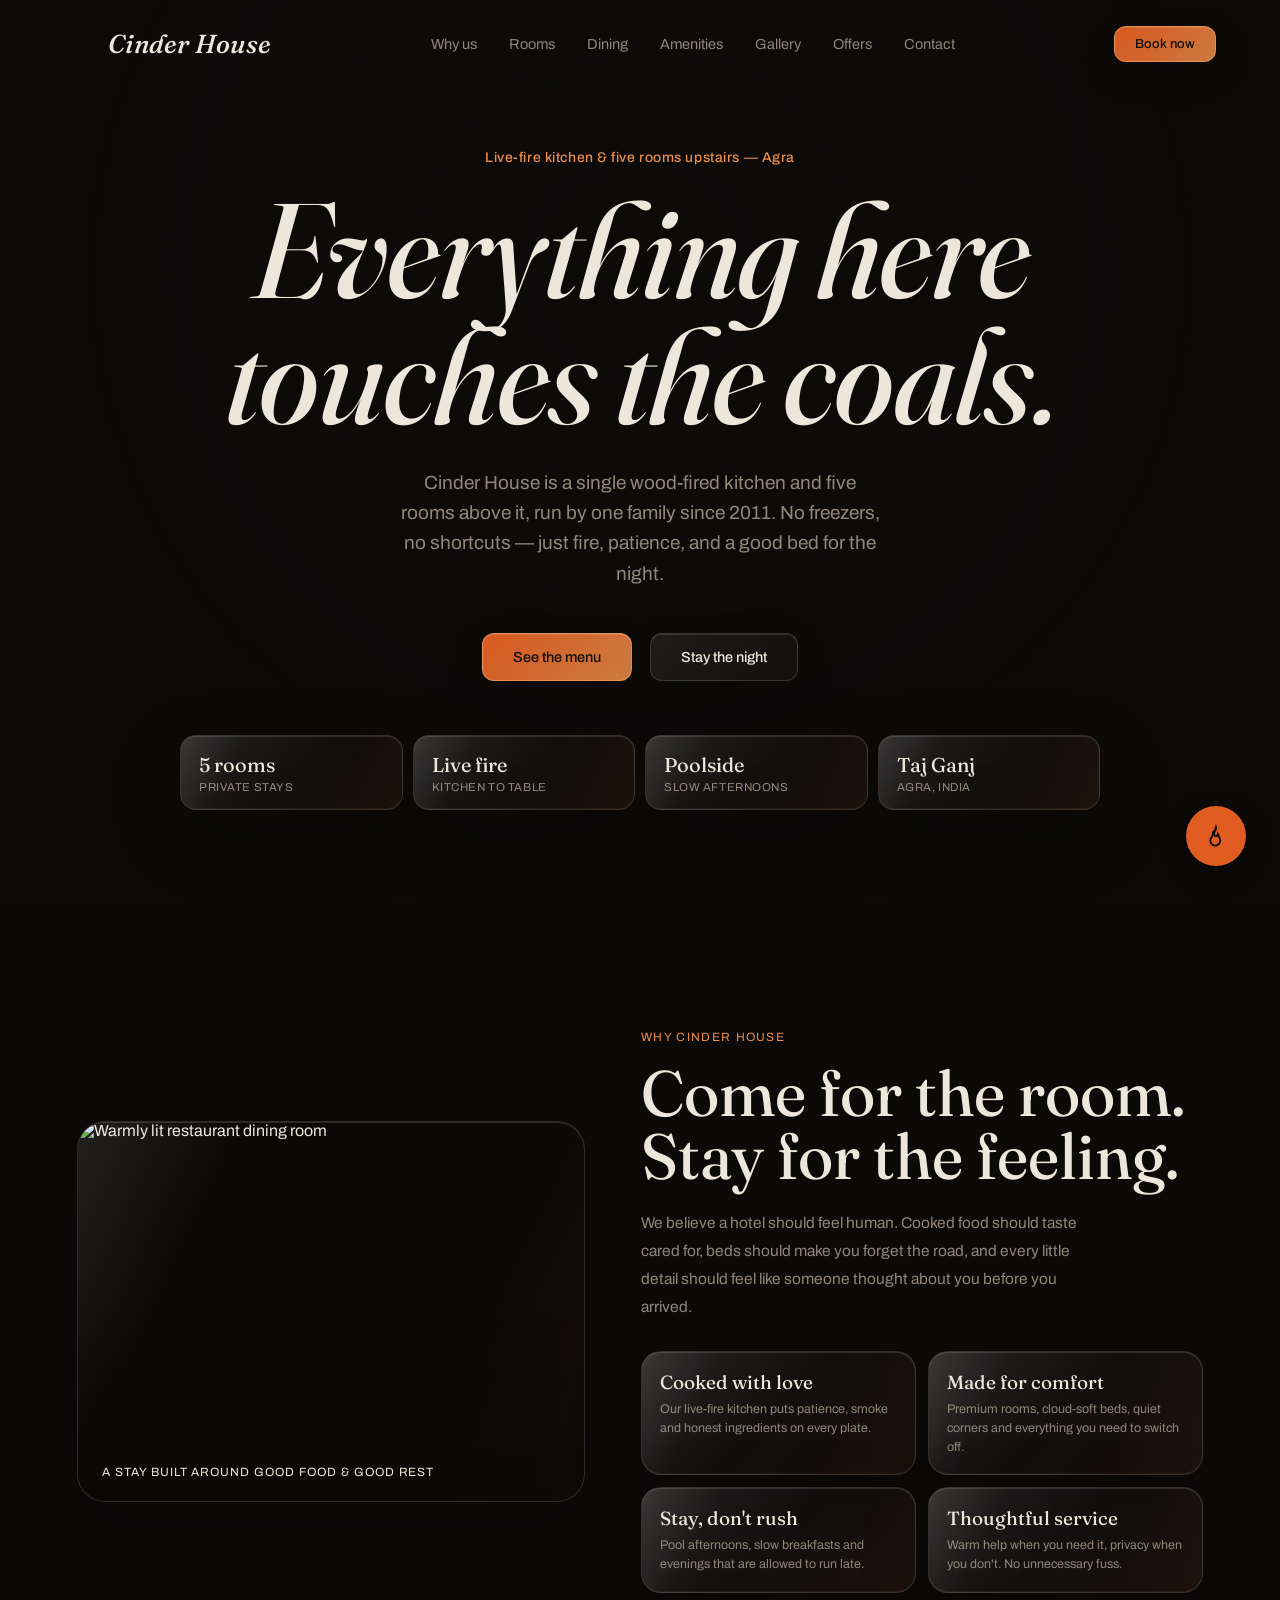
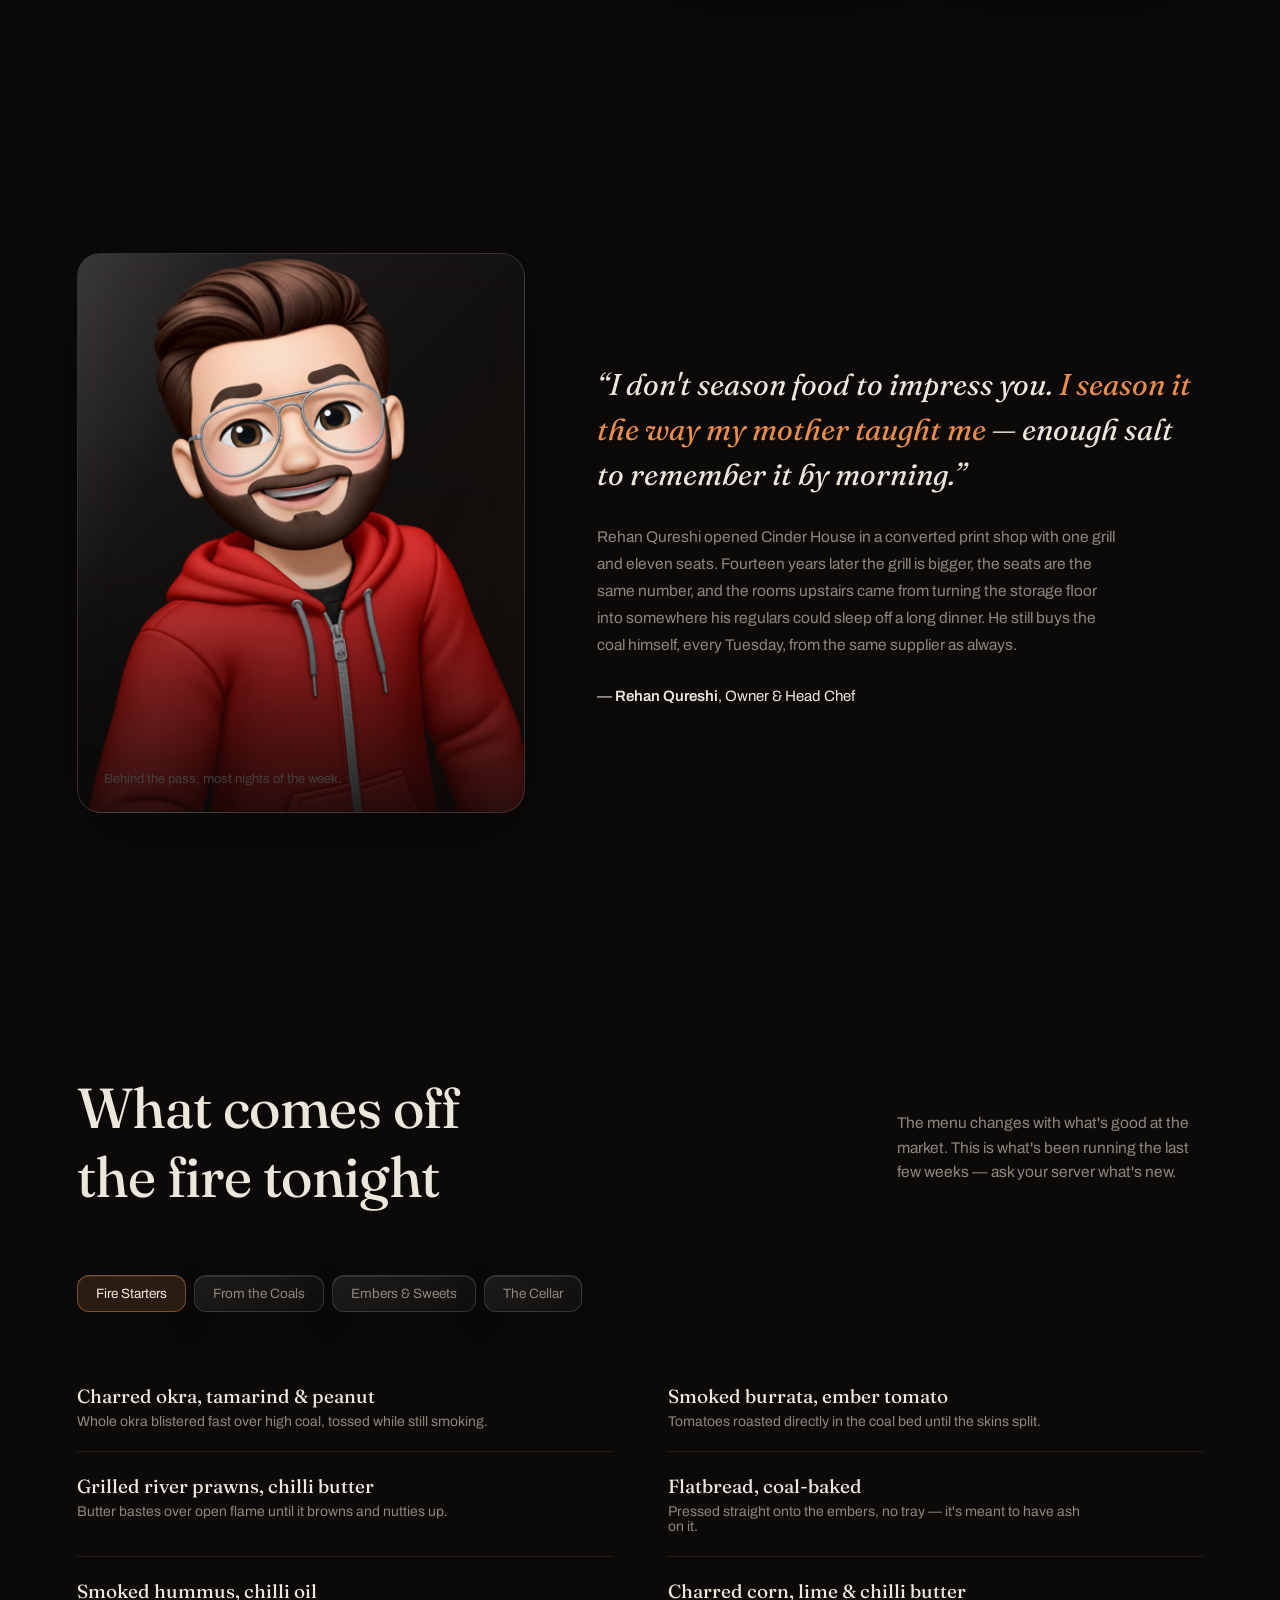
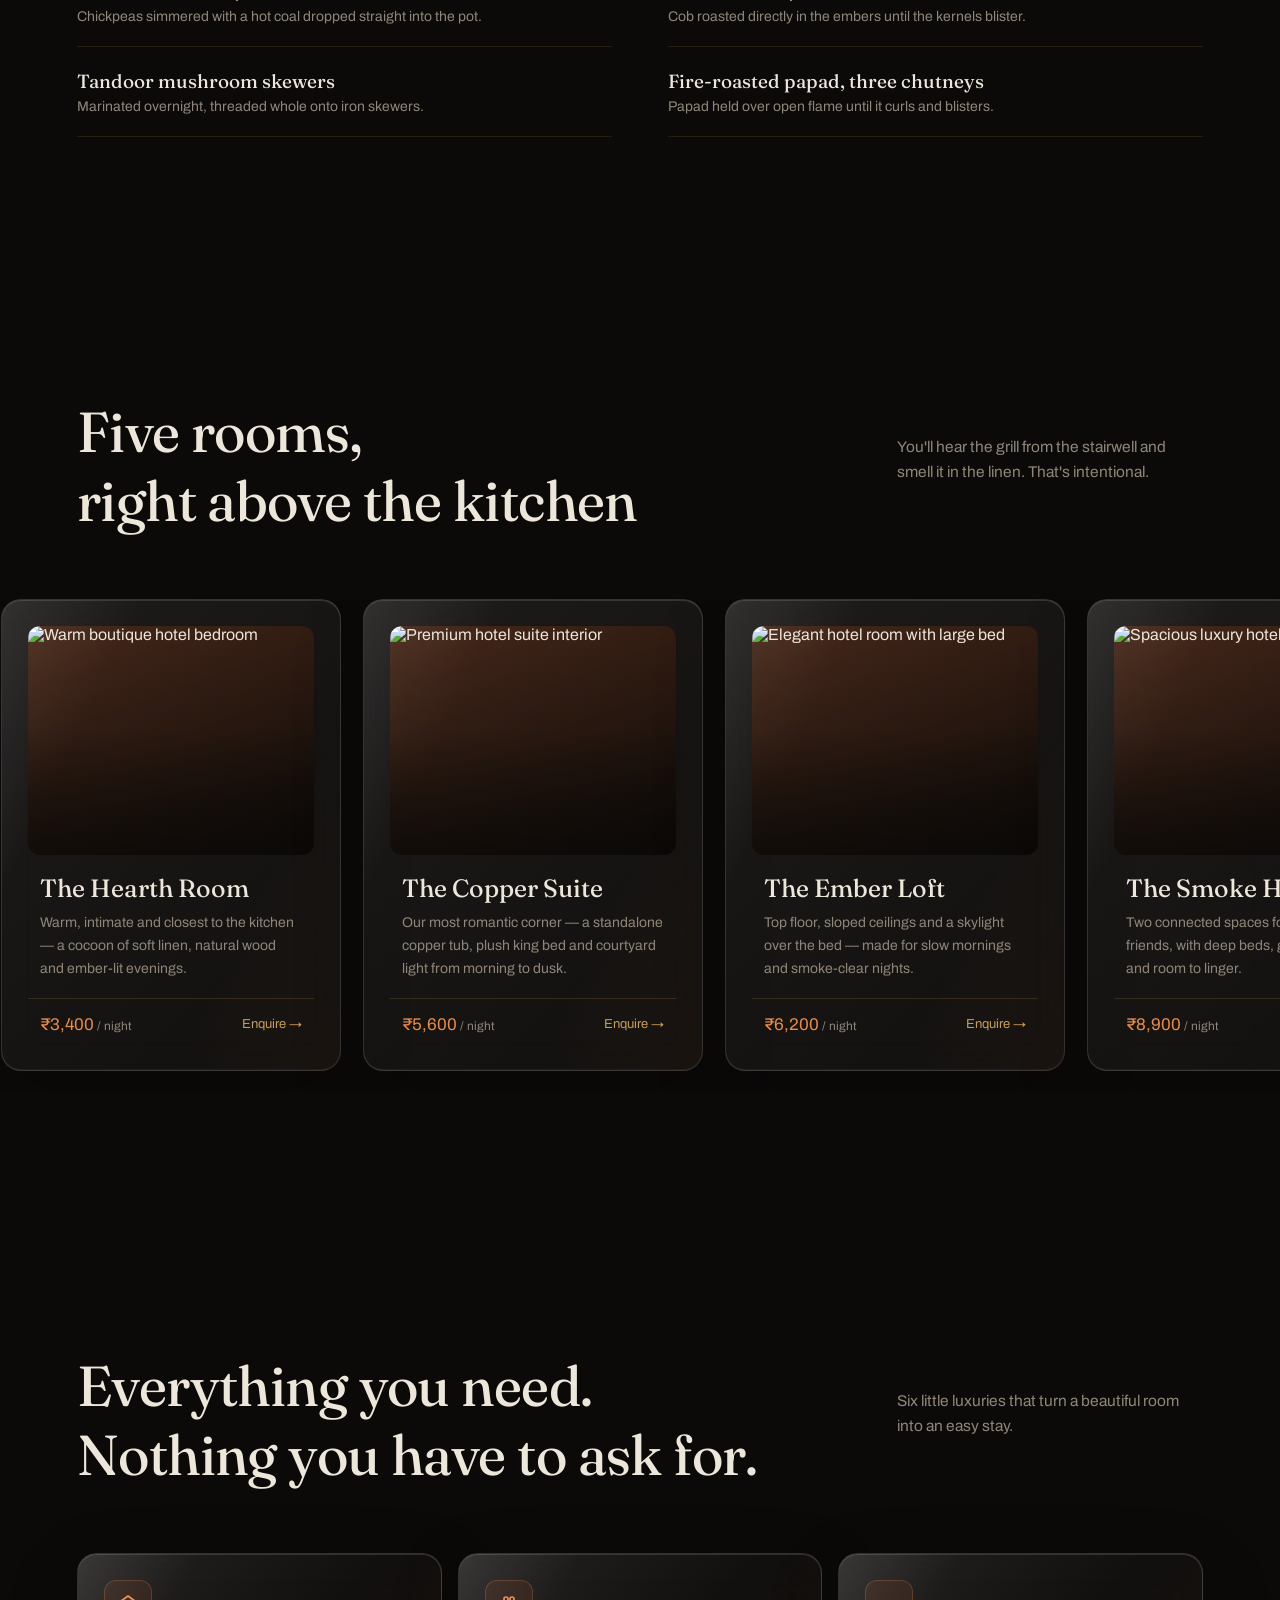
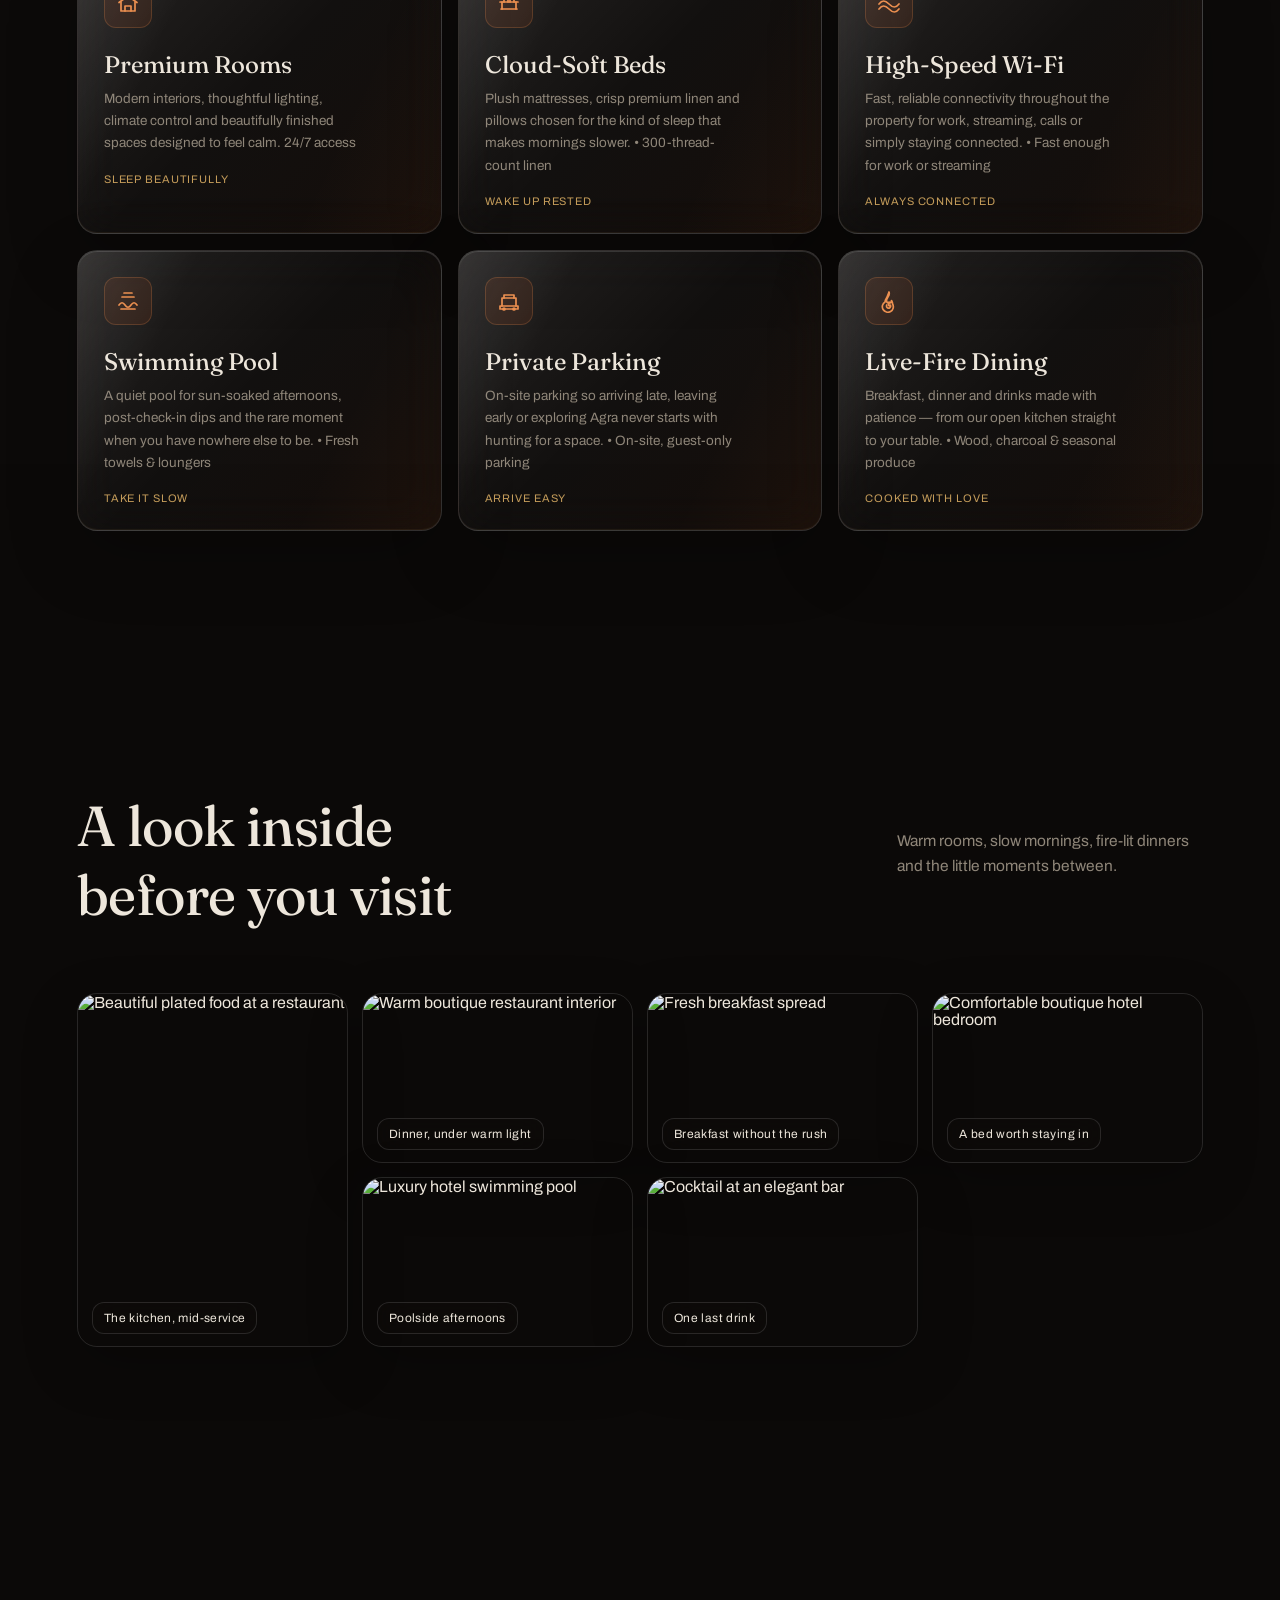
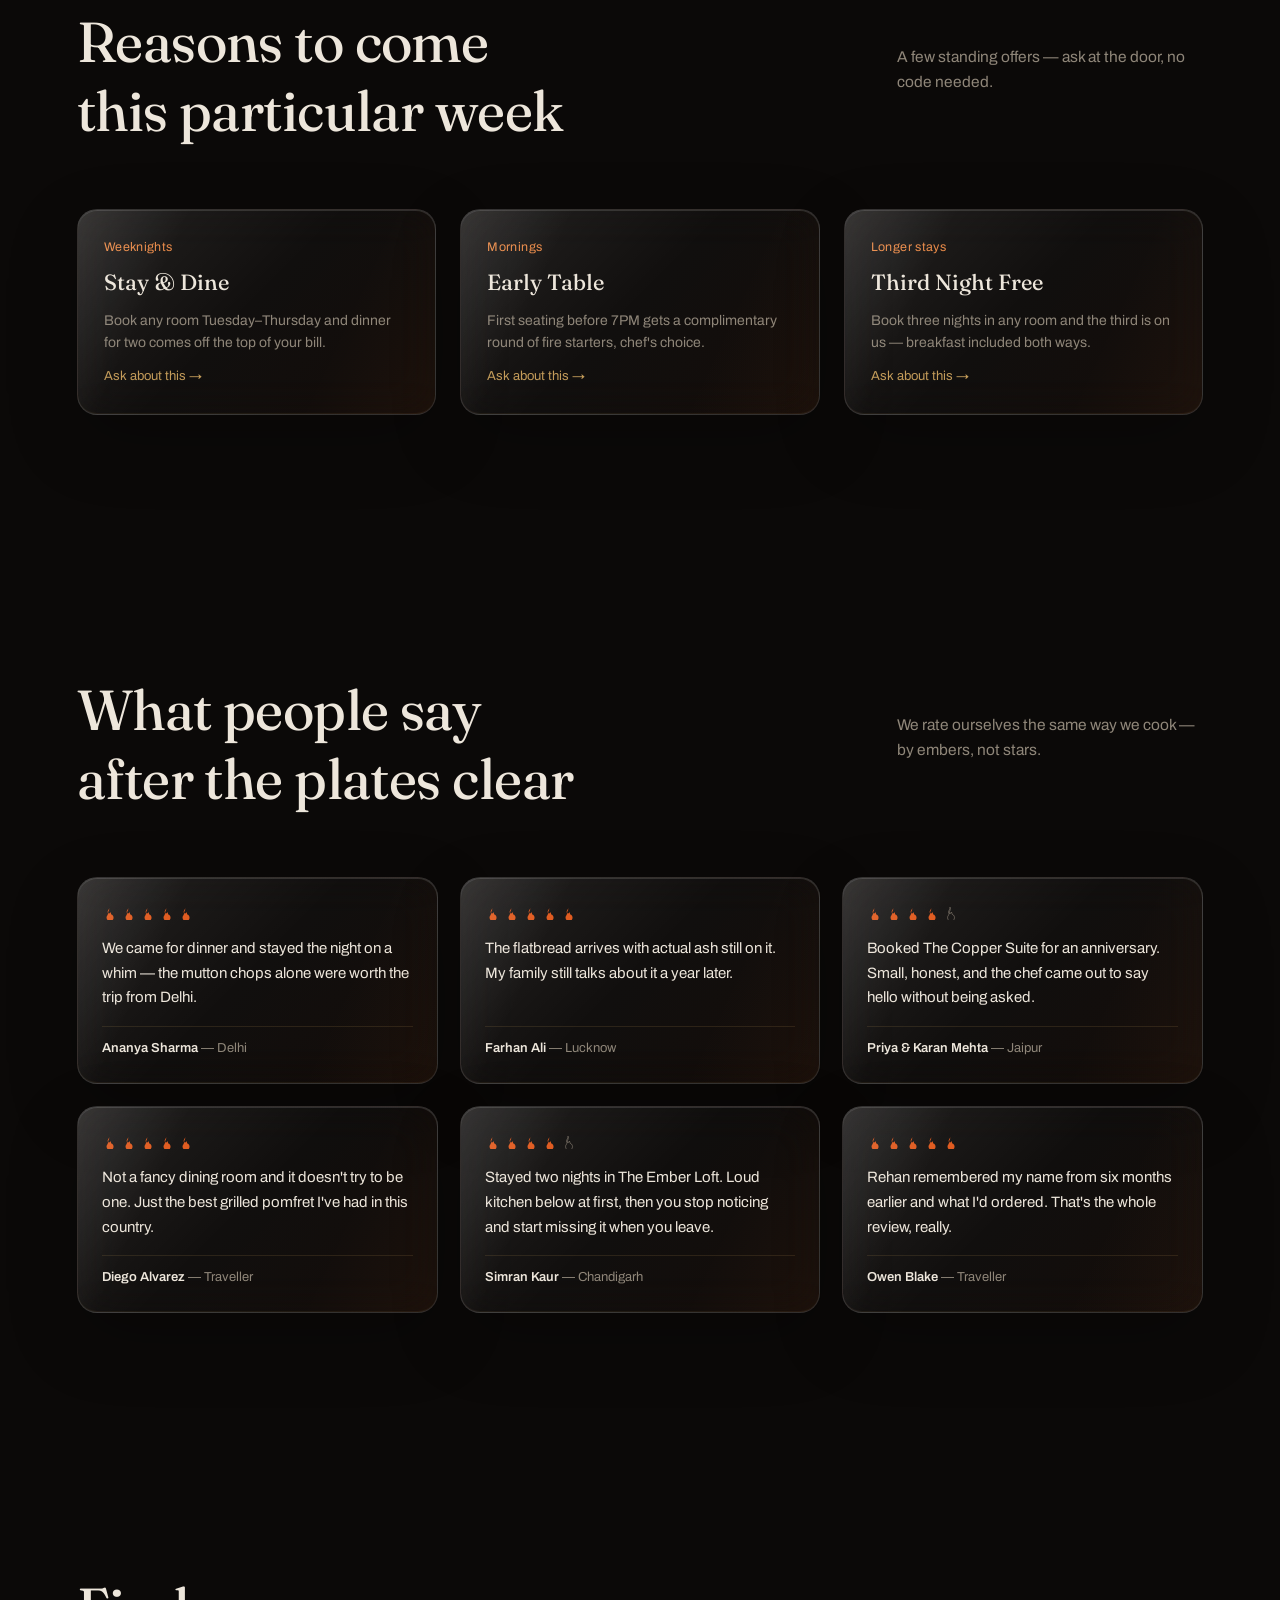
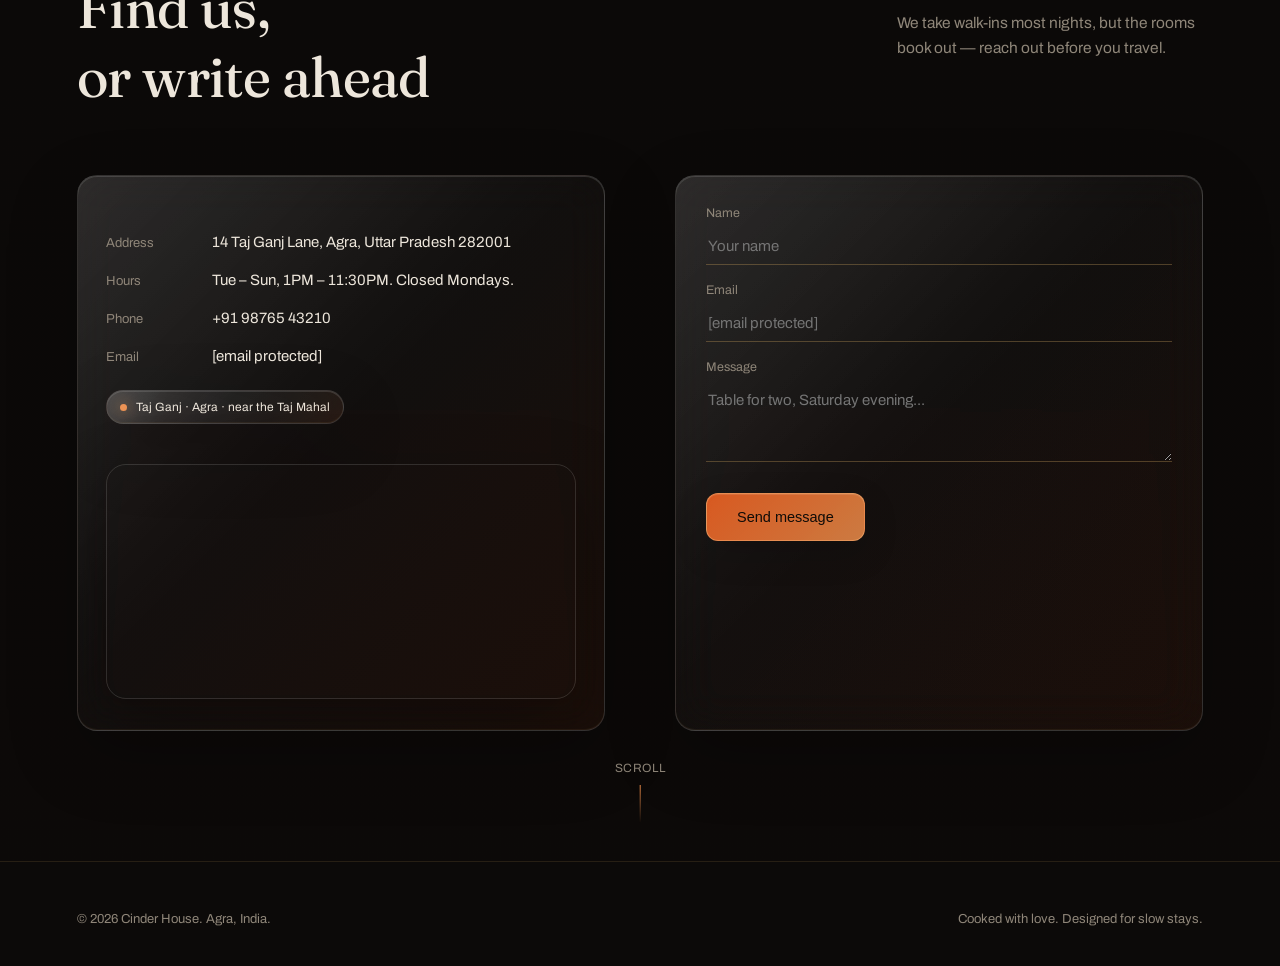
==== index.html @ 7f9ae0b0 "Rename Index.html to index.html" ====
<!DOCTYPE html>
<html lang="en">
<head>
<meta charset="UTF-8">
<meta name="viewport" content="width=device-width, initial-scale=1.0">
<meta name="description" content="Cinder House — a live-fire kitchen and five-room boutique stay in Taj Ganj, Agra. Come for the room. Stay for the feeling.">
<meta name="theme-color" content="#0c0a09">
<meta property="og:title" content="Cinder House — Live Fire Kitchen & Rooms">
<meta property="og:description" content="A live-fire kitchen and five-room boutique stay in Agra, built around good food and good rest.">
<meta property="og:type" content="website">
<title>Cinder House — Live Fire Kitchen &amp; Rooms</title>
<link rel="preconnect" href="https://fonts.googleapis.com">
<link rel="preconnect" href="https://fonts.gstatic.com" crossorigin>
<link href="https://fonts.googleapis.com/css2?family=Fraunces:ital,opsz,wght@0,9..144,300;0,9..144,450;0,9..144,600;1,9..144,400;1,9..144,500&family=Archivo:wght@400;500;600&display=swap" rel="stylesheet">
<style>
  :root{
    --charcoal-deep: 12, 10, 8;
    --charcoal: 22, 19, 15;
    --ember: 224, 92, 33;
    --ember-soft: 235, 140, 74;
    --brass: 196, 156, 90;
    --bone: 237, 230, 219;
    --smoke: 143, 134, 121;
    --bg-r: 12; --bg-g: 10; --bg-b: 9;
    --stage-glow: 0.35;
  }
  *{box-sizing:border-box; margin:0; padding:0;}
  html{scroll-behavior:smooth;}
  body{
    font-family:'Archivo', sans-serif;
    background: rgb(var(--bg-r), var(--bg-g), var(--bg-b));
    color: rgb(var(--bone));
    overflow-x:hidden;
    transition: background-color 0.6s ease-out;
  }
  ::selection{ background: rgba(var(--ember),0.5); color:#fff; }

  a{ color:inherit; text-decoration:none; }
  img{max-width:100%; display:block;}

  /* film grain */
  #grain{
    position:fixed; inset:0; z-index:5; pointer-events:none;
    opacity:0.05; mix-blend-mode:overlay;
    background-image:url("data:image/svg+xml,%3Csvg xmlns='http://www.w3.org/2000/svg' width='120' height='120'%3E%3Cfilter id='n'%3E%3CfeTurbulence type='fractalNoise' baseFrequency='0.9' numOctaves='2' stitchTiles='stitch'/%3E%3C/filter%3E%3Crect width='100%25' height='100%25' filter='url(%23n)'/%3E%3C/svg%3E");
  }

  #ember-canvas{
    position:fixed; inset:0; width:100vw; height:100vh; z-index:0; display:block;
  }

  .veil{
    position:fixed; inset:0; z-index:1; pointer-events:none;
    background: radial-gradient(ellipse at 50% 30%, rgba(var(--charcoal-deep),0) 0%, rgba(var(--charcoal-deep),0.55) 65%, rgba(var(--charcoal-deep),0.92) 100%);
  }

  main, header, footer{ position:relative; z-index:2; }

  /* ---------- NAV ---------- */
  nav{
    position:fixed; top:0; left:0; right:0; z-index:20;
    display:flex; align-items:center; justify-content:space-between;
    padding: 26px 5vw;
    transition: padding 0.4s ease, background-color 0.4s ease, backdrop-filter 0.4s ease;
  }
  nav.scrolled{
    padding: 16px 5vw;
    background: rgba(var(--charcoal-deep), 0.72);
    backdrop-filter: blur(10px);
    border-bottom: 1px solid rgba(var(--brass), 0.15);
  }
  .brandmark{
    font-family:'Fraunces', serif; font-weight:500; font-style:italic;
    font-size: clamp(20px, 2.1vw, 26px);
    letter-spacing: 0.01em;
  }
  .brandmark{display:inline-flex;align-items:center;gap:10px;}
  .brand-logo{width:34px;height:34px;display:grid;place-items:center;position:relative;flex:0 0 34px;}
  .brand-logo canvas{width:34px;height:34px;display:block;}
  .brandmark:hover .brand-logo{filter:drop-shadow(0 0 8px rgba(235,140,74,.38));}
  .skip-link{position:fixed;left:18px;top:12px;z-index:100;padding:10px 14px;border-radius:10px;background:#f0e8dc;color:#100c08;transform:translateY(-150%);transition:transform .25s ease;font-size:13px;}
  .skip-link:focus{transform:none;}
  .navlinks{ display:flex; gap: clamp(18px, 2.5vw, 42px); font-size:14.5px; color: rgb(var(--smoke)); }
  .navlinks a{ position:relative; padding: 4px 0; transition: color 0.3s; }
  .navlinks a:hover, .navlinks a:focus-visible{ color: rgb(var(--bone)); }
  .navlinks a::after{
    content:''; position:absolute; left:0; right:100%; bottom:0; height:1px;
    background: rgb(var(--ember-soft)); transition: right 0.35s ease;
  }
  .navlinks a:hover::after, .navlinks a:focus-visible::after{ right:0; }
  .navlinks{ display:none; }
  @media(min-width:900px){ .navlinks{ display:flex; } }

  .nav-right{ display:flex; align-items:center; gap:16px; }
  .btn.nav-book{ padding:10px 20px; font-size:13px; }
  @media(max-width:520px){ .btn.nav-book{ display:none; } .fab-main{width:56px;height:56px;} .fab-item{width:44px;height:44px;} }

  .hamburger{
    display:flex; flex-direction:column; justify-content:center; gap:5px;
    width:38px; height:38px; background:transparent; border:1px solid rgba(var(--brass),0.35);
    border-radius:2px; cursor:pointer; padding:0 9px;
  }
  .hamburger span{ display:block; width:100%; height:1px; background: rgb(var(--bone)); transition: all 0.3s ease; }
  .hamburger[aria-expanded="true"] span:nth-child(1){ transform: translateY(6px) rotate(45deg); }
  .hamburger[aria-expanded="true"] span:nth-child(2){ opacity:0; }
  .hamburger[aria-expanded="true"] span:nth-child(3){ transform: translateY(-6px) rotate(-45deg); }
  @media(min-width:900px){ .hamburger{ display:none; } }

  .mobile-nav{
    position:fixed; inset:0; z-index:15; background: rgba(var(--charcoal-deep), 0.98);
    display:flex; flex-direction:column; align-items:center; justify-content:center; gap:26px;
    font-family:'Fraunces', serif; font-size:26px; font-style:italic;
    opacity:0; pointer-events:none; transform: translateY(-16px); transition: all 0.4s ease;
  }
  .mobile-nav.open{ opacity:1; pointer-events:auto; transform: translateY(0); }
  .mobile-nav a{ color: rgb(var(--bone)); }
  .mobile-nav a.btn{ font-family:'Archivo', sans-serif; font-style:normal; font-size:14px; }

  /* ---------- HERO ---------- */
  .hero{
    min-height:100vh; display:flex; flex-direction:column; align-items:center; justify-content:center;
    text-align:center; padding: 140px 6vw 80px;
  }
  .hero .kicker{opacity:0;animation:heroIn .9s .15s cubic-bezier(.2,.7,.2,1) forwards;
    font-size:14px; color: rgb(var(--ember-soft)); letter-spacing:0.04em; margin-bottom:22px; font-weight:500;
  }
  .hero h1{opacity:0;transform:translateY(26px);animation:heroIn .95s .28s cubic-bezier(.2,.7,.2,1) forwards;
    font-family:'Fraunces', serif; font-weight:450; font-style:italic;
    font-size: clamp(52px, 10.5vw, 138px); line-height:0.94; letter-spacing:-0.01em;
    max-width: 16ch;
  }
  .hero .sub{opacity:0;transform:translateY(18px);animation:heroIn .85s .5s cubic-bezier(.2,.7,.2,1) forwards;
    margin-top:28px; max-width:44ch; font-size: clamp(16px,1.6vw,19px); color: rgb(var(--smoke)); line-height:1.6;
  }
  .hero .cta-row{ opacity:0;transform:translateY(16px);animation:heroIn .8s .68s cubic-bezier(.2,.7,.2,1) forwards; margin-top:44px; display:flex; gap:18px; flex-wrap:wrap; justify-content:center; }
  .btn{
    display:inline-flex; align-items:center; gap:10px; padding: 15px 30px; border-radius:2px;
    font-size:14.5px; font-weight:500; border:1px solid rgba(var(--brass),0.4); transition: all 0.35s ease;
  }
  .btn.solid{ background: rgb(var(--ember)); border-color: rgb(var(--ember)); color:#100c08; }
  .btn.solid:hover{ background: rgb(var(--ember-soft)); transform: translateY(-2px); }
  .btn.ghost:hover{ border-color: rgb(var(--brass)); background: rgba(var(--brass),0.08); transform: translateY(-2px); }

  @keyframes heroIn{to{opacity:1;transform:none;}}

  .scroll-cue{
    position:absolute; bottom:38px; left:50%; transform:translateX(-50%);
    display:flex; flex-direction:column; align-items:center; gap:10px; font-size:12px; color: rgb(var(--smoke)); letter-spacing:0.05em;
  }
  .scroll-cue .line{ width:1px; height:38px; background: linear-gradient(rgb(var(--ember-soft)), transparent); animation: dripline 2.2s ease-in-out infinite; }
  @keyframes dripline{ 0%{ transform:scaleY(0); transform-origin:top;} 50%{transform:scaleY(1); transform-origin:top;} 50.1%{transform-origin:bottom;} 100%{transform:scaleY(0); transform-origin:bottom;} }

  /* ---------- SECTION shell ---------- */
  section{ padding: 130px 6vw; max-width:1280px; margin:0 auto; }
  .eyebrow-row{ display:flex; align-items:baseline; justify-content:space-between; gap:24px; margin-bottom:64px; flex-wrap:wrap; }
  .eyebrow-row h2{
    font-family:'Fraunces', serif; font-weight:450; font-size: clamp(34px, 4.4vw, 58px); letter-spacing:-0.01em;
  }
  .eyebrow-row p{ max-width:34ch; color:rgb(var(--smoke)); font-size:15.5px; line-height:1.6; }

  /* ---------- PHILOSOPHY / OWNER ---------- */
  .owner-grid{ display:grid; grid-template-columns: 0.85fr 1.15fr; gap: 72px; align-items:center; }
  @media(max-width:820px){ .owner-grid{ grid-template-columns:1fr; } }
  .owner-portrait{
    aspect-ratio: 4/5; border-radius:2px; overflow:hidden; position:relative;
    background: linear-gradient(155deg, rgba(var(--brass),0.25), rgba(var(--charcoal-deep),0.9));
    display:flex; align-items:flex-end; padding:26px;
    border:1px solid rgba(var(--brass),0.25);
  }
  .owner-portrait svg{ position:absolute; inset:0; width:100%; height:100%; opacity:0.9; }
  .owner-portrait::after{
    content:''; position:absolute; inset:0; z-index:0;
    background: linear-gradient(to top, rgba(10,8,7,0.85) 0%, rgba(10,8,7,0.15) 45%, transparent 70%);
  }
  .owner-portrait .cap{ position:relative; z-index:2; font-size:13px; color:rgb(var(--bone)); }
  .owner-quote{
    font-family:'Fraunces', serif; font-style:italic; font-weight:400;
    font-size: clamp(22px, 2.6vw, 30px); line-height:1.5; color:rgb(var(--bone));
  }
  .owner-quote span{ color: rgb(var(--ember-soft)); }
  .owner-bio{ margin-top:26px; color:rgb(var(--smoke)); line-height:1.75; font-size:15.5px; max-width:58ch; }
  .owner-name{ margin-top:30px; font-size:15px; }
  .owner-name b{ color:rgb(var(--bone)); font-weight:600; }

  /* ---------- MENU ---------- */
  .menu-tabs{ display:flex; gap:8px; flex-wrap:wrap; margin-bottom:50px; }
  .menu-tab{
    padding:10px 18px; border:1px solid rgba(var(--brass),0.3); font-size:13.5px; border-radius:2px; color:rgb(var(--smoke)); cursor:pointer; transition: all 0.3s;
    background:transparent; font-family:inherit;
  }
  .menu-tab.active, .menu-tab:hover{ color:rgb(var(--bone)); border-color: rgb(var(--ember-soft)); background: rgba(var(--ember),0.08); }
  .menu-course{ display:none; }
  .menu-course.active{ display:block; animation: fadein 0.5s ease; }
  @keyframes fadein{ from{opacity:0; transform:translateY(6px);} to{opacity:1; transform:translateY(0);} }
  .menu-item{
    display:flex; align-items:baseline; gap:14px; padding: 22px 0; border-bottom:1px solid rgba(var(--brass),0.14);
  }
  .menu-item .name-block{ flex:0 0 auto; }
  .menu-item .name{ font-family:'Fraunces', serif; font-size:19px; font-weight:450; }
  .menu-item .desc{ color:rgb(var(--smoke)); font-size:14px; margin-top:6px; max-width:52ch; }
  .menu-grid{ display:grid; grid-template-columns: 1fr 1fr; column-gap:56px; }
  @media(max-width:760px){ .menu-grid{ grid-template-columns:1fr; } }

  /* ---------- ROOMS ---------- */
  .room-scroller{ display:flex; gap:22px; overflow-x:auto; padding-bottom:20px; scroll-snap-type:x mandatory; margin: 0 -6vw; padding-left:6vw; padding-right:6vw; }
  .room-scroller::-webkit-scrollbar{ height:6px; }
  .room-scroller::-webkit-scrollbar-thumb{ background: rgba(var(--brass),0.4); border-radius:3px; }
  .room-card{
    scroll-snap-align:start; flex:0 0 min(340px, 82vw); border:1px solid rgba(var(--brass),0.25);
    background: rgba(var(--charcoal),0.55); padding:26px; border-radius:2px; transition: transform 0.15s ease;
    transform-style: preserve-3d; will-change: transform;
  }
  .room-card .room-visual{
    aspect-ratio:5/4; margin-bottom:18px; border-radius:17px; position:relative; overflow:hidden;
    background:linear-gradient(160deg,rgba(var(--ember),.22),rgba(var(--charcoal-deep),.95));
  }
  .room-card .room-visual img{position:absolute;inset:0;width:100%;height:100%;object-fit:cover;transition:transform .8s cubic-bezier(.2,.7,.2,1),filter .5s ease;}
  .room-card:hover .room-visual img{transform:scale(1.06);filter:saturate(1.08);}
  .room-card .room-visual::after{content:'';position:absolute;inset:0;background:linear-gradient(to top,rgba(10,8,7,.6),transparent 55%);}
  .room-card h3{ font-family:'Fraunces', serif; font-size:25px; font-weight:450; margin:0 12px 8px; }
  .room-card .room-desc{ color:rgb(var(--smoke)); font-size:14px; line-height:1.65; margin:0 12px 18px; min-height:66px; }
  .room-card .room-foot{ display:flex; justify-content:space-between; align-items:center; border-top:1px solid rgba(var(--brass),0.18); padding:16px 12px 10px; }
  .room-card .room-price{ font-size:17px; color:rgb(var(--ember-soft)); }
  .room-card .room-price small{ color:rgb(var(--smoke)); font-size:12px; }
  .room-card .room-book{ font-size:13px; color:rgb(var(--brass)); border-bottom:1px solid transparent; }
  .room-card .room-book:hover{ border-color: rgb(var(--brass)); }

  /* ---------- LIQUID GLASS / EXPERIENCE ---------- */
  .glass{
    position:relative;
    background:
      linear-gradient(135deg, rgba(255,255,255,0.105), rgba(255,255,255,0.028) 48%, rgba(224,92,33,0.045));
    border:1px solid rgba(255,255,255,0.14);
    box-shadow:
      inset 0 1px 0 rgba(255,255,255,0.13),
      inset 0 -1px 0 rgba(196,156,90,0.08),
      0 24px 70px rgba(0,0,0,0.22);
    backdrop-filter: blur(22px) saturate(125%);
    -webkit-backdrop-filter: blur(22px) saturate(125%);
  }
  .glass::before{
    content:''; position:absolute; inset:0; pointer-events:none; border-radius:inherit;
    background:linear-gradient(115deg,rgba(255,255,255,0.13),transparent 25%,transparent 70%,rgba(235,140,74,0.06));
    opacity:.75;
  }
  .hero::after{
    content:''; position:absolute; inset:auto 0 0; height:48%; z-index:-1; pointer-events:none;
    background:
      linear-gradient(to bottom, transparent, rgba(12,10,8,.42)),
      url('https://images.unsplash.com/photo-1542314831-068cd1dbfeeb?auto=format&fit=crop&w=2200&q=82') center 58%/cover;
    opacity:.20;
    mask-image:linear-gradient(to bottom, transparent 0%, black 55%, black 100%);
    -webkit-mask-image:linear-gradient(to bottom, transparent 0%, black 55%, black 100%);
  }
  .hero-trust{
    width:min(920px,92vw); margin-top:54px; display:grid; grid-template-columns:repeat(4,1fr);
    gap:10px; position:relative; z-index:3;
  }
  .hero-stat{ padding:16px 18px; border-radius:16px; text-align:left; }
  .hero-stat b{ display:block; font-family:'Fraunces',serif; font-size:20px; font-weight:450; color:rgb(var(--bone)); }
  .hero-stat span{ display:block; margin-top:4px; font-size:11.5px; letter-spacing:.05em; text-transform:uppercase; color:rgb(var(--smoke)); }
  @media(max-width:700px){ .hero-trust{grid-template-columns:1fr 1fr; margin-top:38px;} }

  .why-grid{ display:grid; grid-template-columns:.95fr 1.05fr; gap:56px; align-items:center; }
  @media(max-width:850px){ .why-grid{grid-template-columns:1fr;} }
  .why-image{ aspect-ratio:4/3; min-height:0; border-radius:28px; overflow:hidden; position:relative; background:rgba(12,10,8,.78); }
  .why-image img{width:100%; height:100%; object-fit:cover; object-position:center center; transition:transform .9s cubic-bezier(.2,.7,.2,1);}
  .why-image:hover img{transform:scale(1.045);}
  .why-image::after{content:'';position:absolute;inset:0;background:linear-gradient(to top,rgba(10,8,7,.72),transparent 55%);}
  .why-caption{position:absolute;left:24px;bottom:22px;z-index:2;font-size:12px;letter-spacing:.08em;text-transform:uppercase;color:rgb(var(--bone));}
  .why-copy .kicker-small{color:rgb(var(--ember-soft));font-size:12px;letter-spacing:.11em;text-transform:uppercase;margin-bottom:18px;}
  .why-copy h2{font-family:'Fraunces',serif;font-size:clamp(38px,5vw,64px);font-weight:450;line-height:.98;margin-bottom:22px;}
  .why-copy > p{color:rgb(var(--smoke));font-size:15.5px;line-height:1.8;max-width:52ch;}
  .why-points{display:grid;grid-template-columns:1fr 1fr;gap:12px;margin-top:30px;}
  .why-point{padding:18px;border-radius:18px;}
  .why-point b{font-family:'Fraunces',serif;font-size:19px;font-weight:450;}
  .why-point span{display:block;margin-top:6px;color:rgb(var(--smoke));font-size:12.5px;line-height:1.5;}
  @media(max-width:560px){.why-points{grid-template-columns:1fr;}}

  /* ---------- AMENITIES ---------- */
  .amenity-grid{ display:grid; grid-template-columns: repeat(3, 1fr); gap:16px; }
  @media(max-width:900px){ .amenity-grid{ grid-template-columns:1fr 1fr; } }
  @media(max-width:600px){ .amenity-grid{ grid-template-columns:1fr; } }
  .amenity-card{
    min-height:250px; padding:26px; border-radius:22px; overflow:hidden; transition:transform .35s ease,border-color .35s ease;
  }
  .amenity-card:hover{transform:translateY(-6px);border-color:rgba(235,140,74,.45);}
  .amenity-icon{
    width:48px;height:48px;border-radius:15px;display:grid;place-items:center;margin-bottom:22px;
    background:rgba(224,92,33,.10);border:1px solid rgba(235,140,74,.22);color:rgb(var(--ember-soft));
  }
  .amenity-icon svg{width:24px;height:24px;stroke:currentColor;}
  .amenity-card h3{ font-family:'Fraunces', serif; font-weight:450; font-size:24px; margin-bottom:9px; color:rgb(var(--bone)); }
  .amenity-card p{color:rgb(var(--smoke));font-size:13.5px;line-height:1.65;max-width:32ch;}
  .amenity-meta{margin-top:18px;font-size:11px;text-transform:uppercase;letter-spacing:.08em;color:rgb(var(--brass));}


  .owner-portrait{border-radius:24px;box-shadow:0 25px 80px rgba(0,0,0,.3);}
  .owner-portrait img{position:absolute;inset:0;width:100%;height:100%;object-fit:cover;object-position:center top;z-index:1;}
  .owner-portrait::after{z-index:2!important;}
  .contact-info,.contact-form{position:relative;overflow:hidden;}
  .contact-info::before,.contact-form::before{content:'';position:absolute;inset:0;pointer-events:none;background:linear-gradient(135deg,rgba(255,255,255,.06),transparent 40%,rgba(224,92,33,.04));}
  .contact-info .contact-list,.contact-form .field,.contact-form button{position:relative;z-index:1;}

  /* ---------- GALLERY ---------- */
  .gallery-grid{
    display:grid; grid-template-columns: repeat(4, 1fr); grid-auto-rows:170px; gap:14px;
  }
  @media(max-width:900px){ .gallery-grid{ grid-template-columns: repeat(2, 1fr); grid-auto-rows:200px; } }
  .gallery-tile{
    position:relative; overflow:hidden; border-radius:20px; border:1px solid rgba(255,255,255,.12);
    box-shadow:0 18px 55px rgba(0,0,0,.22);
  }
  .gallery-tile img{ position:absolute; inset:0; width:100%; height:100%; object-fit:cover; transition:transform .8s cubic-bezier(.2,.7,.2,1), filter .6s ease; }
  .gallery-tile:hover img{ transform:scale(1.07); filter:saturate(1.08); }
  .gallery-tile .gcap{
    position:absolute; left:14px; bottom:12px; font-size:12px; color:rgb(var(--bone));
    background:rgba(18,15,12,.38);padding:8px 11px;border-radius:12px;backdrop-filter:blur(14px);-webkit-backdrop-filter:blur(14px);
    border:1px solid rgba(255,255,255,.12);letter-spacing:.03em;
  }
  .gallery-tile.tall{ grid-row: span 2; }

  /* ---------- OFFERS ---------- */
  .offer-grid{ display:grid; grid-template-columns: repeat(3, 1fr); gap:24px; }
  @media(max-width:900px){ .offer-grid{ grid-template-columns:1fr 1fr; } }
  @media(max-width:600px){ .offer-grid{ grid-template-columns:1fr; } }
  .offer-card{
    border-radius:22px; padding:30px 26px; display:flex; flex-direction:column; gap:14px; position:relative; overflow:hidden;
  }
  .offer-card .offer-tag{ font-size:12.5px; color:rgb(var(--ember-soft)); letter-spacing:0.03em; }
  .offer-card h3{ font-family:'Fraunces', serif; font-weight:450; font-size:22px; }
  .offer-card p{ font-size:14px; color:rgb(var(--smoke)); line-height:1.6; flex:1; }
  .offer-card .offer-cta{ font-size:13px; color:rgb(var(--brass)); border-bottom:1px solid transparent; align-self:flex-start; }
  .offer-card .offer-cta:hover{ border-color: rgb(var(--brass)); }

  /* ---------- MAP ---------- */
  .map-frame{
    margin-top:40px; border:1px solid rgba(255,255,255,.13); border-radius:22px; filter:grayscale(.55) sepia(.22) contrast(1.06);
    aspect-ratio:16/8; width:100%; box-shadow:0 24px 70px rgba(0,0,0,.28);
  }

  /* ---------- REVIEWS ---------- */
  .review-wrap{ display:grid; grid-template-columns: repeat(3, 1fr); gap:22px; }
  @media(max-width:900px){ .review-wrap{ grid-template-columns:1fr 1fr; } }
  @media(max-width:600px){ .review-wrap{ grid-template-columns:1fr; } }
  .review-card{
    border-radius:20px; padding:28px 24px; display:flex; flex-direction:column; gap:16px;
  }
  .embers-rating{ display:flex; gap:5px; }
  .embers-rating svg{ width:14px; height:14px; }
  .review-text{ font-size:15px; line-height:1.65; color:rgb(var(--bone)); flex:1; }
  .review-who{ font-size:13px; color:rgb(var(--smoke)); border-top:1px solid rgba(var(--brass),0.15); padding-top:14px; }
  .review-who b{ color:rgb(var(--bone)); font-weight:600; }

  /* ---------- CONTACT ---------- */
  .contact-grid{ display:grid; grid-template-columns: 1fr 1fr; gap:70px; }
  @media(max-width:820px){ .contact-grid{ grid-template-columns:1fr; } }
  .contact-list{ list-style:none; margin-top:30px; display:flex; flex-direction:column; gap:22px; }
  .contact-list li{ display:flex; gap:16px; font-size:15px; color:rgb(var(--bone)); }
  .contact-list .label{ flex:0 0 90px; color:rgb(var(--smoke)); font-size:13px; padding-top:2px; }
  .field{ margin-bottom:18px; }
  .field label{ display:block; font-size:12.5px; color:rgb(var(--smoke)); margin-bottom:8px; }
  .field input, .field textarea{
    width:100%; background:transparent; border:none; border-bottom:1px solid rgba(var(--brass),0.35);
    color:rgb(var(--bone)); font-family:inherit; font-size:15px; padding:10px 2px; outline:none; transition:border-color 0.3s;
  }
  .field input:focus, .field textarea:focus{ border-color: rgb(var(--ember-soft)); }
  .field textarea{ resize:vertical; min-height:80px; }

  footer{ padding: 50px 6vw 40px; display:flex; justify-content:space-between; align-items:center; flex-wrap:wrap; gap:14px; border-top:1px solid rgba(var(--brass),0.15); font-size:13px; color:rgb(var(--smoke)); }

  /* ---------- FLOATING SOCIAL LOGO ---------- */
  .fab-wrap{ position:fixed; right: clamp(18px,3vw,34px); bottom: clamp(18px,3vw,34px); z-index:40; }
  .fab-main{
    width:60px; height:60px; border-radius:50%; background: rgb(var(--ember));
    display:flex; align-items:center; justify-content:center; cursor:pointer; border:none;
    box-shadow: 0 0 0 rgba(224,92,33,0.5), 0 8px 24px rgba(0,0,0,0.45);
    animation: pulse 3.2s ease-in-out infinite;
    transition: transform 0.4s cubic-bezier(.34,1.56,.64,1);
  }
  .fab-main svg{ width:24px; height:24px; transition: transform 0.4s ease; }
  .fab-wrap.open .fab-main{ transform: rotate(135deg); }
  @keyframes pulse{
    0%,100%{ box-shadow: 0 0 0 0 rgba(224,92,33,0.45), 0 8px 24px rgba(0,0,0,0.45); }
    50%{ box-shadow: 0 0 0 14px rgba(224,92,33,0), 0 8px 24px rgba(0,0,0,0.45); }
  }
  .fab-item{
    position:absolute; right:6px; bottom:6px; width:48px; height:48px; border-radius:50%;
    background: rgb(var(--charcoal)); border:1px solid rgba(var(--brass),0.4);
    display:flex; align-items:center; justify-content:center;
    opacity:0; transform: scale(0.3) translate(0,0); pointer-events:none;
    transition: transform 0.45s cubic-bezier(.34,1.56,.64,1), opacity 0.3s ease;
  }
  .fab-item svg{ width:19px; height:19px; stroke: rgb(var(--bone)); }
  .fab-item:hover{ background: rgb(var(--ember-soft)); border-color: rgb(var(--ember-soft)); }
  .fab-item:hover svg{ stroke:#100c08; }
  .fab-wrap.open .fab-item{ opacity:1; pointer-events:auto; }
  /* Six contact options — compact radial fan so every icon stays inside the viewport. */
  .fab-wrap.open .fab-item:nth-child(1){ transform: translate(-4px, -82px) scale(1); }
  .fab-wrap.open .fab-item:nth-child(2){ transform: translate(-46px, -70px) scale(1); }
  .fab-wrap.open .fab-item:nth-child(3){ transform: translate(-74px, -42px) scale(1); }
  .fab-wrap.open .fab-item:nth-child(4){ transform: translate(-84px, -6px) scale(1); }
  .fab-wrap.open .fab-item:nth-child(5){ transform: translate(-74px, 30px) scale(1); }
  .fab-wrap.open .fab-item:nth-child(6){ transform: translate(-46px, 58px) scale(1); }
  .fab-label{
    position:absolute; right:66px; top:50%; transform:translateY(-50%); white-space:nowrap;
    font-size:12px; background: rgb(var(--charcoal-deep)); padding:4px 9px; border-radius:2px;
    opacity:0; transition: opacity 0.2s; border:1px solid rgba(var(--brass),0.3);
  }
  .fab-item:hover .fab-label{ opacity:1; }

  /* ---------- SCROLL REVEALS ---------- */
  [data-reveal]{
    opacity:0; transform:translateY(42px) scale(.985);
    transition:opacity .9s cubic-bezier(.2,.7,.2,1), transform .9s cubic-bezier(.2,.7,.2,1);
    will-change:opacity,transform;
  }
  [data-reveal="left"]{transform:translateX(-48px) scale(.985);}
  [data-reveal="right"]{transform:translateX(48px) scale(.985);}
  [data-reveal="scale"]{transform:scale(.94);}
  [data-reveal].is-visible{opacity:1;transform:none;}
  .reveal-stagger > [data-reveal]{transition-delay:calc(var(--reveal-i, 0) * 90ms);}

  @media (prefers-reduced-motion: reduce){
    *{ animation-duration: 0.01ms !important; animation-iteration-count: 1 !important; transition-duration: 0.01ms !important; scroll-behavior:auto !important; }
  }

  :focus-visible{ outline: 1px solid rgb(var(--ember-soft)); outline-offset:3px; }

  /* ---------- FINAL DESIGN SYSTEM REFINEMENT ---------- */
  :root{--r-sm:12px;--r-md:20px;--r-lg:28px;}
  nav.scrolled{background:rgba(18,15,12,.56);backdrop-filter:blur(22px) saturate(130%);-webkit-backdrop-filter:blur(22px) saturate(130%);border:1px solid rgba(255,255,255,.10);border-radius:var(--r-md);left:18px;right:18px;top:12px;}
  .btn,.menu-tab,.hamburger{background:linear-gradient(135deg,rgba(255,255,255,.075),rgba(255,255,255,.025));backdrop-filter:blur(18px) saturate(125%);-webkit-backdrop-filter:blur(18px) saturate(125%);border:1px solid rgba(255,255,255,.14);border-radius:var(--r-sm);box-shadow:inset 0 1px 0 rgba(255,255,255,.10),0 12px 35px rgba(0,0,0,.16);}
  .btn.solid{background:linear-gradient(135deg,rgba(224,92,33,.96),rgba(235,140,74,.86));border-color:rgba(255,190,130,.45);}
  .menu-tab.active,.menu-tab:hover{background:rgba(235,140,74,.14);border-color:rgba(235,140,74,.45);}
  .hamburger{border-radius:var(--r-sm);}
  .room-card{border-radius:var(--r-md);background:linear-gradient(135deg,rgba(255,255,255,.075),rgba(255,255,255,.025));backdrop-filter:blur(18px);-webkit-backdrop-filter:blur(18px);}
  .room-card .room-visual{border-radius:var(--r-sm);}
  .why-image{border-radius:var(--r-lg);}
  .why-point,.amenity-card,.offer-card,.review-card,.contact-info,.contact-form{border-radius:var(--r-md)!important;}
  .amenity-icon{border-radius:var(--r-sm);}
  .gallery-tile{border-radius:var(--r-md);}
  .gallery-tile .gcap{border-radius:var(--r-sm);}
  .map-frame{border-radius:var(--r-md);}
  .fab-item{background:linear-gradient(135deg,rgba(255,255,255,.10),rgba(255,255,255,.035));backdrop-filter:blur(18px) saturate(130%);-webkit-backdrop-filter:blur(18px) saturate(130%);border-radius:50%;}
  .fab-label{border-radius:var(--r-sm);}
  /* One intentional scroll reveal: Why Us. Everything else stays composed and still. */
  body [data-reveal]:not(#why):not(#why *){opacity:1!important;transform:none!important;transition:none!important;will-change:auto!important;}
  #why[data-reveal]{opacity:0;transform:translateY(38px) scale(.985);transition:opacity .95s cubic-bezier(.2,.7,.2,1),transform .95s cubic-bezier(.2,.7,.2,1);}
  #why[data-reveal].is-visible{opacity:1;transform:none;}
  /* amenity specificity */
  .amenity-card:nth-child(1) p::after{content:' 24/7 access';}
  .amenity-card:nth-child(2) p::after{content:' • 300-thread-count linen';}
  .amenity-card:nth-child(3) p::after{content:' • Fast enough for work or streaming';}
  .amenity-card:nth-child(4) p::after{content:' • Fresh towels & loungers';}
  .amenity-card:nth-child(5) p::after{content:' • On-site, guest-only parking';}
  .amenity-card:nth-child(6) p::after{content:' • Wood, charcoal & seasonal produce';}
  @media(max-width:900px){nav.scrolled{left:10px;right:10px;}}
</style>

<script type="application/ld+json">{"@context":"https://schema.org","@type":"Hotel","name":"Cinder House","description":"Live-fire kitchen and five-room boutique stay in Taj Ganj, Agra.","address":{"@type":"PostalAddress","streetAddress":"14 Taj Ganj Lane","addressLocality":"Agra","addressRegion":"Uttar Pradesh","postalCode":"282001","addressCountry":"IN"},"telephone":"+91 98765 43210"}</script>
</head>
<body>
<a class="skip-link" href="#main-content">Skip to content</a>

<canvas id="ember-canvas"></canvas>
<div class="veil"></div>
<div id="grain"></div>

<nav id="nav">
  <a class="brandmark" href="#top" aria-label="Cinder House home">
    <span class="brand-logo" aria-hidden="true"><canvas id="brand-logo-canvas"></canvas></span>
    <span>Cinder House</span>
  </a>
  <div class="navlinks">
    <a href="#why">Why us</a>
    <a href="#rooms">Rooms</a>
    <a href="#dining">Dining</a>
    <a href="#amenities">Amenities</a>
    <a href="#gallery">Gallery</a>
    <a href="#offers">Offers</a>
    <a href="#contact">Contact</a>
  </div>
  <div class="nav-right">
    <a href="#contact" class="btn solid nav-book">Book now</a>
    <button class="hamburger" id="hamburger" aria-label="Open menu" aria-expanded="false">
      <span></span><span></span><span></span>
    </button>
  </div>
</nav>

<div class="mobile-nav" id="mobileNav">
  <a href="#why">Why us</a>
  <a href="#rooms">Rooms</a>
  <a href="#dining">Dining</a>
  <a href="#amenities">Amenities</a>
  <a href="#gallery">Gallery</a>
  <a href="#offers">Offers</a>
  <a href="#reviews">Reviews</a>
  <a href="#contact">Contact us</a>
  <a href="#contact" class="btn solid" style="margin-top:12px;">Book now</a>
</div>

<main id="main-content">

  <section class="hero" id="top">
    <div class="kicker">Live-fire kitchen &amp; five rooms upstairs — Agra</div>
    <h1>Everything here<br>touches the coals.</h1>
    <p class="sub">Cinder House is a single wood-fired kitchen and five rooms above it, run by one family since 2011. No freezers, no shortcuts — just fire, patience, and a good bed for the night.</p>
    <div class="cta-row">
      <a href="#dining" class="btn solid">See the menu</a>
      <a href="#rooms" class="btn ghost">Stay the night</a>
    </div>
    <div class="hero-trust">
      <div class="hero-stat glass"><b>5 rooms</b><span>Private stays</span></div>
      <div class="hero-stat glass"><b>Live fire</b><span>Kitchen to table</span></div>
      <div class="hero-stat glass"><b>Poolside</b><span>Slow afternoons</span></div>
      <div class="hero-stat glass"><b>Taj Ganj</b><span>Agra, India</span></div>
    </div>
    <div class="scroll-cue"><span>SCROLL</span><span class="line"></span></div>
  </section>

  <section id="why" data-reveal="scale">
    <div class="why-grid">
      <div class="why-image glass" data-reveal="left">
        <img src="https://images.unsplash.com/photo-1517248135467-4c7edcad34c4?auto=format&amp;fit=crop&amp;w=1400&amp;q=86" loading="lazy" decoding="async" alt="Warmly lit restaurant dining room">
        <div class="why-caption">A stay built around good food &amp; good rest</div>
      </div>
      <div class="why-copy" data-reveal="right">
        <div class="kicker-small">Why Cinder House</div>
        <h2>Come for the room.<br>Stay for the feeling.</h2>
        <p>We believe a hotel should feel human. Cooked food should taste cared for, beds should make you forget the road, and every little detail should feel like someone thought about you before you arrived.</p>
        <div class="why-points">
          <div class="why-point glass"><b>Cooked with love</b><span>Our live-fire kitchen puts patience, smoke and honest ingredients on every plate.</span></div>
          <div class="why-point glass"><b>Made for comfort</b><span>Premium rooms, cloud-soft beds, quiet corners and everything you need to switch off.</span></div>
          <div class="why-point glass"><b>Stay, don't rush</b><span>Pool afternoons, slow breakfasts and evenings that are allowed to run late.</span></div>
          <div class="why-point glass"><b>Thoughtful service</b><span>Warm help when you need it, privacy when you don't. No unnecessary fuss.</span></div>
        </div>
      </div>
    </div>
  </section>

  <section id="owner" data-reveal="scale">
    <div class="owner-grid">
      <div class="owner-portrait glass">
        <img src="[data-uri]" loading="lazy" decoding="async" alt="Rehan Qureshi, owner and head chef of Cinder House" style="position:absolute; inset:0; width:100%; height:100%; object-fit:cover; object-position: top center;">
        <div class="cap">Behind the pass, most nights of the week.</div>
      </div>
      <div>
        <p class="owner-quote">“I don't season food to impress you. <span>I season it the way my mother taught me</span> — enough salt to remember it by morning.”</p>
        <p class="owner-bio">Rehan Qureshi opened Cinder House in a converted print shop with one grill and eleven seats. Fourteen years later the grill is bigger, the seats are the same number, and the rooms upstairs came from turning the storage floor into somewhere his regulars could sleep off a long dinner. He still buys the coal himself, every Tuesday, from the same supplier as always.</p>
        <p class="owner-name">— <b>Rehan Qureshi</b>, Owner &amp; Head Chef</p>
      </div>
    </div>
  </section>

  <section id="dining" data-reveal="scale">
    <div class="eyebrow-row">
      <h2>What comes off<br>the fire tonight</h2>
      <p>The menu changes with what's good at the market. This is what's been running the last few weeks — ask your server what's new.</p>
    </div>

    <div class="menu-tabs" role="tablist">
      <button class="menu-tab active" data-course="starters">Fire Starters</button>
      <button class="menu-tab" data-course="mains">From the Coals</button>
      <button class="menu-tab" data-course="sweets">Embers &amp; Sweets</button>
      <button class="menu-tab" data-course="cellar">The Cellar</button>
    </div>

    <div class="menu-course active" data-course="starters">
      <div class="menu-grid">
        <div class="menu-item"><div class="name-block"><div class="name">Charred okra, tamarind &amp; peanut</div><div class="desc">Whole okra blistered fast over high coal, tossed while still smoking.</div></div></div>
        <div class="menu-item"><div class="name-block"><div class="name">Smoked burrata, ember tomato</div><div class="desc">Tomatoes roasted directly in the coal bed until the skins split.</div></div></div>
        <div class="menu-item"><div class="name-block"><div class="name">Grilled river prawns, chilli butter</div><div class="desc">Butter bastes over open flame until it browns and nutties up.</div></div></div>
        <div class="menu-item"><div class="name-block"><div class="name">Flatbread, coal-baked</div><div class="desc">Pressed straight onto the embers, no tray — it's meant to have ash on it.</div></div></div>
        <div class="menu-item"><div class="name-block"><div class="name">Smoked hummus, chilli oil</div><div class="desc">Chickpeas simmered with a hot coal dropped straight into the pot.</div></div></div>
        <div class="menu-item"><div class="name-block"><div class="name">Charred corn, lime &amp; chilli butter</div><div class="desc">Cob roasted directly in the embers until the kernels blister.</div></div></div>
        <div class="menu-item"><div class="name-block"><div class="name">Tandoor mushroom skewers</div><div class="desc">Marinated overnight, threaded whole onto iron skewers.</div></div></div>
        <div class="menu-item"><div class="name-block"><div class="name">Fire-roasted papad, three chutneys</div><div class="desc">Papad held over open flame until it curls and blisters.</div></div></div>
      </div>
    </div>

    <div class="menu-course" data-course="mains">
      <div class="menu-grid">
        <div class="menu-item"><div class="name-block"><div class="name">Whole tandoor chicken, 24-hr marinade</div><div class="desc">Buttermilk and charred chilli, cooked whole and carved at the table.</div></div></div>
        <div class="menu-item"><div class="name-block"><div class="name">Dry-aged mutton chops</div><div class="desc">Aged three weeks in-house, finished with smoked ghee.</div></div></div>
        <div class="menu-item"><div class="name-block"><div class="name">Whole grilled pomfret</div><div class="desc">Stuffed with green chutney, wrapped in banana leaf, buried in coal.</div></div></div>
        <div class="menu-item"><div class="name-block"><div class="name">Charcoal paneer, black lentil</div><div class="desc">Paneer smoked over hay before it hits the grill.</div></div></div>
        <div class="menu-item"><div class="name-block"><div class="name">Coal-roasted leg of lamb</div><div class="desc">Slow-turned for six hours, basted every twenty minutes.</div></div></div>
        <div class="menu-item"><div class="name-block"><div class="name">Smoked butter chicken</div><div class="desc">Tomato base finished with a live coal dunked in cream.</div></div></div>
        <div class="menu-item"><div class="name-block"><div class="name">Tandoori fish tikka</div><div class="desc">River fish marinated in mustard oil and charred spices.</div></div></div>
        <div class="menu-item"><div class="name-block"><div class="name">Grilled vegetable platter</div><div class="desc">Whatever came in that morning, charred and dressed simply.</div></div></div>
      </div>
    </div>

    <div class="menu-course" data-course="sweets">
      <div class="menu-grid">
        <div class="menu-item"><div class="name-block"><div class="name">Smoked caramel kulfi</div><div class="desc">Milk reduced over low coal for six hours before it's frozen.</div></div></div>
        <div class="menu-item"><div class="name-block"><div class="name">Charred banana, jaggery</div><div class="desc">Banana blackened whole, split and finished with warm jaggery syrup.</div></div></div>
        <div class="menu-item"><div class="name-block"><div class="name">Coal-toasted rice pudding</div><div class="desc">Rice slow-cooked in milk with a smoked-cardamom finish.</div></div></div>
        <div class="menu-item"><div class="name-block"><div class="name">Warm gulab jamun, smoked syrup</div><div class="desc">Syrup infused overnight with a single ember.</div></div></div>
      </div>
    </div>

    <div class="menu-course" data-course="cellar">
      <div class="menu-grid">
        <div class="menu-item"><div class="name-block"><div class="name">Smoked old fashioned</div><div class="desc">Whisky rested over embers under glass before it's poured.</div></div></div>
        <div class="menu-item"><div class="name-block"><div class="name">House red, by the glass</div><div class="desc">A rotating pick from a small Nashik vineyard.</div></div></div>
        <div class="menu-item"><div class="name-block"><div class="name">Charcoal lemonade</div><div class="desc">Activated charcoal, fresh lime, and mint — fully non-alcoholic.</div></div></div>
        <div class="menu-item"><div class="name-block"><div class="name">Masala chai, slow-brewed</div><div class="desc">Whole spices simmered for an hour on the back of the grill.</div></div></div>
      </div>
    </div>
  </section>

  <section id="rooms" data-reveal="scale">
    <div class="eyebrow-row">
      <h2>Five rooms,<br>right above the kitchen</h2>
      <p>You'll hear the grill from the stairwell and smell it in the linen. That's intentional.</p>
    </div>
    <div class="room-scroller" id="roomScroller">

      <div class="room-card glass">
        <div class="room-visual"><img src="https://images.unsplash.com/photo-1566665797739-1674de7a421a?auto=format&amp;fit=crop&amp;w=900&amp;q=86" loading="lazy" decoding="async" alt="Warm boutique hotel bedroom"></div>
        <h3>The Hearth Room</h3>
        <div class="room-desc">Warm, intimate and closest to the kitchen — a cocoon of soft linen, natural wood and ember-lit evenings.</div>
        <div class="room-foot"><div class="room-price">₹3,400<small> / night</small></div><a href="#contact" class="room-book">Enquire →</a></div>
      </div>

      <div class="room-card glass">
        <div class="room-visual"><img src="https://images.unsplash.com/photo-1551882547-ff40c63fe5fa?auto=format&amp;fit=crop&amp;w=900&amp;q=86" loading="lazy" decoding="async" alt="Premium hotel suite interior"></div>
        <h3>The Copper Suite</h3>
        <div class="room-desc">Our most romantic corner — a standalone copper tub, plush king bed and courtyard light from morning to dusk.</div>
        <div class="room-foot"><div class="room-price">₹5,600<small> / night</small></div><a href="#contact" class="room-book">Enquire →</a></div>
      </div>

      <div class="room-card glass">
        <div class="room-visual"><img src="https://images.unsplash.com/photo-1571896349842-33c89424de2d?auto=format&amp;fit=crop&amp;w=900&amp;q=86" loading="lazy" decoding="async" alt="Elegant hotel room with large bed"></div>
        <h3>The Ember Loft</h3>
        <div class="room-desc">Top floor, sloped ceilings and a skylight over the bed — made for slow mornings and smoke-clear nights.</div>
        <div class="room-foot"><div class="room-price">₹6,200<small> / night</small></div><a href="#contact" class="room-book">Enquire →</a></div>
      </div>

      <div class="room-card glass">
        <div class="room-visual"><img src="https://images.unsplash.com/photo-1582719478250-c89cae4dc85b?auto=format&amp;fit=crop&amp;w=900&amp;q=86" loading="lazy" decoding="async" alt="Spacious luxury hotel bedroom"></div>
        <h3>The Smoke House</h3>
        <div class="room-desc">Two connected spaces for families or friends, with deep beds, generous seating and room to linger.</div>
        <div class="room-foot"><div class="room-price">₹8,900<small> / night</small></div><a href="#contact" class="room-book">Enquire →</a></div>
      </div>

      <div class="room-card glass">
        <div class="room-visual"><img src="https://images.unsplash.com/photo-1618773928121-c32242e63f39?auto=format&amp;fit=crop&amp;w=900&amp;q=86" loading="lazy" decoding="async" alt="Boutique hotel room with modern furnishings"></div>
        <h3>The Lantern Room</h3>
        <div class="room-desc">Quietest room in the house — modern comfort, warm bedside lighting and a bed you will not want to leave.</div>
        <div class="room-foot"><div class="room-price">₹4,800<small> / night</small></div><a href="#contact" class="room-book">Enquire →</a></div>
      </div>

    </div>
  </section>

  <section id="amenities" data-reveal="scale">
    <div class="eyebrow-row">
      <h2>Everything you need.<br>Nothing you have to ask for.</h2>
      <p>Six little luxuries that turn a beautiful room into an easy stay.</p>
    </div>
    <div class="amenity-grid reveal-stagger">

      <div class="amenity-card glass" data-reveal="scale">
        <div class="amenity-icon">
          <svg viewBox="0 0 24 24" fill="none" stroke-width="1.7" stroke-linecap="round" stroke-linejoin="round"><path d="M3 10.5 12 4l9 6.5"/><path d="M5 10v9h14v-9"/><path d="M9 19v-5h6v5"/></svg>
        </div>
        <h3>Premium Rooms</h3>
        <p>Modern interiors, thoughtful lighting, climate control and beautifully finished spaces designed to feel calm.</p>
        <div class="amenity-meta">Sleep beautifully</div>
      </div>

      <div class="amenity-card glass" data-reveal="scale">
        <div class="amenity-icon">
          <svg viewBox="0 0 24 24" fill="none" stroke-width="1.7" stroke-linecap="round" stroke-linejoin="round"><path d="M3 10h18"/><path d="M5 10v7M19 10v7"/><path d="M4 17h16"/><path d="M7 10V7a2 2 0 0 1 4 0v3M13 10V7a2 2 0 0 1 4 0v3"/></svg>
        </div>
        <h3>Cloud-Soft Beds</h3>
        <p>Plush mattresses, crisp premium linen and pillows chosen for the kind of sleep that makes mornings slower.</p>
        <div class="amenity-meta">Wake up rested</div>
      </div>

      <div class="amenity-card glass" data-reveal="scale">
        <div class="amenity-icon">
          <svg viewBox="0 0 24 24" fill="none" stroke-width="1.7" stroke-linecap="round" stroke-linejoin="round"><path d="M2 12c3-4 6-4 10 0s7 4 10 0"/><path d="M2 17c3-4 6-4 10 0s7 4 10 0"/></svg>
        </div>
        <h3>High-Speed Wi-Fi</h3>
        <p>Fast, reliable connectivity throughout the property for work, streaming, calls or simply staying connected.</p>
        <div class="amenity-meta">Always connected</div>
      </div>

      <div class="amenity-card glass" data-reveal="scale">
        <div class="amenity-icon">
          <svg viewBox="0 0 24 24" fill="none" stroke-width="1.7" stroke-linecap="round" stroke-linejoin="round"><path d="M3 16c2-3 4-3 6 0s4 3 6 0 4-3 6 0"/><path d="M5 20h14"/><path d="M6 8h12"/><path d="M8 4h8"/></svg>
        </div>
        <h3>Swimming Pool</h3>
        <p>A quiet pool for sun-soaked afternoons, post-check-in dips and the rare moment when you have nowhere else to be.</p>
        <div class="amenity-meta">Take it slow</div>
      </div>

      <div class="amenity-card glass" data-reveal="scale">
        <div class="amenity-icon">
          <svg viewBox="0 0 24 24" fill="none" stroke-width="1.7" stroke-linecap="round" stroke-linejoin="round"><path d="M5 17V9h14v8"/><path d="M3 17h18v3H3z"/><path d="M7 9V6h10v3"/><circle cx="7" cy="20" r="1"/><circle cx="17" cy="20" r="1"/></svg>
        </div>
        <h3>Private Parking</h3>
        <p>On-site parking so arriving late, leaving early or exploring Agra never starts with hunting for a space.</p>
        <div class="amenity-meta">Arrive easy</div>
      </div>

      <div class="amenity-card glass" data-reveal="scale">
        <div class="amenity-icon">
          <svg viewBox="0 0 24 24" fill="none" stroke-width="1.7" stroke-linecap="round" stroke-linejoin="round"><path d="M12 3c1.5 4-2.5 5-2.5 8.5a2.5 2.5 0 0 0 5 0c1.1 1.7 1.1 3.5 1.1 3.5A5.5 5.5 0 1 1 8 13c0-2.1 1.2-3.2 2-4.8.7-1.4 1.1-3 2-5.2Z"/><path d="M12 13c.5 1.4-.4 2.1-.4 3.1a.9.9 0 0 0 1.8 0c.3.5.3 1 .3 1a2.1 2.1 0 1 1-3.9-1.1"/></svg>
        </div>
        <h3>Live-Fire Dining</h3>
        <p>Breakfast, dinner and drinks made with patience — from our open kitchen straight to your table.</p>
        <div class="amenity-meta">Cooked with love</div>
      </div>

    </div>
  </section>

  <section id="gallery" data-reveal="scale">
    <div class="eyebrow-row">
      <h2>A look inside<br>before you visit</h2>
      <p>Warm rooms, slow mornings, fire-lit dinners and the little moments between.</p>
    </div>
    <div class="gallery-grid">
      <div class="gallery-tile tall" data-reveal="scale">
        <img src="https://images.unsplash.com/photo-1547592180-85f173990554?auto=format&amp;fit=crop&amp;w=1100&amp;q=86" loading="lazy" decoding="async" alt="Beautiful plated food at a restaurant">
        <div class="gcap">The kitchen, mid-service</div>
      </div>
      <div class="gallery-tile" data-reveal="scale">
        <img src="https://images.unsplash.com/photo-1517248135467-4c7edcad34c4?auto=format&amp;fit=crop&amp;w=900&amp;q=86" loading="lazy" decoding="async" alt="Warm boutique restaurant interior">
        <div class="gcap">Dinner, under warm light</div>
      </div>
      <div class="gallery-tile" data-reveal="scale">
        <img src="https://images.unsplash.com/photo-1498837167922-ddd27525d352?auto=format&amp;fit=crop&amp;w=900&amp;q=86" loading="lazy" decoding="async" alt="Fresh breakfast spread">
        <div class="gcap">Breakfast without the rush</div>
      </div>
      <div class="gallery-tile" data-reveal="scale">
        <img src="https://images.unsplash.com/photo-1566665797739-1674de7a421a?auto=format&amp;fit=crop&amp;w=900&amp;q=86" loading="lazy" decoding="async" alt="Comfortable boutique hotel bedroom">
        <div class="gcap">A bed worth staying in</div>
      </div>
      <div class="gallery-tile" data-reveal="scale">
        <img src="https://images.unsplash.com/photo-1564501049412-61c2a3083791?auto=format&amp;fit=crop&amp;w=900&amp;q=86" loading="lazy" decoding="async" alt="Luxury hotel swimming pool">
        <div class="gcap">Poolside afternoons</div>
      </div>
      <div class="gallery-tile" data-reveal="scale">
        <img src="https://images.unsplash.com/photo-1513558161293-cdaf765ed2fd?auto=format&amp;fit=crop&amp;w=900&amp;q=86" loading="lazy" decoding="async" alt="Cocktail at an elegant bar">
        <div class="gcap">One last drink</div>
      </div>
    </div>
  </section>

  <section id="offers" data-reveal="scale">
    <div class="eyebrow-row">
      <h2>Reasons to come<br>this particular week</h2>
      <p>A few standing offers — ask at the door, no code needed.</p>
    </div>
    <div class="offer-grid">
      <div class="offer-card glass" data-reveal="scale">
        <span class="offer-tag">Weeknights</span>
        <h3>Stay &amp; Dine</h3>
        <p>Book any room Tuesday–Thursday and dinner for two comes off the top of your bill.</p>
        <a href="#contact" class="offer-cta">Ask about this →</a>
      </div>
      <div class="offer-card glass" data-reveal="scale">
        <span class="offer-tag">Mornings</span>
        <h3>Early Table</h3>
        <p>First seating before 7PM gets a complimentary round of fire starters, chef's choice.</p>
        <a href="#contact" class="offer-cta">Ask about this →</a>
      </div>
      <div class="offer-card glass" data-reveal="scale">
        <span class="offer-tag">Longer stays</span>
        <h3>Third Night Free</h3>
        <p>Book three nights in any room and the third is on us — breakfast included both ways.</p>
        <a href="#contact" class="offer-cta">Ask about this →</a>
      </div>
    </div>
  </section>

  <section id="reviews" data-reveal="scale">
    <div class="eyebrow-row">
      <h2>What people say<br>after the plates clear</h2>
      <p>We rate ourselves the same way we cook — by embers, not stars.</p>
    </div>
    <div class="review-wrap">

      <div class="review-card glass" data-reveal="scale">
        <div class="embers-rating" data-count="5"></div>
        <p class="review-text">We came for dinner and stayed the night on a whim — the mutton chops alone were worth the trip from Delhi.</p>
        <p class="review-who"><b>Ananya Sharma</b> — Delhi</p>
      </div>

      <div class="review-card glass" data-reveal="scale">
        <div class="embers-rating" data-count="5"></div>
        <p class="review-text">The flatbread arrives with actual ash still on it. My family still talks about it a year later.</p>
        <p class="review-who"><b>Farhan Ali</b> — Lucknow</p>
      </div>

      <div class="review-card glass" data-reveal="scale">
        <div class="embers-rating" data-count="4"></div>
        <p class="review-text">Booked The Copper Suite for an anniversary. Small, honest, and the chef came out to say hello without being asked.</p>
        <p class="review-who"><b>Priya &amp; Karan Mehta</b> — Jaipur</p>
      </div>

      <div class="review-card glass" data-reveal="scale">
        <div class="embers-rating" data-count="5"></div>
        <p class="review-text">Not a fancy dining room and it doesn't try to be one. Just the best grilled pomfret I've had in this country.</p>
        <p class="review-who"><b>Diego Alvarez</b> — Traveller</p>
      </div>

      <div class="review-card glass" data-reveal="scale">
        <div class="embers-rating" data-count="4"></div>
        <p class="review-text">Stayed two nights in The Ember Loft. Loud kitchen below at first, then you stop noticing and start missing it when you leave.</p>
        <p class="review-who"><b>Simran Kaur</b> — Chandigarh</p>
      </div>

      <div class="review-card glass" data-reveal="scale">
        <div class="embers-rating" data-count="5"></div>
        <p class="review-text">Rehan remembered my name from six months earlier and what I'd ordered. That's the whole review, really.</p>
        <p class="review-who"><b>Owen Blake</b> — Traveller</p>
      </div>

    </div>
  </section>

  <section id="contact" data-reveal="scale">
    <div class="eyebrow-row">
      <h2>Find us,<br>or write ahead</h2>
      <p>We take walk-ins most nights, but the rooms book out — reach out before you travel.</p>
    </div>
    <div class="contact-grid">
      <div class="contact-info glass" style="padding:28px;border-radius:22px;">
        <ul class="contact-list">
          <li><span class="label">Address</span><span>14 Taj Ganj Lane, Agra, Uttar Pradesh 282001</span></li>
          <li><span class="label">Hours</span><span>Tue – Sun, 1PM – 11:30PM. Closed Mondays.</span></li>
          <li><span class="label">Phone</span><span>+91 98765 43210</span></li>
          <li><span class="label">Email</span><span>[email protected]</span></li>
        </ul>
        <div class="location-pill glass" style="display:inline-flex;align-items:center;gap:9px;margin-top:26px;padding:9px 13px;border-radius:999px;font-size:12px;color:rgb(var(--bone));">
          <span style="width:7px;height:7px;border-radius:50%;background:rgb(var(--ember-soft));box-shadow:0 0 14px rgba(235,140,74,.8);"></span>
          Taj Ganj · Agra · near the Taj Mahal
        </div>
        <iframe class="map-frame" loading="lazy" referrerpolicy="no-referrer-when-downgrade"
          title="Cinder House location map — Taj Ganj, Agra" src="https://maps.google.com/maps?q=Taj%20Ganj%2C%20Agra%2C%20Uttar%20Pradesh&t=&z=14&ie=UTF8&iwloc=&output=embed"></iframe>
      </div>
      <form class="contact-form glass" id="contactForm" style="padding:30px;border-radius:22px;" novalidate>
        <div class="field"><label for="contactName">Name</label><input id="contactName" name="name" type="text" placeholder="Your name" autocomplete="name" required></div>
        <div class="field"><label for="contactEmail">Email</label><input id="contactEmail" name="email" type="email" placeholder="[email protected]" autocomplete="email" required></div>
        <div class="field"><label for="contactMessage">Message</label><textarea id="contactMessage" name="message" placeholder="Table for two, Saturday evening..." required></textarea></div>
        <button type="submit" class="btn solid" style="margin-top:10px;">Send message</button>
        <p id="formStatus" role="status" aria-live="polite" style="margin-top:14px;color:rgb(var(--smoke));font-size:12.5px;line-height:1.5;"></p>
      </form>
    </div>
  </section>

</main>

<footer>
  <span>© 2026 Cinder House. Agra, India.</span>
  <span>Cooked with love. Designed for slow stays.</span>
</footer>

<div class="fab-wrap" id="fabWrap">
  <a class="fab-item" href="https://instagram.com" target="_blank" rel="noopener" aria-label="Instagram">
    <span class="fab-label">Instagram</span>
    <svg viewBox="0 0 24 24" fill="none" stroke-width="1.6" stroke-linecap="round" stroke-linejoin="round"><rect x="3.5" y="3.5" width="17" height="17" rx="5"/><circle cx="12" cy="12" r="4"/><circle cx="17" cy="7" r="0.6" fill="currentColor" stroke="none"/></svg>
  </a>
  <a class="fab-item" href="https://facebook.com" target="_blank" rel="noopener" aria-label="Facebook">
    <span class="fab-label">Facebook</span>
    <svg viewBox="0 0 24 24" fill="none" stroke-width="1.6" stroke-linecap="round" stroke-linejoin="round"><path d="M14.5 21v-7.5h2.5l0.5-3h-3V8.5c0-0.9 0.3-1.5 1.7-1.5H17.5V4.3C17.2 4.3 16.2 4 15 4c-2.4 0-4 1.5-4 4.2V10.5H8.5v3H11V21"/></svg>
  </a>
  <a class="fab-item" href="https://wa.me/919876543210" target="_blank" rel="noopener" aria-label="WhatsApp">
    <span class="fab-label">WhatsApp</span>
    <svg viewBox="0 0 24 24" fill="none" stroke-width="1.6" stroke-linecap="round" stroke-linejoin="round"><path d="M4 20l1.3-3.9A7.5 7.5 0 1 1 8.8 19L4 20Z"/><path d="M9 10c0 3 2 5 5 5"/></svg>
  </a>
  <a class="fab-item" href="mailto:[email protected]" aria-label="Email">
    <span class="fab-label">Email</span>
    <svg viewBox="0 0 24 24" fill="none" stroke-width="1.6" stroke-linecap="round" stroke-linejoin="round"><rect x="3.5" y="5.5" width="17" height="13" rx="2"/><path d="M4.5 6.5l7.5 6 7.5-6"/></svg>
  </a>
  <a class="fab-item" href="https://x.com" target="_blank" rel="noopener" aria-label="X">
    <span class="fab-label">X</span>
    <svg viewBox="0 0 24 24" fill="none" stroke-width="1.6" stroke-linecap="round" stroke-linejoin="round"><line x1="5" y1="5" x2="19" y2="19"/><line x1="19" y1="5" x2="5" y2="19"/></svg>
  </a>
  <button class="fab-main" id="fabMain" type="button" aria-label="Open contact links" aria-expanded="false">
    <svg viewBox="0 0 24 24" fill="none" stroke="#100c08" stroke-width="1.8" stroke-linecap="round"><path d="M12 3c1 3-2 4-2 7a2 2 0 0 0 4 0c1 1.5 1 3.2 1 3.2A5 5 0 1 1 8 12.8S9 10 9 8c0 0 2-1 3-5Z"/></svg>
  </button>
</div>

<script src="https://cdnjs.cloudflare.com/ajax/libs/three.js/r128/three.min.js"></script>
<script>
(function(){
  "use strict";
  var reduced = window.matchMedia('(prefers-reduced-motion: reduce)').matches;

  /* ---------- NAV scroll state ---------- */
  var nav = document.getElementById('nav');
  window.addEventListener('scroll', function(){
    nav.classList.toggle('scrolled', window.scrollY > 40);
  });

  /* ---------- MOBILE NAV (hamburger) ---------- */
  var hamburger = document.getElementById('hamburger');
  var mobileNav = document.getElementById('mobileNav');
  hamburger.addEventListener('click', function(){
    var open = mobileNav.classList.toggle('open');
    hamburger.setAttribute('aria-expanded', open);
  });
  mobileNav.querySelectorAll('a').forEach(function(link){
    link.addEventListener('click', function(){
      mobileNav.classList.remove('open');
      hamburger.setAttribute('aria-expanded', 'false');
    });
  });

  /* ---------- MENU TABS ---------- */
  var tabs = document.querySelectorAll('.menu-tab');
  var courses = document.querySelectorAll('.menu-course');
  tabs.forEach(function(tab){
    tab.addEventListener('click', function(){
      tabs.forEach(function(t){ t.classList.remove('active'); });
      courses.forEach(function(c){ c.classList.remove('active'); });
      tab.classList.add('active');
      document.querySelector('.menu-course[data-course="'+tab.dataset.course+'"]').classList.add('active');
    });
  });

  /* ---------- EMBER RATINGS ---------- */
  var emberSVG = '<svg viewBox="0 0 24 24"><path d="M12 2c1.2 3.6-2.4 4.8-2.4 8.4a2.4 2.4 0 0 0 4.8 0c1.2 1.8 1.2 3.8 1.2 3.8A6 6 0 1 1 9.6 15.6S10.8 12 10.8 9.6c0 0 2.4-1.2 1.2-7.6Z" fill="#E05C21"/></svg>';
  var emptyEmberSVG = '<svg viewBox="0 0 24 24"><path d="M12 2c1.2 3.6-2.4 4.8-2.4 8.4a2.4 2.4 0 0 0 4.8 0c1.2 1.8 1.2 3.8 1.2 3.8A6 6 0 1 1 9.6 15.6S10.8 12 10.8 9.6c0 0 2.4-1.2 1.2-7.6Z" fill="none" stroke="#8F8679" stroke-width="1"/></svg>';
  document.querySelectorAll('.embers-rating').forEach(function(el){
    var count = parseInt(el.dataset.count, 10) || 5;
    var html = '';
    for (var i=0; i<5; i++){ html += (i < count) ? emberSVG : emptyEmberSVG; }
    el.innerHTML = html;
  });

  /* ---------- FLOATING SOCIAL FAB ---------- */
  var fabWrap = document.getElementById('fabWrap');
  var fabMain = document.getElementById('fabMain');
  fabMain.addEventListener('click', function(){
    var open = fabWrap.classList.toggle('open');
    fabMain.setAttribute('aria-expanded', open);
  });
  document.addEventListener('click', function(e){
    if (!fabWrap.contains(e.target)) fabWrap.classList.remove('open');
  });

  /* ---------- ROOM CARD 3D TILT ---------- */
  if (!reduced){
    document.querySelectorAll('.room-card').forEach(function(card){
      card.addEventListener('mousemove', function(e){
        var r = card.getBoundingClientRect();
        var x = (e.clientX - r.left) / r.width - 0.5;
        var y = (e.clientY - r.top) / r.height - 0.5;
        card.style.transform = 'perspective(700px) rotateY('+(x*8)+'deg) rotateX('+(-y*8)+'deg) translateY(-4px)';
      });
      card.addEventListener('mouseleave', function(){
        card.style.transform = 'perspective(700px) rotateY(0) rotateX(0) translateY(0)';
      });
    });
  }

  /* ---------- SCROLL-DRIVEN BACKGROUND STAGES ---------- */
  var stages = [
    {r:20, g:15, b:11},   // dawn prep — warm dark amber
    {r:26, g:14, b:9},    // service begins — deepening ember
    {r:14, g:10, b:9},    // full night — charcoal
    {r:10, g:8, b:9}      // late close — near black, cool ember
  ];
  function lerp(a,b,t){ return a + (b-a)*t; }
  function updateStage(progress){
    var seg = progress * (stages.length - 1);
    var i = Math.min(Math.floor(seg), stages.length - 2);
    var t = seg - i;
    var a = stages[i], b = stages[i+1];
    var r = Math.round(lerp(a.r,b.r,t));
    var g = Math.round(lerp(a.g,b.g,t));
    var bl = Math.round(lerp(a.b,b.b,t));
    document.documentElement.style.setProperty('--bg-r', r);
    document.documentElement.style.setProperty('--bg-g', g);
    document.documentElement.style.setProperty('--bg-b', bl);
  }

  /* ---------- SCROLL-REVEAL MOTION ---------- */
  if (!reduced && 'IntersectionObserver' in window){
    var revealItems = document.querySelectorAll('[data-reveal]');
    document.querySelectorAll('.reveal-stagger').forEach(function(group){
      Array.prototype.forEach.call(group.querySelectorAll('[data-reveal]'), function(el, i){
        el.style.setProperty('--reveal-i', i);
      });
    });
    var revealObserver = new IntersectionObserver(function(entries, observer){
      entries.forEach(function(entry){
        if (entry.isIntersecting){
          entry.target.classList.add('is-visible');
          observer.unobserve(entry.target);
        }
      });
    }, {threshold:0.12, rootMargin:'0px 0px -7% 0px'});
    revealItems.forEach(function(el){ revealObserver.observe(el); });
  } else {
    document.querySelectorAll('[data-reveal]').forEach(function(el){ el.classList.add('is-visible'); });
  }

  /* ---------- CONTACT FORM DEMO ---------- */
  var contactForm = document.getElementById('contactForm');
  var formStatus = document.getElementById('formStatus');
  if (contactForm){
    contactForm.addEventListener('submit', function(e){
      e.preventDefault();
      if (!contactForm.checkValidity()){
        formStatus.textContent = 'Please fill in your name, email and message.';
        var firstInvalid = contactForm.querySelector(':invalid');
        if (firstInvalid) firstInvalid.focus();
        return;
      }
      formStatus.textContent = 'Thanks — your enquiry is ready to send. This demo form does not transmit data.';
      contactForm.reset();
    });
  }

  /* ---------- MINI 3D BRAND EMBLEM ---------- */
  var brandCanvas = document.getElementById('brand-logo-canvas');
  var brandRenderer, brandScene, brandCamera, brandRing;
  function initBrandLogo(){
    if (!brandCanvas || !window.THREE) return;
    brandScene = new THREE.Scene();
    brandCamera = new THREE.PerspectiveCamera(35, 1, 0.1, 20);
    brandCamera.position.set(0,0,8);
    brandRenderer = new THREE.WebGLRenderer({canvas:brandCanvas, alpha:true, antialias:true});
    brandRenderer.setPixelRatio(Math.min(window.devicePixelRatio || 1, 1.5));
    brandRenderer.setSize(34,34,false);
    var g = new THREE.TorusKnotGeometry(1.7, 0.15, 96, 8, 2, 3);
    var m = new THREE.MeshStandardMaterial({color:0x2a2016,metalness:0.75,roughness:0.32,emissive:0x3a1a08,emissiveIntensity:0.48});
    brandRing = new THREE.Mesh(g,m);
    brandScene.add(brandRing);
    var l1 = new THREE.PointLight(0xE0752D,2.2,20); l1.position.set(3,2,4); brandScene.add(l1);
    var l2 = new THREE.PointLight(0xC49C5A,1.1,20); l2.position.set(-3,-1,3); brandScene.add(l2);
    brandScene.add(new THREE.AmbientLight(0x201812,1.1));
    renderBrandLogo();
  }
  function renderBrandLogo(){
    if (!brandRenderer || !brandRing) return;
    brandRing.rotation.y = clock.getElapsedTime() * 0.32 + scrollProgress * Math.PI * 1.4;
    brandRing.rotation.x = clock.getElapsedTime() * 0.16;
    brandRenderer.render(brandScene, brandCamera);
    if (!document.hidden) requestAnimationFrame(renderBrandLogo);
  }

  /* ---------- THREE.JS EMBER FIELD ---------- */
  var canvas = document.getElementById('ember-canvas');
  var scene, camera, renderer, points, ring, scrollProgress = 0, mouseX = 0, mouseY = 0;

  function makeGlowTexture(){
    var c = document.createElement('canvas'); c.width = 64; c.height = 64;
    var ctx = c.getContext('2d');
    var g = ctx.createRadialGradient(32,32,0,32,32,32);
    g.addColorStop(0, 'rgba(255,200,140,1)');
    g.addColorStop(0.4, 'rgba(224,92,33,0.8)');
    g.addColorStop(1, 'rgba(224,92,33,0)');
    ctx.fillStyle = g; ctx.fillRect(0,0,64,64);
    return new THREE.CanvasTexture(c);
  }

  function initThree(){
    scene = new THREE.Scene();
    camera = new THREE.PerspectiveCamera(55, window.innerWidth/window.innerHeight, 0.1, 100);
    camera.position.set(0, 0, 12);

    renderer = new THREE.WebGLRenderer({ canvas: canvas, alpha: true, antialias: true });
    renderer.setSize(window.innerWidth, window.innerHeight);
    renderer.setPixelRatio(Math.min(window.devicePixelRatio, 2));

    // ember particles
    var count = reduced ? 0 : 260;
    var geo = new THREE.BufferGeometry();
    var positions = new Float32Array(count * 3);
    var speeds = new Float32Array(count);
    var flick = new Float32Array(count);
    for (var i = 0; i < count; i++){
      positions[i*3] = (Math.random()-0.5) * 22;
      positions[i*3+1] = (Math.random()-0.5) * 16;
      positions[i*3+2] = (Math.random()-0.5) * 18;
      speeds[i] = 0.006 + Math.random()*0.014;
      flick[i] = Math.random()*Math.PI*2;
    }
    geo.setAttribute('position', new THREE.BufferAttribute(positions, 3));
    var mat = new THREE.PointsMaterial({
      size: 0.32, map: makeGlowTexture(), transparent: true, depthWrite: false,
      blending: THREE.AdditiveBlending, color: 0xE0752D
    });
    points = new THREE.Points(geo, mat);
    points.userData.speeds = speeds;
    points.userData.flick = flick;
    scene.add(points);

    // abstract rotating ring — the "3D emblem"
    var ringGeo = new THREE.TorusKnotGeometry(2.6, 0.22, 160, 12, 2, 3);
    var ringMat = new THREE.MeshStandardMaterial({
      color: 0x2a2016, metalness: 0.75, roughness: 0.32, emissive: 0x3a1a08, emissiveIntensity: 0.4
    });
    ring = new THREE.Mesh(ringGeo, ringMat);
    ring.position.set(0, 0, -4);
    scene.add(ring);

    var key = new THREE.PointLight(0xE0752D, 3.2, 40);
    key.position.set(4, 3, 6);
    scene.add(key);
    var fill = new THREE.PointLight(0xC49C5A, 1.4, 40);
    fill.position.set(-6, -2, 4);
    scene.add(fill);
    scene.add(new THREE.AmbientLight(0x201812, 1.2));

    window.addEventListener('resize', onResize);
    if (!reduced){
      window.addEventListener('mousemove', function(e){
        mouseX = (e.clientX / window.innerWidth) - 0.5;
        mouseY = (e.clientY / window.innerHeight) - 0.5;
      });
    }
    animate();
  }

  function onResize(){
    camera.aspect = window.innerWidth/window.innerHeight;
    camera.updateProjectionMatrix();
    renderer.setSize(window.innerWidth, window.innerHeight);
  }

  var clock = new THREE.Clock();
  function animate(){
    requestAnimationFrame(animate);
    if (document.hidden) return;
    var t = clock.getElapsedTime();

    if (points && !reduced){
      var pos = points.geometry.attributes.position;
      var speeds = points.userData.speeds;
      for (var i = 0; i < speeds.length; i++){
        var y = pos.getY(i) + speeds[i];
        if (y > 9) y = -9;
        pos.setY(i, y);
      }
      pos.needsUpdate = true;
      points.material.opacity = 0.55 + Math.sin(t*1.4) * 0.15;
    }

    if (ring){
      ring.rotation.y = t * 0.18 + scrollProgress * Math.PI * 1.4;
      ring.rotation.x = t * 0.09;
      ring.material.emissiveIntensity = 0.3 + (0.4 * (1 - scrollProgress*0.6));
    }

    // scroll dolly + subtle mouse parallax
    camera.position.z = 12 - scrollProgress * 6;
    camera.position.x += ((mouseX * 1.4) - camera.position.x) * 0.04;
    camera.position.y += ((-mouseY * 1.0) - camera.position.y) * 0.04;
    camera.lookAt(0,0,-2);

    renderer.render(scene, camera);
  }

  window.addEventListener('scroll', function(){
    var max = document.documentElement.scrollHeight - window.innerHeight;
    scrollProgress = max > 0 ? Math.min(Math.max(window.scrollY / max, 0), 1) : 0;
    updateStage(scrollProgress);
  }, { passive: true });

  if (window.THREE){ initThree(); initBrandLogo(); }
  updateStage(0);
})();
</script>

</body>
</html>
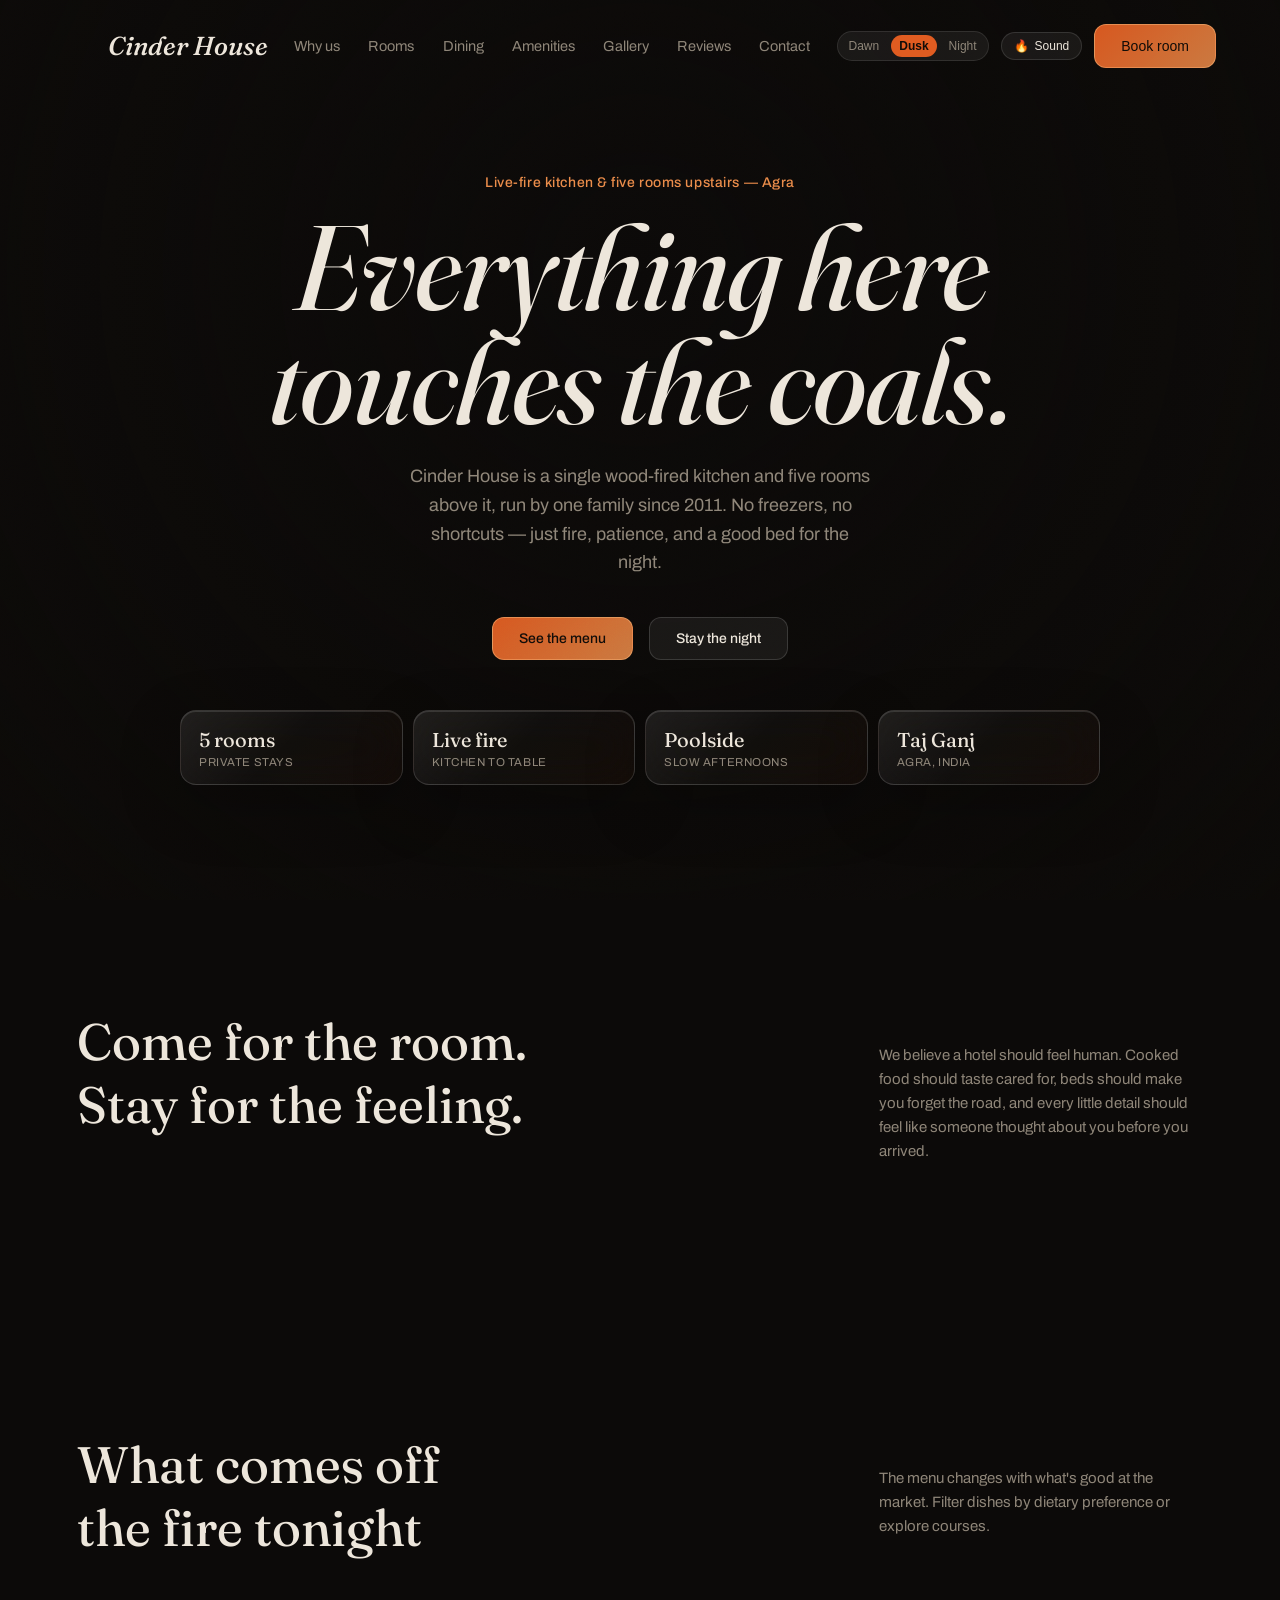
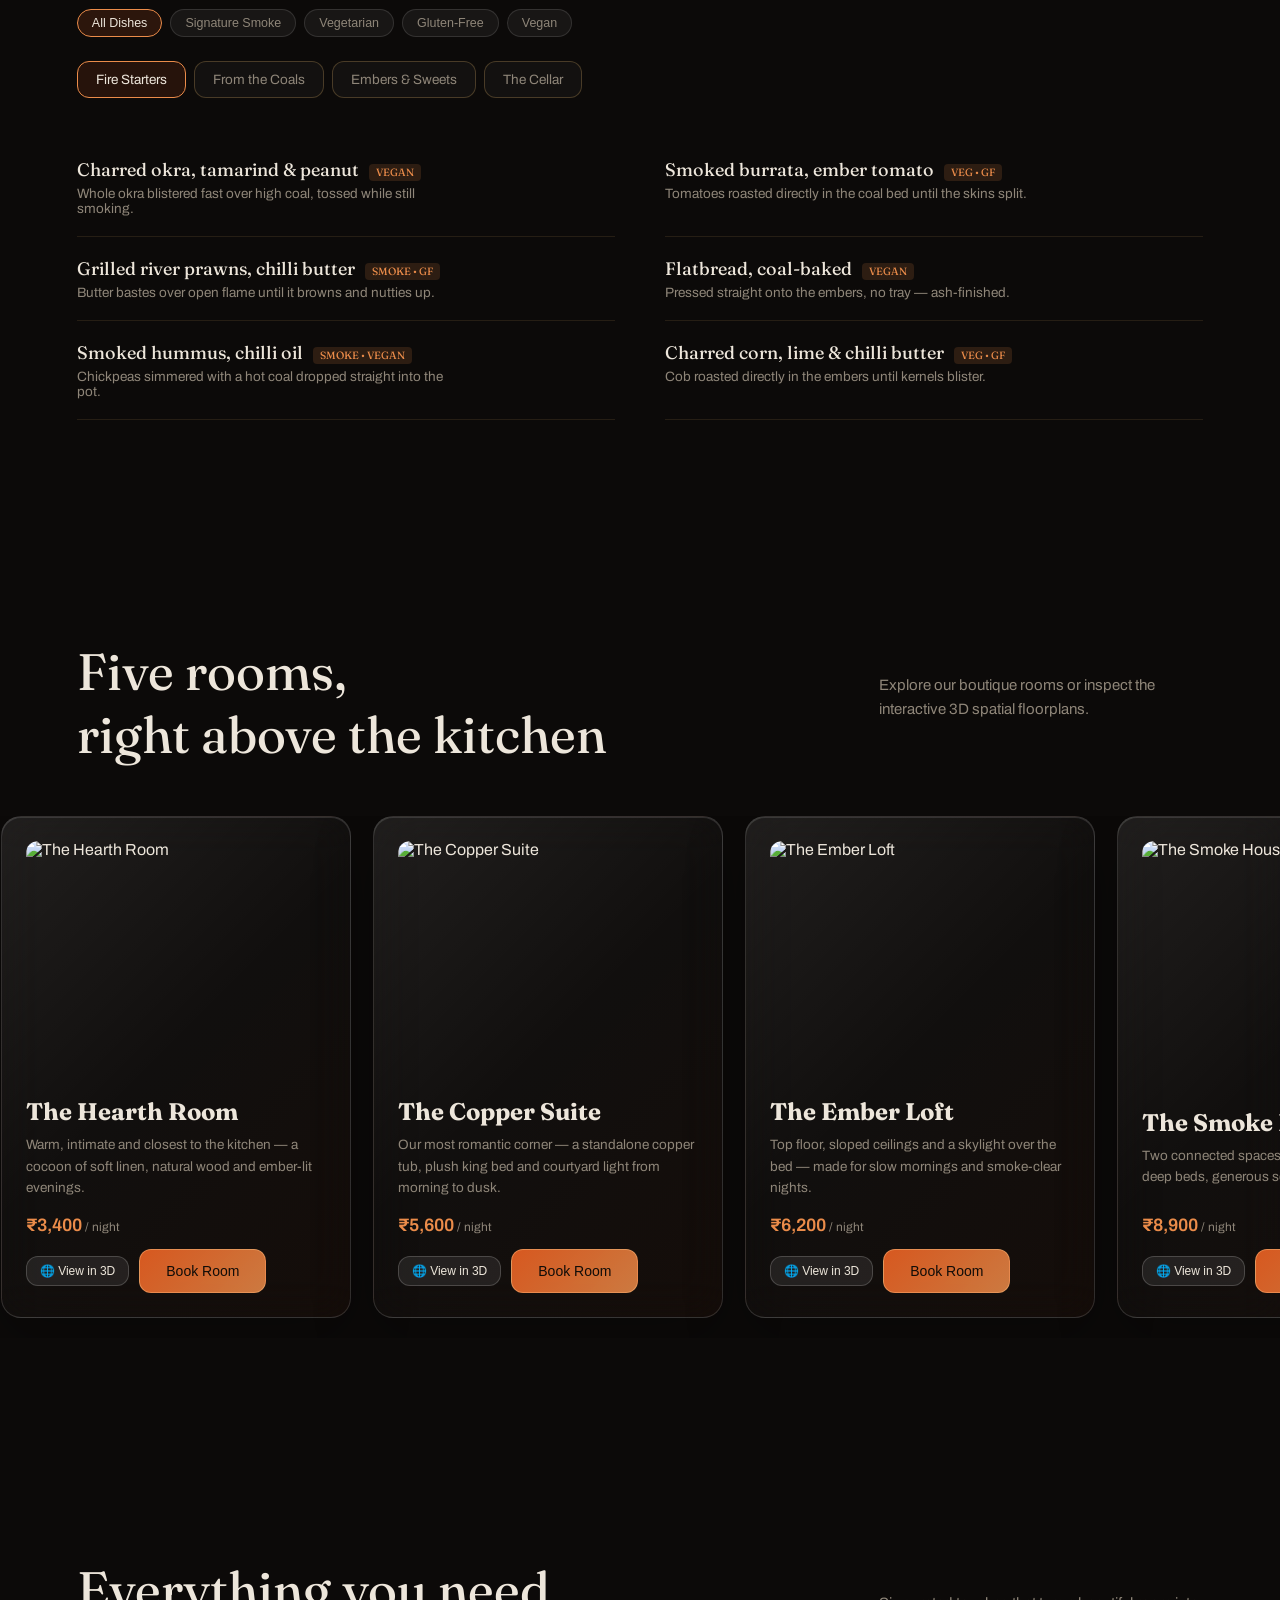
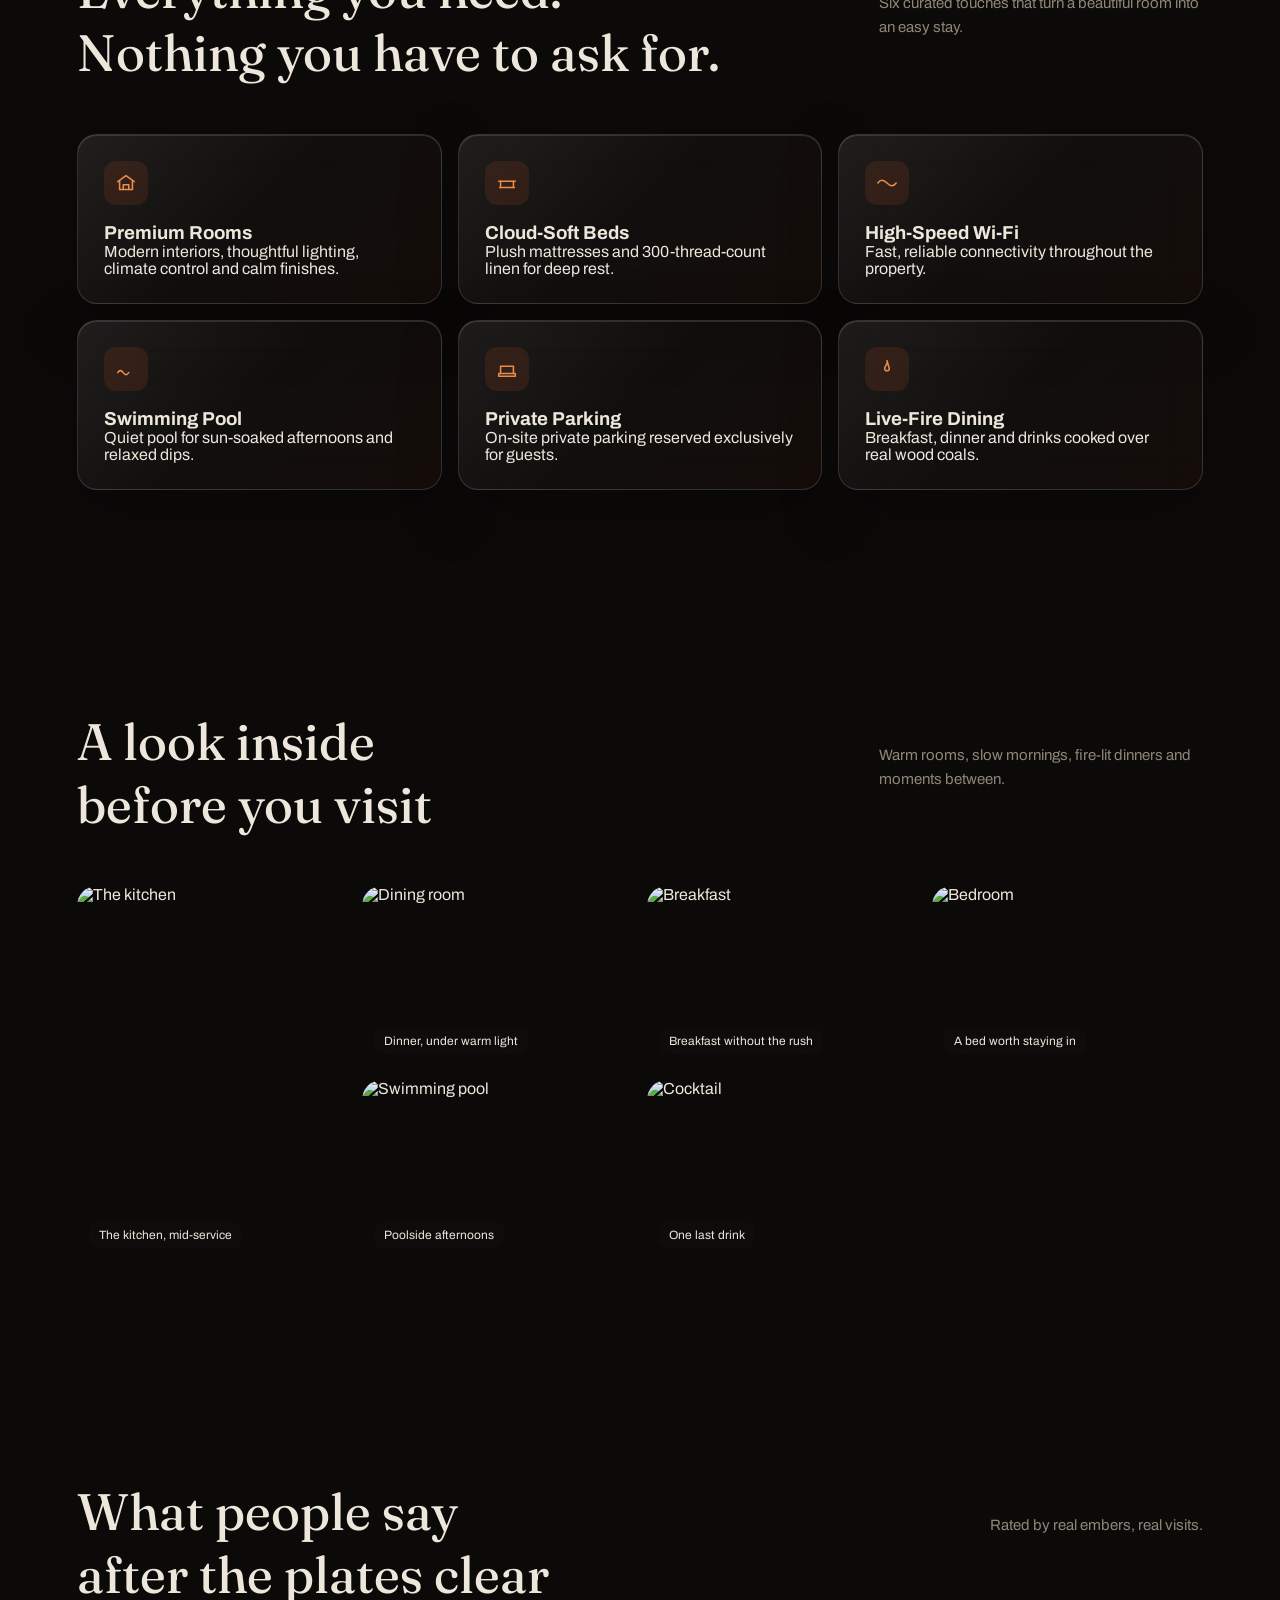
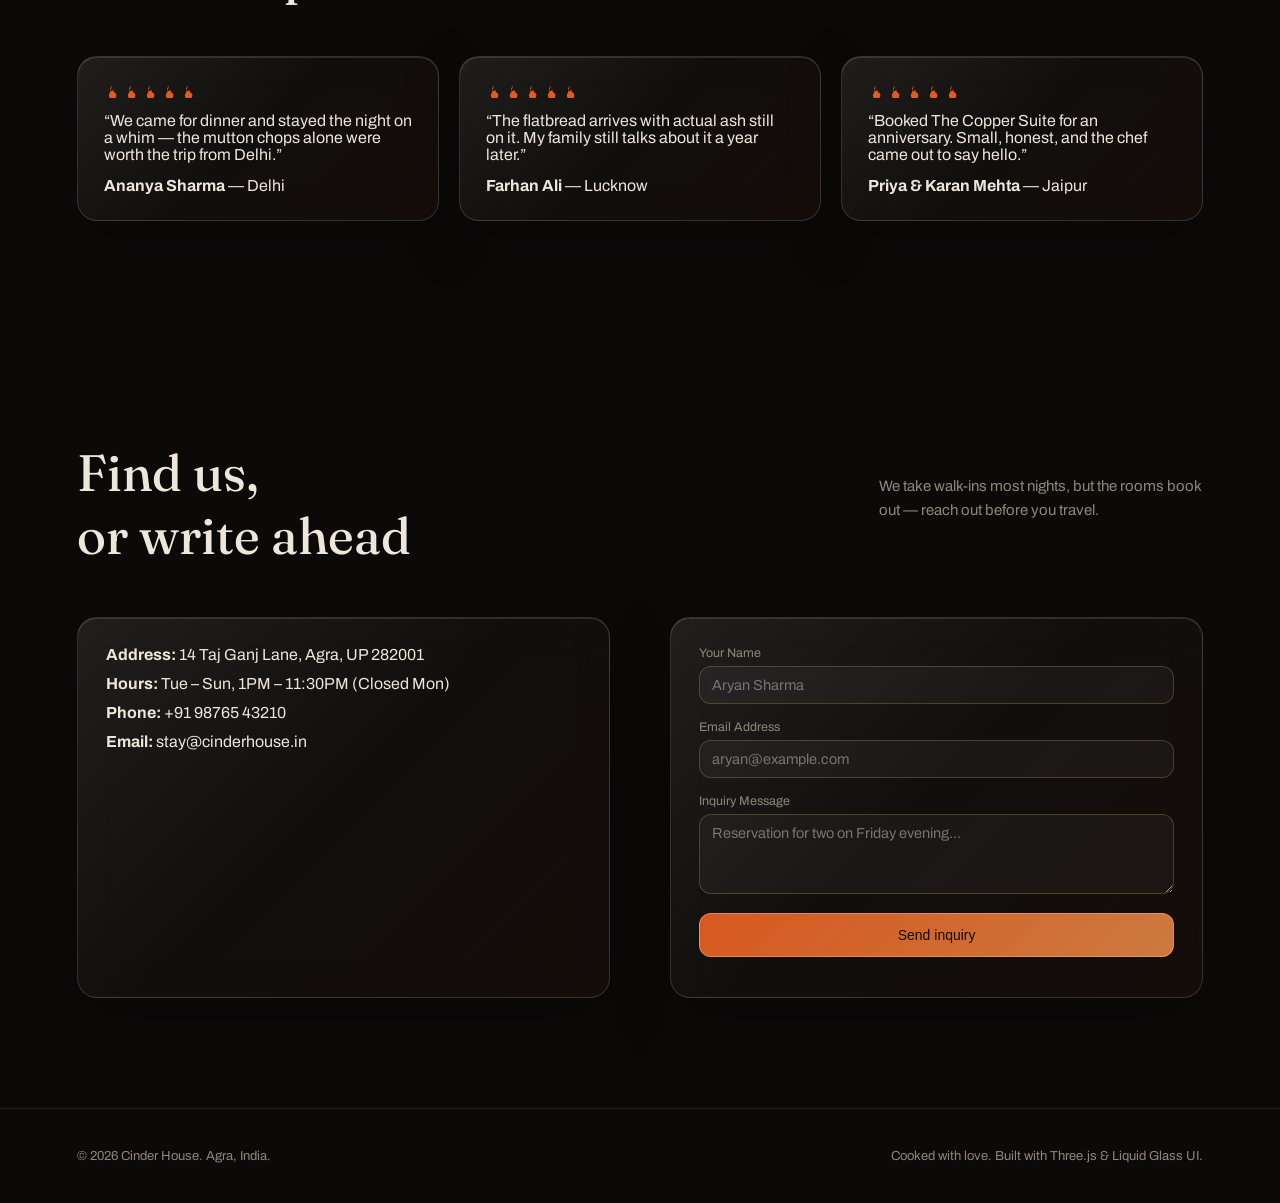
==== commit f0772011: "feat: implement 3D room viewer, Web Audio soundscape, and PWA caching Fixes #1, Fixes #2, Fixes #3, " ====
--- a/index.html
+++ b/index.html
@@ -4,14 +4,25 @@
 <meta charset="UTF-8">
 <meta name="viewport" content="width=device-width, initial-scale=1.0">
 <meta name="description" content="Cinder House — a live-fire kitchen and five-room boutique stay in Taj Ganj, Agra. Come for the room. Stay for the feeling.">
-<meta name="theme-color" content="#0c0a09">
+<meta name="theme-color" content="#e05c21">
+<link rel="manifest" href="./manifest.json">
+
+<!-- OpenGraph & Twitter Card Metadata -->
 <meta property="og:title" content="Cinder House — Live Fire Kitchen & Rooms">
 <meta property="og:description" content="A live-fire kitchen and five-room boutique stay in Agra, built around good food and good rest.">
 <meta property="og:type" content="website">
+<meta property="og:url" content="https://aaddi1.github.io/Cinder-House/">
+<meta property="og:image" content="https://images.unsplash.com/photo-1542314831-068cd1dbfeeb?auto=format&amp;fit=crop&amp;w=1200&amp;q=80">
+<meta name="twitter:card" content="summary_large_image">
+<meta name="twitter:title" content="Cinder House — Live Fire Kitchen & Rooms">
+<meta name="twitter:description" content="A live-fire kitchen and five-room boutique stay in Taj Ganj, Agra.">
+<meta name="twitter:image" content="https://images.unsplash.com/photo-1542314831-068cd1dbfeeb?auto=format&amp;fit=crop&amp;w=1200&amp;q=80">
+
 <title>Cinder House — Live Fire Kitchen &amp; Rooms</title>
 <link rel="preconnect" href="https://fonts.googleapis.com">
 <link rel="preconnect" href="https://fonts.gstatic.com" crossorigin>
-<link href="https://fonts.googleapis.com/css2?family=Fraunces:ital,opsz,wght@0,9..144,300;0,9..144,450;0,9..144,600;1,9..144,400;1,9..144,500&family=Archivo:wght@400;500;600&display=swap" rel="stylesheet">
+<link href="https://fonts.googleapis.com/css2?family=Fraunces:ital,opsz,wght@0,9..144,300;0,9..144,450;0,9..144,600;1,9..144,400;1,9..144,500&amp;family=Archivo:wght@400;500;600&amp;display=swap" rel="stylesheet">
+
 <style>
   :root{
     --charcoal-deep: 12, 10, 8;
@@ -23,7 +34,26 @@
     --smoke: 143, 134, 121;
     --bg-r: 12; --bg-g: 10; --bg-b: 9;
     --stage-glow: 0.35;
-  }
+    --r-sm:12px; --r-md:20px; --r-lg:28px;
+  }
+
+  /* Circadian Themes */
+  body.theme-dawn {
+    --bg-r: 24; --bg-g: 18; --bg-b: 14;
+    --ember: 235, 120, 50;
+    --ember-soft: 245, 160, 90;
+  }
+  body.theme-dusk {
+    --bg-r: 18; --bg-g: 11; --bg-b: 8;
+    --ember: 224, 92, 33;
+    --ember-soft: 235, 140, 74;
+  }
+  body.theme-midnight {
+    --bg-r: 8; --bg-g: 7; --bg-b: 9;
+    --ember: 200, 70, 20;
+    --ember-soft: 220, 110, 50;
+  }
+
   *{box-sizing:border-box; margin:0; padding:0;}
   html{scroll-behavior:smooth;}
   body{
@@ -56,49 +86,70 @@
 
   main, header, footer{ position:relative; z-index:2; }
 
+  /* ---------- LIQUID GLASS SYSTEM & FALLBACKS ---------- */
+  .glass{
+    position:relative;
+    background: linear-gradient(135deg, rgba(255,255,255,0.085), rgba(255,255,255,0.025) 48%, rgba(224,92,33,0.045));
+    border:1px solid rgba(255,255,255,0.14);
+    box-shadow: inset 0 1px 0 rgba(255,255,255,0.12), 0 20px 60px rgba(0,0,0,0.25);
+    backdrop-filter: blur(22px) saturate(125%);
+    -webkit-backdrop-filter: blur(22px) saturate(125%);
+  }
+  @supports not (backdrop-filter: blur(20px)){
+    .glass{ background: rgba(22, 19, 15, 0.94) !important; }
+  }
+
   /* ---------- NAV ---------- */
   nav{
     position:fixed; top:0; left:0; right:0; z-index:20;
     display:flex; align-items:center; justify-content:space-between;
-    padding: 26px 5vw;
-    transition: padding 0.4s ease, background-color 0.4s ease, backdrop-filter 0.4s ease;
+    padding: 24px 5vw;
+    transition: all 0.4s ease;
   }
   nav.scrolled{
-    padding: 16px 5vw;
-    background: rgba(var(--charcoal-deep), 0.72);
-    backdrop-filter: blur(10px);
-    border-bottom: 1px solid rgba(var(--brass), 0.15);
+    padding: 14px 5vw;
+    background: rgba(18,15,12,.65);
+    backdrop-filter: blur(22px) saturate(130%);
+    -webkit-backdrop-filter: blur(22px) saturate(130%);
+    border: 1px solid rgba(255,255,255,.10);
+    border-radius: var(--r-md);
+    left: 18px; right: 18px; top: 12px;
   }
   .brandmark{
     font-family:'Fraunces', serif; font-weight:500; font-style:italic;
     font-size: clamp(20px, 2.1vw, 26px);
-    letter-spacing: 0.01em;
-  }
-  .brandmark{display:inline-flex;align-items:center;gap:10px;}
+    display:inline-flex; align-items:center; gap:10px;
+  }
   .brand-logo{width:34px;height:34px;display:grid;place-items:center;position:relative;flex:0 0 34px;}
   .brand-logo canvas{width:34px;height:34px;display:block;}
-  .brandmark:hover .brand-logo{filter:drop-shadow(0 0 8px rgba(235,140,74,.38));}
   .skip-link{position:fixed;left:18px;top:12px;z-index:100;padding:10px 14px;border-radius:10px;background:#f0e8dc;color:#100c08;transform:translateY(-150%);transition:transform .25s ease;font-size:13px;}
   .skip-link:focus{transform:none;}
-  .navlinks{ display:flex; gap: clamp(18px, 2.5vw, 42px); font-size:14.5px; color: rgb(var(--smoke)); }
+  .navlinks{ display:none; gap: clamp(18px, 2.2vw, 36px); font-size:14.5px; color: rgb(var(--smoke)); }
   .navlinks a{ position:relative; padding: 4px 0; transition: color 0.3s; }
   .navlinks a:hover, .navlinks a:focus-visible{ color: rgb(var(--bone)); }
-  .navlinks a::after{
-    content:''; position:absolute; left:0; right:100%; bottom:0; height:1px;
-    background: rgb(var(--ember-soft)); transition: right 0.35s ease;
-  }
-  .navlinks a:hover::after, .navlinks a:focus-visible::after{ right:0; }
-  .navlinks{ display:none; }
   @media(min-width:900px){ .navlinks{ display:flex; } }
 
-  .nav-right{ display:flex; align-items:center; gap:16px; }
-  .btn.nav-book{ padding:10px 20px; font-size:13px; }
-  @media(max-width:520px){ .btn.nav-book{ display:none; } .fab-main{width:56px;height:56px;} .fab-item{width:44px;height:44px;} }
+  .nav-right{ display:flex; align-items:center; gap:12px; }
+  .theme-toggle-wrap{ display:flex; gap:4px; padding:3px; border-radius:999px; background:rgba(255,255,255,0.06); border:1px solid rgba(255,255,255,0.1); }
+  .theme-btn{ background:transparent; border:none; color:rgb(var(--smoke)); font-size:12px; padding:4px 8px; border-radius:999px; cursor:pointer; transition:all .25s; }
+  .theme-btn.active, .theme-btn:hover{ background:rgb(var(--ember)); color:#100c08; font-weight:600; }
+
+  .audio-toggle{ background:rgba(255,255,255,0.06); border:1px solid rgba(255,255,255,0.12); color:rgb(var(--bone)); padding:6px 12px; border-radius:999px; font-size:12px; cursor:pointer; display:inline-flex; align-items:center; gap:6px; transition:all .25s; }
+  .audio-toggle:hover{ border-color:rgb(var(--ember-soft)); color:rgb(var(--ember-soft)); }
+
+  .btn{
+    display:inline-flex; align-items:center; justify-content:center; gap:8px; padding: 13px 26px; border-radius:var(--r-sm);
+    font-size:14px; font-weight:500; border:1px solid rgba(255,255,255,0.14); transition: all 0.3s ease; cursor:pointer;
+  }
+  .btn.solid{ background: linear-gradient(135deg, rgba(224,92,33,.96), rgba(235,140,74,.86)); border-color: rgba(255,190,130,.45); color:#100c08; }
+  .btn.solid:hover{ transform: translateY(-2px); box-shadow:0 8px 24px rgba(224,92,33,0.35); }
+  .btn.ghost{ background: rgba(255,255,255,0.06); }
+  .btn.ghost:hover{ border-color: rgb(var(--brass)); background: rgba(var(--brass),0.12); transform: translateY(-2px); }
 
   .hamburger{
     display:flex; flex-direction:column; justify-content:center; gap:5px;
     width:38px; height:38px; background:transparent; border:1px solid rgba(var(--brass),0.35);
-    border-radius:2px; cursor:pointer; padding:0 9px;
+    border-radius:var(--r-sm); cursor:pointer; padding:0 9px;
   }
   .hamburger span{ display:block; width:100%; height:1px; background: rgb(var(--bone)); transition: all 0.3s ease; }
   .hamburger[aria-expanded="true"] span:nth-child(1){ transform: translateY(6px) rotate(45deg); }
@@ -108,357 +159,165 @@
 
   .mobile-nav{
     position:fixed; inset:0; z-index:15; background: rgba(var(--charcoal-deep), 0.98);
-    display:flex; flex-direction:column; align-items:center; justify-content:center; gap:26px;
-    font-family:'Fraunces', serif; font-size:26px; font-style:italic;
+    display:flex; flex-direction:column; align-items:center; justify-content:center; gap:22px;
+    font-family:'Fraunces', serif; font-size:24px; font-style:italic;
     opacity:0; pointer-events:none; transform: translateY(-16px); transition: all 0.4s ease;
   }
   .mobile-nav.open{ opacity:1; pointer-events:auto; transform: translateY(0); }
-  .mobile-nav a{ color: rgb(var(--bone)); }
-  .mobile-nav a.btn{ font-family:'Archivo', sans-serif; font-style:normal; font-size:14px; }
 
   /* ---------- HERO ---------- */
   .hero{
     min-height:100vh; display:flex; flex-direction:column; align-items:center; justify-content:center;
     text-align:center; padding: 140px 6vw 80px;
   }
-  .hero .kicker{opacity:0;animation:heroIn .9s .15s cubic-bezier(.2,.7,.2,1) forwards;
-    font-size:14px; color: rgb(var(--ember-soft)); letter-spacing:0.04em; margin-bottom:22px; font-weight:500;
-  }
-  .hero h1{opacity:0;transform:translateY(26px);animation:heroIn .95s .28s cubic-bezier(.2,.7,.2,1) forwards;
+  .hero .kicker{ font-size:14px; color: rgb(var(--ember-soft)); letter-spacing:0.04em; margin-bottom:20px; font-weight:500; }
+  .hero h1{
     font-family:'Fraunces', serif; font-weight:450; font-style:italic;
-    font-size: clamp(52px, 10.5vw, 138px); line-height:0.94; letter-spacing:-0.01em;
-    max-width: 16ch;
-  }
-  .hero .sub{opacity:0;transform:translateY(18px);animation:heroIn .85s .5s cubic-bezier(.2,.7,.2,1) forwards;
-    margin-top:28px; max-width:44ch; font-size: clamp(16px,1.6vw,19px); color: rgb(var(--smoke)); line-height:1.6;
-  }
-  .hero .cta-row{ opacity:0;transform:translateY(16px);animation:heroIn .8s .68s cubic-bezier(.2,.7,.2,1) forwards; margin-top:44px; display:flex; gap:18px; flex-wrap:wrap; justify-content:center; }
-  .btn{
-    display:inline-flex; align-items:center; gap:10px; padding: 15px 30px; border-radius:2px;
-    font-size:14.5px; font-weight:500; border:1px solid rgba(var(--brass),0.4); transition: all 0.35s ease;
-  }
-  .btn.solid{ background: rgb(var(--ember)); border-color: rgb(var(--ember)); color:#100c08; }
-  .btn.solid:hover{ background: rgb(var(--ember-soft)); transform: translateY(-2px); }
-  .btn.ghost:hover{ border-color: rgb(var(--brass)); background: rgba(var(--brass),0.08); transform: translateY(-2px); }
-
-  @keyframes heroIn{to{opacity:1;transform:none;}}
-
-  .scroll-cue{
-    position:absolute; bottom:38px; left:50%; transform:translateX(-50%);
-    display:flex; flex-direction:column; align-items:center; gap:10px; font-size:12px; color: rgb(var(--smoke)); letter-spacing:0.05em;
-  }
-  .scroll-cue .line{ width:1px; height:38px; background: linear-gradient(rgb(var(--ember-soft)), transparent); animation: dripline 2.2s ease-in-out infinite; }
-  @keyframes dripline{ 0%{ transform:scaleY(0); transform-origin:top;} 50%{transform:scaleY(1); transform-origin:top;} 50.1%{transform-origin:bottom;} 100%{transform:scaleY(0); transform-origin:bottom;} }
-
-  /* ---------- SECTION shell ---------- */
-  section{ padding: 130px 6vw; max-width:1280px; margin:0 auto; }
-  .eyebrow-row{ display:flex; align-items:baseline; justify-content:space-between; gap:24px; margin-bottom:64px; flex-wrap:wrap; }
-  .eyebrow-row h2{
-    font-family:'Fraunces', serif; font-weight:450; font-size: clamp(34px, 4.4vw, 58px); letter-spacing:-0.01em;
-  }
-  .eyebrow-row p{ max-width:34ch; color:rgb(var(--smoke)); font-size:15.5px; line-height:1.6; }
-
-  /* ---------- PHILOSOPHY / OWNER ---------- */
-  .owner-grid{ display:grid; grid-template-columns: 0.85fr 1.15fr; gap: 72px; align-items:center; }
-  @media(max-width:820px){ .owner-grid{ grid-template-columns:1fr; } }
-  .owner-portrait{
-    aspect-ratio: 4/5; border-radius:2px; overflow:hidden; position:relative;
-    background: linear-gradient(155deg, rgba(var(--brass),0.25), rgba(var(--charcoal-deep),0.9));
-    display:flex; align-items:flex-end; padding:26px;
-    border:1px solid rgba(var(--brass),0.25);
-  }
-  .owner-portrait svg{ position:absolute; inset:0; width:100%; height:100%; opacity:0.9; }
-  .owner-portrait::after{
-    content:''; position:absolute; inset:0; z-index:0;
-    background: linear-gradient(to top, rgba(10,8,7,0.85) 0%, rgba(10,8,7,0.15) 45%, transparent 70%);
-  }
-  .owner-portrait .cap{ position:relative; z-index:2; font-size:13px; color:rgb(var(--bone)); }
-  .owner-quote{
-    font-family:'Fraunces', serif; font-style:italic; font-weight:400;
-    font-size: clamp(22px, 2.6vw, 30px); line-height:1.5; color:rgb(var(--bone));
-  }
-  .owner-quote span{ color: rgb(var(--ember-soft)); }
-  .owner-bio{ margin-top:26px; color:rgb(var(--smoke)); line-height:1.75; font-size:15.5px; max-width:58ch; }
-  .owner-name{ margin-top:30px; font-size:15px; }
-  .owner-name b{ color:rgb(var(--bone)); font-weight:600; }
-
-  /* ---------- MENU ---------- */
-  .menu-tabs{ display:flex; gap:8px; flex-wrap:wrap; margin-bottom:50px; }
-  .menu-tab{
-    padding:10px 18px; border:1px solid rgba(var(--brass),0.3); font-size:13.5px; border-radius:2px; color:rgb(var(--smoke)); cursor:pointer; transition: all 0.3s;
-    background:transparent; font-family:inherit;
-  }
-  .menu-tab.active, .menu-tab:hover{ color:rgb(var(--bone)); border-color: rgb(var(--ember-soft)); background: rgba(var(--ember),0.08); }
-  .menu-course{ display:none; }
-  .menu-course.active{ display:block; animation: fadein 0.5s ease; }
-  @keyframes fadein{ from{opacity:0; transform:translateY(6px);} to{opacity:1; transform:translateY(0);} }
-  .menu-item{
-    display:flex; align-items:baseline; gap:14px; padding: 22px 0; border-bottom:1px solid rgba(var(--brass),0.14);
-  }
-  .menu-item .name-block{ flex:0 0 auto; }
-  .menu-item .name{ font-family:'Fraunces', serif; font-size:19px; font-weight:450; }
-  .menu-item .desc{ color:rgb(var(--smoke)); font-size:14px; margin-top:6px; max-width:52ch; }
-  .menu-grid{ display:grid; grid-template-columns: 1fr 1fr; column-gap:56px; }
-  @media(max-width:760px){ .menu-grid{ grid-template-columns:1fr; } }
-
-  /* ---------- ROOMS ---------- */
-  .room-scroller{ display:flex; gap:22px; overflow-x:auto; padding-bottom:20px; scroll-snap-type:x mandatory; margin: 0 -6vw; padding-left:6vw; padding-right:6vw; }
-  .room-scroller::-webkit-scrollbar{ height:6px; }
-  .room-scroller::-webkit-scrollbar-thumb{ background: rgba(var(--brass),0.4); border-radius:3px; }
-  .room-card{
-    scroll-snap-align:start; flex:0 0 min(340px, 82vw); border:1px solid rgba(var(--brass),0.25);
-    background: rgba(var(--charcoal),0.55); padding:26px; border-radius:2px; transition: transform 0.15s ease;
-    transform-style: preserve-3d; will-change: transform;
-  }
-  .room-card .room-visual{
-    aspect-ratio:5/4; margin-bottom:18px; border-radius:17px; position:relative; overflow:hidden;
-    background:linear-gradient(160deg,rgba(var(--ember),.22),rgba(var(--charcoal-deep),.95));
-  }
-  .room-card .room-visual img{position:absolute;inset:0;width:100%;height:100%;object-fit:cover;transition:transform .8s cubic-bezier(.2,.7,.2,1),filter .5s ease;}
-  .room-card:hover .room-visual img{transform:scale(1.06);filter:saturate(1.08);}
-  .room-card .room-visual::after{content:'';position:absolute;inset:0;background:linear-gradient(to top,rgba(10,8,7,.6),transparent 55%);}
-  .room-card h3{ font-family:'Fraunces', serif; font-size:25px; font-weight:450; margin:0 12px 8px; }
-  .room-card .room-desc{ color:rgb(var(--smoke)); font-size:14px; line-height:1.65; margin:0 12px 18px; min-height:66px; }
-  .room-card .room-foot{ display:flex; justify-content:space-between; align-items:center; border-top:1px solid rgba(var(--brass),0.18); padding:16px 12px 10px; }
-  .room-card .room-price{ font-size:17px; color:rgb(var(--ember-soft)); }
-  .room-card .room-price small{ color:rgb(var(--smoke)); font-size:12px; }
-  .room-card .room-book{ font-size:13px; color:rgb(var(--brass)); border-bottom:1px solid transparent; }
-  .room-card .room-book:hover{ border-color: rgb(var(--brass)); }
-
-  /* ---------- LIQUID GLASS / EXPERIENCE ---------- */
-  .glass{
-    position:relative;
-    background:
-      linear-gradient(135deg, rgba(255,255,255,0.105), rgba(255,255,255,0.028) 48%, rgba(224,92,33,0.045));
-    border:1px solid rgba(255,255,255,0.14);
-    box-shadow:
-      inset 0 1px 0 rgba(255,255,255,0.13),
-      inset 0 -1px 0 rgba(196,156,90,0.08),
-      0 24px 70px rgba(0,0,0,0.22);
-    backdrop-filter: blur(22px) saturate(125%);
-    -webkit-backdrop-filter: blur(22px) saturate(125%);
-  }
-  .glass::before{
-    content:''; position:absolute; inset:0; pointer-events:none; border-radius:inherit;
-    background:linear-gradient(115deg,rgba(255,255,255,0.13),transparent 25%,transparent 70%,rgba(235,140,74,0.06));
-    opacity:.75;
-  }
-  .hero::after{
-    content:''; position:absolute; inset:auto 0 0; height:48%; z-index:-1; pointer-events:none;
-    background:
-      linear-gradient(to bottom, transparent, rgba(12,10,8,.42)),
-      url('https://images.unsplash.com/photo-1542314831-068cd1dbfeeb?auto=format&fit=crop&w=2200&q=82') center 58%/cover;
-    opacity:.20;
-    mask-image:linear-gradient(to bottom, transparent 0%, black 55%, black 100%);
-    -webkit-mask-image:linear-gradient(to bottom, transparent 0%, black 55%, black 100%);
-  }
+    font-size: clamp(48px, 9.5vw, 120px); line-height:0.95; letter-spacing:-0.01em; max-width: 16ch;
+  }
+  .hero .sub{ margin-top:24px; max-width:46ch; font-size: clamp(15px,1.5vw,18px); color: rgb(var(--smoke)); line-height:1.6; }
+  .hero .cta-row{ margin-top:40px; display:flex; gap:16px; flex-wrap:wrap; justify-content:center; }
   .hero-trust{
-    width:min(920px,92vw); margin-top:54px; display:grid; grid-template-columns:repeat(4,1fr);
-    gap:10px; position:relative; z-index:3;
+    width:min(920px,92vw); margin-top:50px; display:grid; grid-template-columns:repeat(4,1fr); gap:10px;
   }
   .hero-stat{ padding:16px 18px; border-radius:16px; text-align:left; }
   .hero-stat b{ display:block; font-family:'Fraunces',serif; font-size:20px; font-weight:450; color:rgb(var(--bone)); }
   .hero-stat span{ display:block; margin-top:4px; font-size:11.5px; letter-spacing:.05em; text-transform:uppercase; color:rgb(var(--smoke)); }
-  @media(max-width:700px){ .hero-trust{grid-template-columns:1fr 1fr; margin-top:38px;} }
-
-  .why-grid{ display:grid; grid-template-columns:.95fr 1.05fr; gap:56px; align-items:center; }
-  @media(max-width:850px){ .why-grid{grid-template-columns:1fr;} }
-  .why-image{ aspect-ratio:4/3; min-height:0; border-radius:28px; overflow:hidden; position:relative; background:rgba(12,10,8,.78); }
-  .why-image img{width:100%; height:100%; object-fit:cover; object-position:center center; transition:transform .9s cubic-bezier(.2,.7,.2,1);}
-  .why-image:hover img{transform:scale(1.045);}
-  .why-image::after{content:'';position:absolute;inset:0;background:linear-gradient(to top,rgba(10,8,7,.72),transparent 55%);}
-  .why-caption{position:absolute;left:24px;bottom:22px;z-index:2;font-size:12px;letter-spacing:.08em;text-transform:uppercase;color:rgb(var(--bone));}
-  .why-copy .kicker-small{color:rgb(var(--ember-soft));font-size:12px;letter-spacing:.11em;text-transform:uppercase;margin-bottom:18px;}
-  .why-copy h2{font-family:'Fraunces',serif;font-size:clamp(38px,5vw,64px);font-weight:450;line-height:.98;margin-bottom:22px;}
-  .why-copy > p{color:rgb(var(--smoke));font-size:15.5px;line-height:1.8;max-width:52ch;}
-  .why-points{display:grid;grid-template-columns:1fr 1fr;gap:12px;margin-top:30px;}
-  .why-point{padding:18px;border-radius:18px;}
-  .why-point b{font-family:'Fraunces',serif;font-size:19px;font-weight:450;}
-  .why-point span{display:block;margin-top:6px;color:rgb(var(--smoke));font-size:12.5px;line-height:1.5;}
-  @media(max-width:560px){.why-points{grid-template-columns:1fr;}}
-
-  /* ---------- AMENITIES ---------- */
+  @media(max-width:700px){ .hero-trust{grid-template-columns:1fr 1fr;} }
+
+  /* ---------- SECTIONS ---------- */
+  section{ padding: 110px 6vw; max-width:1280px; margin:0 auto; }
+  .eyebrow-row{ display:flex; align-items:baseline; justify-content:space-between; gap:24px; margin-bottom:50px; flex-wrap:wrap; }
+  .eyebrow-row h2{ font-family:'Fraunces', serif; font-weight:450; font-size: clamp(32px, 4vw, 54px); }
+  .eyebrow-row p{ max-width:36ch; color:rgb(var(--smoke)); font-size:15px; line-height:1.6; }
+
+  /* ---------- DIETARY FILTERS ---------- */
+  .dietary-bar{ display:flex; gap:8px; flex-wrap:wrap; margin-bottom:24px; }
+  .dietary-pill{ padding:6px 14px; border-radius:999px; background:rgba(255,255,255,0.05); border:1px solid rgba(255,255,255,0.12); color:rgb(var(--smoke)); font-size:12.5px; cursor:pointer; transition:all .25s; }
+  .dietary-pill.active, .dietary-pill:hover{ border-color:rgb(var(--ember-soft)); color:rgb(var(--bone)); background:rgba(var(--ember),0.15); }
+
+  .menu-tabs{ display:flex; gap:8px; flex-wrap:wrap; margin-bottom:40px; }
+  .menu-tab{
+    padding:10px 18px; border:1px solid rgba(var(--brass),0.3); font-size:13.5px; border-radius:var(--r-sm); color:rgb(var(--smoke)); cursor:pointer;
+    background:rgba(255,255,255,0.03); font-family:inherit; transition: all 0.3s;
+  }
+  .menu-tab.active, .menu-tab:hover{ color:rgb(var(--bone)); border-color: rgb(var(--ember-soft)); background: rgba(var(--ember),0.12); }
+  .menu-course{ display:none; }
+  .menu-course.active{ display:block; animation: fadein 0.4s ease; }
+  @keyframes fadein{ from{opacity:0; transform:translateY(6px);} to{opacity:1; transform:translateY(0);} }
+  .menu-grid{ display:grid; grid-template-columns: 1fr 1fr; column-gap:50px; }
+  @media(max-width:760px){ .menu-grid{ grid-template-columns:1fr; } }
+  .menu-item{ display:flex; align-items:baseline; justify-content:space-between; padding: 20px 0; border-bottom:1px solid rgba(var(--brass),0.14); transition:opacity .3s, transform .3s; }
+  .menu-item.hidden{ display:none; }
+  .menu-item .name{ font-family:'Fraunces', serif; font-size:18px; font-weight:450; }
+  .menu-item .desc{ color:rgb(var(--smoke)); font-size:13.5px; margin-top:5px; max-width:48ch; }
+  .diet-tag{ display:inline-block; font-size:10.5px; text-transform:uppercase; padding:2px 7px; border-radius:4px; margin-left:6px; background:rgba(235,140,74,0.15); color:rgb(var(--ember-soft)); }
+
+  /* ---------- ROOMS & 3D PREVIEW ---------- */
+  .room-scroller{ display:flex; gap:22px; overflow-x:auto; padding-bottom:20px; scroll-snap-type:x mandatory; margin: 0 -6vw; padding-left:6vw; padding-right:6vw; }
+  .room-card{
+    scroll-snap-align:start; flex:0 0 min(350px, 84vw); border-radius:var(--r-md); padding:24px;
+    display:flex; flex-direction:column; justify-content:space-between;
+  }
+  .room-visual{ aspect-ratio:5/4; margin-bottom:16px; border-radius:var(--r-sm); position:relative; overflow:hidden; }
+  .room-visual img{ width:100%; height:100%; object-fit:cover; transition:transform .7s ease; }
+  .room-card:hover .room-visual img{ transform:scale(1.05); }
+  .room-card h3{ font-family:'Fraunces', serif; font-size:24px; margin-bottom:8px; }
+  .room-desc{ color:rgb(var(--smoke)); font-size:13.5px; line-height:1.6; margin-bottom:16px; }
+  .room-actions{ display:flex; gap:10px; margin-top:14px; align-items:center; }
+  .room-price{ font-size:18px; color:rgb(var(--ember-soft)); font-weight:600; }
+  .room-price small{ color:rgb(var(--smoke)); font-size:12px; font-weight:400; }
+  .btn-3d{ padding:7px 13px; font-size:12px; border-radius:var(--r-sm); background:rgba(255,255,255,0.08); border:1px solid rgba(255,255,255,0.18); color:rgb(var(--bone)); cursor:pointer; }
+  .btn-3d:hover{ border-color:rgb(var(--ember-soft)); color:rgb(var(--ember-soft)); }
+
+  /* ---------- 3D ROOM MODAL ---------- */
+  .modal-overlay{
+    position:fixed; inset:0; z-index:90; background:rgba(10,8,7,0.85); backdrop-filter:blur(16px);
+    display:none; align-items:center; justify-content:center; padding:20px; opacity:0; transition:opacity .35s ease;
+  }
+  .modal-overlay.active{ display:flex; opacity:1; }
+  .modal-card{ width:min(860px, 94vw); border-radius:var(--r-md); padding:28px; position:relative; max-height:90vh; overflow-y:auto; }
+  .modal-close{ position:absolute; top:20px; right:20px; background:transparent; border:none; color:rgb(var(--smoke)); font-size:24px; cursor:pointer; }
+  .modal-close:hover{ color:rgb(var(--bone)); }
+  #canvas3DContainer{ width:100%; height:360px; border-radius:var(--r-sm); overflow:hidden; margin:16px 0; position:relative; background:#080706; }
+  #canvas3D{ width:100%; height:100%; display:block; }
+
+  /* ---------- BOOKING MODAL ---------- */
+  .booking-form-grid{ display:grid; grid-template-columns:1fr 1fr; gap:16px; margin-top:18px; }
+  @media(max-width:600px){ .booking-form-grid{ grid-template-columns:1fr; } }
+  .calc-summary{ margin-top:16px; padding:14px; border-radius:var(--r-sm); background:rgba(255,255,255,0.05); border:1px solid rgba(255,255,255,0.1); font-size:13.5px; display:flex; justify-content:space-between; align-items:center; }
+  .calc-total{ font-size:18px; color:rgb(var(--ember-soft)); font-weight:600; }
+
+  /* ---------- AMENITIES & GALLERY ---------- */
   .amenity-grid{ display:grid; grid-template-columns: repeat(3, 1fr); gap:16px; }
-  @media(max-width:900px){ .amenity-grid{ grid-template-columns:1fr 1fr; } }
-  @media(max-width:600px){ .amenity-grid{ grid-template-columns:1fr; } }
-  .amenity-card{
-    min-height:250px; padding:26px; border-radius:22px; overflow:hidden; transition:transform .35s ease,border-color .35s ease;
-  }
-  .amenity-card:hover{transform:translateY(-6px);border-color:rgba(235,140,74,.45);}
-  .amenity-icon{
-    width:48px;height:48px;border-radius:15px;display:grid;place-items:center;margin-bottom:22px;
-    background:rgba(224,92,33,.10);border:1px solid rgba(235,140,74,.22);color:rgb(var(--ember-soft));
-  }
-  .amenity-icon svg{width:24px;height:24px;stroke:currentColor;}
-  .amenity-card h3{ font-family:'Fraunces', serif; font-weight:450; font-size:24px; margin-bottom:9px; color:rgb(var(--bone)); }
-  .amenity-card p{color:rgb(var(--smoke));font-size:13.5px;line-height:1.65;max-width:32ch;}
-  .amenity-meta{margin-top:18px;font-size:11px;text-transform:uppercase;letter-spacing:.08em;color:rgb(var(--brass));}
-
-
-  .owner-portrait{border-radius:24px;box-shadow:0 25px 80px rgba(0,0,0,.3);}
-  .owner-portrait img{position:absolute;inset:0;width:100%;height:100%;object-fit:cover;object-position:center top;z-index:1;}
-  .owner-portrait::after{z-index:2!important;}
-  .contact-info,.contact-form{position:relative;overflow:hidden;}
-  .contact-info::before,.contact-form::before{content:'';position:absolute;inset:0;pointer-events:none;background:linear-gradient(135deg,rgba(255,255,255,.06),transparent 40%,rgba(224,92,33,.04));}
-  .contact-info .contact-list,.contact-form .field,.contact-form button{position:relative;z-index:1;}
-
-  /* ---------- GALLERY ---------- */
-  .gallery-grid{
-    display:grid; grid-template-columns: repeat(4, 1fr); grid-auto-rows:170px; gap:14px;
-  }
-  @media(max-width:900px){ .gallery-grid{ grid-template-columns: repeat(2, 1fr); grid-auto-rows:200px; } }
-  .gallery-tile{
-    position:relative; overflow:hidden; border-radius:20px; border:1px solid rgba(255,255,255,.12);
-    box-shadow:0 18px 55px rgba(0,0,0,.22);
-  }
-  .gallery-tile img{ position:absolute; inset:0; width:100%; height:100%; object-fit:cover; transition:transform .8s cubic-bezier(.2,.7,.2,1), filter .6s ease; }
-  .gallery-tile:hover img{ transform:scale(1.07); filter:saturate(1.08); }
-  .gallery-tile .gcap{
-    position:absolute; left:14px; bottom:12px; font-size:12px; color:rgb(var(--bone));
-    background:rgba(18,15,12,.38);padding:8px 11px;border-radius:12px;backdrop-filter:blur(14px);-webkit-backdrop-filter:blur(14px);
-    border:1px solid rgba(255,255,255,.12);letter-spacing:.03em;
-  }
+  @media(max-width:850px){ .amenity-grid{ grid-template-columns:1fr 1fr; } }
+  @media(max-width:560px){ .amenity-grid{ grid-template-columns:1fr; } }
+  .amenity-card{ padding:26px; border-radius:var(--r-md); transition:transform .3s ease; }
+  .amenity-card:hover{ transform:translateY(-4px); }
+  .amenity-icon{ width:44px; height:44px; border-radius:12px; display:grid; place-items:center; margin-bottom:18px; background:rgba(224,92,33,.12); color:rgb(var(--ember-soft)); }
+  .amenity-icon svg{ width:22px; height:22px; stroke:currentColor; }
+
+  .gallery-grid{ display:grid; grid-template-columns: repeat(4, 1fr); grid-auto-rows:180px; gap:14px; }
+  @media(max-width:900px){ .gallery-grid{ grid-template-columns: repeat(2, 1fr); } }
+  .gallery-tile{ position:relative; overflow:hidden; border-radius:var(--r-md); }
   .gallery-tile.tall{ grid-row: span 2; }
-
-  /* ---------- OFFERS ---------- */
-  .offer-grid{ display:grid; grid-template-columns: repeat(3, 1fr); gap:24px; }
-  @media(max-width:900px){ .offer-grid{ grid-template-columns:1fr 1fr; } }
-  @media(max-width:600px){ .offer-grid{ grid-template-columns:1fr; } }
-  .offer-card{
-    border-radius:22px; padding:30px 26px; display:flex; flex-direction:column; gap:14px; position:relative; overflow:hidden;
-  }
-  .offer-card .offer-tag{ font-size:12.5px; color:rgb(var(--ember-soft)); letter-spacing:0.03em; }
-  .offer-card h3{ font-family:'Fraunces', serif; font-weight:450; font-size:22px; }
-  .offer-card p{ font-size:14px; color:rgb(var(--smoke)); line-height:1.6; flex:1; }
-  .offer-card .offer-cta{ font-size:13px; color:rgb(var(--brass)); border-bottom:1px solid transparent; align-self:flex-start; }
-  .offer-card .offer-cta:hover{ border-color: rgb(var(--brass)); }
-
-  /* ---------- MAP ---------- */
-  .map-frame{
-    margin-top:40px; border:1px solid rgba(255,255,255,.13); border-radius:22px; filter:grayscale(.55) sepia(.22) contrast(1.06);
-    aspect-ratio:16/8; width:100%; box-shadow:0 24px 70px rgba(0,0,0,.28);
-  }
-
-  /* ---------- REVIEWS ---------- */
-  .review-wrap{ display:grid; grid-template-columns: repeat(3, 1fr); gap:22px; }
-  @media(max-width:900px){ .review-wrap{ grid-template-columns:1fr 1fr; } }
-  @media(max-width:600px){ .review-wrap{ grid-template-columns:1fr; } }
-  .review-card{
-    border-radius:20px; padding:28px 24px; display:flex; flex-direction:column; gap:16px;
-  }
-  .embers-rating{ display:flex; gap:5px; }
-  .embers-rating svg{ width:14px; height:14px; }
-  .review-text{ font-size:15px; line-height:1.65; color:rgb(var(--bone)); flex:1; }
-  .review-who{ font-size:13px; color:rgb(var(--smoke)); border-top:1px solid rgba(var(--brass),0.15); padding-top:14px; }
-  .review-who b{ color:rgb(var(--bone)); font-weight:600; }
-
-  /* ---------- CONTACT ---------- */
-  .contact-grid{ display:grid; grid-template-columns: 1fr 1fr; gap:70px; }
-  @media(max-width:820px){ .contact-grid{ grid-template-columns:1fr; } }
-  .contact-list{ list-style:none; margin-top:30px; display:flex; flex-direction:column; gap:22px; }
-  .contact-list li{ display:flex; gap:16px; font-size:15px; color:rgb(var(--bone)); }
-  .contact-list .label{ flex:0 0 90px; color:rgb(var(--smoke)); font-size:13px; padding-top:2px; }
-  .field{ margin-bottom:18px; }
-  .field label{ display:block; font-size:12.5px; color:rgb(var(--smoke)); margin-bottom:8px; }
-  .field input, .field textarea{
-    width:100%; background:transparent; border:none; border-bottom:1px solid rgba(var(--brass),0.35);
-    color:rgb(var(--bone)); font-family:inherit; font-size:15px; padding:10px 2px; outline:none; transition:border-color 0.3s;
-  }
-  .field input:focus, .field textarea:focus{ border-color: rgb(var(--ember-soft)); }
+  .gallery-tile img{ position:absolute; inset:0; width:100%; height:100%; object-fit:cover; transition:transform .7s ease; }
+  .gallery-tile:hover img{ transform:scale(1.06); }
+  .gcap{ position:absolute; left:12px; bottom:12px; font-size:12px; color:rgb(var(--bone)); background:rgba(18,15,12,.5); padding:6px 10px; border-radius:8px; backdrop-filter:blur(10px); }
+
+  /* ---------- REVIEWS CAROUSEL ---------- */
+  .review-wrap{ display:grid; grid-template-columns: repeat(3, 1fr); gap:20px; }
+  @media(max-width:850px){ .review-wrap{ grid-template-columns:1fr; } }
+  .review-card{ border-radius:var(--r-md); padding:26px; display:flex; flex-direction:column; justify-content:space-between; gap:14px; }
+  .embers-rating{ display:flex; gap:4px; }
+  .embers-rating svg{ width:15px; height:15px; }
+
+  /* ---------- CONTACT & HONEYPOT ---------- */
+  .contact-grid{ display:grid; grid-template-columns: 1fr 1fr; gap:60px; }
+  @media(max-width:800px){ .contact-grid{ grid-template-columns:1fr; } }
+  .field{ margin-bottom:16px; }
+  .field label{ display:block; font-size:12.5px; color:rgb(var(--smoke)); margin-bottom:6px; }
+  .field input, .field select, .field textarea{
+    width:100%; background:rgba(255,255,255,0.04); border:1px solid rgba(var(--brass),0.3); border-radius:var(--r-sm);
+    color:rgb(var(--bone)); font-family:inherit; font-size:14.5px; padding:10px 12px; outline:none; transition:border-color 0.3s;
+  }
+  .field input:focus, .field select:focus, .field textarea:focus{ border-color: rgb(var(--ember-soft)); }
   .field textarea{ resize:vertical; min-height:80px; }
-
-  footer{ padding: 50px 6vw 40px; display:flex; justify-content:space-between; align-items:center; flex-wrap:wrap; gap:14px; border-top:1px solid rgba(var(--brass),0.15); font-size:13px; color:rgb(var(--smoke)); }
-
-  /* ---------- FLOATING SOCIAL LOGO ---------- */
-  .fab-wrap{ position:fixed; right: clamp(18px,3vw,34px); bottom: clamp(18px,3vw,34px); z-index:40; }
-  .fab-main{
-    width:60px; height:60px; border-radius:50%; background: rgb(var(--ember));
-    display:flex; align-items:center; justify-content:center; cursor:pointer; border:none;
-    box-shadow: 0 0 0 rgba(224,92,33,0.5), 0 8px 24px rgba(0,0,0,0.45);
-    animation: pulse 3.2s ease-in-out infinite;
-    transition: transform 0.4s cubic-bezier(.34,1.56,.64,1);
-  }
-  .fab-main svg{ width:24px; height:24px; transition: transform 0.4s ease; }
-  .fab-wrap.open .fab-main{ transform: rotate(135deg); }
-  @keyframes pulse{
-    0%,100%{ box-shadow: 0 0 0 0 rgba(224,92,33,0.45), 0 8px 24px rgba(0,0,0,0.45); }
-    50%{ box-shadow: 0 0 0 14px rgba(224,92,33,0), 0 8px 24px rgba(0,0,0,0.45); }
-  }
-  .fab-item{
-    position:absolute; right:6px; bottom:6px; width:48px; height:48px; border-radius:50%;
-    background: rgb(var(--charcoal)); border:1px solid rgba(var(--brass),0.4);
-    display:flex; align-items:center; justify-content:center;
-    opacity:0; transform: scale(0.3) translate(0,0); pointer-events:none;
-    transition: transform 0.45s cubic-bezier(.34,1.56,.64,1), opacity 0.3s ease;
-  }
-  .fab-item svg{ width:19px; height:19px; stroke: rgb(var(--bone)); }
-  .fab-item:hover{ background: rgb(var(--ember-soft)); border-color: rgb(var(--ember-soft)); }
-  .fab-item:hover svg{ stroke:#100c08; }
-  .fab-wrap.open .fab-item{ opacity:1; pointer-events:auto; }
-  /* Six contact options — compact radial fan so every icon stays inside the viewport. */
-  .fab-wrap.open .fab-item:nth-child(1){ transform: translate(-4px, -82px) scale(1); }
-  .fab-wrap.open .fab-item:nth-child(2){ transform: translate(-46px, -70px) scale(1); }
-  .fab-wrap.open .fab-item:nth-child(3){ transform: translate(-74px, -42px) scale(1); }
-  .fab-wrap.open .fab-item:nth-child(4){ transform: translate(-84px, -6px) scale(1); }
-  .fab-wrap.open .fab-item:nth-child(5){ transform: translate(-74px, 30px) scale(1); }
-  .fab-wrap.open .fab-item:nth-child(6){ transform: translate(-46px, 58px) scale(1); }
-  .fab-label{
-    position:absolute; right:66px; top:50%; transform:translateY(-50%); white-space:nowrap;
-    font-size:12px; background: rgb(var(--charcoal-deep)); padding:4px 9px; border-radius:2px;
-    opacity:0; transition: opacity 0.2s; border:1px solid rgba(var(--brass),0.3);
-  }
-  .fab-item:hover .fab-label{ opacity:1; }
-
-  /* ---------- SCROLL REVEALS ---------- */
-  [data-reveal]{
-    opacity:0; transform:translateY(42px) scale(.985);
-    transition:opacity .9s cubic-bezier(.2,.7,.2,1), transform .9s cubic-bezier(.2,.7,.2,1);
-    will-change:opacity,transform;
-  }
-  [data-reveal="left"]{transform:translateX(-48px) scale(.985);}
-  [data-reveal="right"]{transform:translateX(48px) scale(.985);}
-  [data-reveal="scale"]{transform:scale(.94);}
-  [data-reveal].is-visible{opacity:1;transform:none;}
-  .reveal-stagger > [data-reveal]{transition-delay:calc(var(--reveal-i, 0) * 90ms);}
-
-  @media (prefers-reduced-motion: reduce){
-    *{ animation-duration: 0.01ms !important; animation-iteration-count: 1 !important; transition-duration: 0.01ms !important; scroll-behavior:auto !important; }
-  }
-
-  :focus-visible{ outline: 1px solid rgb(var(--ember-soft)); outline-offset:3px; }
-
-  /* ---------- FINAL DESIGN SYSTEM REFINEMENT ---------- */
-  :root{--r-sm:12px;--r-md:20px;--r-lg:28px;}
-  nav.scrolled{background:rgba(18,15,12,.56);backdrop-filter:blur(22px) saturate(130%);-webkit-backdrop-filter:blur(22px) saturate(130%);border:1px solid rgba(255,255,255,.10);border-radius:var(--r-md);left:18px;right:18px;top:12px;}
-  .btn,.menu-tab,.hamburger{background:linear-gradient(135deg,rgba(255,255,255,.075),rgba(255,255,255,.025));backdrop-filter:blur(18px) saturate(125%);-webkit-backdrop-filter:blur(18px) saturate(125%);border:1px solid rgba(255,255,255,.14);border-radius:var(--r-sm);box-shadow:inset 0 1px 0 rgba(255,255,255,.10),0 12px 35px rgba(0,0,0,.16);}
-  .btn.solid{background:linear-gradient(135deg,rgba(224,92,33,.96),rgba(235,140,74,.86));border-color:rgba(255,190,130,.45);}
-  .menu-tab.active,.menu-tab:hover{background:rgba(235,140,74,.14);border-color:rgba(235,140,74,.45);}
-  .hamburger{border-radius:var(--r-sm);}
-  .room-card{border-radius:var(--r-md);background:linear-gradient(135deg,rgba(255,255,255,.075),rgba(255,255,255,.025));backdrop-filter:blur(18px);-webkit-backdrop-filter:blur(18px);}
-  .room-card .room-visual{border-radius:var(--r-sm);}
-  .why-image{border-radius:var(--r-lg);}
-  .why-point,.amenity-card,.offer-card,.review-card,.contact-info,.contact-form{border-radius:var(--r-md)!important;}
-  .amenity-icon{border-radius:var(--r-sm);}
-  .gallery-tile{border-radius:var(--r-md);}
-  .gallery-tile .gcap{border-radius:var(--r-sm);}
-  .map-frame{border-radius:var(--r-md);}
-  .fab-item{background:linear-gradient(135deg,rgba(255,255,255,.10),rgba(255,255,255,.035));backdrop-filter:blur(18px) saturate(130%);-webkit-backdrop-filter:blur(18px) saturate(130%);border-radius:50%;}
-  .fab-label{border-radius:var(--r-sm);}
-  /* One intentional scroll reveal: Why Us. Everything else stays composed and still. */
-  body [data-reveal]:not(#why):not(#why *){opacity:1!important;transform:none!important;transition:none!important;will-change:auto!important;}
-  #why[data-reveal]{opacity:0;transform:translateY(38px) scale(.985);transition:opacity .95s cubic-bezier(.2,.7,.2,1),transform .95s cubic-bezier(.2,.7,.2,1);}
-  #why[data-reveal].is-visible{opacity:1;transform:none;}
-  /* amenity specificity */
-  .amenity-card:nth-child(1) p::after{content:' 24/7 access';}
-  .amenity-card:nth-child(2) p::after{content:' • 300-thread-count linen';}
-  .amenity-card:nth-child(3) p::after{content:' • Fast enough for work or streaming';}
-  .amenity-card:nth-child(4) p::after{content:' • Fresh towels & loungers';}
-  .amenity-card:nth-child(5) p::after{content:' • On-site, guest-only parking';}
-  .amenity-card:nth-child(6) p::after{content:' • Wood, charcoal & seasonal produce';}
-  @media(max-width:900px){nav.scrolled{left:10px;right:10px;}}
+  .visually-hidden-field{ display:none !important; }
+
+  footer{ padding: 40px 6vw; display:flex; justify-content:space-between; align-items:center; flex-wrap:wrap; gap:14px; border-top:1px solid rgba(var(--brass),0.15); font-size:13px; color:rgb(var(--smoke)); }
 </style>
 
-<script type="application/ld+json">{"@context":"https://schema.org","@type":"Hotel","name":"Cinder House","description":"Live-fire kitchen and five-room boutique stay in Taj Ganj, Agra.","address":{"@type":"PostalAddress","streetAddress":"14 Taj Ganj Lane","addressLocality":"Agra","addressRegion":"Uttar Pradesh","postalCode":"282001","addressCountry":"IN"},"telephone":"+91 98765 43210"}</script>
+<script type="application/ld+json">
+{
+  "@context": "https://schema.org",
+  "@type": "Hotel",
+  "name": "Cinder House",
+  "description": "Live-fire kitchen and five-room boutique stay in Taj Ganj, Agra.",
+  "address": {
+    "@type": "PostalAddress",
+    "streetAddress": "14 Taj Ganj Lane",
+    "addressLocality": "Agra",
+    "addressRegion": "Uttar Pradesh",
+    "postalCode": "282001",
+    "addressCountry": "IN"
+  },
+  "geo": {
+    "@type": "GeoCoordinates",
+    "latitude": "27.1751",
+    "longitude": "78.0421"
+  },
+  "priceRange": "₹3,400 - ₹8,900",
+  "checkinTime": "14:00",
+  "checkoutTime": "11:00",
+  "telephone": "+91 98765 43210",
+  "amenityFeature": [
+    {"@type": "LocationFeatureSpecification", "name": "Swimming Pool", "value": "true"},
+    {"@type": "LocationFeatureSpecification", "name": "Live-Fire Restaurant", "value": "true"},
+    {"@type": "LocationFeatureSpecification", "name": "Free High-Speed Wi-Fi", "value": "true"}
+  ]
+}
+</script>
 </head>
 <body>
 <a class="skip-link" href="#main-content">Skip to content</a>
@@ -472,33 +331,46 @@
     <span class="brand-logo" aria-hidden="true"><canvas id="brand-logo-canvas"></canvas></span>
     <span>Cinder House</span>
   </a>
+
   <div class="navlinks">
     <a href="#why">Why us</a>
     <a href="#rooms">Rooms</a>
     <a href="#dining">Dining</a>
     <a href="#amenities">Amenities</a>
     <a href="#gallery">Gallery</a>
-    <a href="#offers">Offers</a>
+    <a href="#reviews">Reviews</a>
     <a href="#contact">Contact</a>
   </div>
+
   <div class="nav-right">
-    <a href="#contact" class="btn solid nav-book">Book now</a>
+    <!-- Circadian Theme Switcher -->
+    <div class="theme-toggle-wrap" role="group" aria-label="Atmosphere theme">
+      <button class="theme-btn" data-theme="dawn" title="Dawn atmosphere">Dawn</button>
+      <button class="theme-btn active" data-theme="dusk" title="Dusk ember atmosphere">Dusk</button>
+      <button class="theme-btn" data-theme="midnight" title="Midnight atmosphere">Night</button>
+    </div>
+
+    <!-- Ambient Soundscape Controller -->
+    <button class="audio-toggle" id="audioToggle" aria-label="Toggle ambient fire sound">
+      <span id="audioIcon">🔥</span> <span id="audioLabel">Sound</span>
+    </button>
+
+    <button class="btn solid" id="navBookBtn">Book room</button>
     <button class="hamburger" id="hamburger" aria-label="Open menu" aria-expanded="false">
       <span></span><span></span><span></span>
     </button>
   </div>
 </nav>
 
-<div class="mobile-nav" id="mobileNav">
+<div class="mobile-nav" id="mobileNav" role="dialog" aria-modal="true" aria-label="Mobile Navigation">
   <a href="#why">Why us</a>
   <a href="#rooms">Rooms</a>
   <a href="#dining">Dining</a>
   <a href="#amenities">Amenities</a>
   <a href="#gallery">Gallery</a>
-  <a href="#offers">Offers</a>
   <a href="#reviews">Reviews</a>
-  <a href="#contact">Contact us</a>
-  <a href="#contact" class="btn solid" style="margin-top:12px;">Book now</a>
+  <a href="#contact">Contact</a>
+  <button class="btn solid" id="mobileBookBtn" style="margin-top:12px;">Book a room</button>
 </div>
 
 <main id="main-content">
@@ -517,47 +389,28 @@
       <div class="hero-stat glass"><b>Poolside</b><span>Slow afternoons</span></div>
       <div class="hero-stat glass"><b>Taj Ganj</b><span>Agra, India</span></div>
     </div>
-    <div class="scroll-cue"><span>SCROLL</span><span class="line"></span></div>
   </section>
 
-  <section id="why" data-reveal="scale">
-    <div class="why-grid">
-      <div class="why-image glass" data-reveal="left">
-        <img src="https://images.unsplash.com/photo-1517248135467-4c7edcad34c4?auto=format&amp;fit=crop&amp;w=1400&amp;q=86" loading="lazy" decoding="async" alt="Warmly lit restaurant dining room">
-        <div class="why-caption">A stay built around good food &amp; good rest</div>
-      </div>
-      <div class="why-copy" data-reveal="right">
-        <div class="kicker-small">Why Cinder House</div>
-        <h2>Come for the room.<br>Stay for the feeling.</h2>
-        <p>We believe a hotel should feel human. Cooked food should taste cared for, beds should make you forget the road, and every little detail should feel like someone thought about you before you arrived.</p>
-        <div class="why-points">
-          <div class="why-point glass"><b>Cooked with love</b><span>Our live-fire kitchen puts patience, smoke and honest ingredients on every plate.</span></div>
-          <div class="why-point glass"><b>Made for comfort</b><span>Premium rooms, cloud-soft beds, quiet corners and everything you need to switch off.</span></div>
-          <div class="why-point glass"><b>Stay, don't rush</b><span>Pool afternoons, slow breakfasts and evenings that are allowed to run late.</span></div>
-          <div class="why-point glass"><b>Thoughtful service</b><span>Warm help when you need it, privacy when you don't. No unnecessary fuss.</span></div>
-        </div>
-      </div>
+  <section id="why">
+    <div class="eyebrow-row">
+      <h2>Come for the room.<br>Stay for the feeling.</h2>
+      <p>We believe a hotel should feel human. Cooked food should taste cared for, beds should make you forget the road, and every little detail should feel like someone thought about you before you arrived.</p>
     </div>
   </section>
 
-  <section id="owner" data-reveal="scale">
-    <div class="owner-grid">
-      <div class="owner-portrait glass">
-        <img src="[data-uri]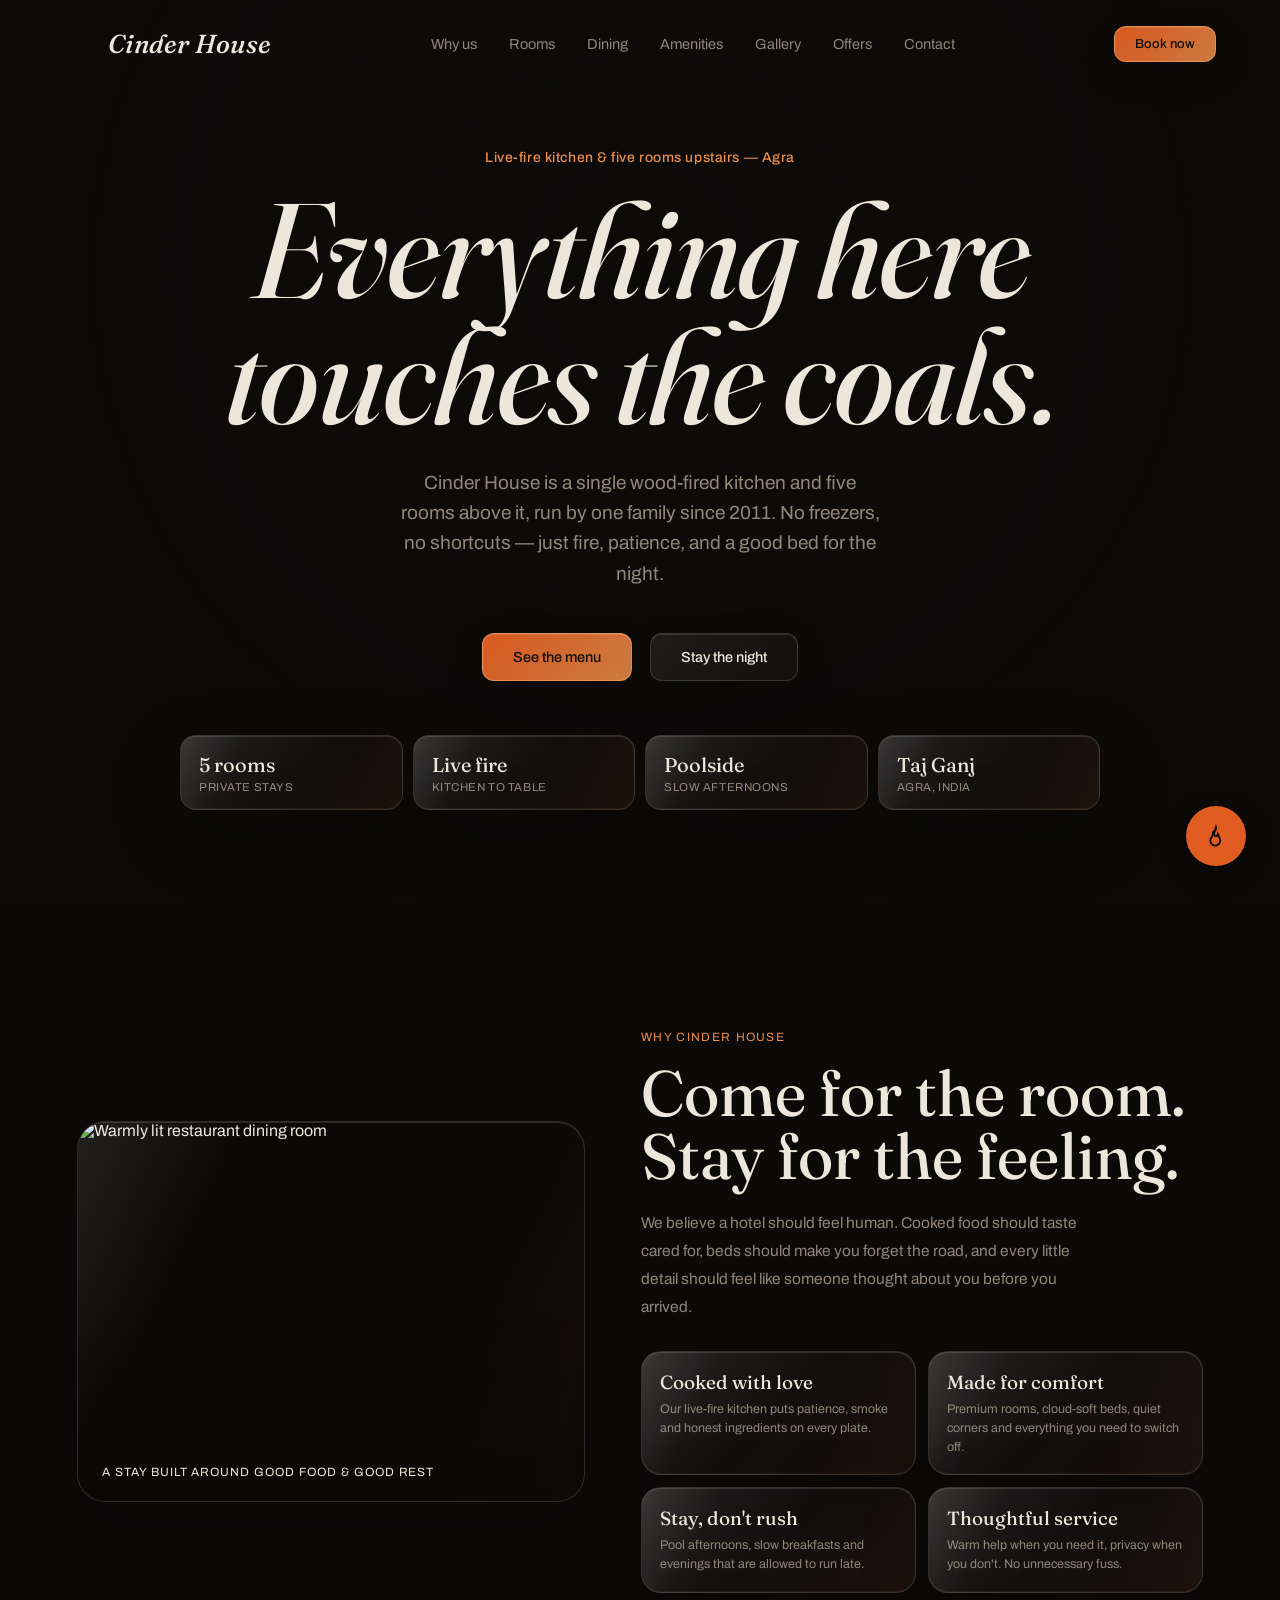
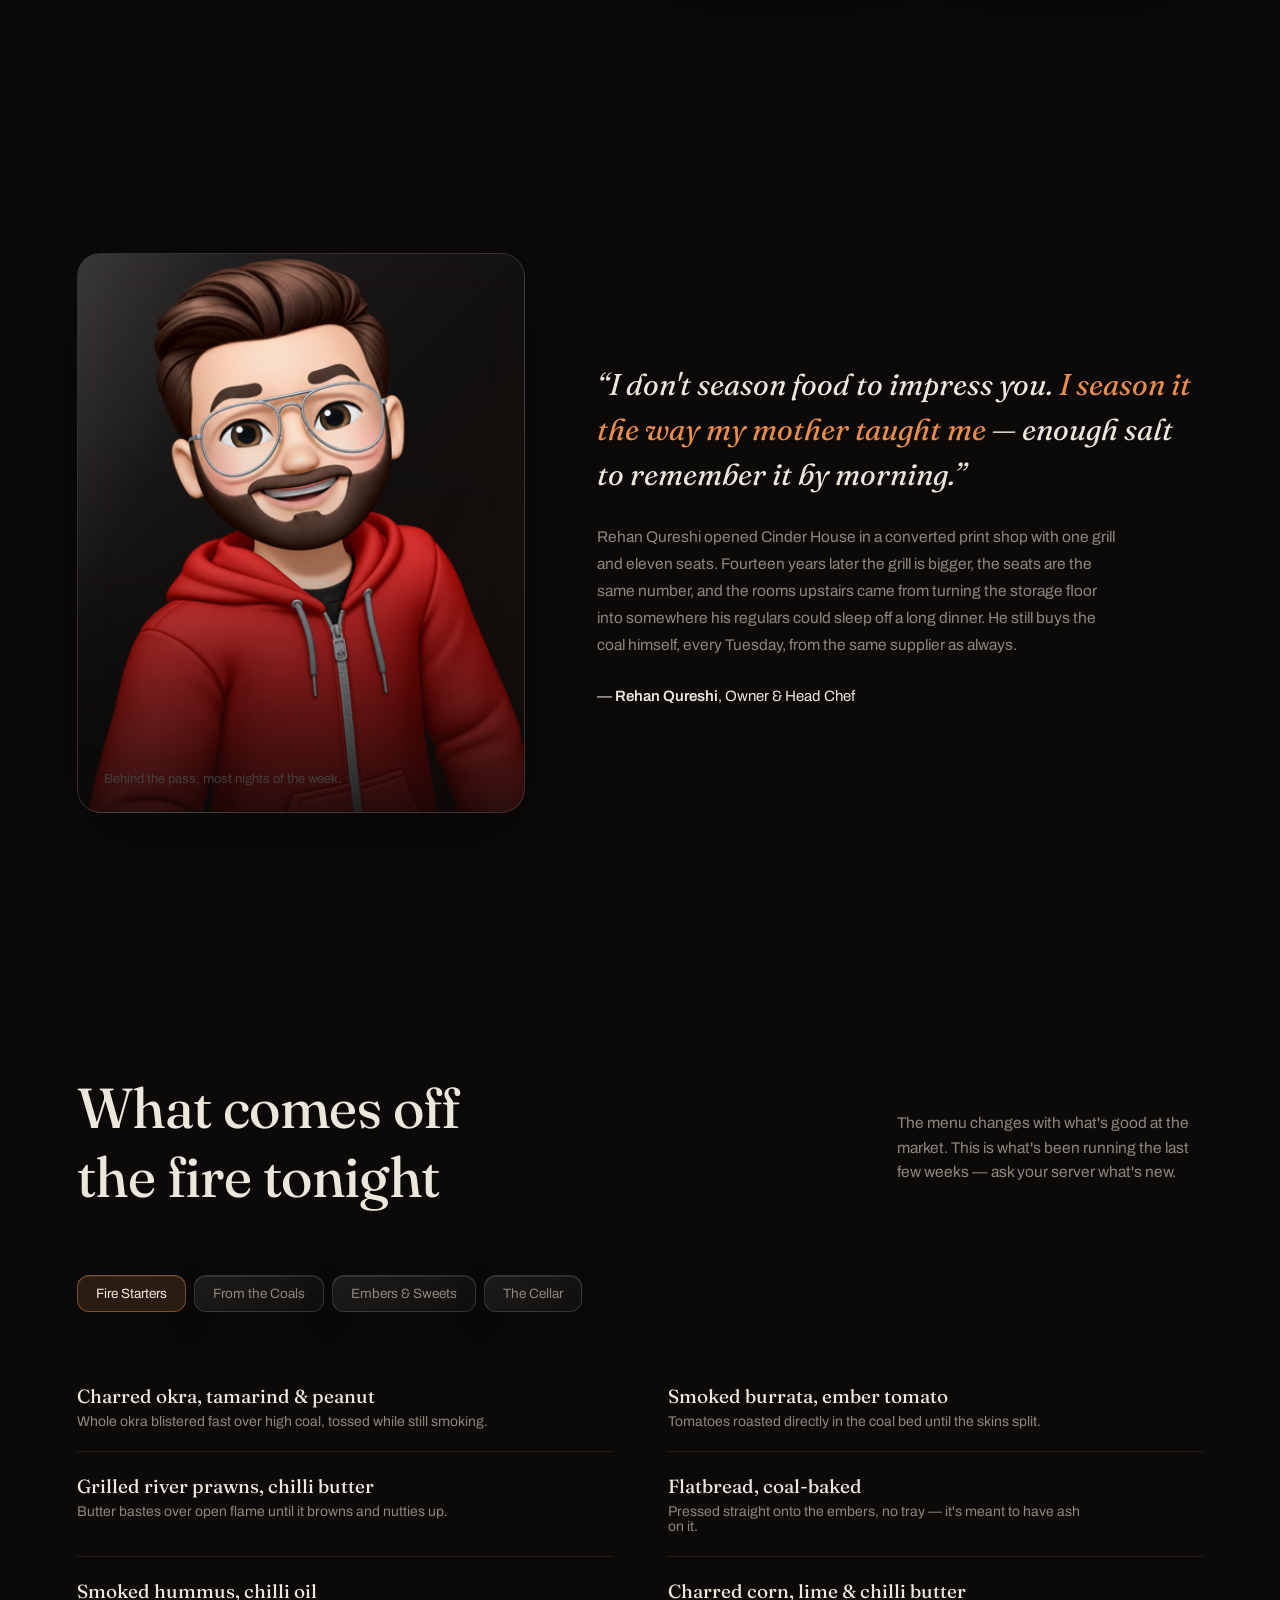
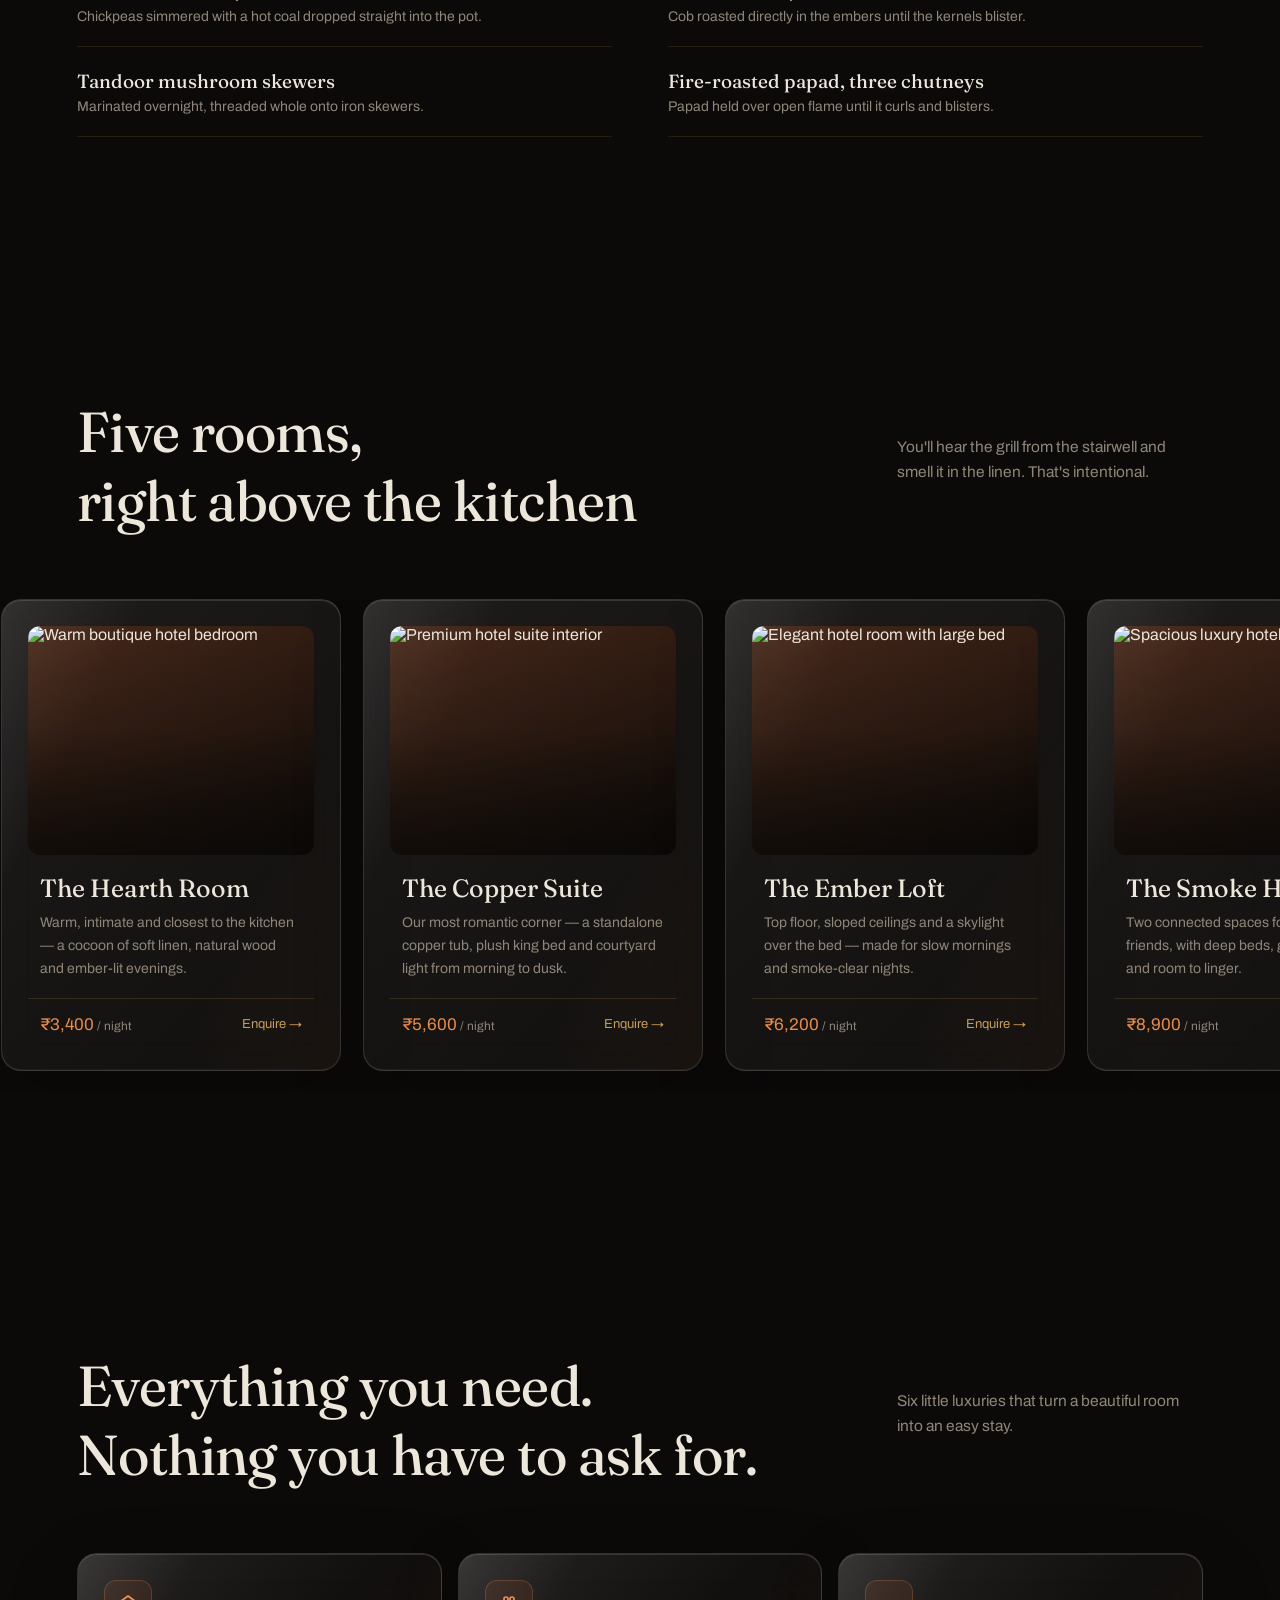
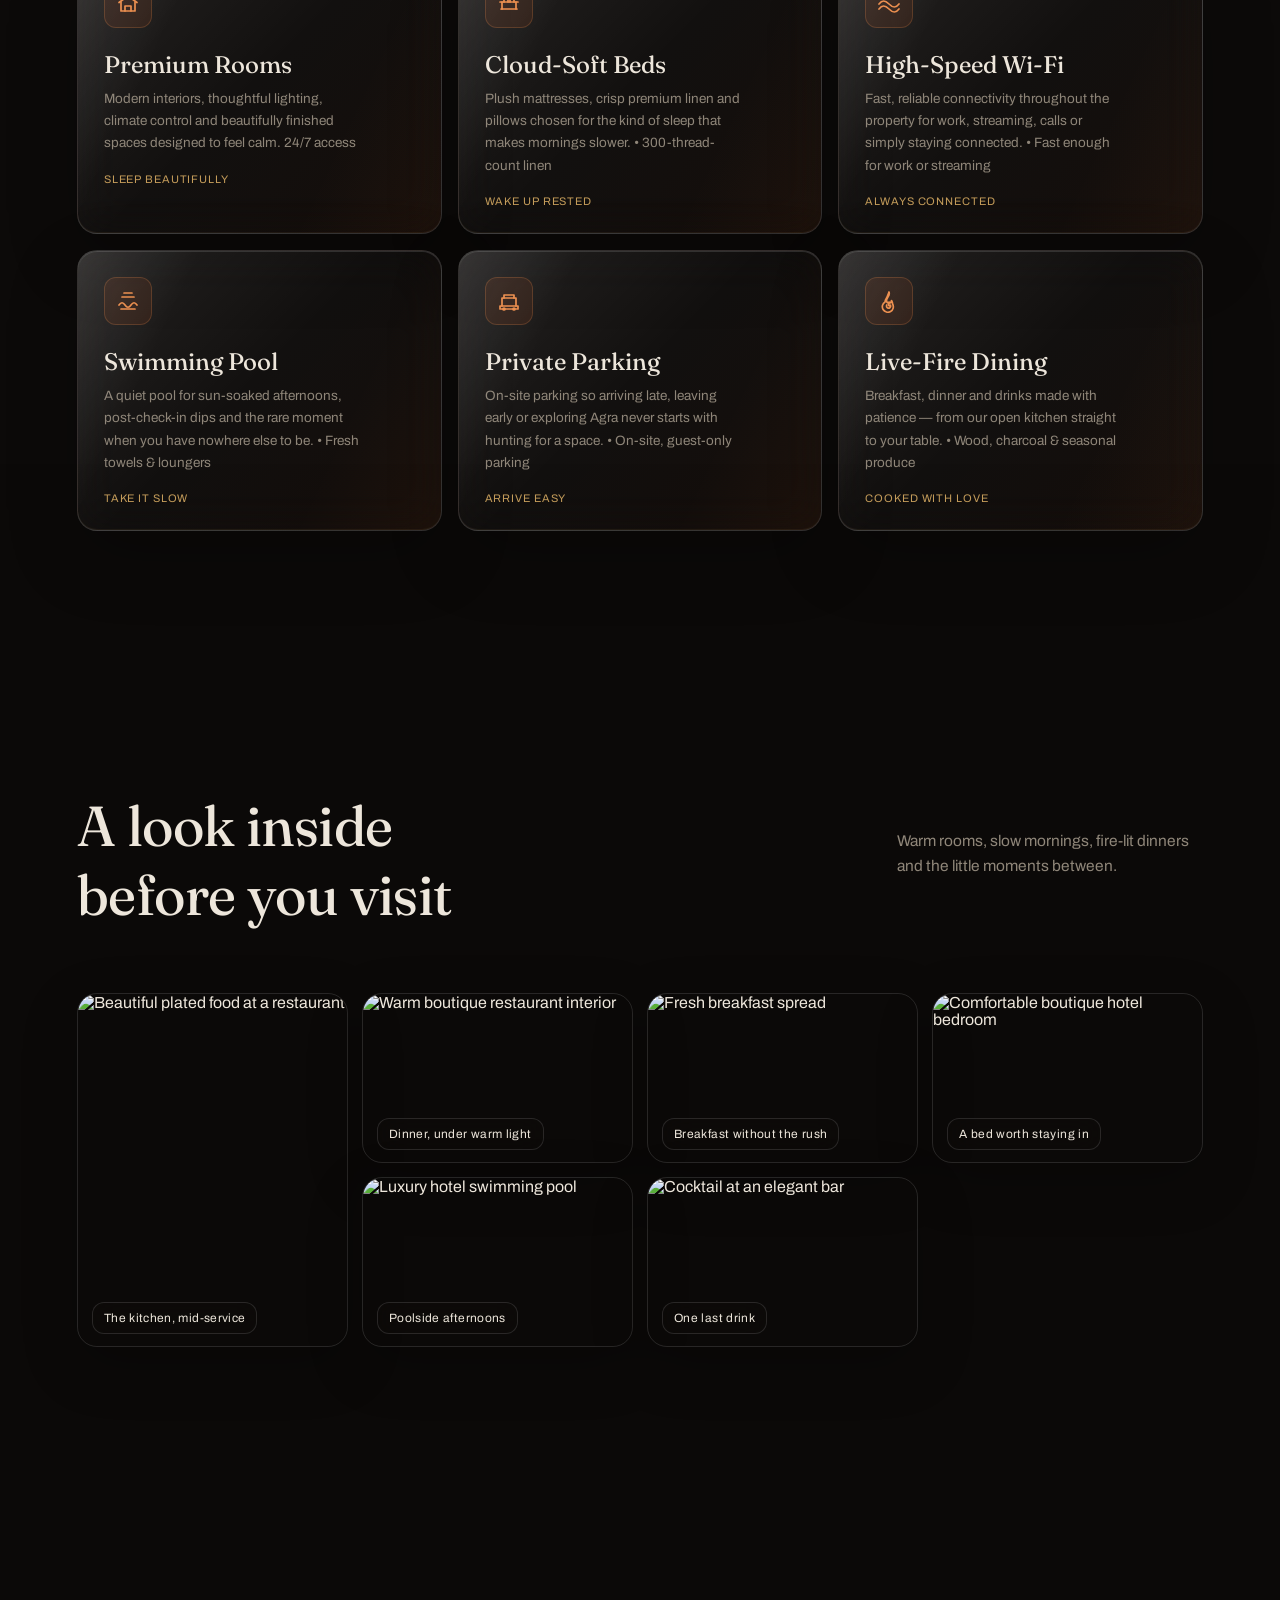
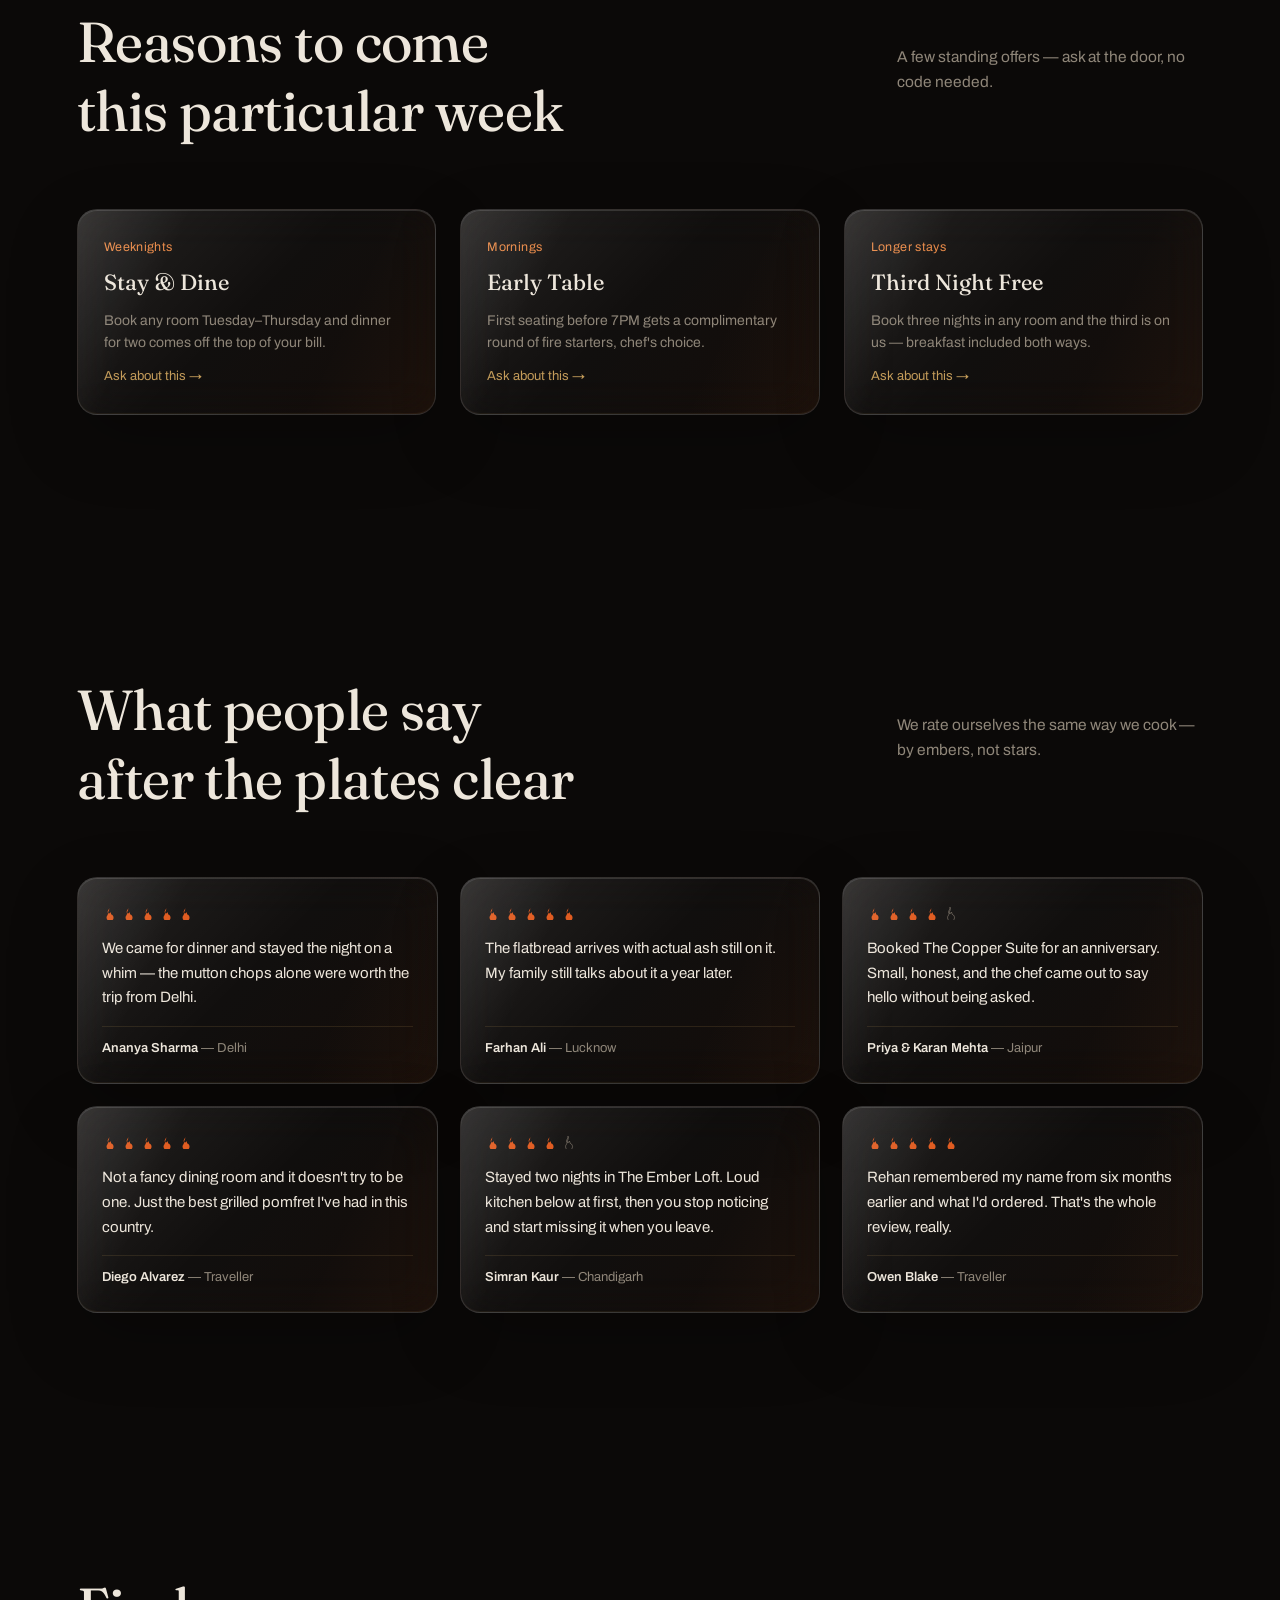
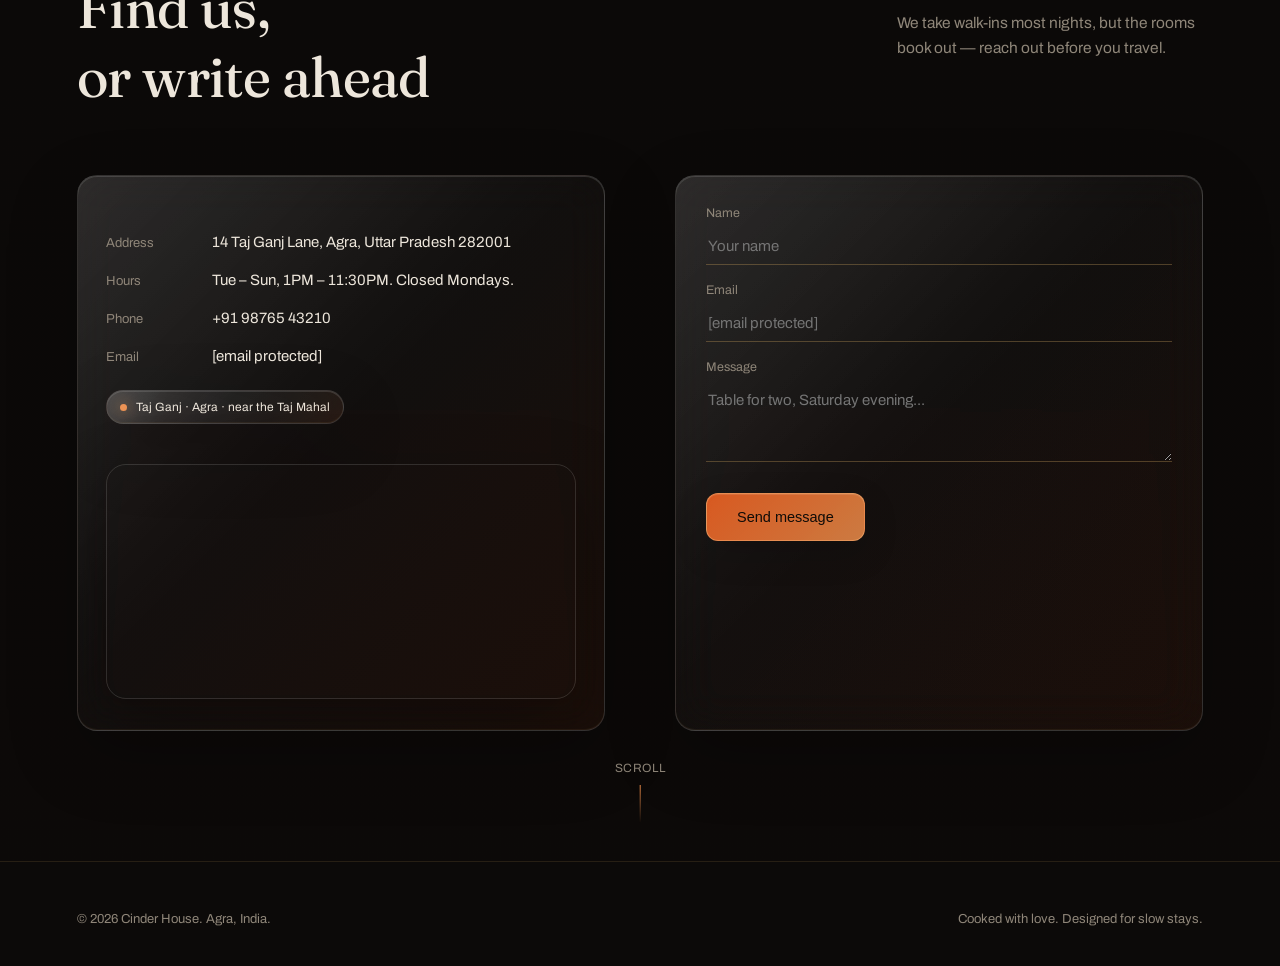
==== commit c0d3488a: "revert: restore original index.html completely and update project README" ====
--- a/index.html
+++ b/index.html
@@ -4,25 +4,14 @@
 <meta charset="UTF-8">
 <meta name="viewport" content="width=device-width, initial-scale=1.0">
 <meta name="description" content="Cinder House — a live-fire kitchen and five-room boutique stay in Taj Ganj, Agra. Come for the room. Stay for the feeling.">
-<meta name="theme-color" content="#e05c21">
-<link rel="manifest" href="./manifest.json">
-
-<!-- OpenGraph & Twitter Card Metadata -->
+<meta name="theme-color" content="#0c0a09">
 <meta property="og:title" content="Cinder House — Live Fire Kitchen & Rooms">
 <meta property="og:description" content="A live-fire kitchen and five-room boutique stay in Agra, built around good food and good rest.">
 <meta property="og:type" content="website">
-<meta property="og:url" content="https://aaddi1.github.io/Cinder-House/">
-<meta property="og:image" content="https://images.unsplash.com/photo-1542314831-068cd1dbfeeb?auto=format&amp;fit=crop&amp;w=1200&amp;q=80">
-<meta name="twitter:card" content="summary_large_image">
-<meta name="twitter:title" content="Cinder House — Live Fire Kitchen & Rooms">
-<meta name="twitter:description" content="A live-fire kitchen and five-room boutique stay in Taj Ganj, Agra.">
-<meta name="twitter:image" content="https://images.unsplash.com/photo-1542314831-068cd1dbfeeb?auto=format&amp;fit=crop&amp;w=1200&amp;q=80">
-
 <title>Cinder House — Live Fire Kitchen &amp; Rooms</title>
 <link rel="preconnect" href="https://fonts.googleapis.com">
 <link rel="preconnect" href="https://fonts.gstatic.com" crossorigin>
-<link href="https://fonts.googleapis.com/css2?family=Fraunces:ital,opsz,wght@0,9..144,300;0,9..144,450;0,9..144,600;1,9..144,400;1,9..144,500&amp;family=Archivo:wght@400;500;600&amp;display=swap" rel="stylesheet">
-
+<link href="https://fonts.googleapis.com/css2?family=Fraunces:ital,opsz,wght@0,9..144,300;0,9..144,450;0,9..144,600;1,9..144,400;1,9..144,500&family=Archivo:wght@400;500;600&display=swap" rel="stylesheet">
 <style>
   :root{
     --charcoal-deep: 12, 10, 8;
@@ -34,26 +23,7 @@
     --smoke: 143, 134, 121;
     --bg-r: 12; --bg-g: 10; --bg-b: 9;
     --stage-glow: 0.35;
-    --r-sm:12px; --r-md:20px; --r-lg:28px;
-  }
-
-  /* Circadian Themes */
-  body.theme-dawn {
-    --bg-r: 24; --bg-g: 18; --bg-b: 14;
-    --ember: 235, 120, 50;
-    --ember-soft: 245, 160, 90;
-  }
-  body.theme-dusk {
-    --bg-r: 18; --bg-g: 11; --bg-b: 8;
-    --ember: 224, 92, 33;
-    --ember-soft: 235, 140, 74;
-  }
-  body.theme-midnight {
-    --bg-r: 8; --bg-g: 7; --bg-b: 9;
-    --ember: 200, 70, 20;
-    --ember-soft: 220, 110, 50;
-  }
-
+  }
   *{box-sizing:border-box; margin:0; padding:0;}
   html{scroll-behavior:smooth;}
   body{
@@ -86,70 +56,49 @@
 
   main, header, footer{ position:relative; z-index:2; }
 
-  /* ---------- LIQUID GLASS SYSTEM & FALLBACKS ---------- */
-  .glass{
-    position:relative;
-    background: linear-gradient(135deg, rgba(255,255,255,0.085), rgba(255,255,255,0.025) 48%, rgba(224,92,33,0.045));
-    border:1px solid rgba(255,255,255,0.14);
-    box-shadow: inset 0 1px 0 rgba(255,255,255,0.12), 0 20px 60px rgba(0,0,0,0.25);
-    backdrop-filter: blur(22px) saturate(125%);
-    -webkit-backdrop-filter: blur(22px) saturate(125%);
-  }
-  @supports not (backdrop-filter: blur(20px)){
-    .glass{ background: rgba(22, 19, 15, 0.94) !important; }
-  }
-
   /* ---------- NAV ---------- */
   nav{
     position:fixed; top:0; left:0; right:0; z-index:20;
     display:flex; align-items:center; justify-content:space-between;
-    padding: 24px 5vw;
-    transition: all 0.4s ease;
+    padding: 26px 5vw;
+    transition: padding 0.4s ease, background-color 0.4s ease, backdrop-filter 0.4s ease;
   }
   nav.scrolled{
-    padding: 14px 5vw;
-    background: rgba(18,15,12,.65);
-    backdrop-filter: blur(22px) saturate(130%);
-    -webkit-backdrop-filter: blur(22px) saturate(130%);
-    border: 1px solid rgba(255,255,255,.10);
-    border-radius: var(--r-md);
-    left: 18px; right: 18px; top: 12px;
+    padding: 16px 5vw;
+    background: rgba(var(--charcoal-deep), 0.72);
+    backdrop-filter: blur(10px);
+    border-bottom: 1px solid rgba(var(--brass), 0.15);
   }
   .brandmark{
     font-family:'Fraunces', serif; font-weight:500; font-style:italic;
     font-size: clamp(20px, 2.1vw, 26px);
-    display:inline-flex; align-items:center; gap:10px;
-  }
+    letter-spacing: 0.01em;
+  }
+  .brandmark{display:inline-flex;align-items:center;gap:10px;}
   .brand-logo{width:34px;height:34px;display:grid;place-items:center;position:relative;flex:0 0 34px;}
   .brand-logo canvas{width:34px;height:34px;display:block;}
+  .brandmark:hover .brand-logo{filter:drop-shadow(0 0 8px rgba(235,140,74,.38));}
   .skip-link{position:fixed;left:18px;top:12px;z-index:100;padding:10px 14px;border-radius:10px;background:#f0e8dc;color:#100c08;transform:translateY(-150%);transition:transform .25s ease;font-size:13px;}
   .skip-link:focus{transform:none;}
-  .navlinks{ display:none; gap: clamp(18px, 2.2vw, 36px); font-size:14.5px; color: rgb(var(--smoke)); }
+  .navlinks{ display:flex; gap: clamp(18px, 2.5vw, 42px); font-size:14.5px; color: rgb(var(--smoke)); }
   .navlinks a{ position:relative; padding: 4px 0; transition: color 0.3s; }
   .navlinks a:hover, .navlinks a:focus-visible{ color: rgb(var(--bone)); }
+  .navlinks a::after{
+    content:''; position:absolute; left:0; right:100%; bottom:0; height:1px;
+    background: rgb(var(--ember-soft)); transition: right 0.35s ease;
+  }
+  .navlinks a:hover::after, .navlinks a:focus-visible::after{ right:0; }
+  .navlinks{ display:none; }
   @media(min-width:900px){ .navlinks{ display:flex; } }
 
-  .nav-right{ display:flex; align-items:center; gap:12px; }
-  .theme-toggle-wrap{ display:flex; gap:4px; padding:3px; border-radius:999px; background:rgba(255,255,255,0.06); border:1px solid rgba(255,255,255,0.1); }
-  .theme-btn{ background:transparent; border:none; color:rgb(var(--smoke)); font-size:12px; padding:4px 8px; border-radius:999px; cursor:pointer; transition:all .25s; }
-  .theme-btn.active, .theme-btn:hover{ background:rgb(var(--ember)); color:#100c08; font-weight:600; }
-
-  .audio-toggle{ background:rgba(255,255,255,0.06); border:1px solid rgba(255,255,255,0.12); color:rgb(var(--bone)); padding:6px 12px; border-radius:999px; font-size:12px; cursor:pointer; display:inline-flex; align-items:center; gap:6px; transition:all .25s; }
-  .audio-toggle:hover{ border-color:rgb(var(--ember-soft)); color:rgb(var(--ember-soft)); }
-
-  .btn{
-    display:inline-flex; align-items:center; justify-content:center; gap:8px; padding: 13px 26px; border-radius:var(--r-sm);
-    font-size:14px; font-weight:500; border:1px solid rgba(255,255,255,0.14); transition: all 0.3s ease; cursor:pointer;
-  }
-  .btn.solid{ background: linear-gradient(135deg, rgba(224,92,33,.96), rgba(235,140,74,.86)); border-color: rgba(255,190,130,.45); color:#100c08; }
-  .btn.solid:hover{ transform: translateY(-2px); box-shadow:0 8px 24px rgba(224,92,33,0.35); }
-  .btn.ghost{ background: rgba(255,255,255,0.06); }
-  .btn.ghost:hover{ border-color: rgb(var(--brass)); background: rgba(var(--brass),0.12); transform: translateY(-2px); }
+  .nav-right{ display:flex; align-items:center; gap:16px; }
+  .btn.nav-book{ padding:10px 20px; font-size:13px; }
+  @media(max-width:520px){ .btn.nav-book{ display:none; } .fab-main{width:56px;height:56px;} .fab-item{width:44px;height:44px;} }
 
   .hamburger{
     display:flex; flex-direction:column; justify-content:center; gap:5px;
     width:38px; height:38px; background:transparent; border:1px solid rgba(var(--brass),0.35);
-    border-radius:var(--r-sm); cursor:pointer; padding:0 9px;
+    border-radius:2px; cursor:pointer; padding:0 9px;
   }
   .hamburger span{ display:block; width:100%; height:1px; background: rgb(var(--bone)); transition: all 0.3s ease; }
   .hamburger[aria-expanded="true"] span:nth-child(1){ transform: translateY(6px) rotate(45deg); }
@@ -159,165 +108,357 @@
 
   .mobile-nav{
     position:fixed; inset:0; z-index:15; background: rgba(var(--charcoal-deep), 0.98);
-    display:flex; flex-direction:column; align-items:center; justify-content:center; gap:22px;
-    font-family:'Fraunces', serif; font-size:24px; font-style:italic;
+    display:flex; flex-direction:column; align-items:center; justify-content:center; gap:26px;
+    font-family:'Fraunces', serif; font-size:26px; font-style:italic;
     opacity:0; pointer-events:none; transform: translateY(-16px); transition: all 0.4s ease;
   }
   .mobile-nav.open{ opacity:1; pointer-events:auto; transform: translateY(0); }
+  .mobile-nav a{ color: rgb(var(--bone)); }
+  .mobile-nav a.btn{ font-family:'Archivo', sans-serif; font-style:normal; font-size:14px; }
 
   /* ---------- HERO ---------- */
   .hero{
     min-height:100vh; display:flex; flex-direction:column; align-items:center; justify-content:center;
     text-align:center; padding: 140px 6vw 80px;
   }
-  .hero .kicker{ font-size:14px; color: rgb(var(--ember-soft)); letter-spacing:0.04em; margin-bottom:20px; font-weight:500; }
-  .hero h1{
+  .hero .kicker{opacity:0;animation:heroIn .9s .15s cubic-bezier(.2,.7,.2,1) forwards;
+    font-size:14px; color: rgb(var(--ember-soft)); letter-spacing:0.04em; margin-bottom:22px; font-weight:500;
+  }
+  .hero h1{opacity:0;transform:translateY(26px);animation:heroIn .95s .28s cubic-bezier(.2,.7,.2,1) forwards;
     font-family:'Fraunces', serif; font-weight:450; font-style:italic;
-    font-size: clamp(48px, 9.5vw, 120px); line-height:0.95; letter-spacing:-0.01em; max-width: 16ch;
-  }
-  .hero .sub{ margin-top:24px; max-width:46ch; font-size: clamp(15px,1.5vw,18px); color: rgb(var(--smoke)); line-height:1.6; }
-  .hero .cta-row{ margin-top:40px; display:flex; gap:16px; flex-wrap:wrap; justify-content:center; }
+    font-size: clamp(52px, 10.5vw, 138px); line-height:0.94; letter-spacing:-0.01em;
+    max-width: 16ch;
+  }
+  .hero .sub{opacity:0;transform:translateY(18px);animation:heroIn .85s .5s cubic-bezier(.2,.7,.2,1) forwards;
+    margin-top:28px; max-width:44ch; font-size: clamp(16px,1.6vw,19px); color: rgb(var(--smoke)); line-height:1.6;
+  }
+  .hero .cta-row{ opacity:0;transform:translateY(16px);animation:heroIn .8s .68s cubic-bezier(.2,.7,.2,1) forwards; margin-top:44px; display:flex; gap:18px; flex-wrap:wrap; justify-content:center; }
+  .btn{
+    display:inline-flex; align-items:center; gap:10px; padding: 15px 30px; border-radius:2px;
+    font-size:14.5px; font-weight:500; border:1px solid rgba(var(--brass),0.4); transition: all 0.35s ease;
+  }
+  .btn.solid{ background: rgb(var(--ember)); border-color: rgb(var(--ember)); color:#100c08; }
+  .btn.solid:hover{ background: rgb(var(--ember-soft)); transform: translateY(-2px); }
+  .btn.ghost:hover{ border-color: rgb(var(--brass)); background: rgba(var(--brass),0.08); transform: translateY(-2px); }
+
+  @keyframes heroIn{to{opacity:1;transform:none;}}
+
+  .scroll-cue{
+    position:absolute; bottom:38px; left:50%; transform:translateX(-50%);
+    display:flex; flex-direction:column; align-items:center; gap:10px; font-size:12px; color: rgb(var(--smoke)); letter-spacing:0.05em;
+  }
+  .scroll-cue .line{ width:1px; height:38px; background: linear-gradient(rgb(var(--ember-soft)), transparent); animation: dripline 2.2s ease-in-out infinite; }
+  @keyframes dripline{ 0%{ transform:scaleY(0); transform-origin:top;} 50%{transform:scaleY(1); transform-origin:top;} 50.1%{transform-origin:bottom;} 100%{transform:scaleY(0); transform-origin:bottom;} }
+
+  /* ---------- SECTION shell ---------- */
+  section{ padding: 130px 6vw; max-width:1280px; margin:0 auto; }
+  .eyebrow-row{ display:flex; align-items:baseline; justify-content:space-between; gap:24px; margin-bottom:64px; flex-wrap:wrap; }
+  .eyebrow-row h2{
+    font-family:'Fraunces', serif; font-weight:450; font-size: clamp(34px, 4.4vw, 58px); letter-spacing:-0.01em;
+  }
+  .eyebrow-row p{ max-width:34ch; color:rgb(var(--smoke)); font-size:15.5px; line-height:1.6; }
+
+  /* ---------- PHILOSOPHY / OWNER ---------- */
+  .owner-grid{ display:grid; grid-template-columns: 0.85fr 1.15fr; gap: 72px; align-items:center; }
+  @media(max-width:820px){ .owner-grid{ grid-template-columns:1fr; } }
+  .owner-portrait{
+    aspect-ratio: 4/5; border-radius:2px; overflow:hidden; position:relative;
+    background: linear-gradient(155deg, rgba(var(--brass),0.25), rgba(var(--charcoal-deep),0.9));
+    display:flex; align-items:flex-end; padding:26px;
+    border:1px solid rgba(var(--brass),0.25);
+  }
+  .owner-portrait svg{ position:absolute; inset:0; width:100%; height:100%; opacity:0.9; }
+  .owner-portrait::after{
+    content:''; position:absolute; inset:0; z-index:0;
+    background: linear-gradient(to top, rgba(10,8,7,0.85) 0%, rgba(10,8,7,0.15) 45%, transparent 70%);
+  }
+  .owner-portrait .cap{ position:relative; z-index:2; font-size:13px; color:rgb(var(--bone)); }
+  .owner-quote{
+    font-family:'Fraunces', serif; font-style:italic; font-weight:400;
+    font-size: clamp(22px, 2.6vw, 30px); line-height:1.5; color:rgb(var(--bone));
+  }
+  .owner-quote span{ color: rgb(var(--ember-soft)); }
+  .owner-bio{ margin-top:26px; color:rgb(var(--smoke)); line-height:1.75; font-size:15.5px; max-width:58ch; }
+  .owner-name{ margin-top:30px; font-size:15px; }
+  .owner-name b{ color:rgb(var(--bone)); font-weight:600; }
+
+  /* ---------- MENU ---------- */
+  .menu-tabs{ display:flex; gap:8px; flex-wrap:wrap; margin-bottom:50px; }
+  .menu-tab{
+    padding:10px 18px; border:1px solid rgba(var(--brass),0.3); font-size:13.5px; border-radius:2px; color:rgb(var(--smoke)); cursor:pointer; transition: all 0.3s;
+    background:transparent; font-family:inherit;
+  }
+  .menu-tab.active, .menu-tab:hover{ color:rgb(var(--bone)); border-color: rgb(var(--ember-soft)); background: rgba(var(--ember),0.08); }
+  .menu-course{ display:none; }
+  .menu-course.active{ display:block; animation: fadein 0.5s ease; }
+  @keyframes fadein{ from{opacity:0; transform:translateY(6px);} to{opacity:1; transform:translateY(0);} }
+  .menu-item{
+    display:flex; align-items:baseline; gap:14px; padding: 22px 0; border-bottom:1px solid rgba(var(--brass),0.14);
+  }
+  .menu-item .name-block{ flex:0 0 auto; }
+  .menu-item .name{ font-family:'Fraunces', serif; font-size:19px; font-weight:450; }
+  .menu-item .desc{ color:rgb(var(--smoke)); font-size:14px; margin-top:6px; max-width:52ch; }
+  .menu-grid{ display:grid; grid-template-columns: 1fr 1fr; column-gap:56px; }
+  @media(max-width:760px){ .menu-grid{ grid-template-columns:1fr; } }
+
+  /* ---------- ROOMS ---------- */
+  .room-scroller{ display:flex; gap:22px; overflow-x:auto; padding-bottom:20px; scroll-snap-type:x mandatory; margin: 0 -6vw; padding-left:6vw; padding-right:6vw; }
+  .room-scroller::-webkit-scrollbar{ height:6px; }
+  .room-scroller::-webkit-scrollbar-thumb{ background: rgba(var(--brass),0.4); border-radius:3px; }
+  .room-card{
+    scroll-snap-align:start; flex:0 0 min(340px, 82vw); border:1px solid rgba(var(--brass),0.25);
+    background: rgba(var(--charcoal),0.55); padding:26px; border-radius:2px; transition: transform 0.15s ease;
+    transform-style: preserve-3d; will-change: transform;
+  }
+  .room-card .room-visual{
+    aspect-ratio:5/4; margin-bottom:18px; border-radius:17px; position:relative; overflow:hidden;
+    background:linear-gradient(160deg,rgba(var(--ember),.22),rgba(var(--charcoal-deep),.95));
+  }
+  .room-card .room-visual img{position:absolute;inset:0;width:100%;height:100%;object-fit:cover;transition:transform .8s cubic-bezier(.2,.7,.2,1),filter .5s ease;}
+  .room-card:hover .room-visual img{transform:scale(1.06);filter:saturate(1.08);}
+  .room-card .room-visual::after{content:'';position:absolute;inset:0;background:linear-gradient(to top,rgba(10,8,7,.6),transparent 55%);}
+  .room-card h3{ font-family:'Fraunces', serif; font-size:25px; font-weight:450; margin:0 12px 8px; }
+  .room-card .room-desc{ color:rgb(var(--smoke)); font-size:14px; line-height:1.65; margin:0 12px 18px; min-height:66px; }
+  .room-card .room-foot{ display:flex; justify-content:space-between; align-items:center; border-top:1px solid rgba(var(--brass),0.18); padding:16px 12px 10px; }
+  .room-card .room-price{ font-size:17px; color:rgb(var(--ember-soft)); }
+  .room-card .room-price small{ color:rgb(var(--smoke)); font-size:12px; }
+  .room-card .room-book{ font-size:13px; color:rgb(var(--brass)); border-bottom:1px solid transparent; }
+  .room-card .room-book:hover{ border-color: rgb(var(--brass)); }
+
+  /* ---------- LIQUID GLASS / EXPERIENCE ---------- */
+  .glass{
+    position:relative;
+    background:
+      linear-gradient(135deg, rgba(255,255,255,0.105), rgba(255,255,255,0.028) 48%, rgba(224,92,33,0.045));
+    border:1px solid rgba(255,255,255,0.14);
+    box-shadow:
+      inset 0 1px 0 rgba(255,255,255,0.13),
+      inset 0 -1px 0 rgba(196,156,90,0.08),
+      0 24px 70px rgba(0,0,0,0.22);
+    backdrop-filter: blur(22px) saturate(125%);
+    -webkit-backdrop-filter: blur(22px) saturate(125%);
+  }
+  .glass::before{
+    content:''; position:absolute; inset:0; pointer-events:none; border-radius:inherit;
+    background:linear-gradient(115deg,rgba(255,255,255,0.13),transparent 25%,transparent 70%,rgba(235,140,74,0.06));
+    opacity:.75;
+  }
+  .hero::after{
+    content:''; position:absolute; inset:auto 0 0; height:48%; z-index:-1; pointer-events:none;
+    background:
+      linear-gradient(to bottom, transparent, rgba(12,10,8,.42)),
+      url('https://images.unsplash.com/photo-1542314831-068cd1dbfeeb?auto=format&fit=crop&w=2200&q=82') center 58%/cover;
+    opacity:.20;
+    mask-image:linear-gradient(to bottom, transparent 0%, black 55%, black 100%);
+    -webkit-mask-image:linear-gradient(to bottom, transparent 0%, black 55%, black 100%);
+  }
   .hero-trust{
-    width:min(920px,92vw); margin-top:50px; display:grid; grid-template-columns:repeat(4,1fr); gap:10px;
+    width:min(920px,92vw); margin-top:54px; display:grid; grid-template-columns:repeat(4,1fr);
+    gap:10px; position:relative; z-index:3;
   }
   .hero-stat{ padding:16px 18px; border-radius:16px; text-align:left; }
   .hero-stat b{ display:block; font-family:'Fraunces',serif; font-size:20px; font-weight:450; color:rgb(var(--bone)); }
   .hero-stat span{ display:block; margin-top:4px; font-size:11.5px; letter-spacing:.05em; text-transform:uppercase; color:rgb(var(--smoke)); }
-  @media(max-width:700px){ .hero-trust{grid-template-columns:1fr 1fr;} }
-
-  /* ---------- SECTIONS ---------- */
-  section{ padding: 110px 6vw; max-width:1280px; margin:0 auto; }
-  .eyebrow-row{ display:flex; align-items:baseline; justify-content:space-between; gap:24px; margin-bottom:50px; flex-wrap:wrap; }
-  .eyebrow-row h2{ font-family:'Fraunces', serif; font-weight:450; font-size: clamp(32px, 4vw, 54px); }
-  .eyebrow-row p{ max-width:36ch; color:rgb(var(--smoke)); font-size:15px; line-height:1.6; }
-
-  /* ---------- DIETARY FILTERS ---------- */
-  .dietary-bar{ display:flex; gap:8px; flex-wrap:wrap; margin-bottom:24px; }
-  .dietary-pill{ padding:6px 14px; border-radius:999px; background:rgba(255,255,255,0.05); border:1px solid rgba(255,255,255,0.12); color:rgb(var(--smoke)); font-size:12.5px; cursor:pointer; transition:all .25s; }
-  .dietary-pill.active, .dietary-pill:hover{ border-color:rgb(var(--ember-soft)); color:rgb(var(--bone)); background:rgba(var(--ember),0.15); }
-
-  .menu-tabs{ display:flex; gap:8px; flex-wrap:wrap; margin-bottom:40px; }
-  .menu-tab{
-    padding:10px 18px; border:1px solid rgba(var(--brass),0.3); font-size:13.5px; border-radius:var(--r-sm); color:rgb(var(--smoke)); cursor:pointer;
-    background:rgba(255,255,255,0.03); font-family:inherit; transition: all 0.3s;
-  }
-  .menu-tab.active, .menu-tab:hover{ color:rgb(var(--bone)); border-color: rgb(var(--ember-soft)); background: rgba(var(--ember),0.12); }
-  .menu-course{ display:none; }
-  .menu-course.active{ display:block; animation: fadein 0.4s ease; }
-  @keyframes fadein{ from{opacity:0; transform:translateY(6px);} to{opacity:1; transform:translateY(0);} }
-  .menu-grid{ display:grid; grid-template-columns: 1fr 1fr; column-gap:50px; }
-  @media(max-width:760px){ .menu-grid{ grid-template-columns:1fr; } }
-  .menu-item{ display:flex; align-items:baseline; justify-content:space-between; padding: 20px 0; border-bottom:1px solid rgba(var(--brass),0.14); transition:opacity .3s, transform .3s; }
-  .menu-item.hidden{ display:none; }
-  .menu-item .name{ font-family:'Fraunces', serif; font-size:18px; font-weight:450; }
-  .menu-item .desc{ color:rgb(var(--smoke)); font-size:13.5px; margin-top:5px; max-width:48ch; }
-  .diet-tag{ display:inline-block; font-size:10.5px; text-transform:uppercase; padding:2px 7px; border-radius:4px; margin-left:6px; background:rgba(235,140,74,0.15); color:rgb(var(--ember-soft)); }
-
-  /* ---------- ROOMS & 3D PREVIEW ---------- */
-  .room-scroller{ display:flex; gap:22px; overflow-x:auto; padding-bottom:20px; scroll-snap-type:x mandatory; margin: 0 -6vw; padding-left:6vw; padding-right:6vw; }
-  .room-card{
-    scroll-snap-align:start; flex:0 0 min(350px, 84vw); border-radius:var(--r-md); padding:24px;
-    display:flex; flex-direction:column; justify-content:space-between;
-  }
-  .room-visual{ aspect-ratio:5/4; margin-bottom:16px; border-radius:var(--r-sm); position:relative; overflow:hidden; }
-  .room-visual img{ width:100%; height:100%; object-fit:cover; transition:transform .7s ease; }
-  .room-card:hover .room-visual img{ transform:scale(1.05); }
-  .room-card h3{ font-family:'Fraunces', serif; font-size:24px; margin-bottom:8px; }
-  .room-desc{ color:rgb(var(--smoke)); font-size:13.5px; line-height:1.6; margin-bottom:16px; }
-  .room-actions{ display:flex; gap:10px; margin-top:14px; align-items:center; }
-  .room-price{ font-size:18px; color:rgb(var(--ember-soft)); font-weight:600; }
-  .room-price small{ color:rgb(var(--smoke)); font-size:12px; font-weight:400; }
-  .btn-3d{ padding:7px 13px; font-size:12px; border-radius:var(--r-sm); background:rgba(255,255,255,0.08); border:1px solid rgba(255,255,255,0.18); color:rgb(var(--bone)); cursor:pointer; }
-  .btn-3d:hover{ border-color:rgb(var(--ember-soft)); color:rgb(var(--ember-soft)); }
-
-  /* ---------- 3D ROOM MODAL ---------- */
-  .modal-overlay{
-    position:fixed; inset:0; z-index:90; background:rgba(10,8,7,0.85); backdrop-filter:blur(16px);
-    display:none; align-items:center; justify-content:center; padding:20px; opacity:0; transition:opacity .35s ease;
-  }
-  .modal-overlay.active{ display:flex; opacity:1; }
-  .modal-card{ width:min(860px, 94vw); border-radius:var(--r-md); padding:28px; position:relative; max-height:90vh; overflow-y:auto; }
-  .modal-close{ position:absolute; top:20px; right:20px; background:transparent; border:none; color:rgb(var(--smoke)); font-size:24px; cursor:pointer; }
-  .modal-close:hover{ color:rgb(var(--bone)); }
-  #canvas3DContainer{ width:100%; height:360px; border-radius:var(--r-sm); overflow:hidden; margin:16px 0; position:relative; background:#080706; }
-  #canvas3D{ width:100%; height:100%; display:block; }
-
-  /* ---------- BOOKING MODAL ---------- */
-  .booking-form-grid{ display:grid; grid-template-columns:1fr 1fr; gap:16px; margin-top:18px; }
-  @media(max-width:600px){ .booking-form-grid{ grid-template-columns:1fr; } }
-  .calc-summary{ margin-top:16px; padding:14px; border-radius:var(--r-sm); background:rgba(255,255,255,0.05); border:1px solid rgba(255,255,255,0.1); font-size:13.5px; display:flex; justify-content:space-between; align-items:center; }
-  .calc-total{ font-size:18px; color:rgb(var(--ember-soft)); font-weight:600; }
-
-  /* ---------- AMENITIES & GALLERY ---------- */
+  @media(max-width:700px){ .hero-trust{grid-template-columns:1fr 1fr; margin-top:38px;} }
+
+  .why-grid{ display:grid; grid-template-columns:.95fr 1.05fr; gap:56px; align-items:center; }
+  @media(max-width:850px){ .why-grid{grid-template-columns:1fr;} }
+  .why-image{ aspect-ratio:4/3; min-height:0; border-radius:28px; overflow:hidden; position:relative; background:rgba(12,10,8,.78); }
+  .why-image img{width:100%; height:100%; object-fit:cover; object-position:center center; transition:transform .9s cubic-bezier(.2,.7,.2,1);}
+  .why-image:hover img{transform:scale(1.045);}
+  .why-image::after{content:'';position:absolute;inset:0;background:linear-gradient(to top,rgba(10,8,7,.72),transparent 55%);}
+  .why-caption{position:absolute;left:24px;bottom:22px;z-index:2;font-size:12px;letter-spacing:.08em;text-transform:uppercase;color:rgb(var(--bone));}
+  .why-copy .kicker-small{color:rgb(var(--ember-soft));font-size:12px;letter-spacing:.11em;text-transform:uppercase;margin-bottom:18px;}
+  .why-copy h2{font-family:'Fraunces',serif;font-size:clamp(38px,5vw,64px);font-weight:450;line-height:.98;margin-bottom:22px;}
+  .why-copy > p{color:rgb(var(--smoke));font-size:15.5px;line-height:1.8;max-width:52ch;}
+  .why-points{display:grid;grid-template-columns:1fr 1fr;gap:12px;margin-top:30px;}
+  .why-point{padding:18px;border-radius:18px;}
+  .why-point b{font-family:'Fraunces',serif;font-size:19px;font-weight:450;}
+  .why-point span{display:block;margin-top:6px;color:rgb(var(--smoke));font-size:12.5px;line-height:1.5;}
+  @media(max-width:560px){.why-points{grid-template-columns:1fr;}}
+
+  /* ---------- AMENITIES ---------- */
   .amenity-grid{ display:grid; grid-template-columns: repeat(3, 1fr); gap:16px; }
-  @media(max-width:850px){ .amenity-grid{ grid-template-columns:1fr 1fr; } }
-  @media(max-width:560px){ .amenity-grid{ grid-template-columns:1fr; } }
-  .amenity-card{ padding:26px; border-radius:var(--r-md); transition:transform .3s ease; }
-  .amenity-card:hover{ transform:translateY(-4px); }
-  .amenity-icon{ width:44px; height:44px; border-radius:12px; display:grid; place-items:center; margin-bottom:18px; background:rgba(224,92,33,.12); color:rgb(var(--ember-soft)); }
-  .amenity-icon svg{ width:22px; height:22px; stroke:currentColor; }
-
-  .gallery-grid{ display:grid; grid-template-columns: repeat(4, 1fr); grid-auto-rows:180px; gap:14px; }
-  @media(max-width:900px){ .gallery-grid{ grid-template-columns: repeat(2, 1fr); } }
-  .gallery-tile{ position:relative; overflow:hidden; border-radius:var(--r-md); }
+  @media(max-width:900px){ .amenity-grid{ grid-template-columns:1fr 1fr; } }
+  @media(max-width:600px){ .amenity-grid{ grid-template-columns:1fr; } }
+  .amenity-card{
+    min-height:250px; padding:26px; border-radius:22px; overflow:hidden; transition:transform .35s ease,border-color .35s ease;
+  }
+  .amenity-card:hover{transform:translateY(-6px);border-color:rgba(235,140,74,.45);}
+  .amenity-icon{
+    width:48px;height:48px;border-radius:15px;display:grid;place-items:center;margin-bottom:22px;
+    background:rgba(224,92,33,.10);border:1px solid rgba(235,140,74,.22);color:rgb(var(--ember-soft));
+  }
+  .amenity-icon svg{width:24px;height:24px;stroke:currentColor;}
+  .amenity-card h3{ font-family:'Fraunces', serif; font-weight:450; font-size:24px; margin-bottom:9px; color:rgb(var(--bone)); }
+  .amenity-card p{color:rgb(var(--smoke));font-size:13.5px;line-height:1.65;max-width:32ch;}
+  .amenity-meta{margin-top:18px;font-size:11px;text-transform:uppercase;letter-spacing:.08em;color:rgb(var(--brass));}
+
+
+  .owner-portrait{border-radius:24px;box-shadow:0 25px 80px rgba(0,0,0,.3);}
+  .owner-portrait img{position:absolute;inset:0;width:100%;height:100%;object-fit:cover;object-position:center top;z-index:1;}
+  .owner-portrait::after{z-index:2!important;}
+  .contact-info,.contact-form{position:relative;overflow:hidden;}
+  .contact-info::before,.contact-form::before{content:'';position:absolute;inset:0;pointer-events:none;background:linear-gradient(135deg,rgba(255,255,255,.06),transparent 40%,rgba(224,92,33,.04));}
+  .contact-info .contact-list,.contact-form .field,.contact-form button{position:relative;z-index:1;}
+
+  /* ---------- GALLERY ---------- */
+  .gallery-grid{
+    display:grid; grid-template-columns: repeat(4, 1fr); grid-auto-rows:170px; gap:14px;
+  }
+  @media(max-width:900px){ .gallery-grid{ grid-template-columns: repeat(2, 1fr); grid-auto-rows:200px; } }
+  .gallery-tile{
+    position:relative; overflow:hidden; border-radius:20px; border:1px solid rgba(255,255,255,.12);
+    box-shadow:0 18px 55px rgba(0,0,0,.22);
+  }
+  .gallery-tile img{ position:absolute; inset:0; width:100%; height:100%; object-fit:cover; transition:transform .8s cubic-bezier(.2,.7,.2,1), filter .6s ease; }
+  .gallery-tile:hover img{ transform:scale(1.07); filter:saturate(1.08); }
+  .gallery-tile .gcap{
+    position:absolute; left:14px; bottom:12px; font-size:12px; color:rgb(var(--bone));
+    background:rgba(18,15,12,.38);padding:8px 11px;border-radius:12px;backdrop-filter:blur(14px);-webkit-backdrop-filter:blur(14px);
+    border:1px solid rgba(255,255,255,.12);letter-spacing:.03em;
+  }
   .gallery-tile.tall{ grid-row: span 2; }
-  .gallery-tile img{ position:absolute; inset:0; width:100%; height:100%; object-fit:cover; transition:transform .7s ease; }
-  .gallery-tile:hover img{ transform:scale(1.06); }
-  .gcap{ position:absolute; left:12px; bottom:12px; font-size:12px; color:rgb(var(--bone)); background:rgba(18,15,12,.5); padding:6px 10px; border-radius:8px; backdrop-filter:blur(10px); }
-
-  /* ---------- REVIEWS CAROUSEL ---------- */
-  .review-wrap{ display:grid; grid-template-columns: repeat(3, 1fr); gap:20px; }
-  @media(max-width:850px){ .review-wrap{ grid-template-columns:1fr; } }
-  .review-card{ border-radius:var(--r-md); padding:26px; display:flex; flex-direction:column; justify-content:space-between; gap:14px; }
-  .embers-rating{ display:flex; gap:4px; }
-  .embers-rating svg{ width:15px; height:15px; }
-
-  /* ---------- CONTACT & HONEYPOT ---------- */
-  .contact-grid{ display:grid; grid-template-columns: 1fr 1fr; gap:60px; }
-  @media(max-width:800px){ .contact-grid{ grid-template-columns:1fr; } }
-  .field{ margin-bottom:16px; }
-  .field label{ display:block; font-size:12.5px; color:rgb(var(--smoke)); margin-bottom:6px; }
-  .field input, .field select, .field textarea{
-    width:100%; background:rgba(255,255,255,0.04); border:1px solid rgba(var(--brass),0.3); border-radius:var(--r-sm);
-    color:rgb(var(--bone)); font-family:inherit; font-size:14.5px; padding:10px 12px; outline:none; transition:border-color 0.3s;
-  }
-  .field input:focus, .field select:focus, .field textarea:focus{ border-color: rgb(var(--ember-soft)); }
+
+  /* ---------- OFFERS ---------- */
+  .offer-grid{ display:grid; grid-template-columns: repeat(3, 1fr); gap:24px; }
+  @media(max-width:900px){ .offer-grid{ grid-template-columns:1fr 1fr; } }
+  @media(max-width:600px){ .offer-grid{ grid-template-columns:1fr; } }
+  .offer-card{
+    border-radius:22px; padding:30px 26px; display:flex; flex-direction:column; gap:14px; position:relative; overflow:hidden;
+  }
+  .offer-card .offer-tag{ font-size:12.5px; color:rgb(var(--ember-soft)); letter-spacing:0.03em; }
+  .offer-card h3{ font-family:'Fraunces', serif; font-weight:450; font-size:22px; }
+  .offer-card p{ font-size:14px; color:rgb(var(--smoke)); line-height:1.6; flex:1; }
+  .offer-card .offer-cta{ font-size:13px; color:rgb(var(--brass)); border-bottom:1px solid transparent; align-self:flex-start; }
+  .offer-card .offer-cta:hover{ border-color: rgb(var(--brass)); }
+
+  /* ---------- MAP ---------- */
+  .map-frame{
+    margin-top:40px; border:1px solid rgba(255,255,255,.13); border-radius:22px; filter:grayscale(.55) sepia(.22) contrast(1.06);
+    aspect-ratio:16/8; width:100%; box-shadow:0 24px 70px rgba(0,0,0,.28);
+  }
+
+  /* ---------- REVIEWS ---------- */
+  .review-wrap{ display:grid; grid-template-columns: repeat(3, 1fr); gap:22px; }
+  @media(max-width:900px){ .review-wrap{ grid-template-columns:1fr 1fr; } }
+  @media(max-width:600px){ .review-wrap{ grid-template-columns:1fr; } }
+  .review-card{
+    border-radius:20px; padding:28px 24px; display:flex; flex-direction:column; gap:16px;
+  }
+  .embers-rating{ display:flex; gap:5px; }
+  .embers-rating svg{ width:14px; height:14px; }
+  .review-text{ font-size:15px; line-height:1.65; color:rgb(var(--bone)); flex:1; }
+  .review-who{ font-size:13px; color:rgb(var(--smoke)); border-top:1px solid rgba(var(--brass),0.15); padding-top:14px; }
+  .review-who b{ color:rgb(var(--bone)); font-weight:600; }
+
+  /* ---------- CONTACT ---------- */
+  .contact-grid{ display:grid; grid-template-columns: 1fr 1fr; gap:70px; }
+  @media(max-width:820px){ .contact-grid{ grid-template-columns:1fr; } }
+  .contact-list{ list-style:none; margin-top:30px; display:flex; flex-direction:column; gap:22px; }
+  .contact-list li{ display:flex; gap:16px; font-size:15px; color:rgb(var(--bone)); }
+  .contact-list .label{ flex:0 0 90px; color:rgb(var(--smoke)); font-size:13px; padding-top:2px; }
+  .field{ margin-bottom:18px; }
+  .field label{ display:block; font-size:12.5px; color:rgb(var(--smoke)); margin-bottom:8px; }
+  .field input, .field textarea{
+    width:100%; background:transparent; border:none; border-bottom:1px solid rgba(var(--brass),0.35);
+    color:rgb(var(--bone)); font-family:inherit; font-size:15px; padding:10px 2px; outline:none; transition:border-color 0.3s;
+  }
+  .field input:focus, .field textarea:focus{ border-color: rgb(var(--ember-soft)); }
   .field textarea{ resize:vertical; min-height:80px; }
-  .visually-hidden-field{ display:none !important; }
-
-  footer{ padding: 40px 6vw; display:flex; justify-content:space-between; align-items:center; flex-wrap:wrap; gap:14px; border-top:1px solid rgba(var(--brass),0.15); font-size:13px; color:rgb(var(--smoke)); }
+
+  footer{ padding: 50px 6vw 40px; display:flex; justify-content:space-between; align-items:center; flex-wrap:wrap; gap:14px; border-top:1px solid rgba(var(--brass),0.15); font-size:13px; color:rgb(var(--smoke)); }
+
+  /* ---------- FLOATING SOCIAL LOGO ---------- */
+  .fab-wrap{ position:fixed; right: clamp(18px,3vw,34px); bottom: clamp(18px,3vw,34px); z-index:40; }
+  .fab-main{
+    width:60px; height:60px; border-radius:50%; background: rgb(var(--ember));
+    display:flex; align-items:center; justify-content:center; cursor:pointer; border:none;
+    box-shadow: 0 0 0 rgba(224,92,33,0.5), 0 8px 24px rgba(0,0,0,0.45);
+    animation: pulse 3.2s ease-in-out infinite;
+    transition: transform 0.4s cubic-bezier(.34,1.56,.64,1);
+  }
+  .fab-main svg{ width:24px; height:24px; transition: transform 0.4s ease; }
+  .fab-wrap.open .fab-main{ transform: rotate(135deg); }
+  @keyframes pulse{
+    0%,100%{ box-shadow: 0 0 0 0 rgba(224,92,33,0.45), 0 8px 24px rgba(0,0,0,0.45); }
+    50%{ box-shadow: 0 0 0 14px rgba(224,92,33,0), 0 8px 24px rgba(0,0,0,0.45); }
+  }
+  .fab-item{
+    position:absolute; right:6px; bottom:6px; width:48px; height:48px; border-radius:50%;
+    background: rgb(var(--charcoal)); border:1px solid rgba(var(--brass),0.4);
+    display:flex; align-items:center; justify-content:center;
+    opacity:0; transform: scale(0.3) translate(0,0); pointer-events:none;
+    transition: transform 0.45s cubic-bezier(.34,1.56,.64,1), opacity 0.3s ease;
+  }
+  .fab-item svg{ width:19px; height:19px; stroke: rgb(var(--bone)); }
+  .fab-item:hover{ background: rgb(var(--ember-soft)); border-color: rgb(var(--ember-soft)); }
+  .fab-item:hover svg{ stroke:#100c08; }
+  .fab-wrap.open .fab-item{ opacity:1; pointer-events:auto; }
+  /* Six contact options — compact radial fan so every icon stays inside the viewport. */
+  .fab-wrap.open .fab-item:nth-child(1){ transform: translate(-4px, -82px) scale(1); }
+  .fab-wrap.open .fab-item:nth-child(2){ transform: translate(-46px, -70px) scale(1); }
+  .fab-wrap.open .fab-item:nth-child(3){ transform: translate(-74px, -42px) scale(1); }
+  .fab-wrap.open .fab-item:nth-child(4){ transform: translate(-84px, -6px) scale(1); }
+  .fab-wrap.open .fab-item:nth-child(5){ transform: translate(-74px, 30px) scale(1); }
+  .fab-wrap.open .fab-item:nth-child(6){ transform: translate(-46px, 58px) scale(1); }
+  .fab-label{
+    position:absolute; right:66px; top:50%; transform:translateY(-50%); white-space:nowrap;
+    font-size:12px; background: rgb(var(--charcoal-deep)); padding:4px 9px; border-radius:2px;
+    opacity:0; transition: opacity 0.2s; border:1px solid rgba(var(--brass),0.3);
+  }
+  .fab-item:hover .fab-label{ opacity:1; }
+
+  /* ---------- SCROLL REVEALS ---------- */
+  [data-reveal]{
+    opacity:0; transform:translateY(42px) scale(.985);
+    transition:opacity .9s cubic-bezier(.2,.7,.2,1), transform .9s cubic-bezier(.2,.7,.2,1);
+    will-change:opacity,transform;
+  }
+  [data-reveal="left"]{transform:translateX(-48px) scale(.985);}
+  [data-reveal="right"]{transform:translateX(48px) scale(.985);}
+  [data-reveal="scale"]{transform:scale(.94);}
+  [data-reveal].is-visible{opacity:1;transform:none;}
+  .reveal-stagger > [data-reveal]{transition-delay:calc(var(--reveal-i, 0) * 90ms);}
+
+  @media (prefers-reduced-motion: reduce){
+    *{ animation-duration: 0.01ms !important; animation-iteration-count: 1 !important; transition-duration: 0.01ms !important; scroll-behavior:auto !important; }
+  }
+
+  :focus-visible{ outline: 1px solid rgb(var(--ember-soft)); outline-offset:3px; }
+
+  /* ---------- FINAL DESIGN SYSTEM REFINEMENT ---------- */
+  :root{--r-sm:12px;--r-md:20px;--r-lg:28px;}
+  nav.scrolled{background:rgba(18,15,12,.56);backdrop-filter:blur(22px) saturate(130%);-webkit-backdrop-filter:blur(22px) saturate(130%);border:1px solid rgba(255,255,255,.10);border-radius:var(--r-md);left:18px;right:18px;top:12px;}
+  .btn,.menu-tab,.hamburger{background:linear-gradient(135deg,rgba(255,255,255,.075),rgba(255,255,255,.025));backdrop-filter:blur(18px) saturate(125%);-webkit-backdrop-filter:blur(18px) saturate(125%);border:1px solid rgba(255,255,255,.14);border-radius:var(--r-sm);box-shadow:inset 0 1px 0 rgba(255,255,255,.10),0 12px 35px rgba(0,0,0,.16);}
+  .btn.solid{background:linear-gradient(135deg,rgba(224,92,33,.96),rgba(235,140,74,.86));border-color:rgba(255,190,130,.45);}
+  .menu-tab.active,.menu-tab:hover{background:rgba(235,140,74,.14);border-color:rgba(235,140,74,.45);}
+  .hamburger{border-radius:var(--r-sm);}
+  .room-card{border-radius:var(--r-md);background:linear-gradient(135deg,rgba(255,255,255,.075),rgba(255,255,255,.025));backdrop-filter:blur(18px);-webkit-backdrop-filter:blur(18px);}
+  .room-card .room-visual{border-radius:var(--r-sm);}
+  .why-image{border-radius:var(--r-lg);}
+  .why-point,.amenity-card,.offer-card,.review-card,.contact-info,.contact-form{border-radius:var(--r-md)!important;}
+  .amenity-icon{border-radius:var(--r-sm);}
+  .gallery-tile{border-radius:var(--r-md);}
+  .gallery-tile .gcap{border-radius:var(--r-sm);}
+  .map-frame{border-radius:var(--r-md);}
+  .fab-item{background:linear-gradient(135deg,rgba(255,255,255,.10),rgba(255,255,255,.035));backdrop-filter:blur(18px) saturate(130%);-webkit-backdrop-filter:blur(18px) saturate(130%);border-radius:50%;}
+  .fab-label{border-radius:var(--r-sm);}
+  /* One intentional scroll reveal: Why Us. Everything else stays composed and still. */
+  body [data-reveal]:not(#why):not(#why *){opacity:1!important;transform:none!important;transition:none!important;will-change:auto!important;}
+  #why[data-reveal]{opacity:0;transform:translateY(38px) scale(.985);transition:opacity .95s cubic-bezier(.2,.7,.2,1),transform .95s cubic-bezier(.2,.7,.2,1);}
+  #why[data-reveal].is-visible{opacity:1;transform:none;}
+  /* amenity specificity */
+  .amenity-card:nth-child(1) p::after{content:' 24/7 access';}
+  .amenity-card:nth-child(2) p::after{content:' • 300-thread-count linen';}
+  .amenity-card:nth-child(3) p::after{content:' • Fast enough for work or streaming';}
+  .amenity-card:nth-child(4) p::after{content:' • Fresh towels & loungers';}
+  .amenity-card:nth-child(5) p::after{content:' • On-site, guest-only parking';}
+  .amenity-card:nth-child(6) p::after{content:' • Wood, charcoal & seasonal produce';}
+  @media(max-width:900px){nav.scrolled{left:10px;right:10px;}}
 </style>
 
-<script type="application/ld+json">
-{
-  "@context": "https://schema.org",
-  "@type": "Hotel",
-  "name": "Cinder House",
-  "description": "Live-fire kitchen and five-room boutique stay in Taj Ganj, Agra.",
-  "address": {
-    "@type": "PostalAddress",
-    "streetAddress": "14 Taj Ganj Lane",
-    "addressLocality": "Agra",
-    "addressRegion": "Uttar Pradesh",
-    "postalCode": "282001",
-    "addressCountry": "IN"
-  },
-  "geo": {
-    "@type": "GeoCoordinates",
-    "latitude": "27.1751",
-    "longitude": "78.0421"
-  },
-  "priceRange": "₹3,400 - ₹8,900",
-  "checkinTime": "14:00",
-  "checkoutTime": "11:00",
-  "telephone": "+91 98765 43210",
-  "amenityFeature": [
-    {"@type": "LocationFeatureSpecification", "name": "Swimming Pool", "value": "true"},
-    {"@type": "LocationFeatureSpecification", "name": "Live-Fire Restaurant", "value": "true"},
-    {"@type": "LocationFeatureSpecification", "name": "Free High-Speed Wi-Fi", "value": "true"}
-  ]
-}
-</script>
+<script type="application/ld+json">{"@context":"https://schema.org","@type":"Hotel","name":"Cinder House","description":"Live-fire kitchen and five-room boutique stay in Taj Ganj, Agra.","address":{"@type":"PostalAddress","streetAddress":"14 Taj Ganj Lane","addressLocality":"Agra","addressRegion":"Uttar Pradesh","postalCode":"282001","addressCountry":"IN"},"telephone":"+91 98765 43210"}</script>
 </head>
 <body>
 <a class="skip-link" href="#main-content">Skip to content</a>
@@ -331,46 +472,33 @@
     <span class="brand-logo" aria-hidden="true"><canvas id="brand-logo-canvas"></canvas></span>
     <span>Cinder House</span>
   </a>
-
   <div class="navlinks">
     <a href="#why">Why us</a>
     <a href="#rooms">Rooms</a>
     <a href="#dining">Dining</a>
     <a href="#amenities">Amenities</a>
     <a href="#gallery">Gallery</a>
-    <a href="#reviews">Reviews</a>
+    <a href="#offers">Offers</a>
     <a href="#contact">Contact</a>
   </div>
-
   <div class="nav-right">
-    <!-- Circadian Theme Switcher -->
-    <div class="theme-toggle-wrap" role="group" aria-label="Atmosphere theme">
-      <button class="theme-btn" data-theme="dawn" title="Dawn atmosphere">Dawn</button>
-      <button class="theme-btn active" data-theme="dusk" title="Dusk ember atmosphere">Dusk</button>
-      <button class="theme-btn" data-theme="midnight" title="Midnight atmosphere">Night</button>
-    </div>
-
-    <!-- Ambient Soundscape Controller -->
-    <button class="audio-toggle" id="audioToggle" aria-label="Toggle ambient fire sound">
-      <span id="audioIcon">🔥</span> <span id="audioLabel">Sound</span>
-    </button>
-
-    <button class="btn solid" id="navBookBtn">Book room</button>
+    <a href="#contact" class="btn solid nav-book">Book now</a>
     <button class="hamburger" id="hamburger" aria-label="Open menu" aria-expanded="false">
       <span></span><span></span><span></span>
     </button>
   </div>
 </nav>
 
-<div class="mobile-nav" id="mobileNav" role="dialog" aria-modal="true" aria-label="Mobile Navigation">
+<div class="mobile-nav" id="mobileNav">
   <a href="#why">Why us</a>
   <a href="#rooms">Rooms</a>
   <a href="#dining">Dining</a>
   <a href="#amenities">Amenities</a>
   <a href="#gallery">Gallery</a>
+  <a href="#offers">Offers</a>
   <a href="#reviews">Reviews</a>
-  <a href="#contact">Contact</a>
-  <button class="btn solid" id="mobileBookBtn" style="margin-top:12px;">Book a room</button>
+  <a href="#contact">Contact us</a>
+  <a href="#contact" class="btn solid" style="margin-top:12px;">Book now</a>
 </div>
 
 <main id="main-content">
@@ -389,28 +517,47 @@
       <div class="hero-stat glass"><b>Poolside</b><span>Slow afternoons</span></div>
       <div class="hero-stat glass"><b>Taj Ganj</b><span>Agra, India</span></div>
     </div>
+    <div class="scroll-cue"><span>SCROLL</span><span class="line"></span></div>
   </section>
 
-  <section id="why">
-    <div class="eyebrow-row">
-      <h2>Come for the room.<br>Stay for the feeling.</h2>
-      <p>We believe a hotel should feel human. Cooked food should taste cared for, beds should make you forget the road, and every little detail should feel like someone thought about you before you arrived.</p>
+  <section id="why" data-reveal="scale">
+    <div class="why-grid">
+      <div class="why-image glass" data-reveal="left">
+        <img src="https://images.unsplash.com/photo-1517248135467-4c7edcad34c4?auto=format&amp;fit=crop&amp;w=1400&amp;q=86" loading="lazy" decoding="async" alt="Warmly lit restaurant dining room">
+        <div class="why-caption">A stay built around good food &amp; good rest</div>
+      </div>
+      <div class="why-copy" data-reveal="right">
+        <div class="kicker-small">Why Cinder House</div>
+        <h2>Come for the room.<br>Stay for the feeling.</h2>
+        <p>We believe a hotel should feel human. Cooked food should taste cared for, beds should make you forget the road, and every little detail should feel like someone thought about you before you arrived.</p>
+        <div class="why-points">
+          <div class="why-point glass"><b>Cooked with love</b><span>Our live-fire kitchen puts patience, smoke and honest ingredients on every plate.</span></div>
+          <div class="why-point glass"><b>Made for comfort</b><span>Premium rooms, cloud-soft beds, quiet corners and everything you need to switch off.</span></div>
+          <div class="why-point glass"><b>Stay, don't rush</b><span>Pool afternoons, slow breakfasts and evenings that are allowed to run late.</span></div>
+          <div class="why-point glass"><b>Thoughtful service</b><span>Warm help when you need it, privacy when you don't. No unnecessary fuss.</span></div>
+        </div>
+      </div>
     </div>
   </section>
 
-  <section id="dining">
+  <section id="owner" data-reveal="scale">
+    <div class="owner-grid">
+      <div class="owner-portrait glass">
+        <img src="[data-uri]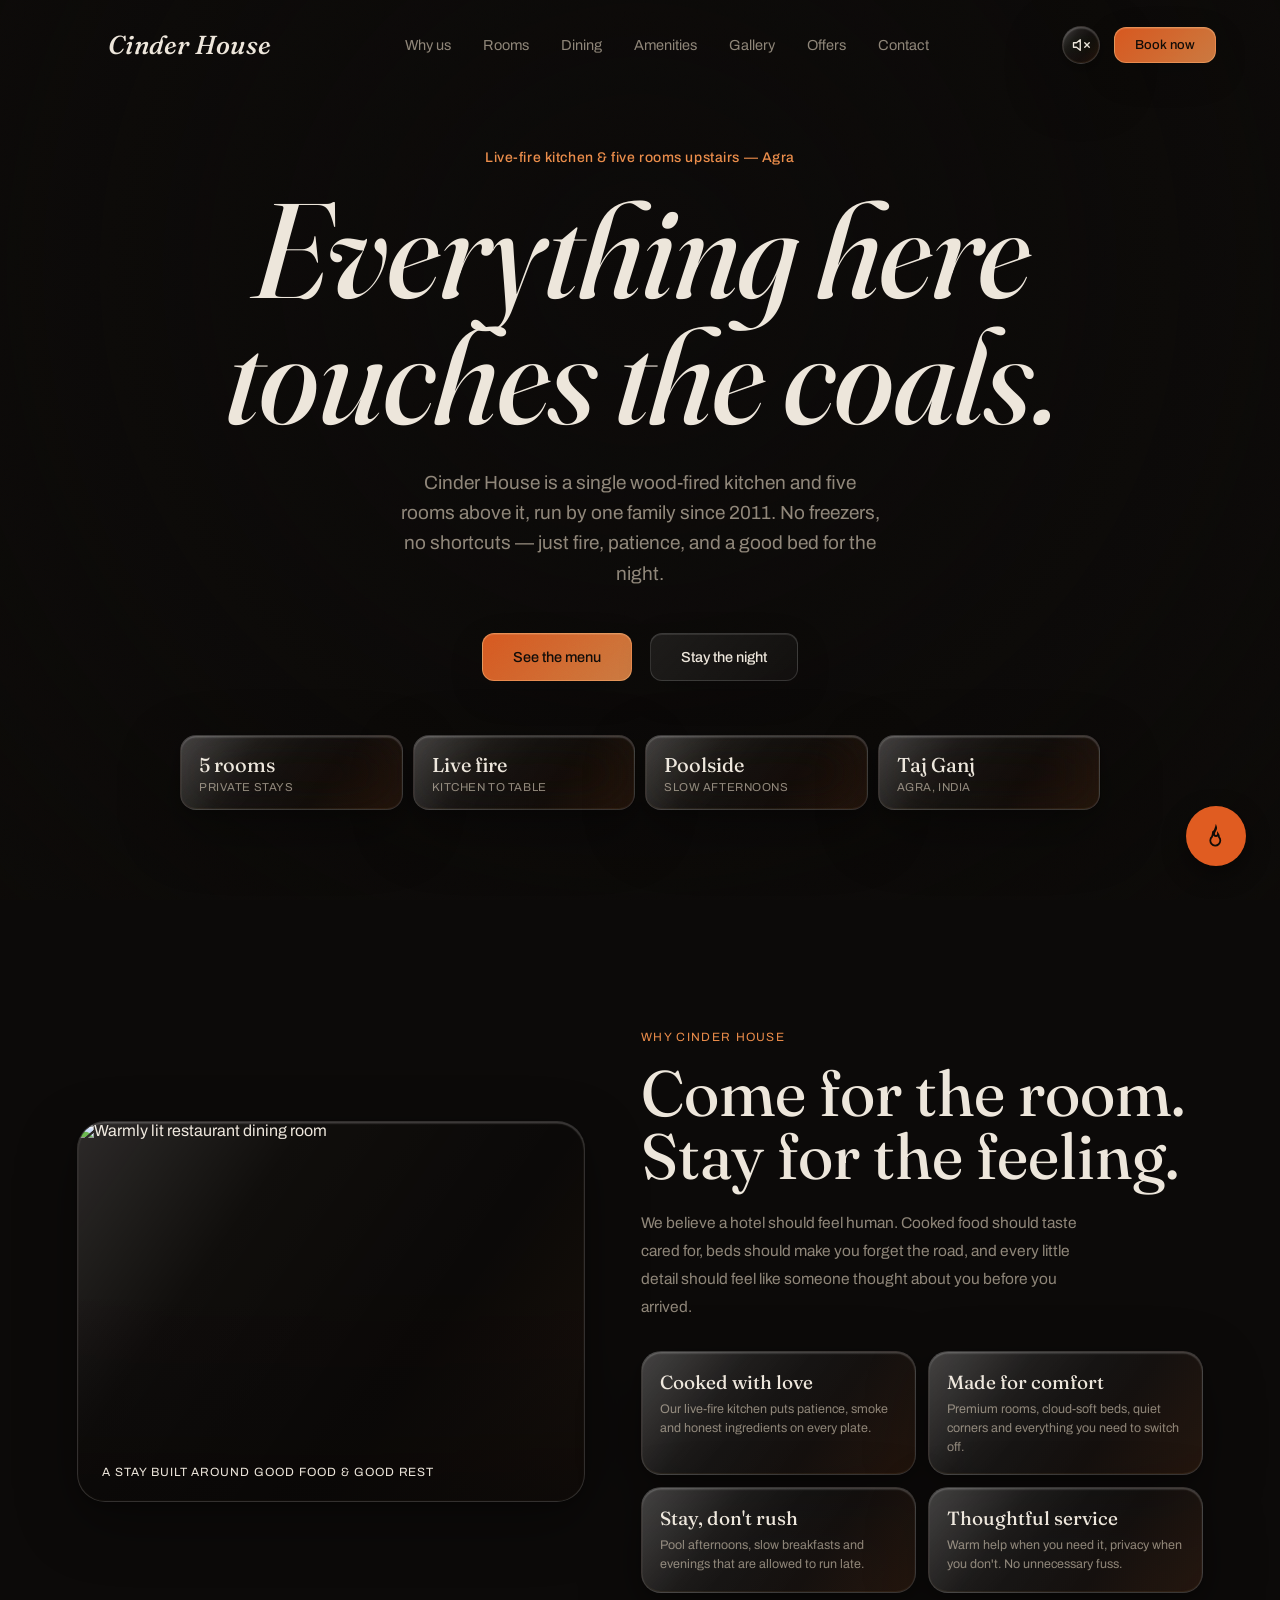
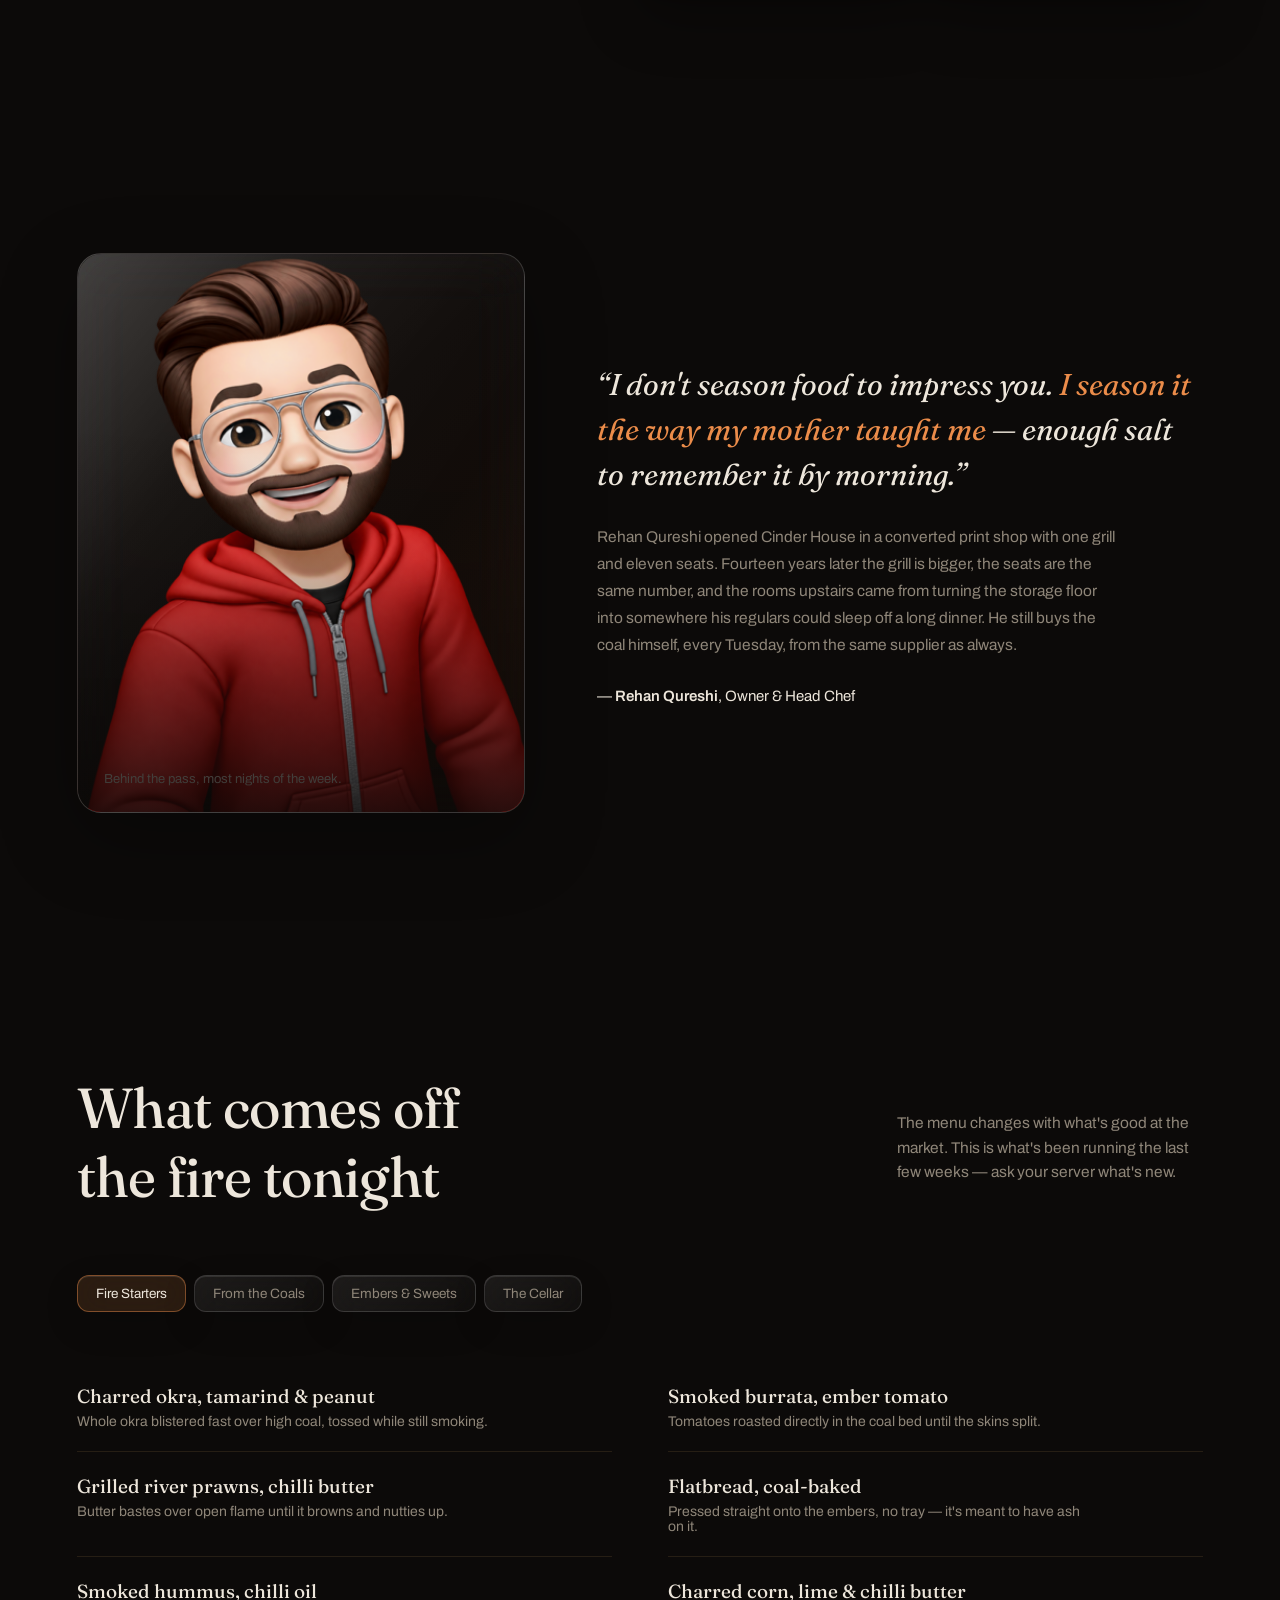
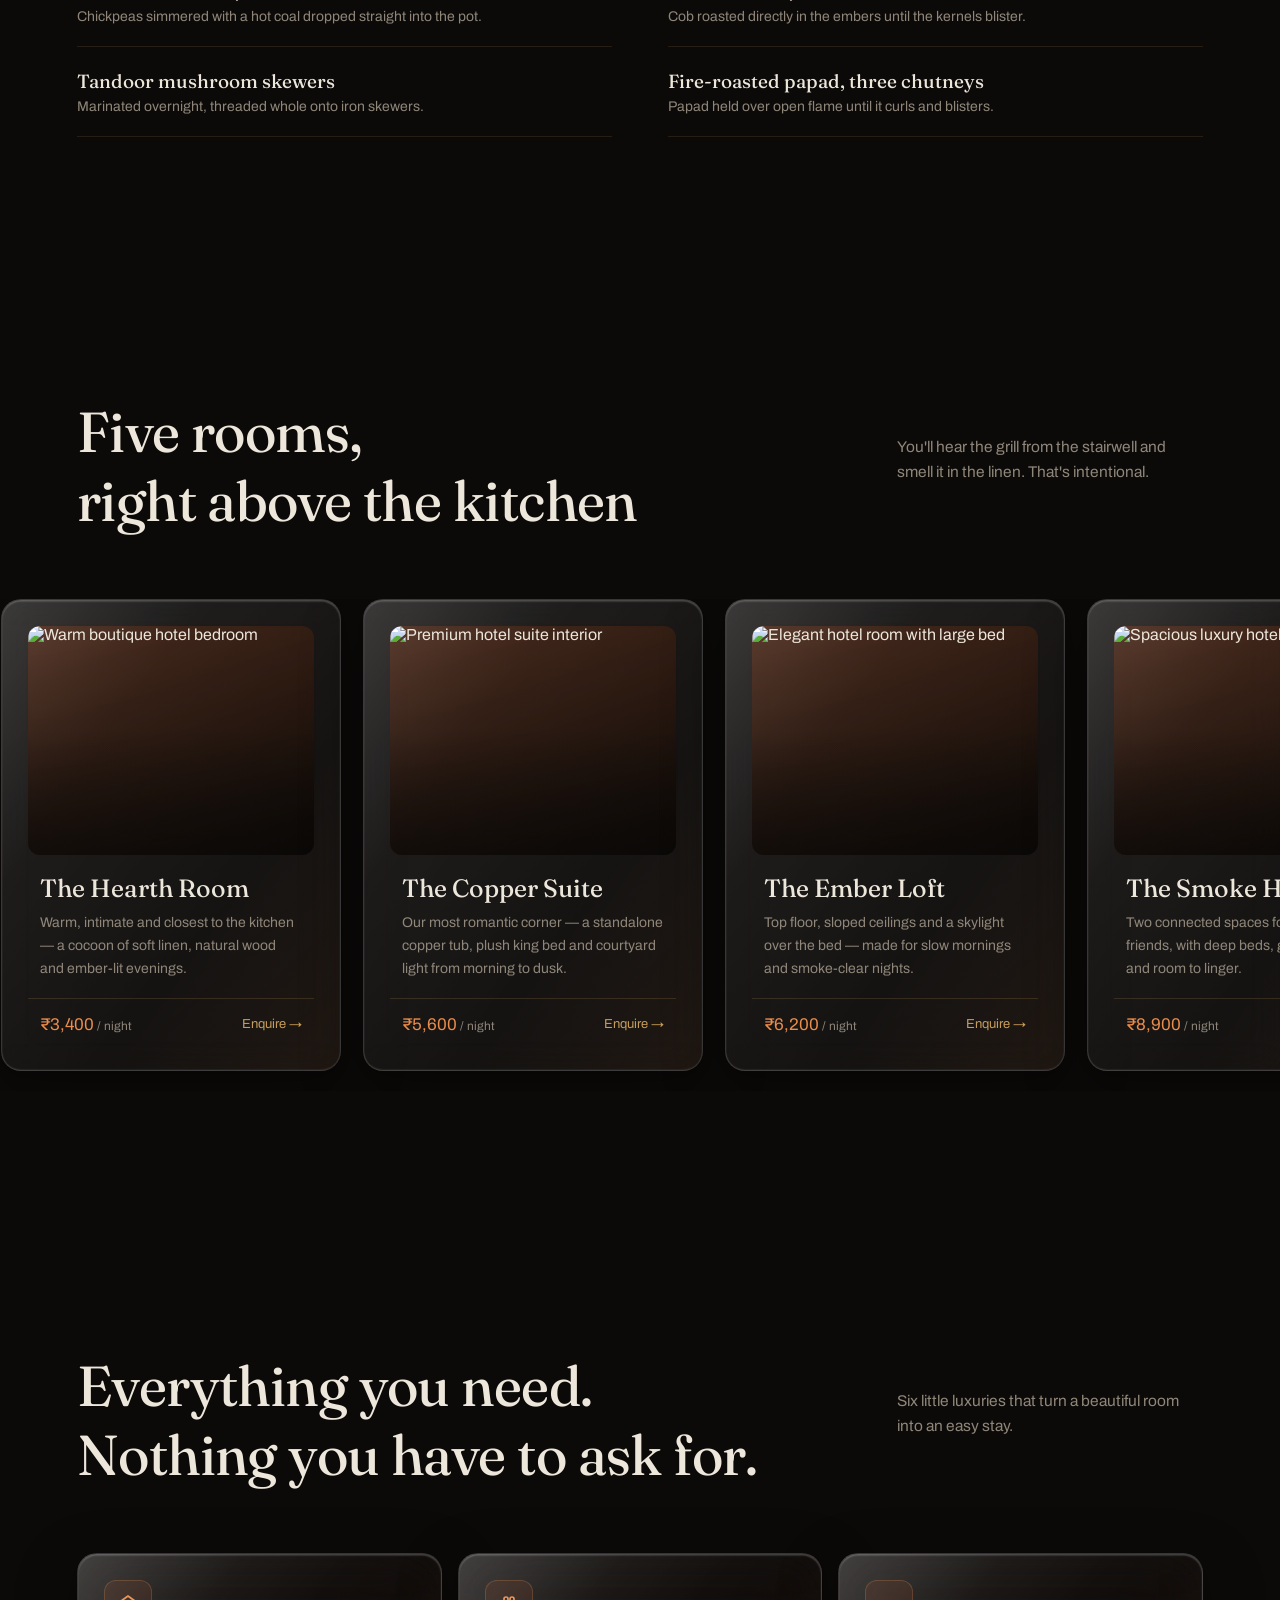
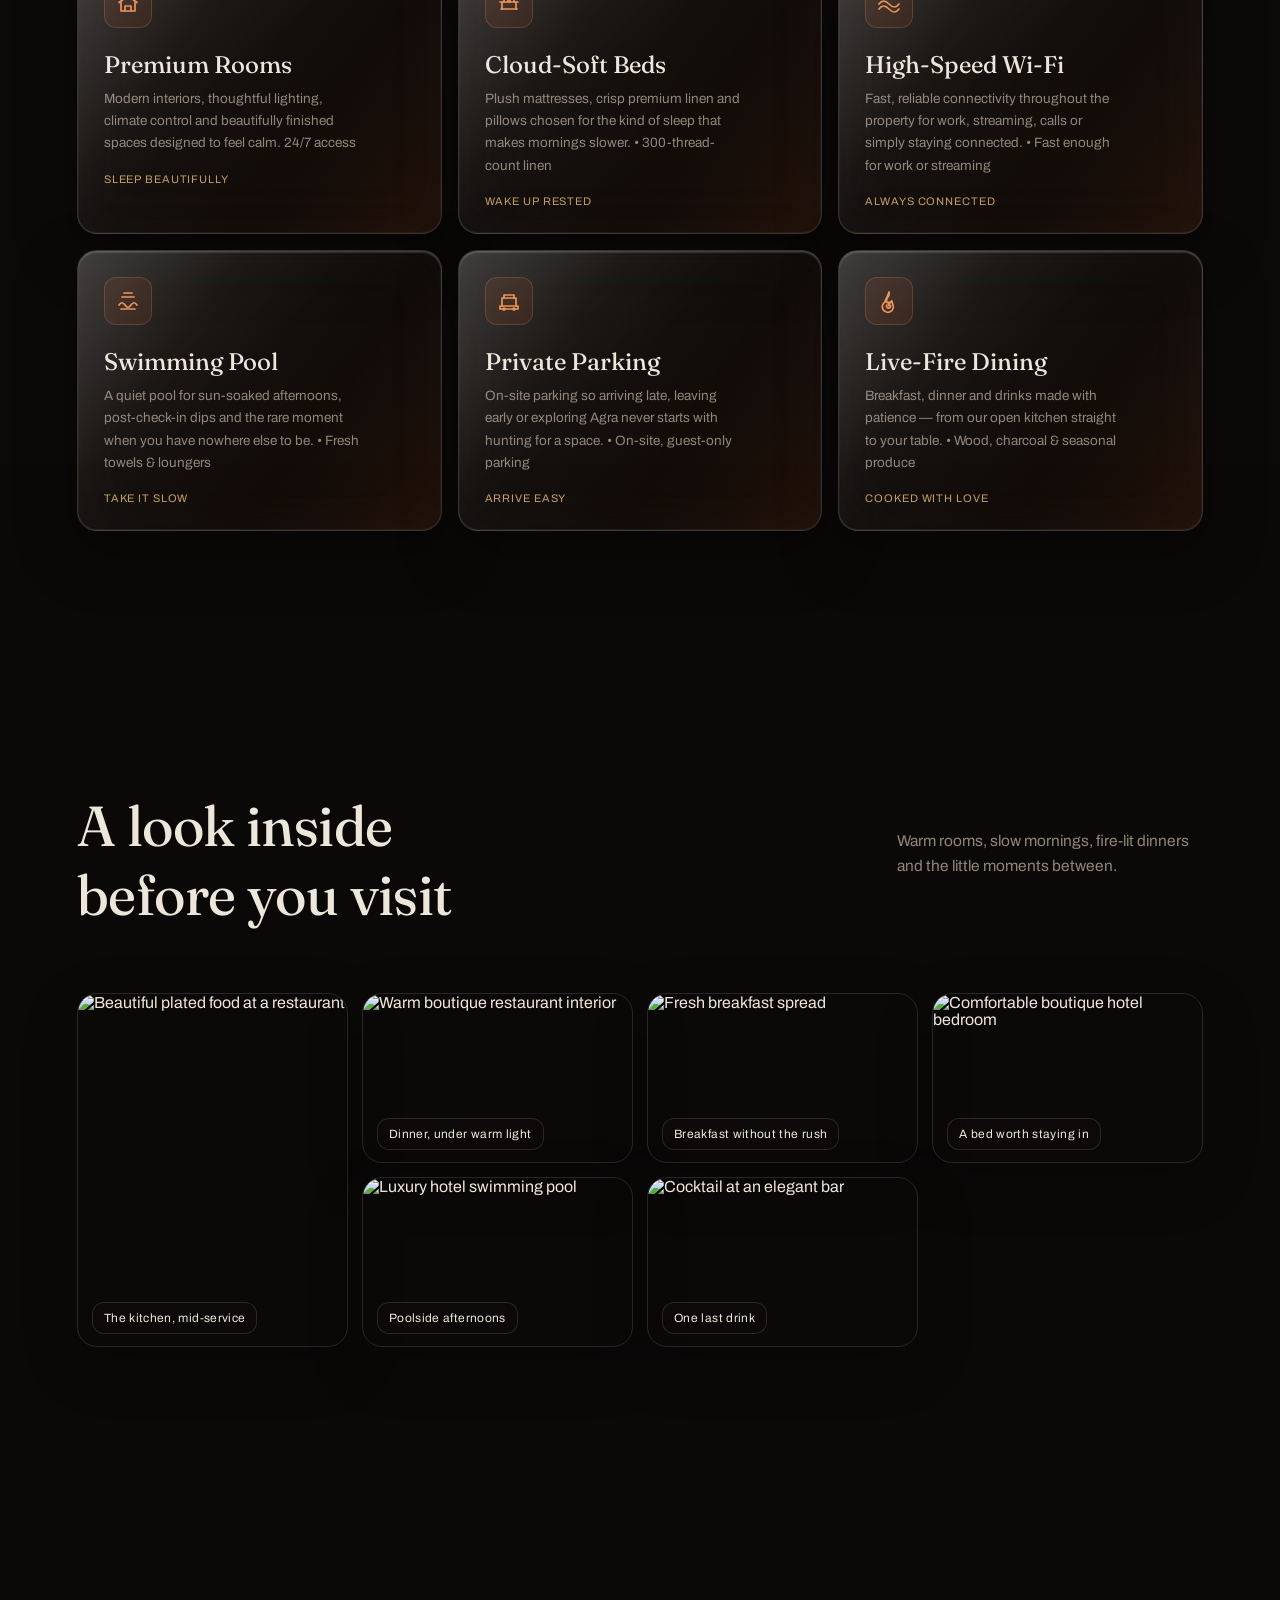
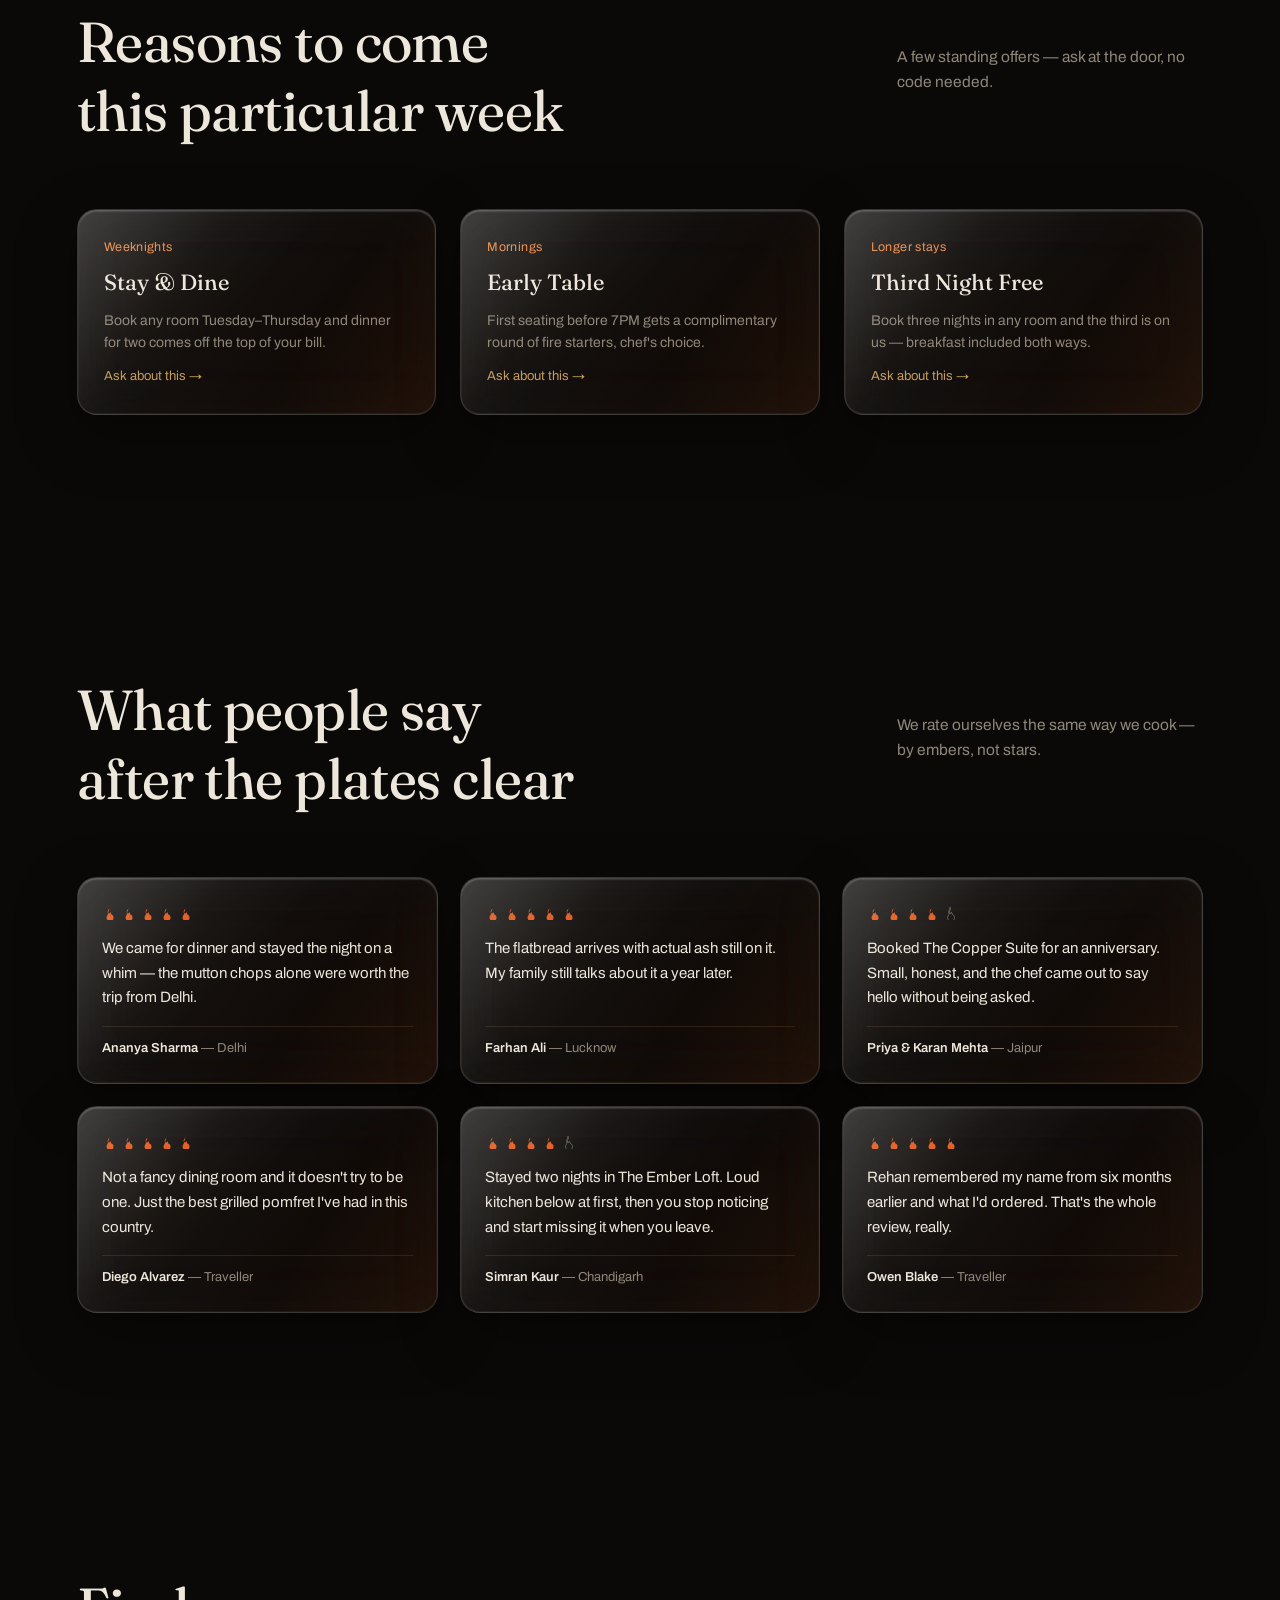
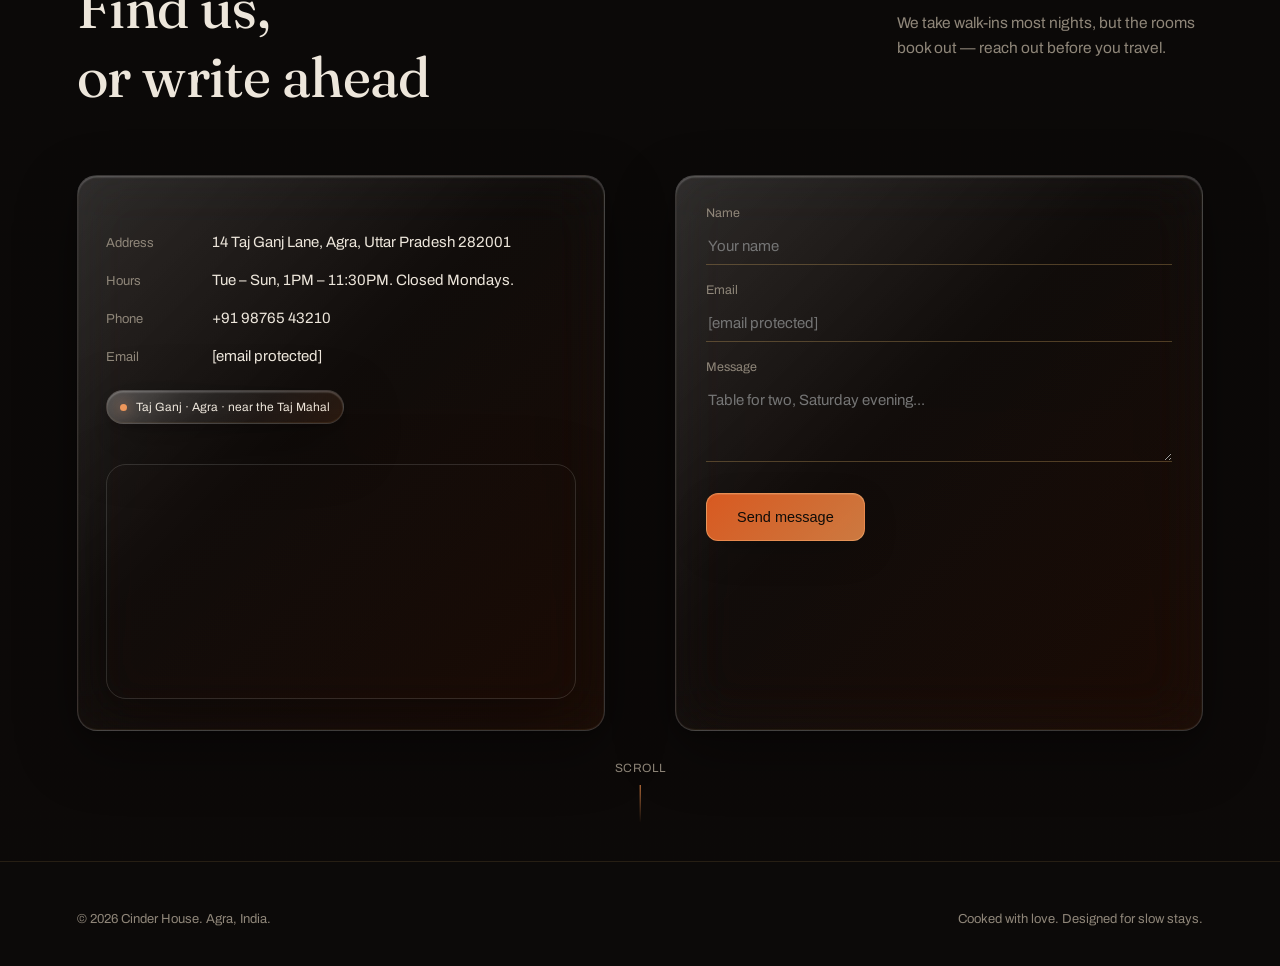
==== commit fed88c2a: "feat(ui): add Apple-inspired liquid glass styling and ambient soundscape toggle with zero content ch" ====
--- a/index.html
+++ b/index.html
@@ -91,7 +91,19 @@
   .navlinks{ display:none; }
   @media(min-width:900px){ .navlinks{ display:flex; } }
 
-  .nav-right{ display:flex; align-items:center; gap:16px; }
+  .nav-right{ display:flex; align-items:center; gap:14px; }
+  .sound-toggle{
+    width:38px; height:38px; border-radius:50%;
+    display:flex; align-items:center; justify-content:center; cursor:pointer;
+    color:rgb(var(--bone)); transition:transform 0.3s cubic-bezier(.34,1.56,.64,1), border-color 0.3s ease, background 0.3s ease;
+    padding:0; flex:0 0 38px;
+  }
+  .sound-toggle:hover{
+    transform:scale(1.08); border-color:rgb(var(--ember-soft));
+    box-shadow: 0 0 16px rgba(235,140,74,0.35);
+  }
+  .sound-toggle svg{ width:18px; height:18px; stroke:currentColor; }
+  .sound-toggle.playing{ color:rgb(var(--ember-soft)); border-color:rgb(var(--ember-soft)); }
   .btn.nav-book{ padding:10px 20px; font-size:13px; }
   @media(max-width:520px){ .btn.nav-book{ display:none; } .fab-main{width:56px;height:56px;} .fab-item{width:44px;height:44px;} }
 
@@ -229,19 +241,20 @@
   .glass{
     position:relative;
     background:
-      linear-gradient(135deg, rgba(255,255,255,0.105), rgba(255,255,255,0.028) 48%, rgba(224,92,33,0.045));
-    border:1px solid rgba(255,255,255,0.14);
+      linear-gradient(135deg, rgba(255,255,255,0.115), rgba(255,255,255,0.035) 45%, rgba(224,92,33,0.05));
+    border:1px solid rgba(255,255,255,0.16);
     box-shadow:
-      inset 0 1px 0 rgba(255,255,255,0.13),
-      inset 0 -1px 0 rgba(196,156,90,0.08),
-      0 24px 70px rgba(0,0,0,0.22);
-    backdrop-filter: blur(22px) saturate(125%);
-    -webkit-backdrop-filter: blur(22px) saturate(125%);
+      inset 0 1.5px 1.5px rgba(255,255,255,0.22),
+      inset 0 -1px 1px rgba(196,156,90,0.10),
+      0 20px 60px rgba(0,0,0,0.35),
+      0 4px 12px rgba(0,0,0,0.20);
+    backdrop-filter: blur(28px) saturate(180%) contrast(104%);
+    -webkit-backdrop-filter: blur(28px) saturate(180%) contrast(104%);
   }
   .glass::before{
     content:''; position:absolute; inset:0; pointer-events:none; border-radius:inherit;
-    background:linear-gradient(115deg,rgba(255,255,255,0.13),transparent 25%,transparent 70%,rgba(235,140,74,0.06));
-    opacity:.75;
+    background:linear-gradient(125deg, rgba(255,255,255,0.16) 0%, rgba(255,255,255,0.025) 30%, transparent 65%, rgba(235,140,74,0.08) 100%);
+    opacity:.85;
   }
   .hero::after{
     content:''; position:absolute; inset:auto 0 0; height:48%; z-index:-1; pointer-events:none;
@@ -482,6 +495,10 @@
     <a href="#contact">Contact</a>
   </div>
   <div class="nav-right">
+    <button class="sound-toggle glass" id="soundToggle" type="button" aria-label="Toggle ambient live-fire soundscape" title="Toggle sound">
+      <svg class="sound-icon-on" viewBox="0 0 24 24" fill="none" stroke="currentColor" stroke-width="1.8" stroke-linecap="round" stroke-linejoin="round" style="display:none;"><polygon points="11 5 6 9 2 9 2 15 6 15 11 19 11 5"></polygon><path d="M15.54 8.46a5 5 0 0 1 0 7.07"></path><path d="M19.07 4.93a10 10 0 0 1 0 14.14"></path></svg>
+      <svg class="sound-icon-off" viewBox="0 0 24 24" fill="none" stroke="currentColor" stroke-width="1.8" stroke-linecap="round" stroke-linejoin="round"><polygon points="11 5 6 9 2 9 2 15 6 15 11 19 11 5"></polygon><line x1="23" y1="9" x2="17" y2="15"></line><line x1="17" y1="9" x2="23" y2="15"></line></svg>
+    </button>
     <a href="#contact" class="btn solid nav-book">Book now</a>
     <button class="hamburger" id="hamburger" aria-label="Open menu" aria-expanded="false">
       <span></span><span></span><span></span>
@@ -895,6 +912,79 @@
 (function(){
   "use strict";
   var reduced = window.matchMedia('(prefers-reduced-motion: reduce)').matches;
+  var clock = (typeof THREE !== 'undefined') ? new THREE.Clock() : { getElapsedTime: function(){ return performance.now() * 0.001; } };
+
+  /* ---------- AMBIENT LIVE-FIRE SOUNDSCAPE (SYNTHESIZED WEB AUDIO) ---------- */
+  var soundBtn = document.getElementById('soundToggle');
+  var audioCtx = null;
+  var isSoundActive = false;
+
+  function initHearthAudio(){
+    try {
+      var AudioContextClass = window.AudioContext || window.webkitAudioContext;
+      if (!AudioContextClass) return;
+      audioCtx = new AudioContextClass();
+
+      var bufferSize = audioCtx.sampleRate * 2;
+      var buffer = audioCtx.createBuffer(1, bufferSize, audioCtx.sampleRate);
+      var data = buffer.getChannelData(0);
+      var b0 = 0, b1 = 0, b2 = 0, b3 = 0, b4 = 0, b5 = 0, b6 = 0;
+      for (var i = 0; i < bufferSize; i++) {
+        var white = Math.random() * 2 - 1;
+        b0 = 0.99886 * b0 + white * 0.0555179;
+        b1 = 0.99332 * b1 + white * 0.0750759;
+        b2 = 0.96900 * b2 + white * 0.1538520;
+        b3 = 0.86650 * b3 + white * 0.3104856;
+        b4 = 0.55000 * b4 + white * 0.5329522;
+        b5 = -0.7616 * b5 - white * 0.0168980;
+        data[i] = (b0 + b1 + b2 + b3 + b4 + b5 + b6 + white * 0.5362) * 0.035;
+        b6 = white * 0.115926;
+      }
+
+      var noise = audioCtx.createBufferSource();
+      noise.buffer = buffer;
+      noise.loop = true;
+
+      var filter = audioCtx.createBiquadFilter();
+      filter.type = 'lowpass';
+      filter.frequency.setValueAtTime(380, audioCtx.currentTime);
+
+      var gain = audioCtx.createGain();
+      gain.gain.setValueAtTime(0.09, audioCtx.currentTime);
+
+      noise.connect(filter);
+      filter.connect(gain);
+      gain.connect(audioCtx.destination);
+      noise.start();
+    } catch(err) {
+      console.warn('AudioContext not supported or blocked:', err);
+    }
+  }
+
+  if (soundBtn){
+    soundBtn.addEventListener('click', function(){
+      if (!isSoundActive){
+        if (!audioCtx) initHearthAudio();
+        else if (audioCtx.state === 'suspended') audioCtx.resume();
+        isSoundActive = true;
+        soundBtn.classList.add('playing');
+        var onIcon = soundBtn.querySelector('.sound-icon-on');
+        var offIcon = soundBtn.querySelector('.sound-icon-off');
+        if (onIcon) onIcon.style.display = 'block';
+        if (offIcon) offIcon.style.display = 'none';
+        soundBtn.setAttribute('aria-label', 'Mute ambient soundscape');
+      } else {
+        if (audioCtx) audioCtx.suspend();
+        isSoundActive = false;
+        soundBtn.classList.remove('playing');
+        var onIcon2 = soundBtn.querySelector('.sound-icon-on');
+        var offIcon2 = soundBtn.querySelector('.sound-icon-off');
+        if (onIcon2) onIcon2.style.display = 'none';
+        if (offIcon2) offIcon2.style.display = 'block';
+        soundBtn.setAttribute('aria-label', 'Play ambient soundscape');
+      }
+    });
+  }
 
   /* ---------- NAV scroll state ---------- */
   var nav = document.getElementById('nav');
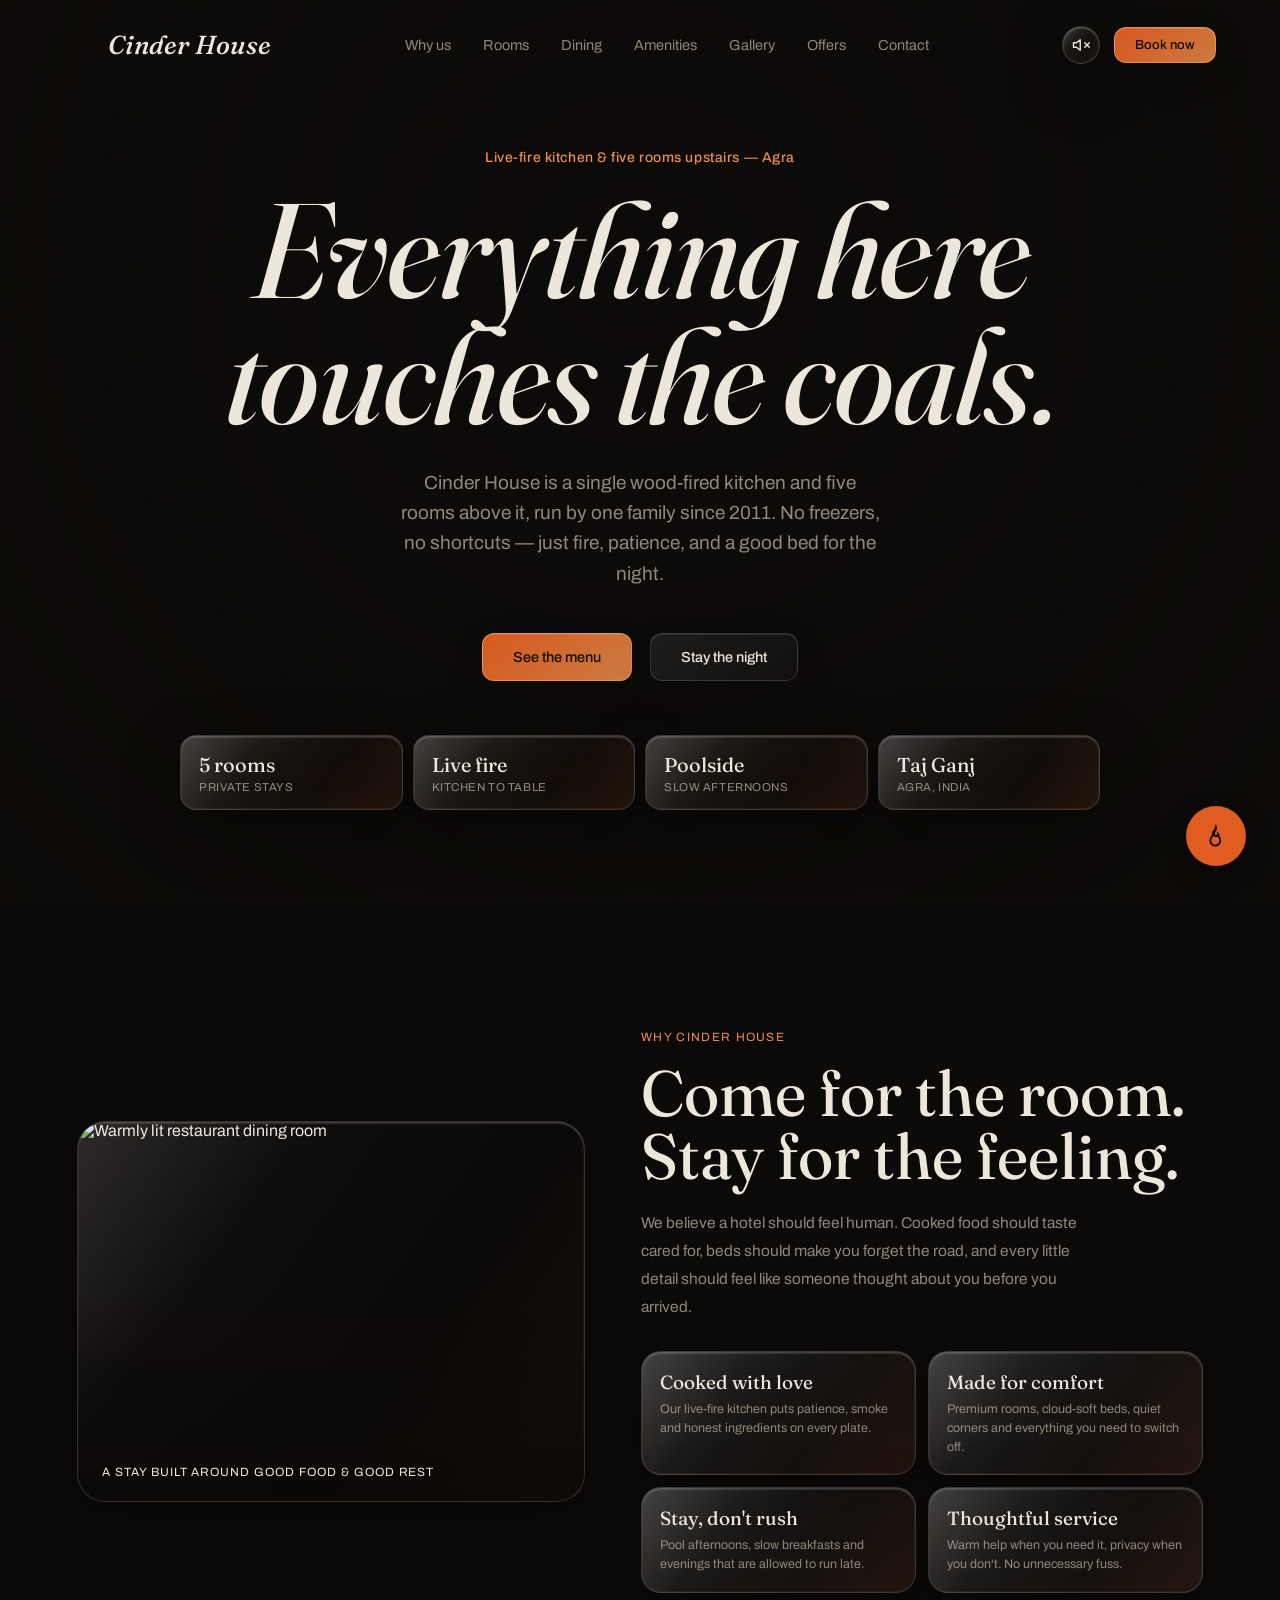
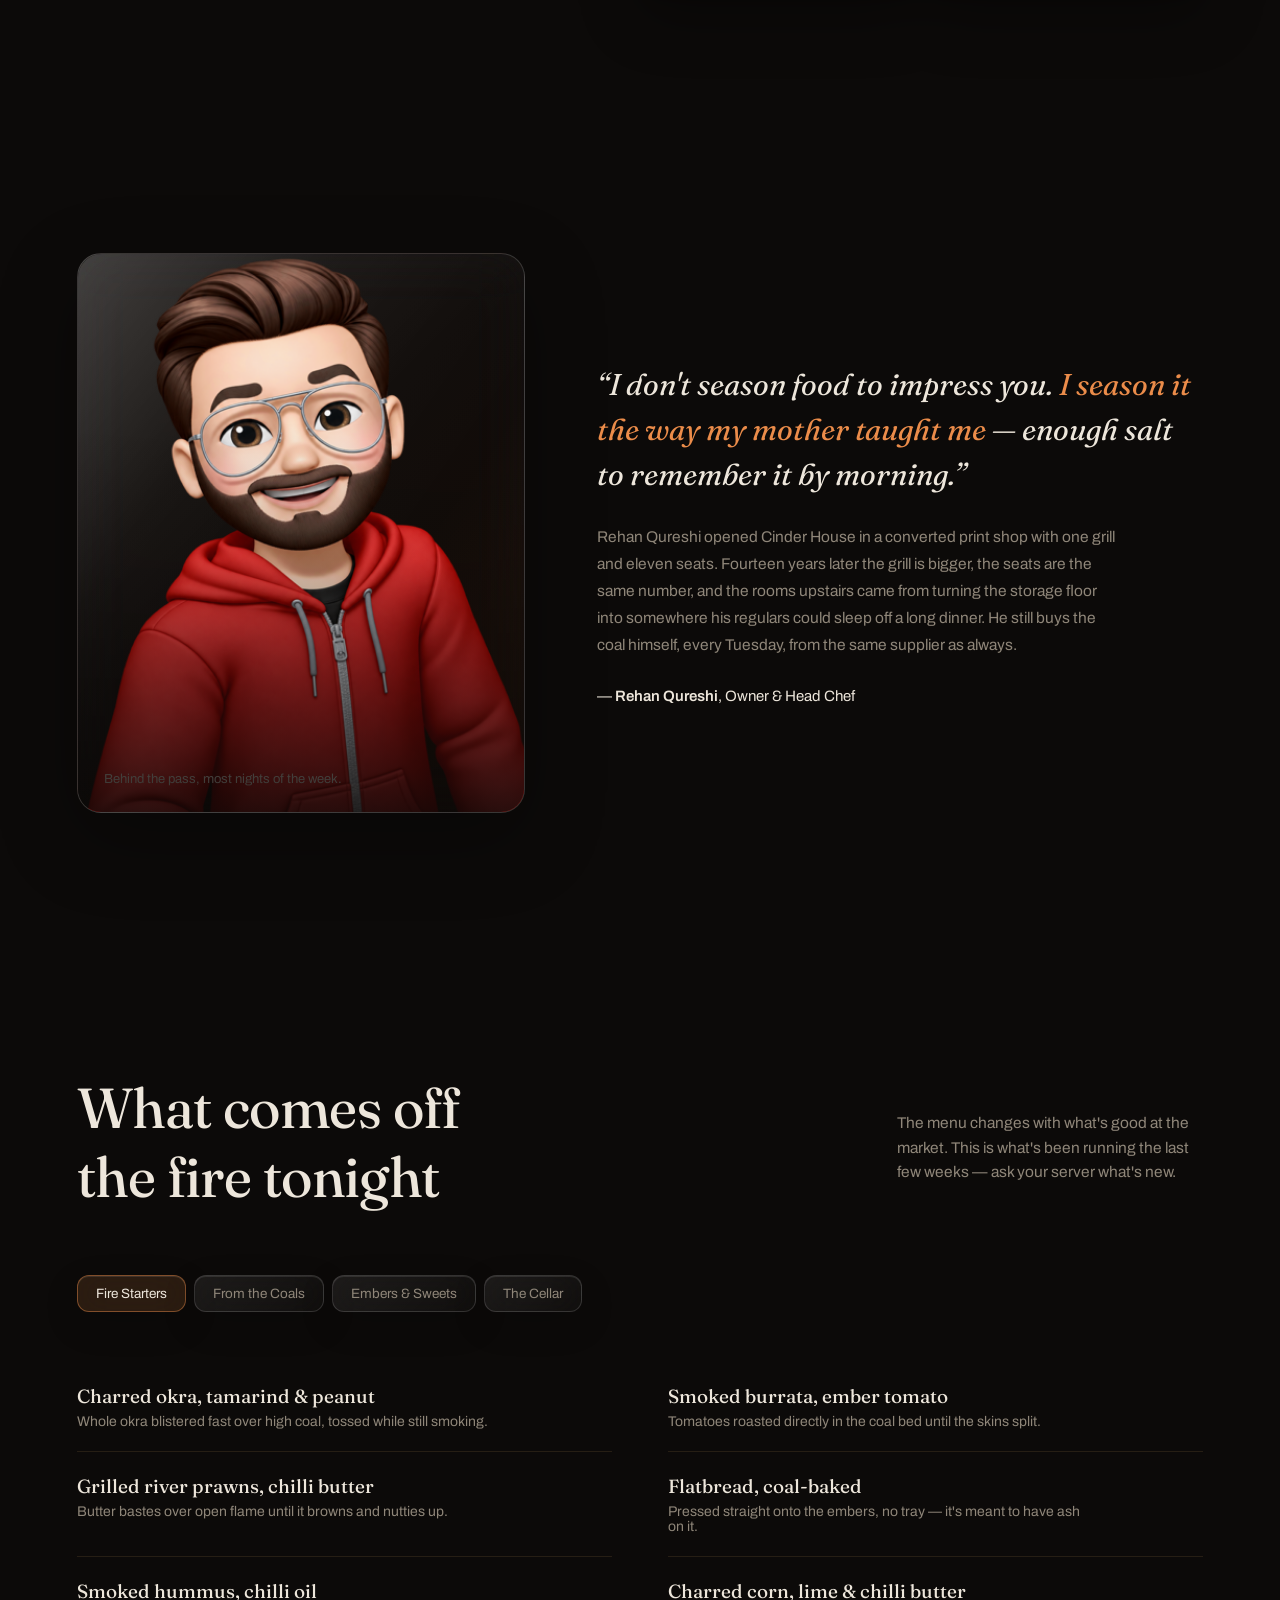
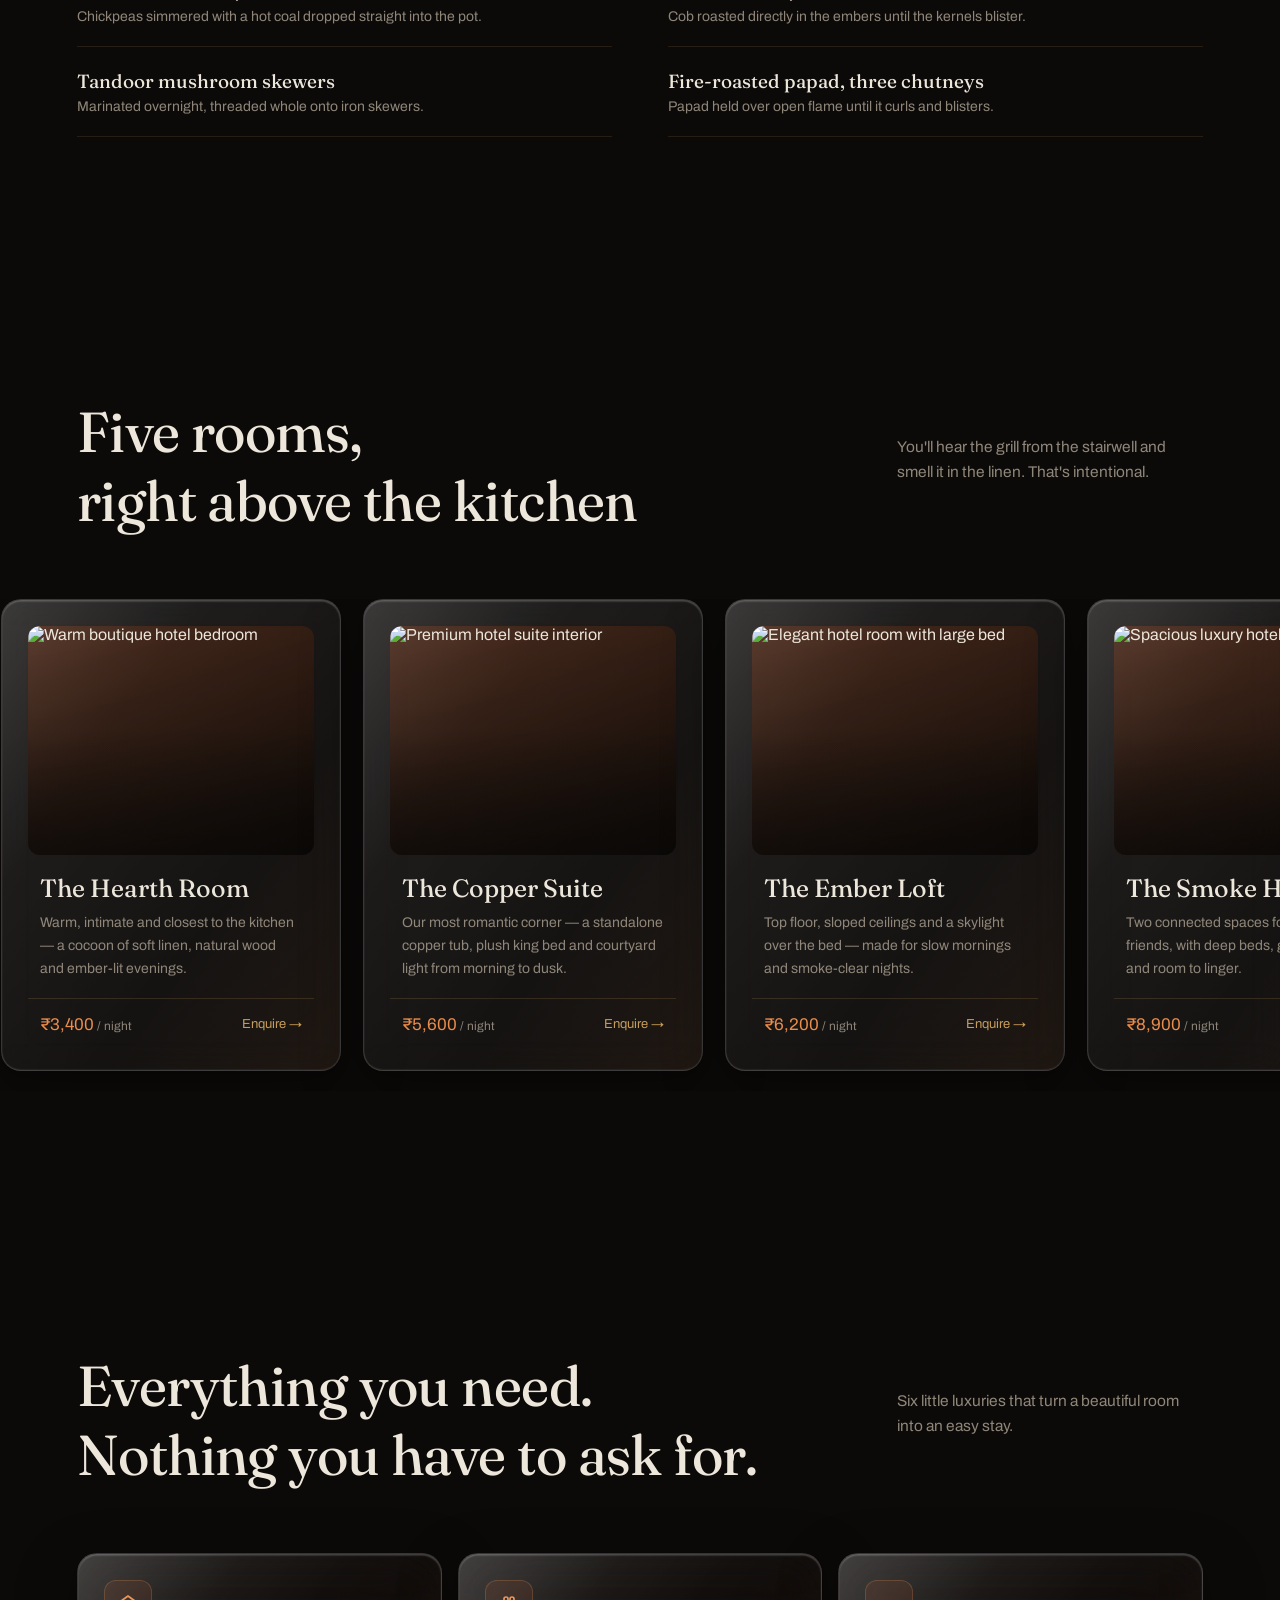
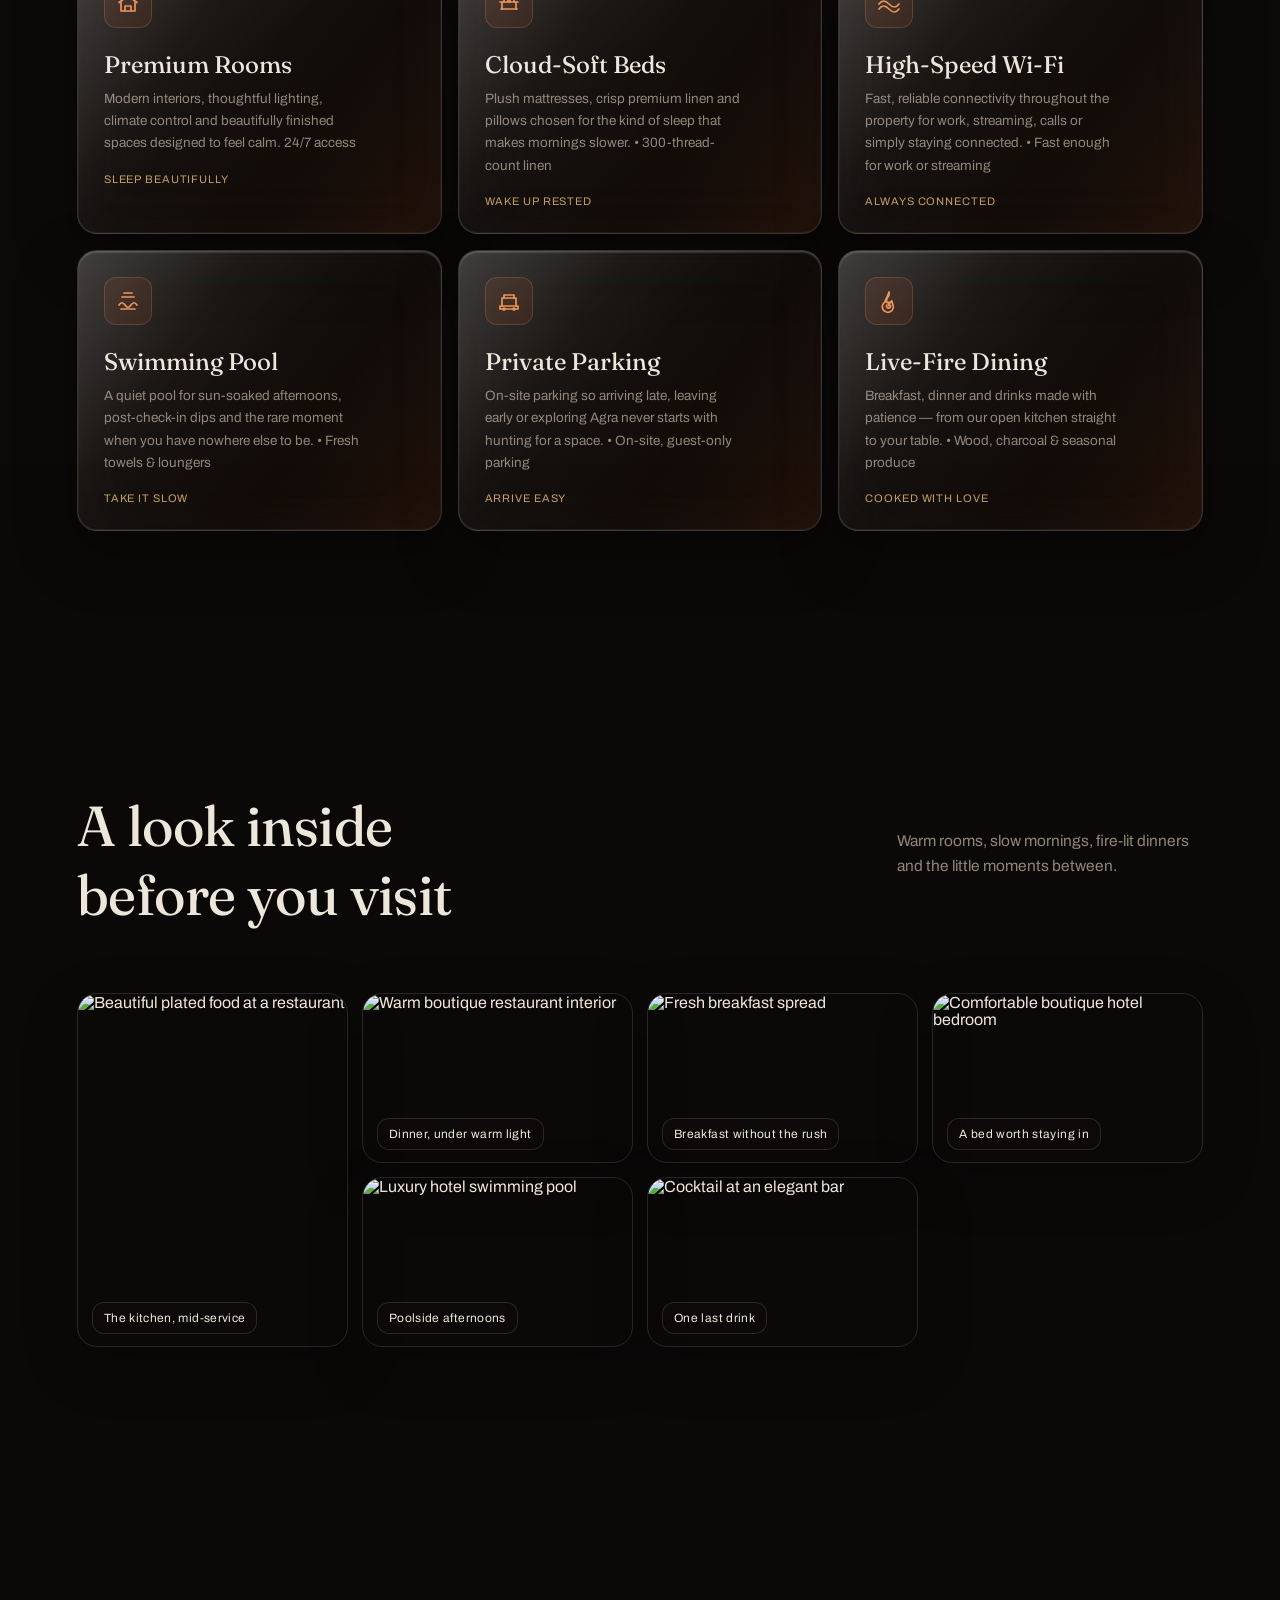
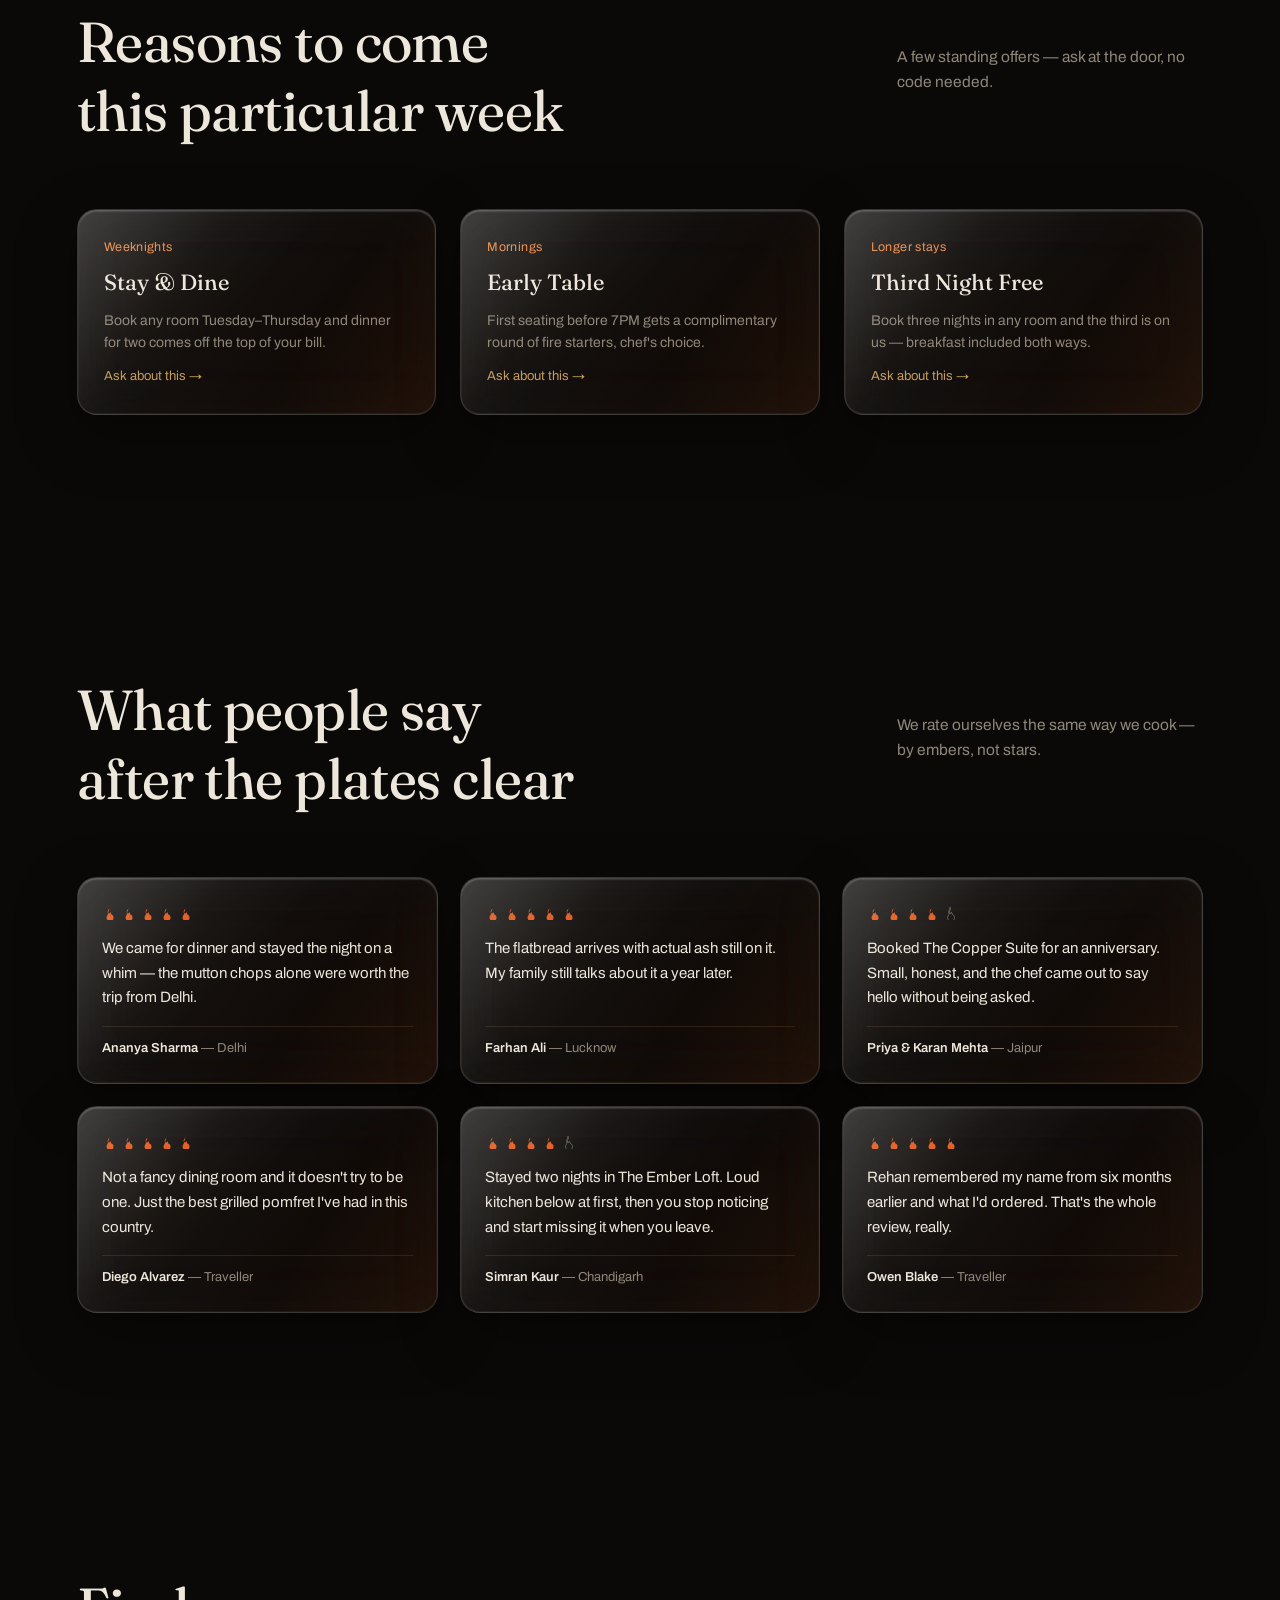
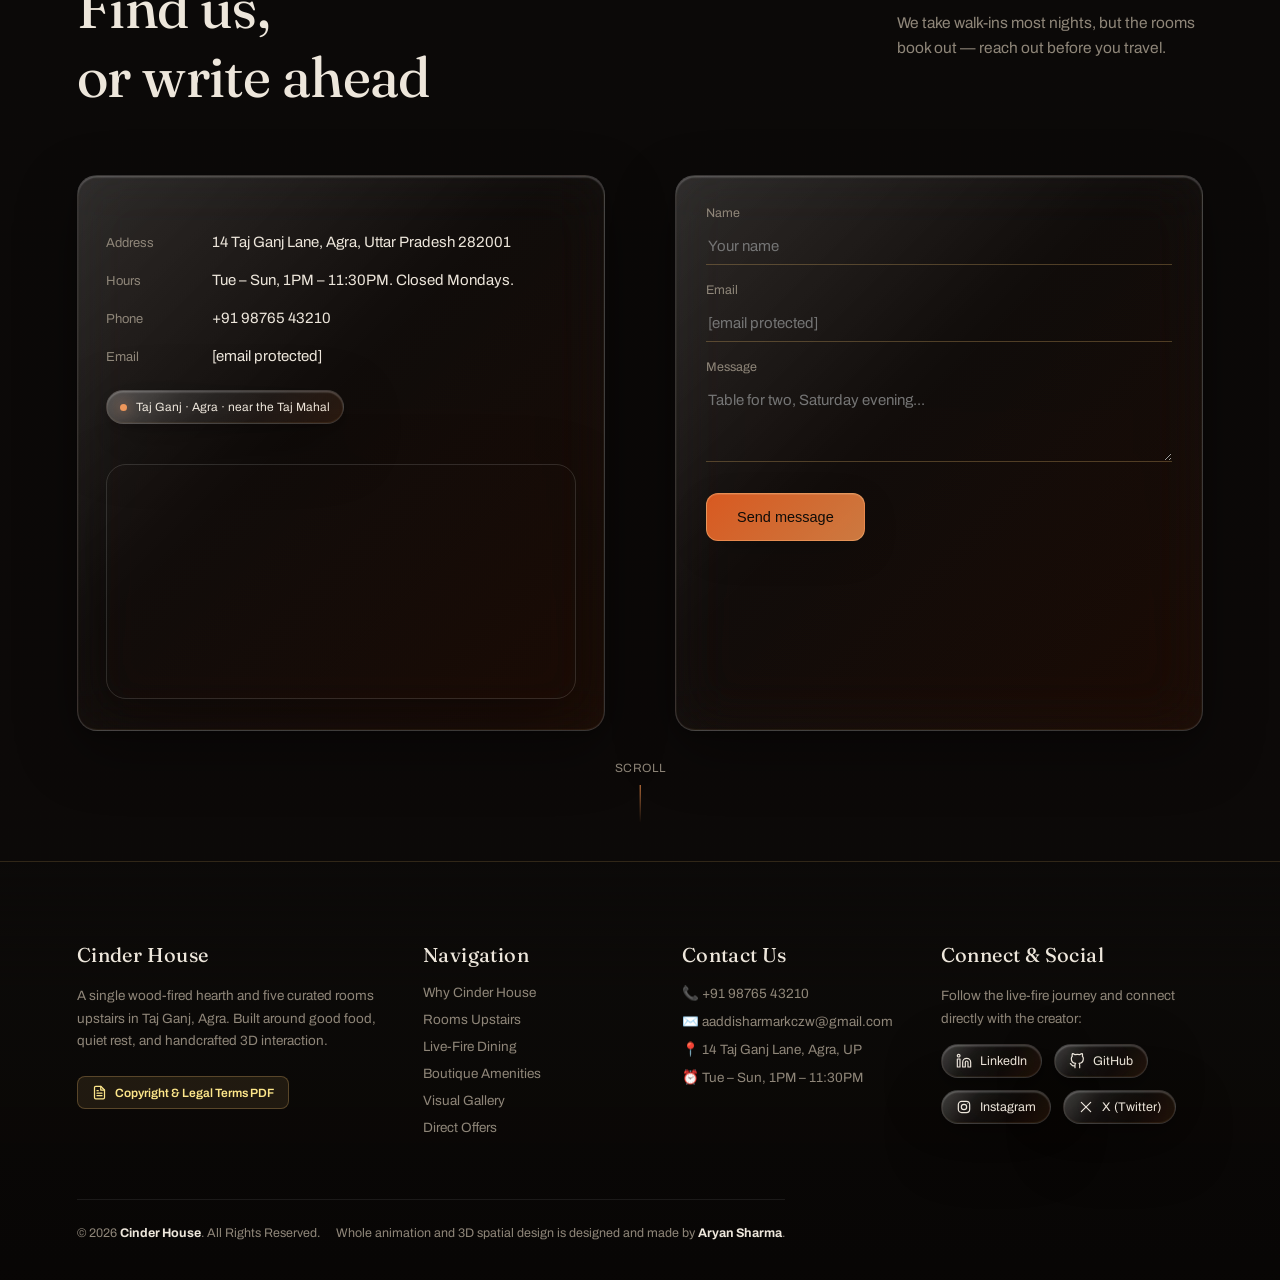
==== commit d89793f8: "feat: modularize CSS/JS, add navigation animations, rich footer with social links & copyright legal " ====
--- a/index.html
+++ b/index.html
@@ -12,464 +12,8 @@
 <link rel="preconnect" href="https://fonts.googleapis.com">
 <link rel="preconnect" href="https://fonts.gstatic.com" crossorigin>
 <link href="https://fonts.googleapis.com/css2?family=Fraunces:ital,opsz,wght@0,9..144,300;0,9..144,450;0,9..144,600;1,9..144,400;1,9..144,500&family=Archivo:wght@400;500;600&display=swap" rel="stylesheet">
-<style>
-  :root{
-    --charcoal-deep: 12, 10, 8;
-    --charcoal: 22, 19, 15;
-    --ember: 224, 92, 33;
-    --ember-soft: 235, 140, 74;
-    --brass: 196, 156, 90;
-    --bone: 237, 230, 219;
-    --smoke: 143, 134, 121;
-    --bg-r: 12; --bg-g: 10; --bg-b: 9;
-    --stage-glow: 0.35;
-  }
-  *{box-sizing:border-box; margin:0; padding:0;}
-  html{scroll-behavior:smooth;}
-  body{
-    font-family:'Archivo', sans-serif;
-    background: rgb(var(--bg-r), var(--bg-g), var(--bg-b));
-    color: rgb(var(--bone));
-    overflow-x:hidden;
-    transition: background-color 0.6s ease-out;
-  }
-  ::selection{ background: rgba(var(--ember),0.5); color:#fff; }
-
-  a{ color:inherit; text-decoration:none; }
-  img{max-width:100%; display:block;}
-
-  /* film grain */
-  #grain{
-    position:fixed; inset:0; z-index:5; pointer-events:none;
-    opacity:0.05; mix-blend-mode:overlay;
-    background-image:url("data:image/svg+xml,%3Csvg xmlns='http://www.w3.org/2000/svg' width='120' height='120'%3E%3Cfilter id='n'%3E%3CfeTurbulence type='fractalNoise' baseFrequency='0.9' numOctaves='2' stitchTiles='stitch'/%3E%3C/filter%3E%3Crect width='100%25' height='100%25' filter='url(%23n)'/%3E%3C/svg%3E");
-  }
-
-  #ember-canvas{
-    position:fixed; inset:0; width:100vw; height:100vh; z-index:0; display:block;
-  }
-
-  .veil{
-    position:fixed; inset:0; z-index:1; pointer-events:none;
-    background: radial-gradient(ellipse at 50% 30%, rgba(var(--charcoal-deep),0) 0%, rgba(var(--charcoal-deep),0.55) 65%, rgba(var(--charcoal-deep),0.92) 100%);
-  }
-
-  main, header, footer{ position:relative; z-index:2; }
-
-  /* ---------- NAV ---------- */
-  nav{
-    position:fixed; top:0; left:0; right:0; z-index:20;
-    display:flex; align-items:center; justify-content:space-between;
-    padding: 26px 5vw;
-    transition: padding 0.4s ease, background-color 0.4s ease, backdrop-filter 0.4s ease;
-  }
-  nav.scrolled{
-    padding: 16px 5vw;
-    background: rgba(var(--charcoal-deep), 0.72);
-    backdrop-filter: blur(10px);
-    border-bottom: 1px solid rgba(var(--brass), 0.15);
-  }
-  .brandmark{
-    font-family:'Fraunces', serif; font-weight:500; font-style:italic;
-    font-size: clamp(20px, 2.1vw, 26px);
-    letter-spacing: 0.01em;
-  }
-  .brandmark{display:inline-flex;align-items:center;gap:10px;}
-  .brand-logo{width:34px;height:34px;display:grid;place-items:center;position:relative;flex:0 0 34px;}
-  .brand-logo canvas{width:34px;height:34px;display:block;}
-  .brandmark:hover .brand-logo{filter:drop-shadow(0 0 8px rgba(235,140,74,.38));}
-  .skip-link{position:fixed;left:18px;top:12px;z-index:100;padding:10px 14px;border-radius:10px;background:#f0e8dc;color:#100c08;transform:translateY(-150%);transition:transform .25s ease;font-size:13px;}
-  .skip-link:focus{transform:none;}
-  .navlinks{ display:flex; gap: clamp(18px, 2.5vw, 42px); font-size:14.5px; color: rgb(var(--smoke)); }
-  .navlinks a{ position:relative; padding: 4px 0; transition: color 0.3s; }
-  .navlinks a:hover, .navlinks a:focus-visible{ color: rgb(var(--bone)); }
-  .navlinks a::after{
-    content:''; position:absolute; left:0; right:100%; bottom:0; height:1px;
-    background: rgb(var(--ember-soft)); transition: right 0.35s ease;
-  }
-  .navlinks a:hover::after, .navlinks a:focus-visible::after{ right:0; }
-  .navlinks{ display:none; }
-  @media(min-width:900px){ .navlinks{ display:flex; } }
-
-  .nav-right{ display:flex; align-items:center; gap:14px; }
-  .sound-toggle{
-    width:38px; height:38px; border-radius:50%;
-    display:flex; align-items:center; justify-content:center; cursor:pointer;
-    color:rgb(var(--bone)); transition:transform 0.3s cubic-bezier(.34,1.56,.64,1), border-color 0.3s ease, background 0.3s ease;
-    padding:0; flex:0 0 38px;
-  }
-  .sound-toggle:hover{
-    transform:scale(1.08); border-color:rgb(var(--ember-soft));
-    box-shadow: 0 0 16px rgba(235,140,74,0.35);
-  }
-  .sound-toggle svg{ width:18px; height:18px; stroke:currentColor; }
-  .sound-toggle.playing{ color:rgb(var(--ember-soft)); border-color:rgb(var(--ember-soft)); }
-  .btn.nav-book{ padding:10px 20px; font-size:13px; }
-  @media(max-width:520px){ .btn.nav-book{ display:none; } .fab-main{width:56px;height:56px;} .fab-item{width:44px;height:44px;} }
-
-  .hamburger{
-    display:flex; flex-direction:column; justify-content:center; gap:5px;
-    width:38px; height:38px; background:transparent; border:1px solid rgba(var(--brass),0.35);
-    border-radius:2px; cursor:pointer; padding:0 9px;
-  }
-  .hamburger span{ display:block; width:100%; height:1px; background: rgb(var(--bone)); transition: all 0.3s ease; }
-  .hamburger[aria-expanded="true"] span:nth-child(1){ transform: translateY(6px) rotate(45deg); }
-  .hamburger[aria-expanded="true"] span:nth-child(2){ opacity:0; }
-  .hamburger[aria-expanded="true"] span:nth-child(3){ transform: translateY(-6px) rotate(-45deg); }
-  @media(min-width:900px){ .hamburger{ display:none; } }
-
-  .mobile-nav{
-    position:fixed; inset:0; z-index:15; background: rgba(var(--charcoal-deep), 0.98);
-    display:flex; flex-direction:column; align-items:center; justify-content:center; gap:26px;
-    font-family:'Fraunces', serif; font-size:26px; font-style:italic;
-    opacity:0; pointer-events:none; transform: translateY(-16px); transition: all 0.4s ease;
-  }
-  .mobile-nav.open{ opacity:1; pointer-events:auto; transform: translateY(0); }
-  .mobile-nav a{ color: rgb(var(--bone)); }
-  .mobile-nav a.btn{ font-family:'Archivo', sans-serif; font-style:normal; font-size:14px; }
-
-  /* ---------- HERO ---------- */
-  .hero{
-    min-height:100vh; display:flex; flex-direction:column; align-items:center; justify-content:center;
-    text-align:center; padding: 140px 6vw 80px;
-  }
-  .hero .kicker{opacity:0;animation:heroIn .9s .15s cubic-bezier(.2,.7,.2,1) forwards;
-    font-size:14px; color: rgb(var(--ember-soft)); letter-spacing:0.04em; margin-bottom:22px; font-weight:500;
-  }
-  .hero h1{opacity:0;transform:translateY(26px);animation:heroIn .95s .28s cubic-bezier(.2,.7,.2,1) forwards;
-    font-family:'Fraunces', serif; font-weight:450; font-style:italic;
-    font-size: clamp(52px, 10.5vw, 138px); line-height:0.94; letter-spacing:-0.01em;
-    max-width: 16ch;
-  }
-  .hero .sub{opacity:0;transform:translateY(18px);animation:heroIn .85s .5s cubic-bezier(.2,.7,.2,1) forwards;
-    margin-top:28px; max-width:44ch; font-size: clamp(16px,1.6vw,19px); color: rgb(var(--smoke)); line-height:1.6;
-  }
-  .hero .cta-row{ opacity:0;transform:translateY(16px);animation:heroIn .8s .68s cubic-bezier(.2,.7,.2,1) forwards; margin-top:44px; display:flex; gap:18px; flex-wrap:wrap; justify-content:center; }
-  .btn{
-    display:inline-flex; align-items:center; gap:10px; padding: 15px 30px; border-radius:2px;
-    font-size:14.5px; font-weight:500; border:1px solid rgba(var(--brass),0.4); transition: all 0.35s ease;
-  }
-  .btn.solid{ background: rgb(var(--ember)); border-color: rgb(var(--ember)); color:#100c08; }
-  .btn.solid:hover{ background: rgb(var(--ember-soft)); transform: translateY(-2px); }
-  .btn.ghost:hover{ border-color: rgb(var(--brass)); background: rgba(var(--brass),0.08); transform: translateY(-2px); }
-
-  @keyframes heroIn{to{opacity:1;transform:none;}}
-
-  .scroll-cue{
-    position:absolute; bottom:38px; left:50%; transform:translateX(-50%);
-    display:flex; flex-direction:column; align-items:center; gap:10px; font-size:12px; color: rgb(var(--smoke)); letter-spacing:0.05em;
-  }
-  .scroll-cue .line{ width:1px; height:38px; background: linear-gradient(rgb(var(--ember-soft)), transparent); animation: dripline 2.2s ease-in-out infinite; }
-  @keyframes dripline{ 0%{ transform:scaleY(0); transform-origin:top;} 50%{transform:scaleY(1); transform-origin:top;} 50.1%{transform-origin:bottom;} 100%{transform:scaleY(0); transform-origin:bottom;} }
-
-  /* ---------- SECTION shell ---------- */
-  section{ padding: 130px 6vw; max-width:1280px; margin:0 auto; }
-  .eyebrow-row{ display:flex; align-items:baseline; justify-content:space-between; gap:24px; margin-bottom:64px; flex-wrap:wrap; }
-  .eyebrow-row h2{
-    font-family:'Fraunces', serif; font-weight:450; font-size: clamp(34px, 4.4vw, 58px); letter-spacing:-0.01em;
-  }
-  .eyebrow-row p{ max-width:34ch; color:rgb(var(--smoke)); font-size:15.5px; line-height:1.6; }
-
-  /* ---------- PHILOSOPHY / OWNER ---------- */
-  .owner-grid{ display:grid; grid-template-columns: 0.85fr 1.15fr; gap: 72px; align-items:center; }
-  @media(max-width:820px){ .owner-grid{ grid-template-columns:1fr; } }
-  .owner-portrait{
-    aspect-ratio: 4/5; border-radius:2px; overflow:hidden; position:relative;
-    background: linear-gradient(155deg, rgba(var(--brass),0.25), rgba(var(--charcoal-deep),0.9));
-    display:flex; align-items:flex-end; padding:26px;
-    border:1px solid rgba(var(--brass),0.25);
-  }
-  .owner-portrait svg{ position:absolute; inset:0; width:100%; height:100%; opacity:0.9; }
-  .owner-portrait::after{
-    content:''; position:absolute; inset:0; z-index:0;
-    background: linear-gradient(to top, rgba(10,8,7,0.85) 0%, rgba(10,8,7,0.15) 45%, transparent 70%);
-  }
-  .owner-portrait .cap{ position:relative; z-index:2; font-size:13px; color:rgb(var(--bone)); }
-  .owner-quote{
-    font-family:'Fraunces', serif; font-style:italic; font-weight:400;
-    font-size: clamp(22px, 2.6vw, 30px); line-height:1.5; color:rgb(var(--bone));
-  }
-  .owner-quote span{ color: rgb(var(--ember-soft)); }
-  .owner-bio{ margin-top:26px; color:rgb(var(--smoke)); line-height:1.75; font-size:15.5px; max-width:58ch; }
-  .owner-name{ margin-top:30px; font-size:15px; }
-  .owner-name b{ color:rgb(var(--bone)); font-weight:600; }
-
-  /* ---------- MENU ---------- */
-  .menu-tabs{ display:flex; gap:8px; flex-wrap:wrap; margin-bottom:50px; }
-  .menu-tab{
-    padding:10px 18px; border:1px solid rgba(var(--brass),0.3); font-size:13.5px; border-radius:2px; color:rgb(var(--smoke)); cursor:pointer; transition: all 0.3s;
-    background:transparent; font-family:inherit;
-  }
-  .menu-tab.active, .menu-tab:hover{ color:rgb(var(--bone)); border-color: rgb(var(--ember-soft)); background: rgba(var(--ember),0.08); }
-  .menu-course{ display:none; }
-  .menu-course.active{ display:block; animation: fadein 0.5s ease; }
-  @keyframes fadein{ from{opacity:0; transform:translateY(6px);} to{opacity:1; transform:translateY(0);} }
-  .menu-item{
-    display:flex; align-items:baseline; gap:14px; padding: 22px 0; border-bottom:1px solid rgba(var(--brass),0.14);
-  }
-  .menu-item .name-block{ flex:0 0 auto; }
-  .menu-item .name{ font-family:'Fraunces', serif; font-size:19px; font-weight:450; }
-  .menu-item .desc{ color:rgb(var(--smoke)); font-size:14px; margin-top:6px; max-width:52ch; }
-  .menu-grid{ display:grid; grid-template-columns: 1fr 1fr; column-gap:56px; }
-  @media(max-width:760px){ .menu-grid{ grid-template-columns:1fr; } }
-
-  /* ---------- ROOMS ---------- */
-  .room-scroller{ display:flex; gap:22px; overflow-x:auto; padding-bottom:20px; scroll-snap-type:x mandatory; margin: 0 -6vw; padding-left:6vw; padding-right:6vw; }
-  .room-scroller::-webkit-scrollbar{ height:6px; }
-  .room-scroller::-webkit-scrollbar-thumb{ background: rgba(var(--brass),0.4); border-radius:3px; }
-  .room-card{
-    scroll-snap-align:start; flex:0 0 min(340px, 82vw); border:1px solid rgba(var(--brass),0.25);
-    background: rgba(var(--charcoal),0.55); padding:26px; border-radius:2px; transition: transform 0.15s ease;
-    transform-style: preserve-3d; will-change: transform;
-  }
-  .room-card .room-visual{
-    aspect-ratio:5/4; margin-bottom:18px; border-radius:17px; position:relative; overflow:hidden;
-    background:linear-gradient(160deg,rgba(var(--ember),.22),rgba(var(--charcoal-deep),.95));
-  }
-  .room-card .room-visual img{position:absolute;inset:0;width:100%;height:100%;object-fit:cover;transition:transform .8s cubic-bezier(.2,.7,.2,1),filter .5s ease;}
-  .room-card:hover .room-visual img{transform:scale(1.06);filter:saturate(1.08);}
-  .room-card .room-visual::after{content:'';position:absolute;inset:0;background:linear-gradient(to top,rgba(10,8,7,.6),transparent 55%);}
-  .room-card h3{ font-family:'Fraunces', serif; font-size:25px; font-weight:450; margin:0 12px 8px; }
-  .room-card .room-desc{ color:rgb(var(--smoke)); font-size:14px; line-height:1.65; margin:0 12px 18px; min-height:66px; }
-  .room-card .room-foot{ display:flex; justify-content:space-between; align-items:center; border-top:1px solid rgba(var(--brass),0.18); padding:16px 12px 10px; }
-  .room-card .room-price{ font-size:17px; color:rgb(var(--ember-soft)); }
-  .room-card .room-price small{ color:rgb(var(--smoke)); font-size:12px; }
-  .room-card .room-book{ font-size:13px; color:rgb(var(--brass)); border-bottom:1px solid transparent; }
-  .room-card .room-book:hover{ border-color: rgb(var(--brass)); }
-
-  /* ---------- LIQUID GLASS / EXPERIENCE ---------- */
-  .glass{
-    position:relative;
-    background:
-      linear-gradient(135deg, rgba(255,255,255,0.115), rgba(255,255,255,0.035) 45%, rgba(224,92,33,0.05));
-    border:1px solid rgba(255,255,255,0.16);
-    box-shadow:
-      inset 0 1.5px 1.5px rgba(255,255,255,0.22),
-      inset 0 -1px 1px rgba(196,156,90,0.10),
-      0 20px 60px rgba(0,0,0,0.35),
-      0 4px 12px rgba(0,0,0,0.20);
-    backdrop-filter: blur(28px) saturate(180%) contrast(104%);
-    -webkit-backdrop-filter: blur(28px) saturate(180%) contrast(104%);
-  }
-  .glass::before{
-    content:''; position:absolute; inset:0; pointer-events:none; border-radius:inherit;
-    background:linear-gradient(125deg, rgba(255,255,255,0.16) 0%, rgba(255,255,255,0.025) 30%, transparent 65%, rgba(235,140,74,0.08) 100%);
-    opacity:.85;
-  }
-  .hero::after{
-    content:''; position:absolute; inset:auto 0 0; height:48%; z-index:-1; pointer-events:none;
-    background:
-      linear-gradient(to bottom, transparent, rgba(12,10,8,.42)),
-      url('https://images.unsplash.com/photo-1542314831-068cd1dbfeeb?auto=format&fit=crop&w=2200&q=82') center 58%/cover;
-    opacity:.20;
-    mask-image:linear-gradient(to bottom, transparent 0%, black 55%, black 100%);
-    -webkit-mask-image:linear-gradient(to bottom, transparent 0%, black 55%, black 100%);
-  }
-  .hero-trust{
-    width:min(920px,92vw); margin-top:54px; display:grid; grid-template-columns:repeat(4,1fr);
-    gap:10px; position:relative; z-index:3;
-  }
-  .hero-stat{ padding:16px 18px; border-radius:16px; text-align:left; }
-  .hero-stat b{ display:block; font-family:'Fraunces',serif; font-size:20px; font-weight:450; color:rgb(var(--bone)); }
-  .hero-stat span{ display:block; margin-top:4px; font-size:11.5px; letter-spacing:.05em; text-transform:uppercase; color:rgb(var(--smoke)); }
-  @media(max-width:700px){ .hero-trust{grid-template-columns:1fr 1fr; margin-top:38px;} }
-
-  .why-grid{ display:grid; grid-template-columns:.95fr 1.05fr; gap:56px; align-items:center; }
-  @media(max-width:850px){ .why-grid{grid-template-columns:1fr;} }
-  .why-image{ aspect-ratio:4/3; min-height:0; border-radius:28px; overflow:hidden; position:relative; background:rgba(12,10,8,.78); }
-  .why-image img{width:100%; height:100%; object-fit:cover; object-position:center center; transition:transform .9s cubic-bezier(.2,.7,.2,1);}
-  .why-image:hover img{transform:scale(1.045);}
-  .why-image::after{content:'';position:absolute;inset:0;background:linear-gradient(to top,rgba(10,8,7,.72),transparent 55%);}
-  .why-caption{position:absolute;left:24px;bottom:22px;z-index:2;font-size:12px;letter-spacing:.08em;text-transform:uppercase;color:rgb(var(--bone));}
-  .why-copy .kicker-small{color:rgb(var(--ember-soft));font-size:12px;letter-spacing:.11em;text-transform:uppercase;margin-bottom:18px;}
-  .why-copy h2{font-family:'Fraunces',serif;font-size:clamp(38px,5vw,64px);font-weight:450;line-height:.98;margin-bottom:22px;}
-  .why-copy > p{color:rgb(var(--smoke));font-size:15.5px;line-height:1.8;max-width:52ch;}
-  .why-points{display:grid;grid-template-columns:1fr 1fr;gap:12px;margin-top:30px;}
-  .why-point{padding:18px;border-radius:18px;}
-  .why-point b{font-family:'Fraunces',serif;font-size:19px;font-weight:450;}
-  .why-point span{display:block;margin-top:6px;color:rgb(var(--smoke));font-size:12.5px;line-height:1.5;}
-  @media(max-width:560px){.why-points{grid-template-columns:1fr;}}
-
-  /* ---------- AMENITIES ---------- */
-  .amenity-grid{ display:grid; grid-template-columns: repeat(3, 1fr); gap:16px; }
-  @media(max-width:900px){ .amenity-grid{ grid-template-columns:1fr 1fr; } }
-  @media(max-width:600px){ .amenity-grid{ grid-template-columns:1fr; } }
-  .amenity-card{
-    min-height:250px; padding:26px; border-radius:22px; overflow:hidden; transition:transform .35s ease,border-color .35s ease;
-  }
-  .amenity-card:hover{transform:translateY(-6px);border-color:rgba(235,140,74,.45);}
-  .amenity-icon{
-    width:48px;height:48px;border-radius:15px;display:grid;place-items:center;margin-bottom:22px;
-    background:rgba(224,92,33,.10);border:1px solid rgba(235,140,74,.22);color:rgb(var(--ember-soft));
-  }
-  .amenity-icon svg{width:24px;height:24px;stroke:currentColor;}
-  .amenity-card h3{ font-family:'Fraunces', serif; font-weight:450; font-size:24px; margin-bottom:9px; color:rgb(var(--bone)); }
-  .amenity-card p{color:rgb(var(--smoke));font-size:13.5px;line-height:1.65;max-width:32ch;}
-  .amenity-meta{margin-top:18px;font-size:11px;text-transform:uppercase;letter-spacing:.08em;color:rgb(var(--brass));}
-
-
-  .owner-portrait{border-radius:24px;box-shadow:0 25px 80px rgba(0,0,0,.3);}
-  .owner-portrait img{position:absolute;inset:0;width:100%;height:100%;object-fit:cover;object-position:center top;z-index:1;}
-  .owner-portrait::after{z-index:2!important;}
-  .contact-info,.contact-form{position:relative;overflow:hidden;}
-  .contact-info::before,.contact-form::before{content:'';position:absolute;inset:0;pointer-events:none;background:linear-gradient(135deg,rgba(255,255,255,.06),transparent 40%,rgba(224,92,33,.04));}
-  .contact-info .contact-list,.contact-form .field,.contact-form button{position:relative;z-index:1;}
-
-  /* ---------- GALLERY ---------- */
-  .gallery-grid{
-    display:grid; grid-template-columns: repeat(4, 1fr); grid-auto-rows:170px; gap:14px;
-  }
-  @media(max-width:900px){ .gallery-grid{ grid-template-columns: repeat(2, 1fr); grid-auto-rows:200px; } }
-  .gallery-tile{
-    position:relative; overflow:hidden; border-radius:20px; border:1px solid rgba(255,255,255,.12);
-    box-shadow:0 18px 55px rgba(0,0,0,.22);
-  }
-  .gallery-tile img{ position:absolute; inset:0; width:100%; height:100%; object-fit:cover; transition:transform .8s cubic-bezier(.2,.7,.2,1), filter .6s ease; }
-  .gallery-tile:hover img{ transform:scale(1.07); filter:saturate(1.08); }
-  .gallery-tile .gcap{
-    position:absolute; left:14px; bottom:12px; font-size:12px; color:rgb(var(--bone));
-    background:rgba(18,15,12,.38);padding:8px 11px;border-radius:12px;backdrop-filter:blur(14px);-webkit-backdrop-filter:blur(14px);
-    border:1px solid rgba(255,255,255,.12);letter-spacing:.03em;
-  }
-  .gallery-tile.tall{ grid-row: span 2; }
-
-  /* ---------- OFFERS ---------- */
-  .offer-grid{ display:grid; grid-template-columns: repeat(3, 1fr); gap:24px; }
-  @media(max-width:900px){ .offer-grid{ grid-template-columns:1fr 1fr; } }
-  @media(max-width:600px){ .offer-grid{ grid-template-columns:1fr; } }
-  .offer-card{
-    border-radius:22px; padding:30px 26px; display:flex; flex-direction:column; gap:14px; position:relative; overflow:hidden;
-  }
-  .offer-card .offer-tag{ font-size:12.5px; color:rgb(var(--ember-soft)); letter-spacing:0.03em; }
-  .offer-card h3{ font-family:'Fraunces', serif; font-weight:450; font-size:22px; }
-  .offer-card p{ font-size:14px; color:rgb(var(--smoke)); line-height:1.6; flex:1; }
-  .offer-card .offer-cta{ font-size:13px; color:rgb(var(--brass)); border-bottom:1px solid transparent; align-self:flex-start; }
-  .offer-card .offer-cta:hover{ border-color: rgb(var(--brass)); }
-
-  /* ---------- MAP ---------- */
-  .map-frame{
-    margin-top:40px; border:1px solid rgba(255,255,255,.13); border-radius:22px; filter:grayscale(.55) sepia(.22) contrast(1.06);
-    aspect-ratio:16/8; width:100%; box-shadow:0 24px 70px rgba(0,0,0,.28);
-  }
-
-  /* ---------- REVIEWS ---------- */
-  .review-wrap{ display:grid; grid-template-columns: repeat(3, 1fr); gap:22px; }
-  @media(max-width:900px){ .review-wrap{ grid-template-columns:1fr 1fr; } }
-  @media(max-width:600px){ .review-wrap{ grid-template-columns:1fr; } }
-  .review-card{
-    border-radius:20px; padding:28px 24px; display:flex; flex-direction:column; gap:16px;
-  }
-  .embers-rating{ display:flex; gap:5px; }
-  .embers-rating svg{ width:14px; height:14px; }
-  .review-text{ font-size:15px; line-height:1.65; color:rgb(var(--bone)); flex:1; }
-  .review-who{ font-size:13px; color:rgb(var(--smoke)); border-top:1px solid rgba(var(--brass),0.15); padding-top:14px; }
-  .review-who b{ color:rgb(var(--bone)); font-weight:600; }
-
-  /* ---------- CONTACT ---------- */
-  .contact-grid{ display:grid; grid-template-columns: 1fr 1fr; gap:70px; }
-  @media(max-width:820px){ .contact-grid{ grid-template-columns:1fr; } }
-  .contact-list{ list-style:none; margin-top:30px; display:flex; flex-direction:column; gap:22px; }
-  .contact-list li{ display:flex; gap:16px; font-size:15px; color:rgb(var(--bone)); }
-  .contact-list .label{ flex:0 0 90px; color:rgb(var(--smoke)); font-size:13px; padding-top:2px; }
-  .field{ margin-bottom:18px; }
-  .field label{ display:block; font-size:12.5px; color:rgb(var(--smoke)); margin-bottom:8px; }
-  .field input, .field textarea{
-    width:100%; background:transparent; border:none; border-bottom:1px solid rgba(var(--brass),0.35);
-    color:rgb(var(--bone)); font-family:inherit; font-size:15px; padding:10px 2px; outline:none; transition:border-color 0.3s;
-  }
-  .field input:focus, .field textarea:focus{ border-color: rgb(var(--ember-soft)); }
-  .field textarea{ resize:vertical; min-height:80px; }
-
-  footer{ padding: 50px 6vw 40px; display:flex; justify-content:space-between; align-items:center; flex-wrap:wrap; gap:14px; border-top:1px solid rgba(var(--brass),0.15); font-size:13px; color:rgb(var(--smoke)); }
-
-  /* ---------- FLOATING SOCIAL LOGO ---------- */
-  .fab-wrap{ position:fixed; right: clamp(18px,3vw,34px); bottom: clamp(18px,3vw,34px); z-index:40; }
-  .fab-main{
-    width:60px; height:60px; border-radius:50%; background: rgb(var(--ember));
-    display:flex; align-items:center; justify-content:center; cursor:pointer; border:none;
-    box-shadow: 0 0 0 rgba(224,92,33,0.5), 0 8px 24px rgba(0,0,0,0.45);
-    animation: pulse 3.2s ease-in-out infinite;
-    transition: transform 0.4s cubic-bezier(.34,1.56,.64,1);
-  }
-  .fab-main svg{ width:24px; height:24px; transition: transform 0.4s ease; }
-  .fab-wrap.open .fab-main{ transform: rotate(135deg); }
-  @keyframes pulse{
-    0%,100%{ box-shadow: 0 0 0 0 rgba(224,92,33,0.45), 0 8px 24px rgba(0,0,0,0.45); }
-    50%{ box-shadow: 0 0 0 14px rgba(224,92,33,0), 0 8px 24px rgba(0,0,0,0.45); }
-  }
-  .fab-item{
-    position:absolute; right:6px; bottom:6px; width:48px; height:48px; border-radius:50%;
-    background: rgb(var(--charcoal)); border:1px solid rgba(var(--brass),0.4);
-    display:flex; align-items:center; justify-content:center;
-    opacity:0; transform: scale(0.3) translate(0,0); pointer-events:none;
-    transition: transform 0.45s cubic-bezier(.34,1.56,.64,1), opacity 0.3s ease;
-  }
-  .fab-item svg{ width:19px; height:19px; stroke: rgb(var(--bone)); }
-  .fab-item:hover{ background: rgb(var(--ember-soft)); border-color: rgb(var(--ember-soft)); }
-  .fab-item:hover svg{ stroke:#100c08; }
-  .fab-wrap.open .fab-item{ opacity:1; pointer-events:auto; }
-  /* Six contact options — compact radial fan so every icon stays inside the viewport. */
-  .fab-wrap.open .fab-item:nth-child(1){ transform: translate(-4px, -82px) scale(1); }
-  .fab-wrap.open .fab-item:nth-child(2){ transform: translate(-46px, -70px) scale(1); }
-  .fab-wrap.open .fab-item:nth-child(3){ transform: translate(-74px, -42px) scale(1); }
-  .fab-wrap.open .fab-item:nth-child(4){ transform: translate(-84px, -6px) scale(1); }
-  .fab-wrap.open .fab-item:nth-child(5){ transform: translate(-74px, 30px) scale(1); }
-  .fab-wrap.open .fab-item:nth-child(6){ transform: translate(-46px, 58px) scale(1); }
-  .fab-label{
-    position:absolute; right:66px; top:50%; transform:translateY(-50%); white-space:nowrap;
-    font-size:12px; background: rgb(var(--charcoal-deep)); padding:4px 9px; border-radius:2px;
-    opacity:0; transition: opacity 0.2s; border:1px solid rgba(var(--brass),0.3);
-  }
-  .fab-item:hover .fab-label{ opacity:1; }
-
-  /* ---------- SCROLL REVEALS ---------- */
-  [data-reveal]{
-    opacity:0; transform:translateY(42px) scale(.985);
-    transition:opacity .9s cubic-bezier(.2,.7,.2,1), transform .9s cubic-bezier(.2,.7,.2,1);
-    will-change:opacity,transform;
-  }
-  [data-reveal="left"]{transform:translateX(-48px) scale(.985);}
-  [data-reveal="right"]{transform:translateX(48px) scale(.985);}
-  [data-reveal="scale"]{transform:scale(.94);}
-  [data-reveal].is-visible{opacity:1;transform:none;}
-  .reveal-stagger > [data-reveal]{transition-delay:calc(var(--reveal-i, 0) * 90ms);}
-
-  @media (prefers-reduced-motion: reduce){
-    *{ animation-duration: 0.01ms !important; animation-iteration-count: 1 !important; transition-duration: 0.01ms !important; scroll-behavior:auto !important; }
-  }
-
-  :focus-visible{ outline: 1px solid rgb(var(--ember-soft)); outline-offset:3px; }
-
-  /* ---------- FINAL DESIGN SYSTEM REFINEMENT ---------- */
-  :root{--r-sm:12px;--r-md:20px;--r-lg:28px;}
-  nav.scrolled{background:rgba(18,15,12,.56);backdrop-filter:blur(22px) saturate(130%);-webkit-backdrop-filter:blur(22px) saturate(130%);border:1px solid rgba(255,255,255,.10);border-radius:var(--r-md);left:18px;right:18px;top:12px;}
-  .btn,.menu-tab,.hamburger{background:linear-gradient(135deg,rgba(255,255,255,.075),rgba(255,255,255,.025));backdrop-filter:blur(18px) saturate(125%);-webkit-backdrop-filter:blur(18px) saturate(125%);border:1px solid rgba(255,255,255,.14);border-radius:var(--r-sm);box-shadow:inset 0 1px 0 rgba(255,255,255,.10),0 12px 35px rgba(0,0,0,.16);}
-  .btn.solid{background:linear-gradient(135deg,rgba(224,92,33,.96),rgba(235,140,74,.86));border-color:rgba(255,190,130,.45);}
-  .menu-tab.active,.menu-tab:hover{background:rgba(235,140,74,.14);border-color:rgba(235,140,74,.45);}
-  .hamburger{border-radius:var(--r-sm);}
-  .room-card{border-radius:var(--r-md);background:linear-gradient(135deg,rgba(255,255,255,.075),rgba(255,255,255,.025));backdrop-filter:blur(18px);-webkit-backdrop-filter:blur(18px);}
-  .room-card .room-visual{border-radius:var(--r-sm);}
-  .why-image{border-radius:var(--r-lg);}
-  .why-point,.amenity-card,.offer-card,.review-card,.contact-info,.contact-form{border-radius:var(--r-md)!important;}
-  .amenity-icon{border-radius:var(--r-sm);}
-  .gallery-tile{border-radius:var(--r-md);}
-  .gallery-tile .gcap{border-radius:var(--r-sm);}
-  .map-frame{border-radius:var(--r-md);}
-  .fab-item{background:linear-gradient(135deg,rgba(255,255,255,.10),rgba(255,255,255,.035));backdrop-filter:blur(18px) saturate(130%);-webkit-backdrop-filter:blur(18px) saturate(130%);border-radius:50%;}
-  .fab-label{border-radius:var(--r-sm);}
-  /* One intentional scroll reveal: Why Us. Everything else stays composed and still. */
-  body [data-reveal]:not(#why):not(#why *){opacity:1!important;transform:none!important;transition:none!important;will-change:auto!important;}
-  #why[data-reveal]{opacity:0;transform:translateY(38px) scale(.985);transition:opacity .95s cubic-bezier(.2,.7,.2,1),transform .95s cubic-bezier(.2,.7,.2,1);}
-  #why[data-reveal].is-visible{opacity:1;transform:none;}
-  /* amenity specificity */
-  .amenity-card:nth-child(1) p::after{content:' 24/7 access';}
-  .amenity-card:nth-child(2) p::after{content:' • 300-thread-count linen';}
-  .amenity-card:nth-child(3) p::after{content:' • Fast enough for work or streaming';}
-  .amenity-card:nth-child(4) p::after{content:' • Fresh towels & loungers';}
-  .amenity-card:nth-child(5) p::after{content:' • On-site, guest-only parking';}
-  .amenity-card:nth-child(6) p::after{content:' • Wood, charcoal & seasonal produce';}
-  @media(max-width:900px){nav.scrolled{left:10px;right:10px;}}
-</style>
+<link rel="icon" type="image/svg+xml" href="favicon.svg">
+<link rel="stylesheet" href="css/style.css">
 
 <script type="application/ld+json">{"@context":"https://schema.org","@type":"Hotel","name":"Cinder House","description":"Live-fire kitchen and five-room boutique stay in Taj Ganj, Agra.","address":{"@type":"PostalAddress","streetAddress":"14 Taj Ganj Lane","addressLocality":"Agra","addressRegion":"Uttar Pradesh","postalCode":"282001","addressCountry":"IN"},"telephone":"+91 98765 43210"}</script>
 </head>
@@ -560,7 +104,7 @@
   <section id="owner" data-reveal="scale">
     <div class="owner-grid">
       <div class="owner-portrait glass">
-        <img src="[data-uri]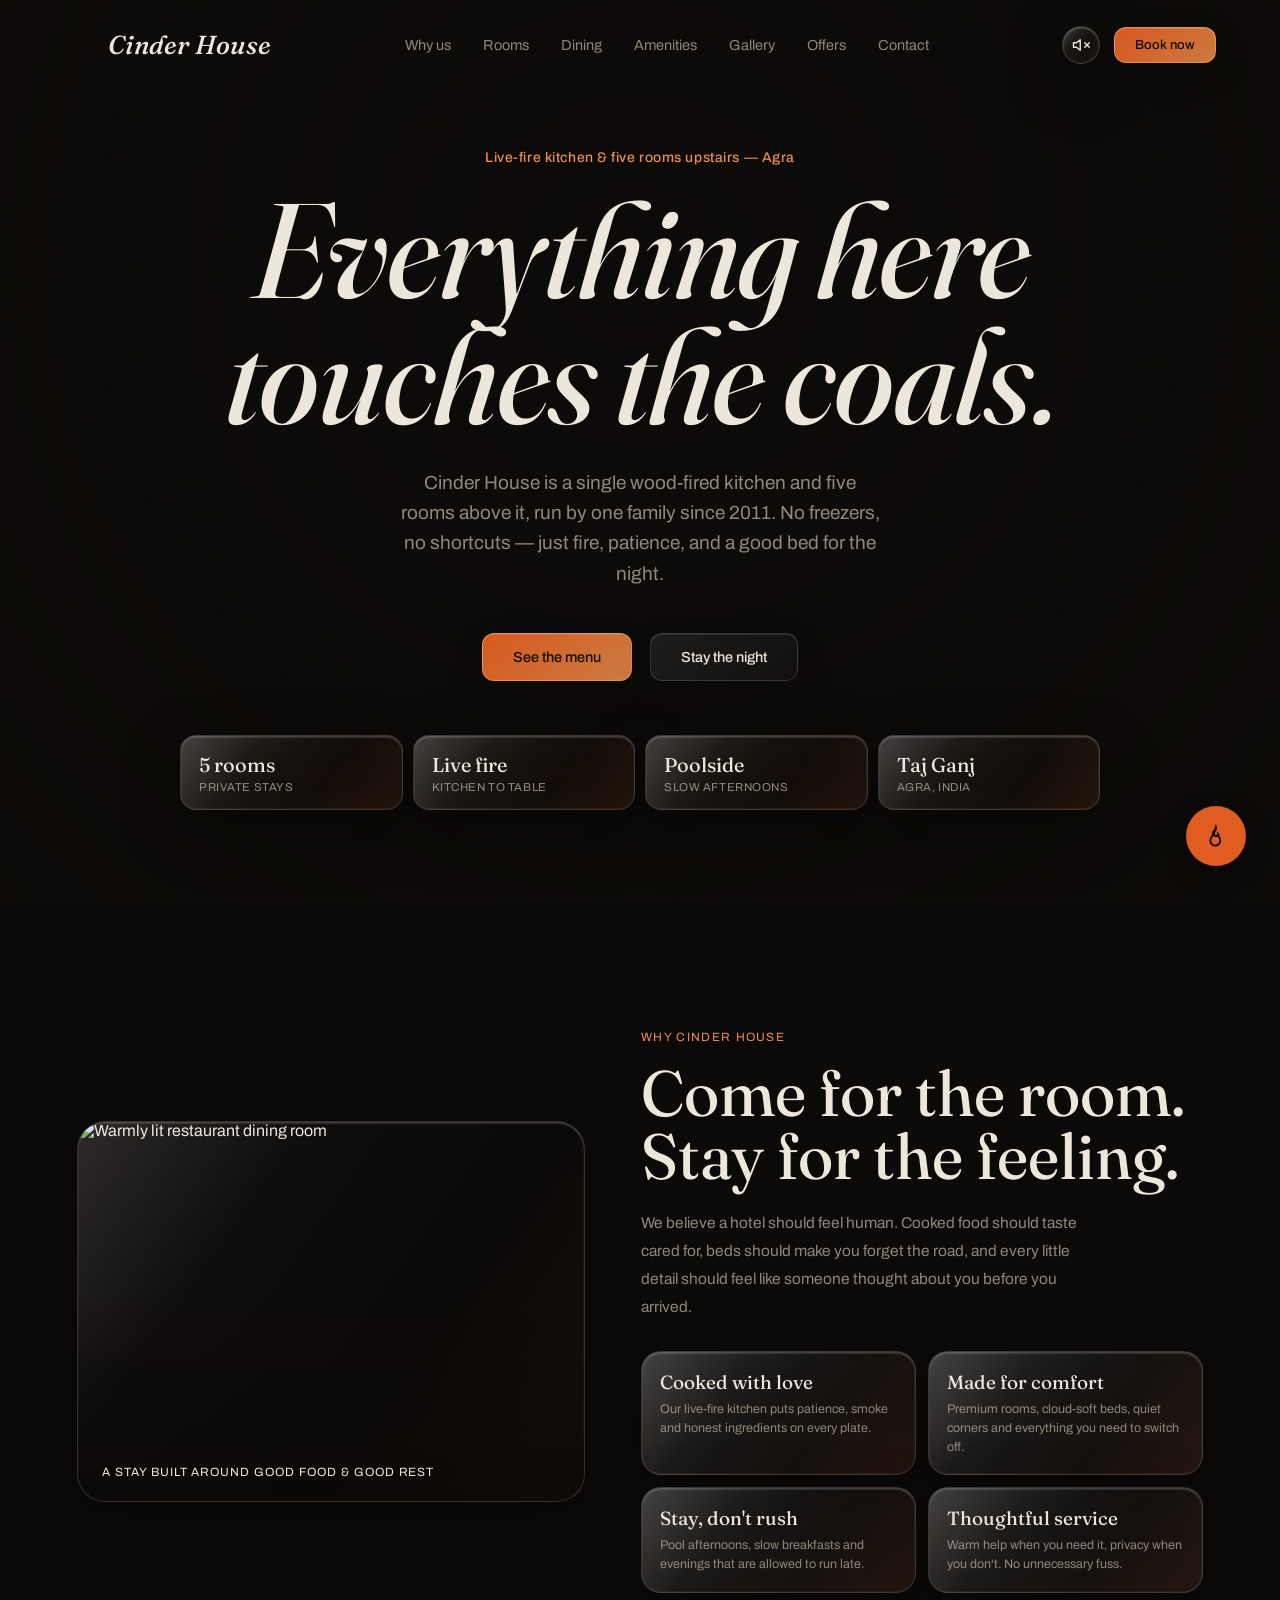
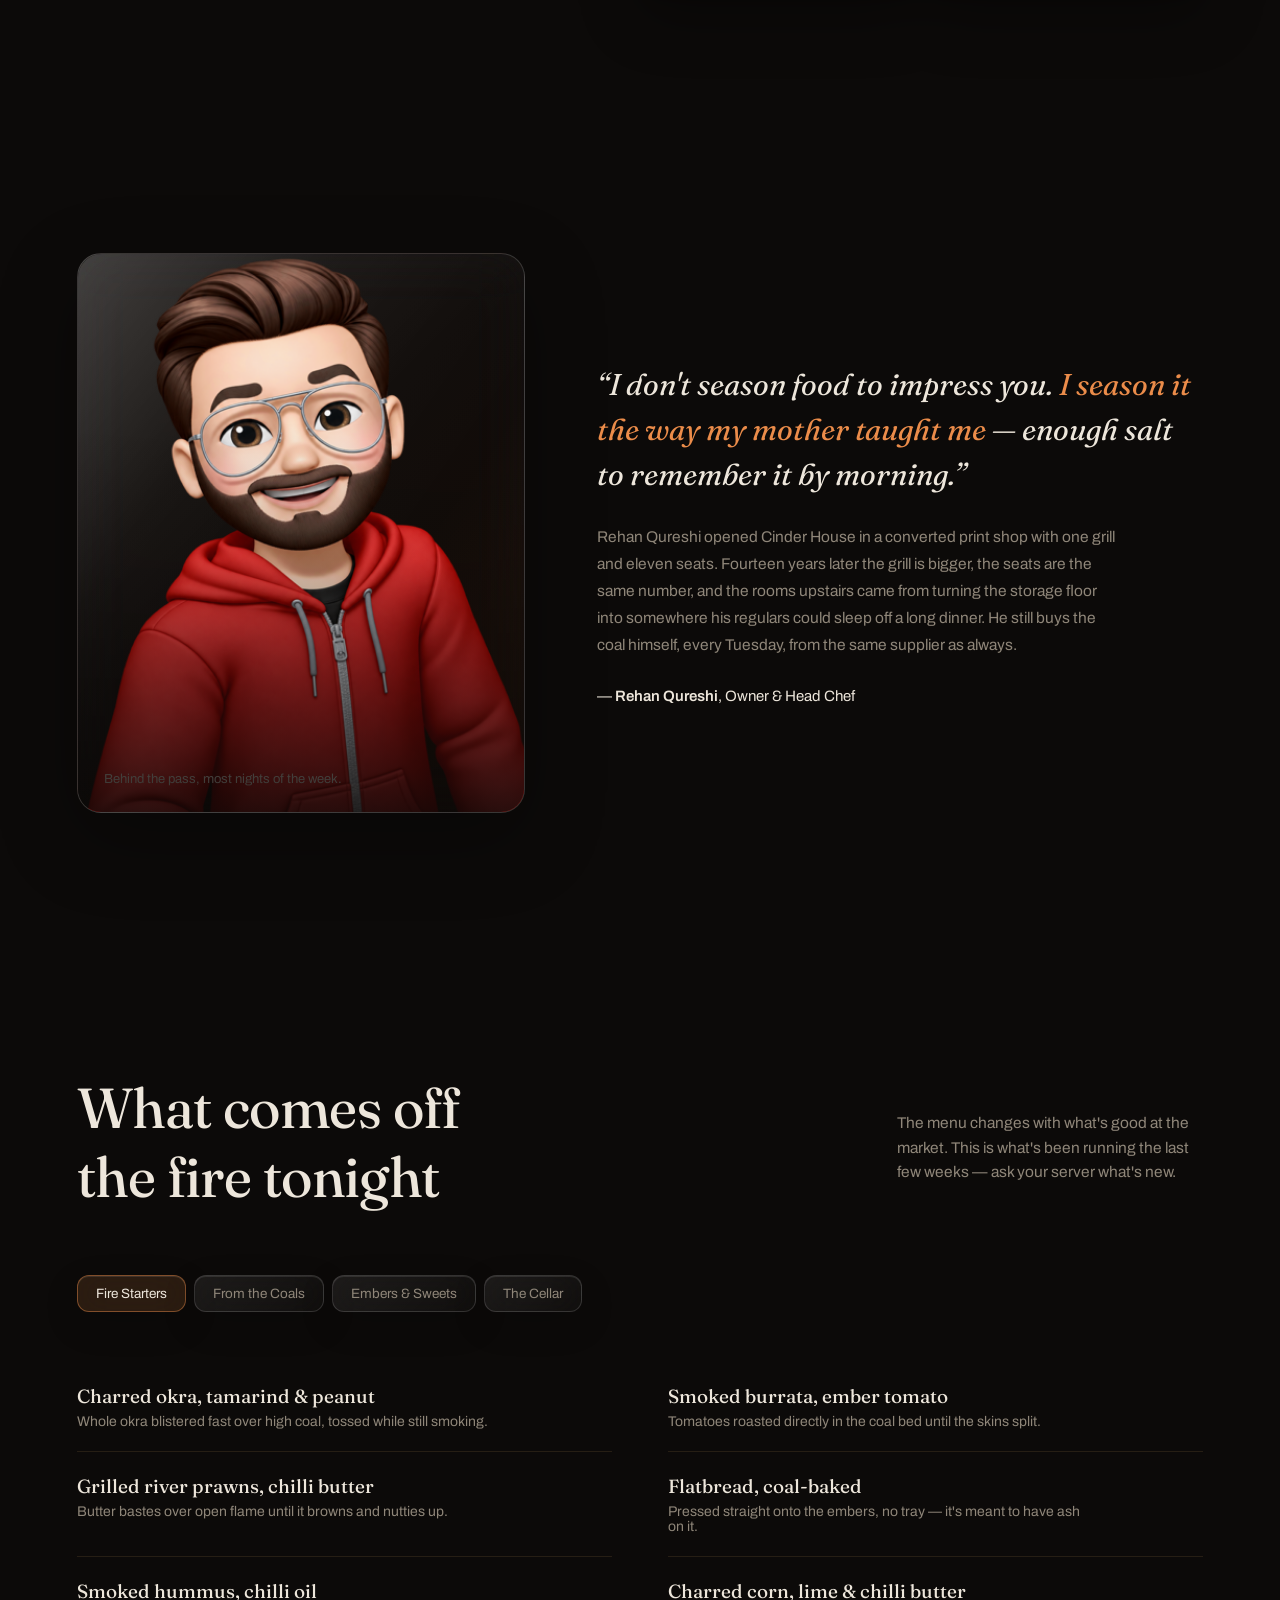
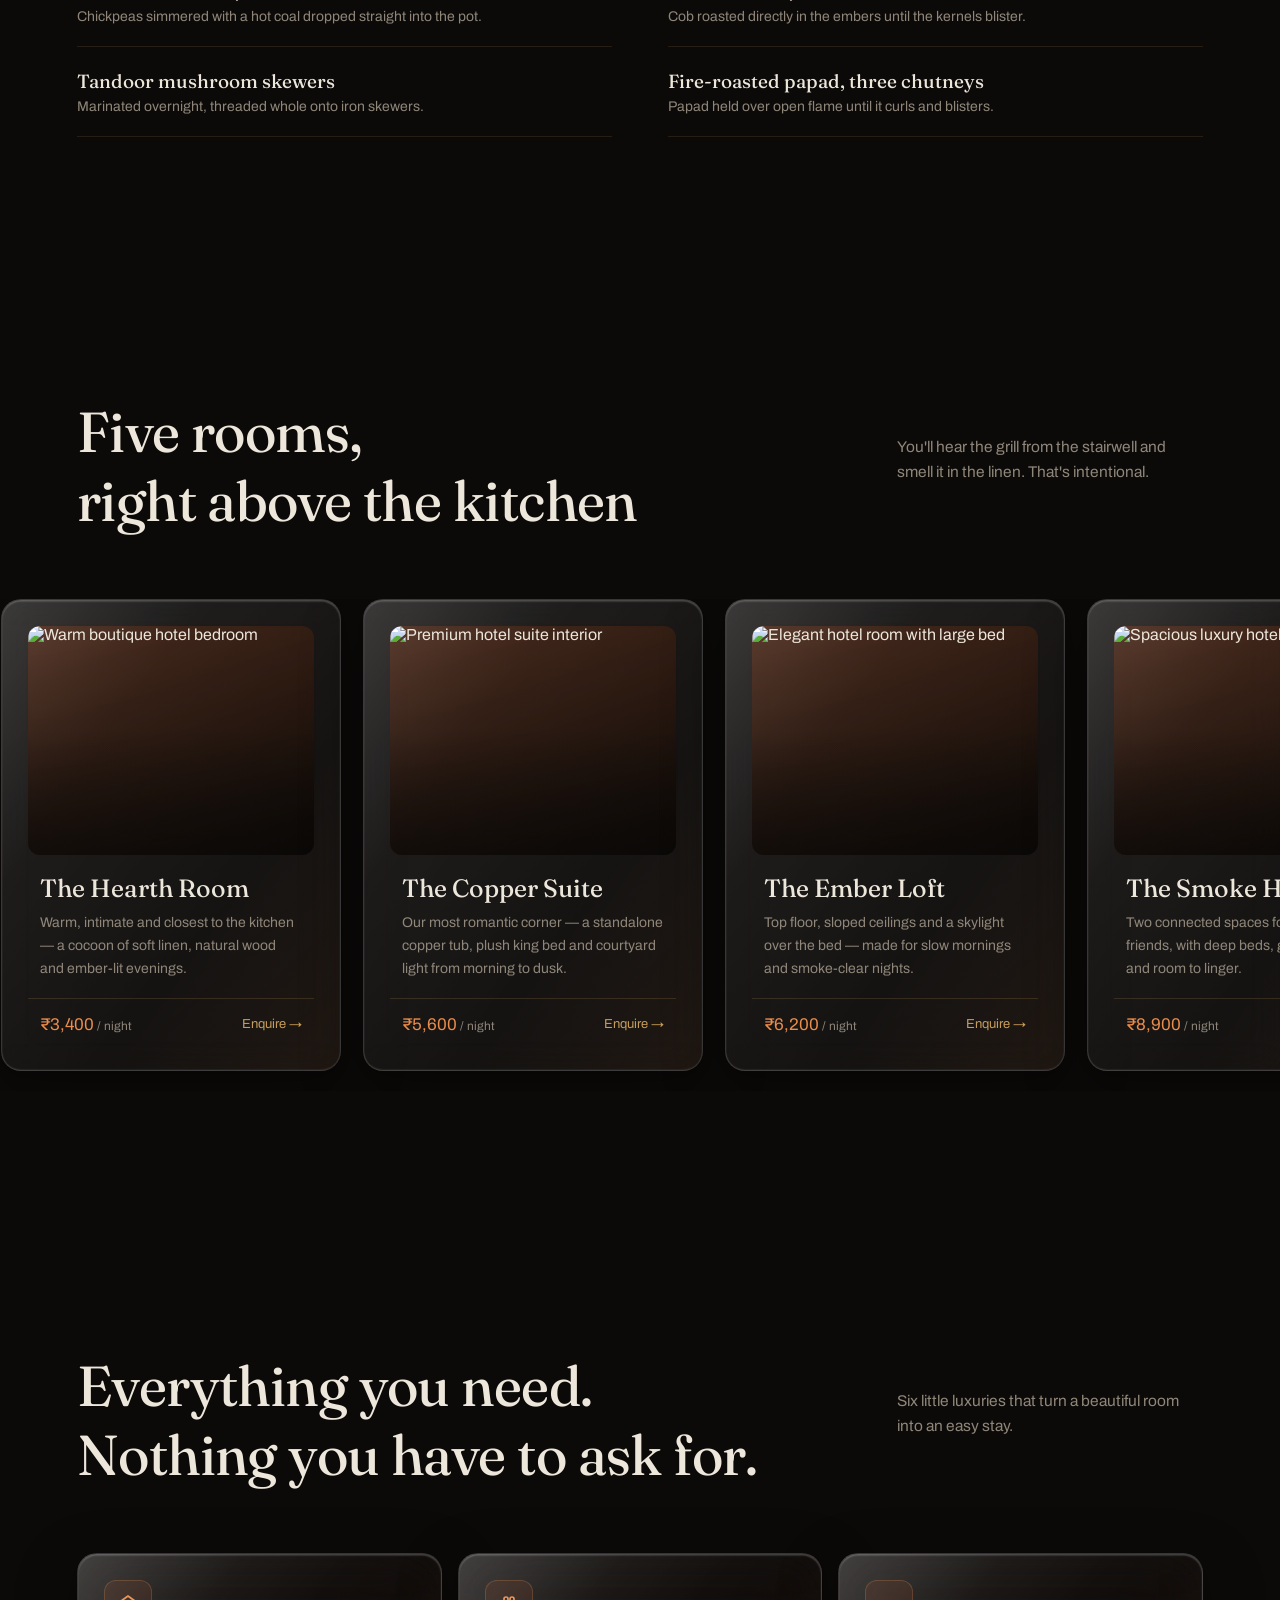
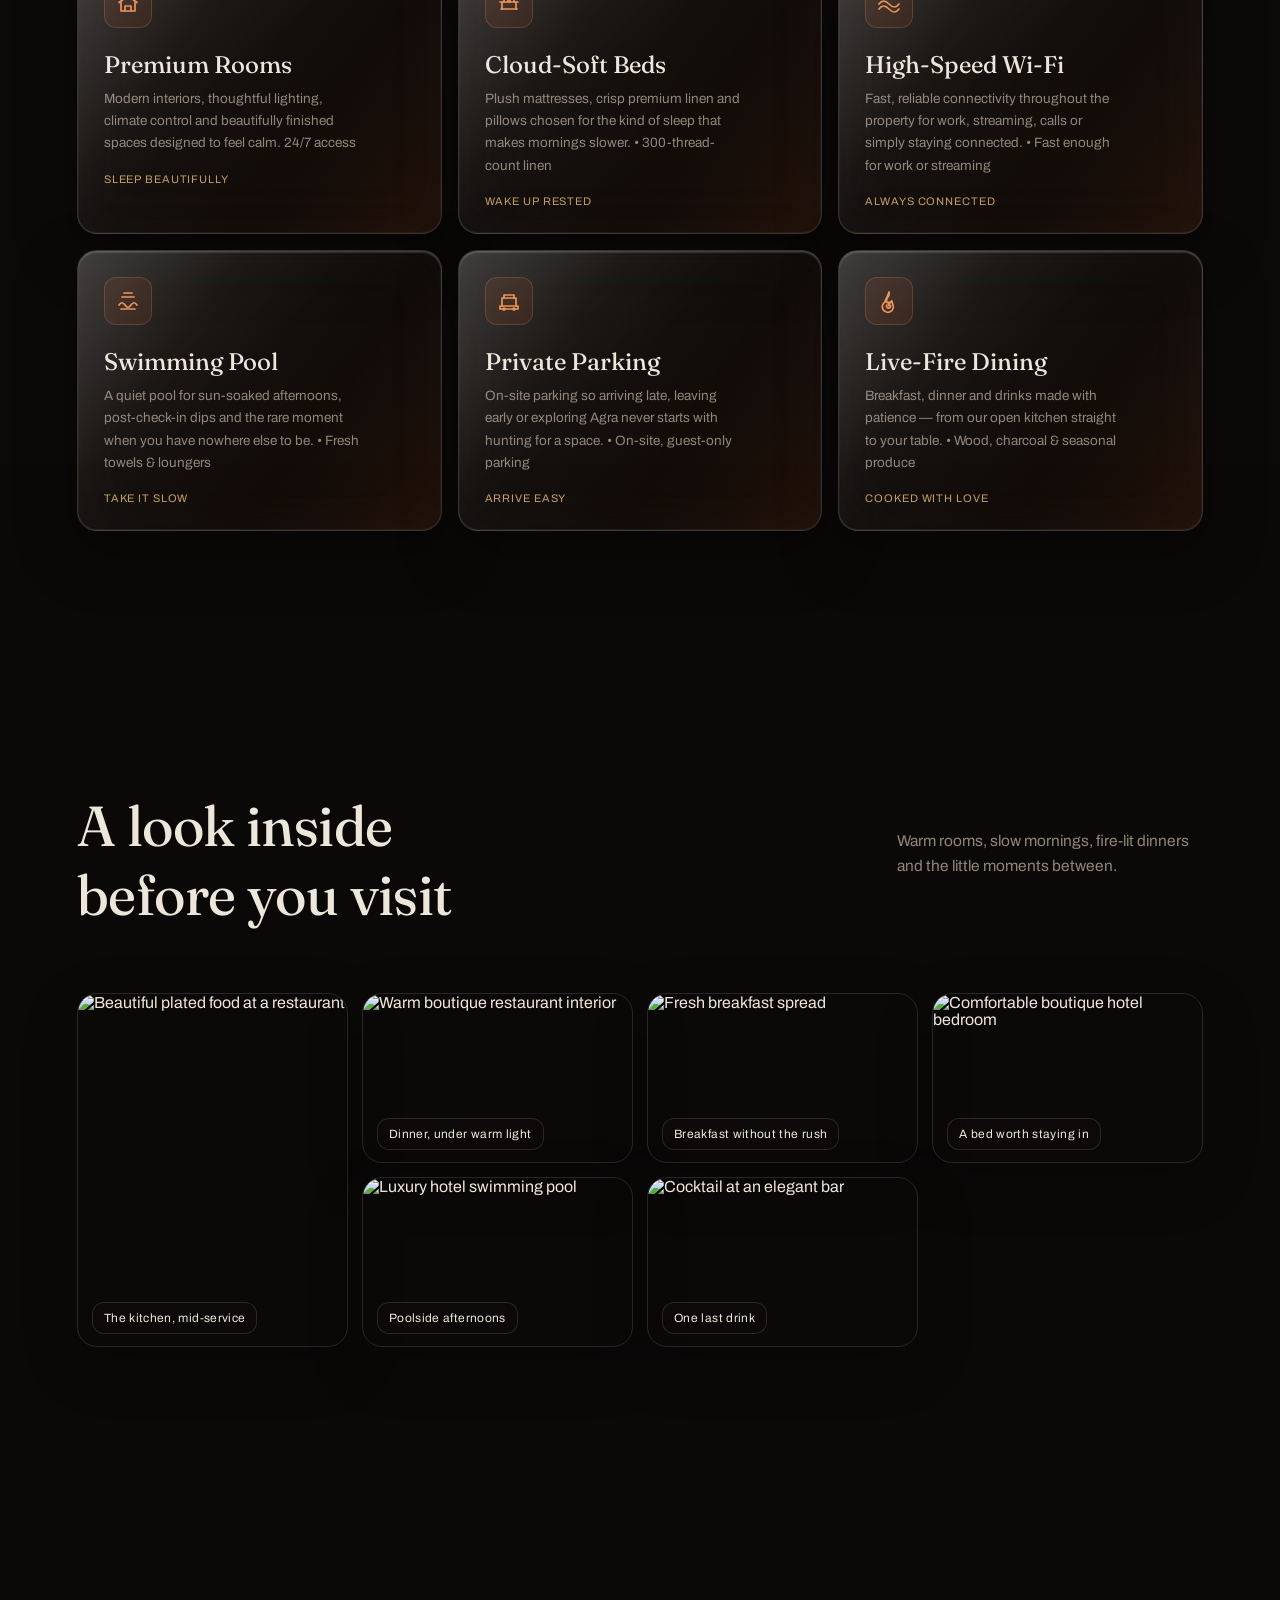
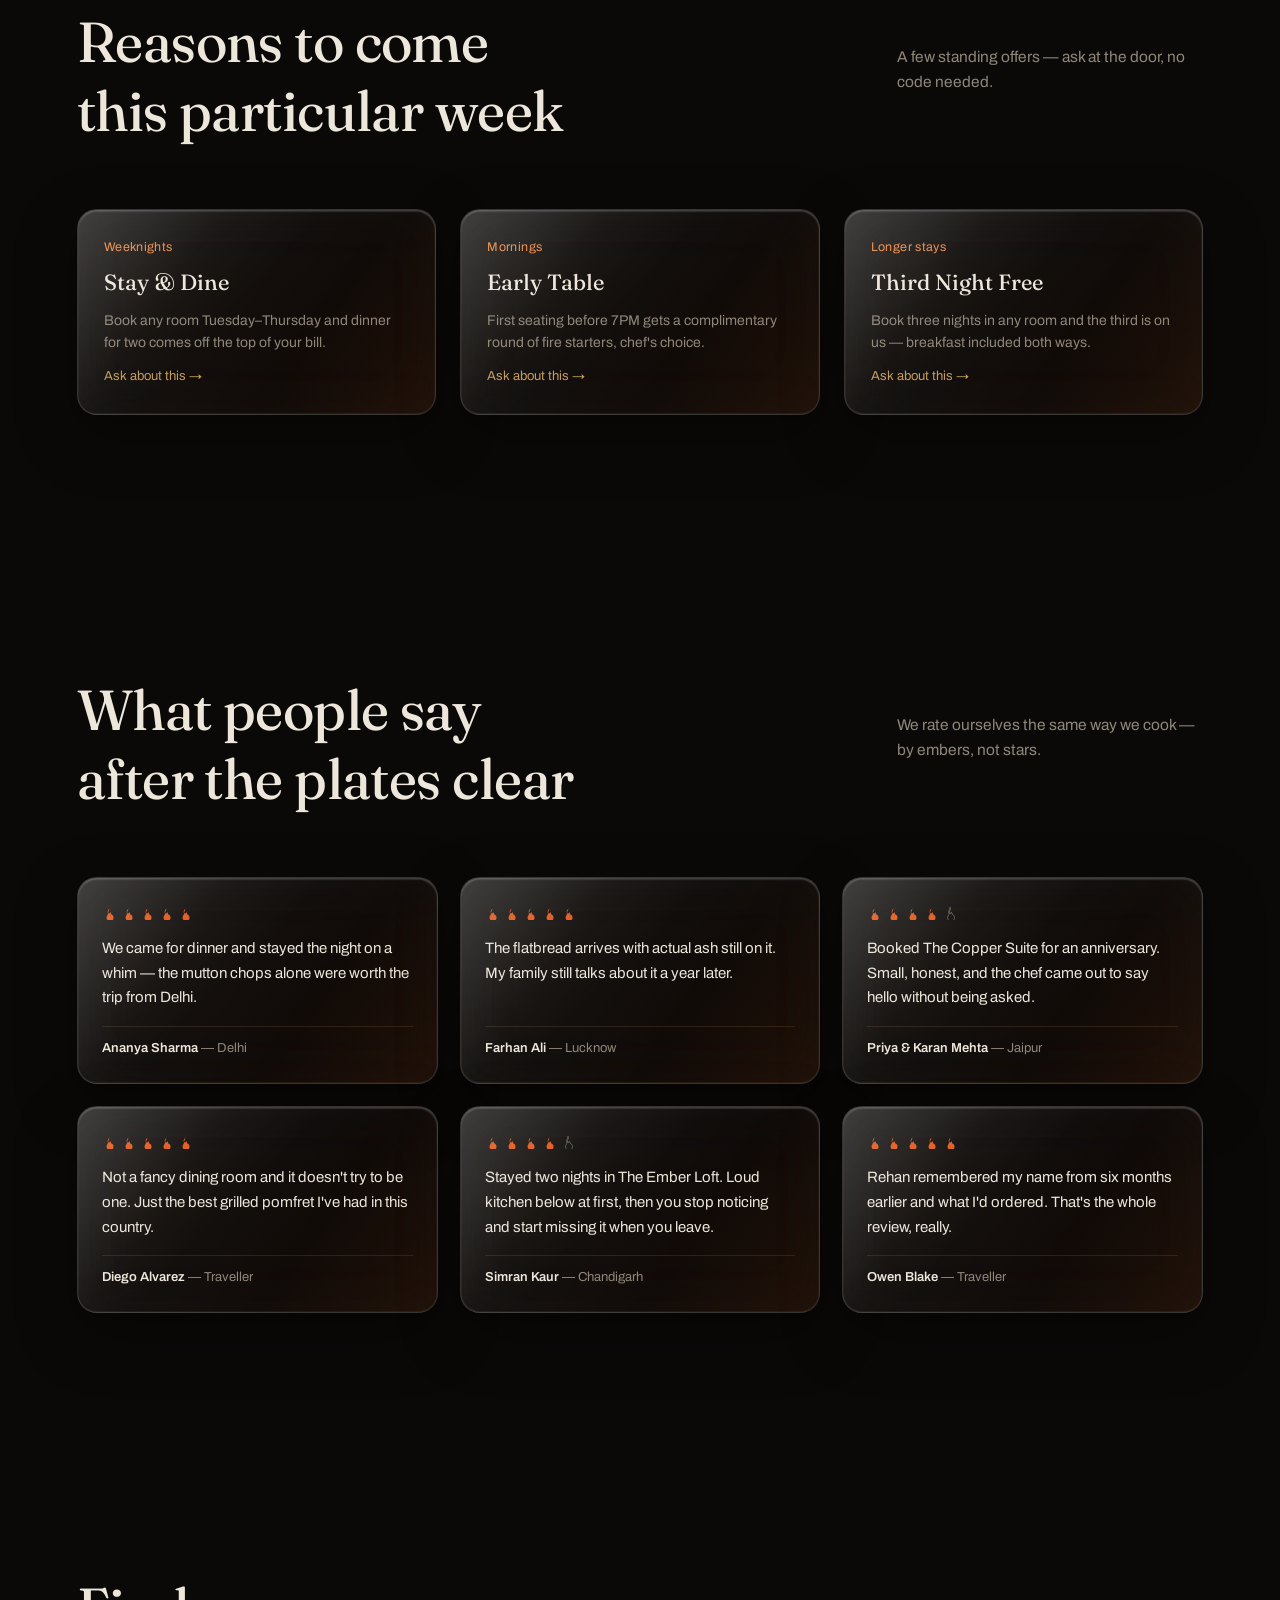
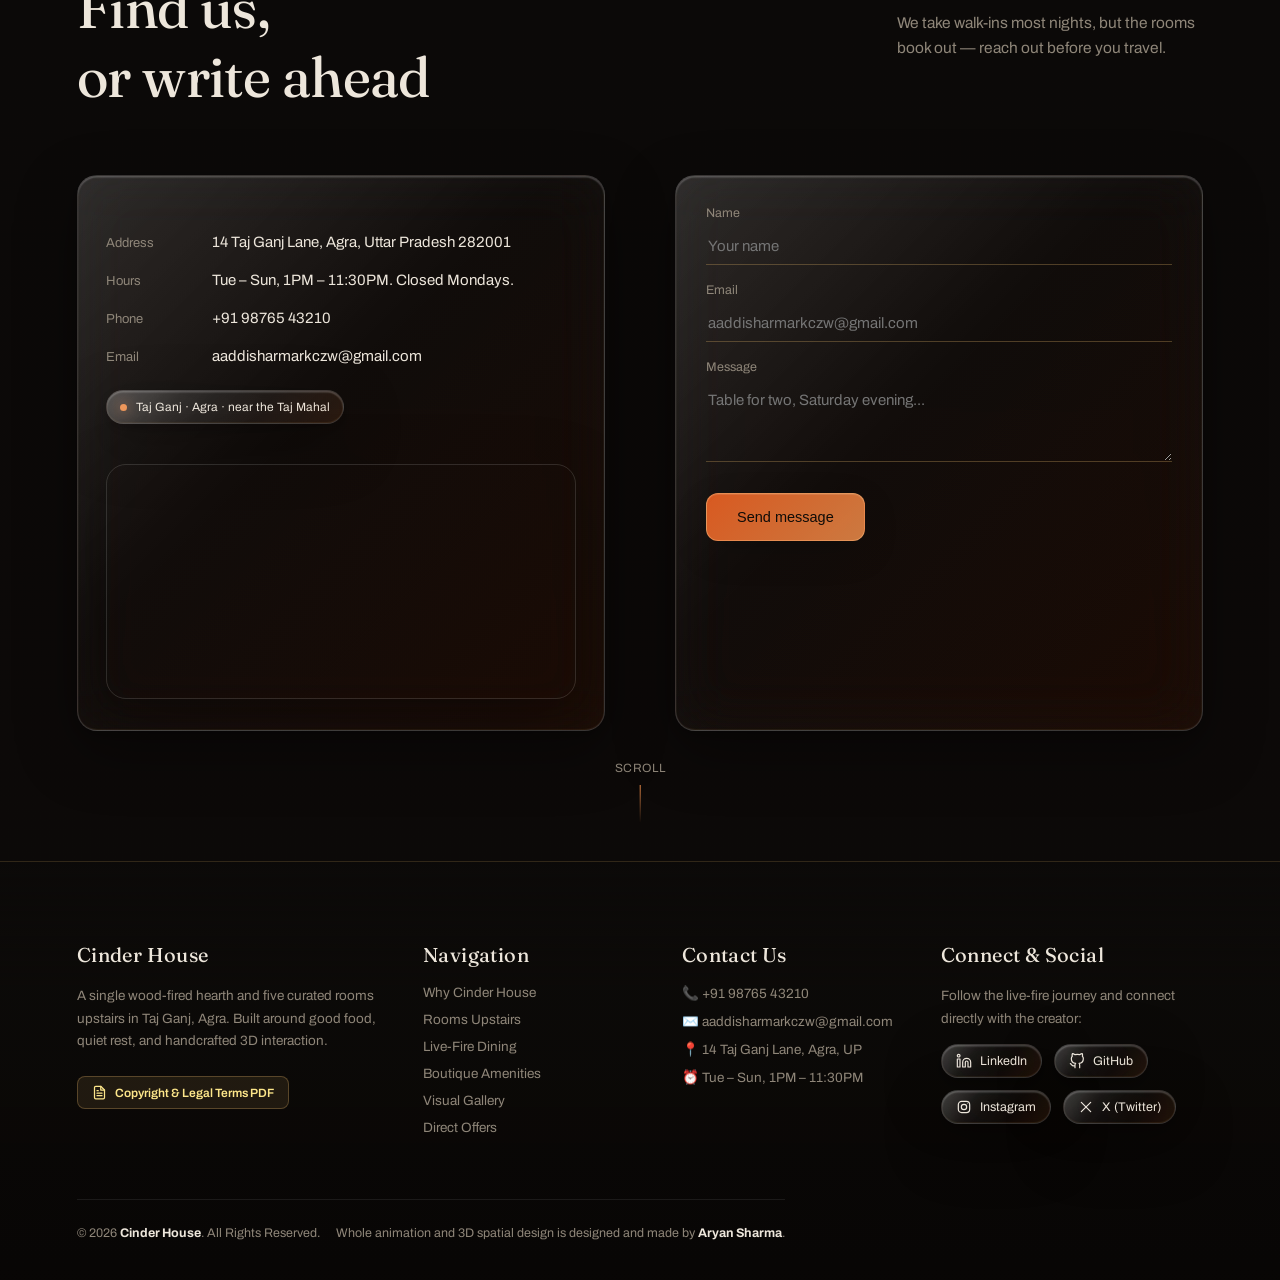
==== commit 3de38cc2: "fix(contact): replace Facebook with LinkedIn and update direct email to aaddisharmarkczw@gmail.com" ====
--- a/index.html
+++ b/index.html
@@ -399,7 +399,7 @@
           <li><span class="label">Address</span><span>14 Taj Ganj Lane, Agra, Uttar Pradesh 282001</span></li>
           <li><span class="label">Hours</span><span>Tue – Sun, 1PM – 11:30PM. Closed Mondays.</span></li>
           <li><span class="label">Phone</span><span>+91 98765 43210</span></li>
-          <li><span class="label">Email</span><span>[email protected]</span></li>
+          <li><span class="label">Email</span><a href="mailto:aaddisharmarkczw@gmail.com" style="color:inherit;">aaddisharmarkczw@gmail.com</a></li>
         </ul>
         <div class="location-pill glass" style="display:inline-flex;align-items:center;gap:9px;margin-top:26px;padding:9px 13px;border-radius:999px;font-size:12px;color:rgb(var(--bone));">
           <span style="width:7px;height:7px;border-radius:50%;background:rgb(var(--ember-soft));box-shadow:0 0 14px rgba(235,140,74,.8);"></span>
@@ -410,7 +410,7 @@
       </div>
       <form class="contact-form glass" id="contactForm" style="padding:30px;border-radius:22px;" novalidate>
         <div class="field"><label for="contactName">Name</label><input id="contactName" name="name" type="text" placeholder="Your name" autocomplete="name" required></div>
-        <div class="field"><label for="contactEmail">Email</label><input id="contactEmail" name="email" type="email" placeholder="[email protected]" autocomplete="email" required></div>
+        <div class="field"><label for="contactEmail">Email</label><input id="contactEmail" name="email" type="email" placeholder="aaddisharmarkczw@gmail.com" autocomplete="email" required></div>
         <div class="field"><label for="contactMessage">Message</label><textarea id="contactMessage" name="message" placeholder="Table for two, Saturday evening..." required></textarea></div>
         <button type="submit" class="btn solid" style="margin-top:10px;">Send message</button>
         <p id="formStatus" role="status" aria-live="polite" style="margin-top:14px;color:rgb(var(--smoke));font-size:12.5px;line-height:1.5;"></p>
@@ -488,15 +488,15 @@
     <span class="fab-label">Instagram</span>
     <svg viewBox="0 0 24 24" fill="none" stroke-width="1.6" stroke-linecap="round" stroke-linejoin="round"><rect x="3.5" y="3.5" width="17" height="17" rx="5"/><circle cx="12" cy="12" r="4"/><circle cx="17" cy="7" r="0.6" fill="currentColor" stroke="none"/></svg>
   </a>
-  <a class="fab-item" href="https://facebook.com" target="_blank" rel="noopener" aria-label="Facebook">
-    <span class="fab-label">Facebook</span>
-    <svg viewBox="0 0 24 24" fill="none" stroke-width="1.6" stroke-linecap="round" stroke-linejoin="round"><path d="M14.5 21v-7.5h2.5l0.5-3h-3V8.5c0-0.9 0.3-1.5 1.7-1.5H17.5V4.3C17.2 4.3 16.2 4 15 4c-2.4 0-4 1.5-4 4.2V10.5H8.5v3H11V21"/></svg>
+  <a class="fab-item" href="https://www.linkedin.com/in/aryan-sharma11/" target="_blank" rel="noopener" aria-label="LinkedIn">
+    <span class="fab-label">LinkedIn</span>
+    <svg viewBox="0 0 24 24" fill="none" stroke-width="1.6" stroke-linecap="round" stroke-linejoin="round"><path d="M16 8a6 6 0 0 1 6 6v7h-4v-7a2 2 0 0 0-2-2 2 2 0 0 0-2 2v7h-4v-7a6 6 0 0 1 6-6z"/><rect x="2" y="9" width="4" height="12"/><circle cx="4" cy="4" r="2"/></svg>
   </a>
   <a class="fab-item" href="https://wa.me/919876543210" target="_blank" rel="noopener" aria-label="WhatsApp">
     <span class="fab-label">WhatsApp</span>
     <svg viewBox="0 0 24 24" fill="none" stroke-width="1.6" stroke-linecap="round" stroke-linejoin="round"><path d="M4 20l1.3-3.9A7.5 7.5 0 1 1 8.8 19L4 20Z"/><path d="M9 10c0 3 2 5 5 5"/></svg>
   </a>
-  <a class="fab-item" href="mailto:[email protected]" aria-label="Email">
+  <a class="fab-item" href="mailto:aaddisharmarkczw@gmail.com" aria-label="Email">
     <span class="fab-label">Email</span>
     <svg viewBox="0 0 24 24" fill="none" stroke-width="1.6" stroke-linecap="round" stroke-linejoin="round"><rect x="3.5" y="5.5" width="17" height="13" rx="2"/><path d="M4.5 6.5l7.5 6 7.5-6"/></svg>
   </a>
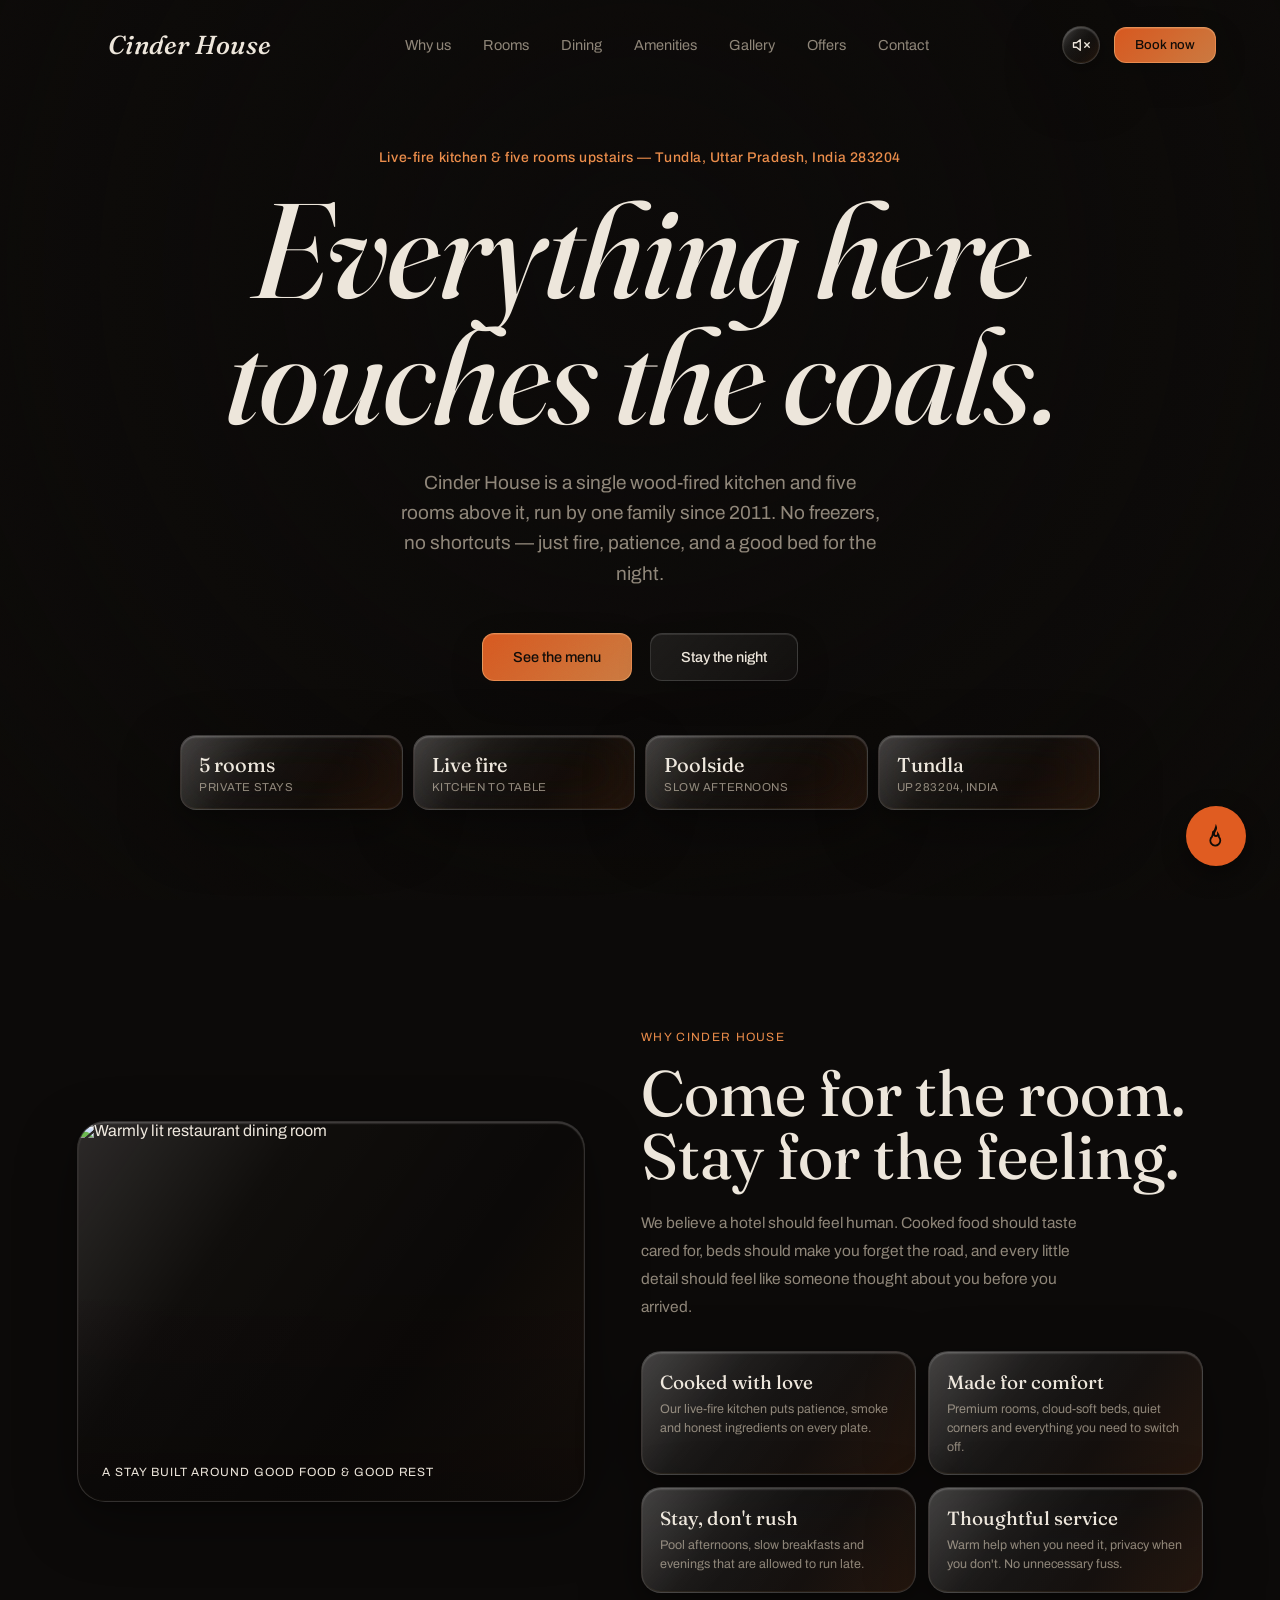
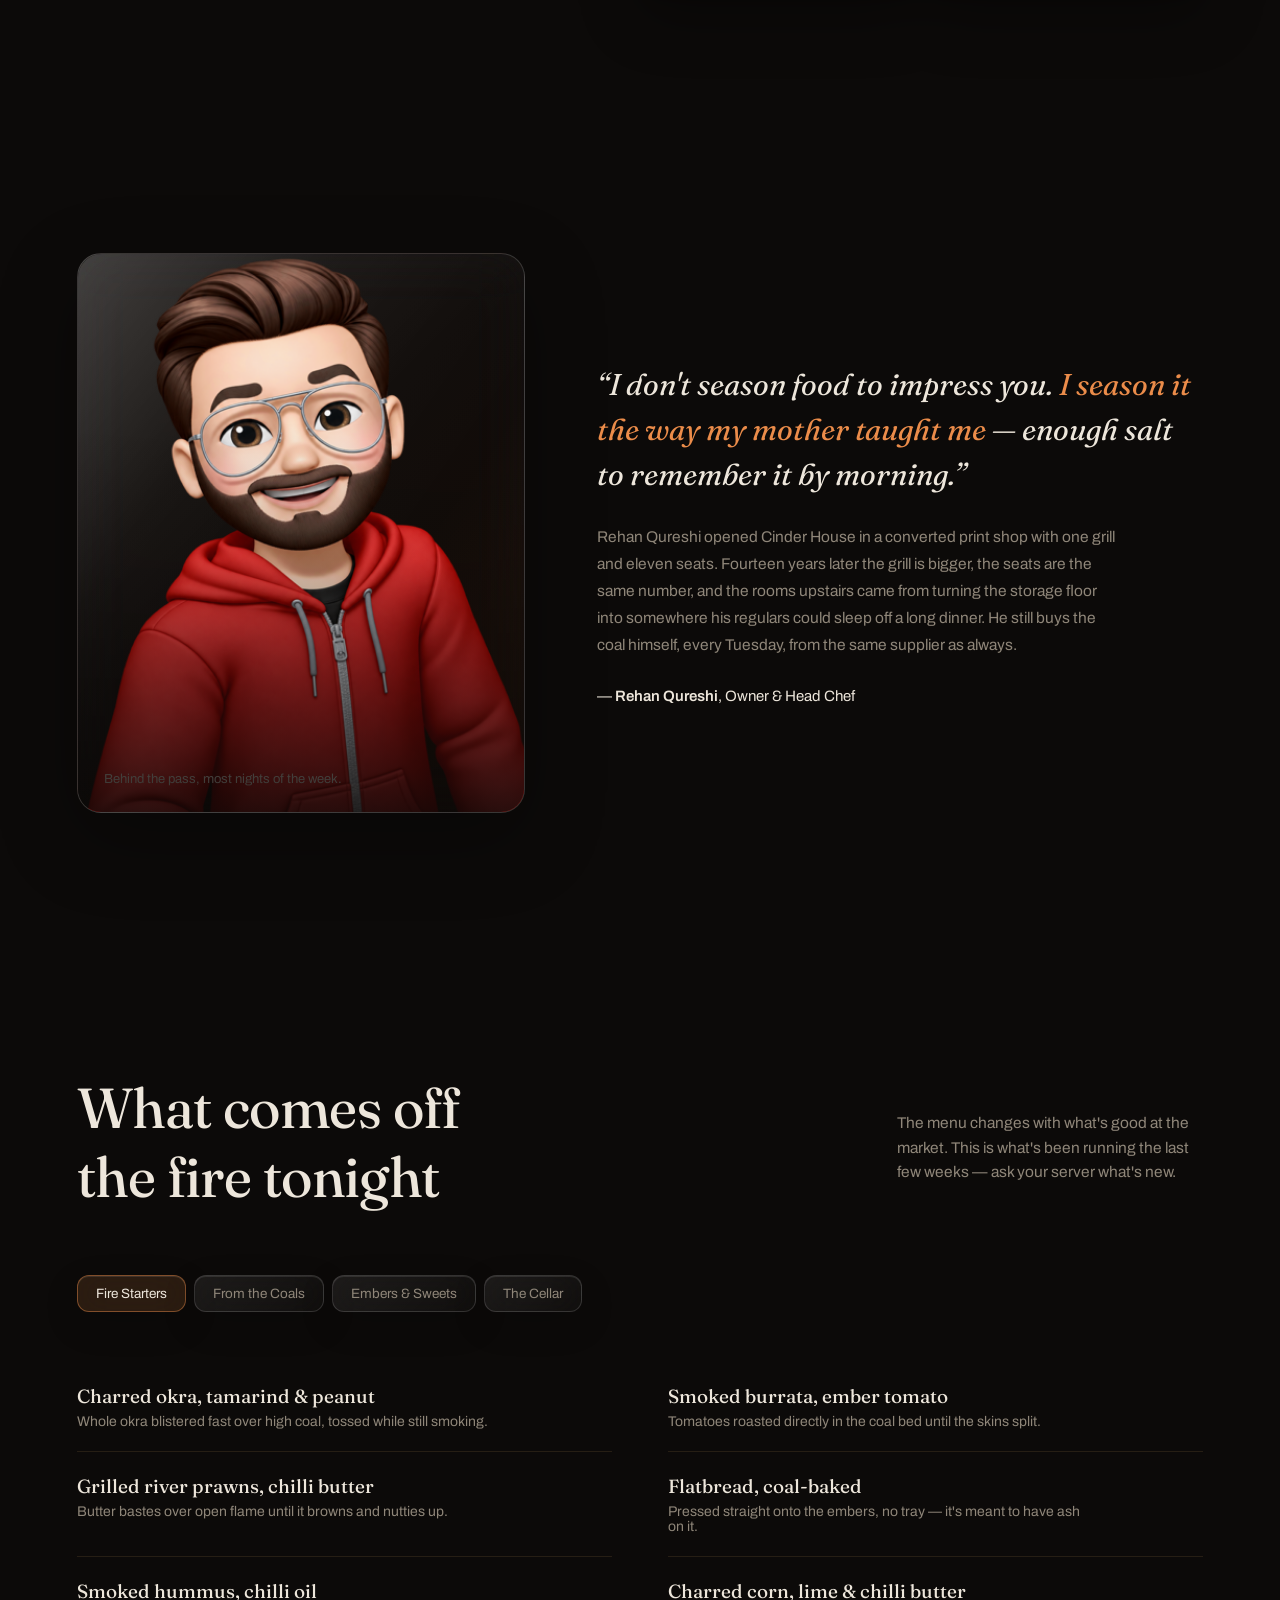
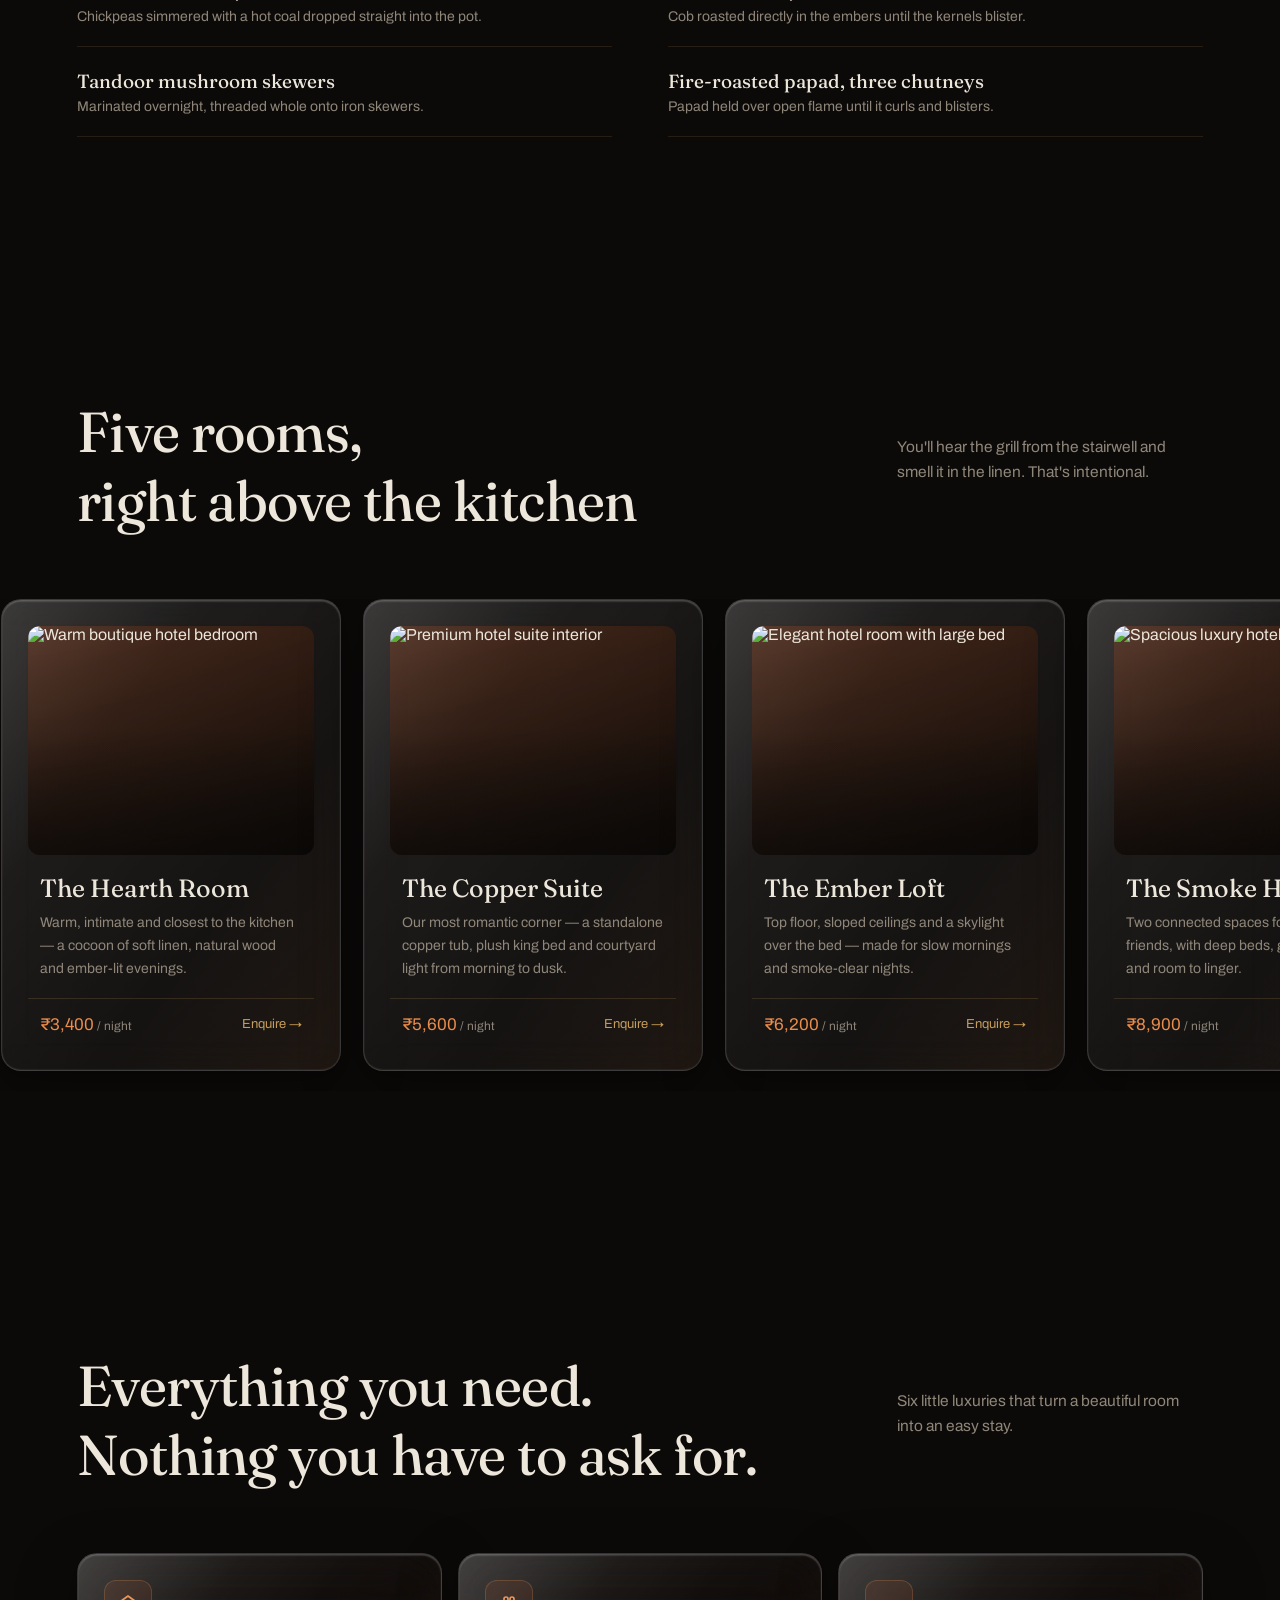
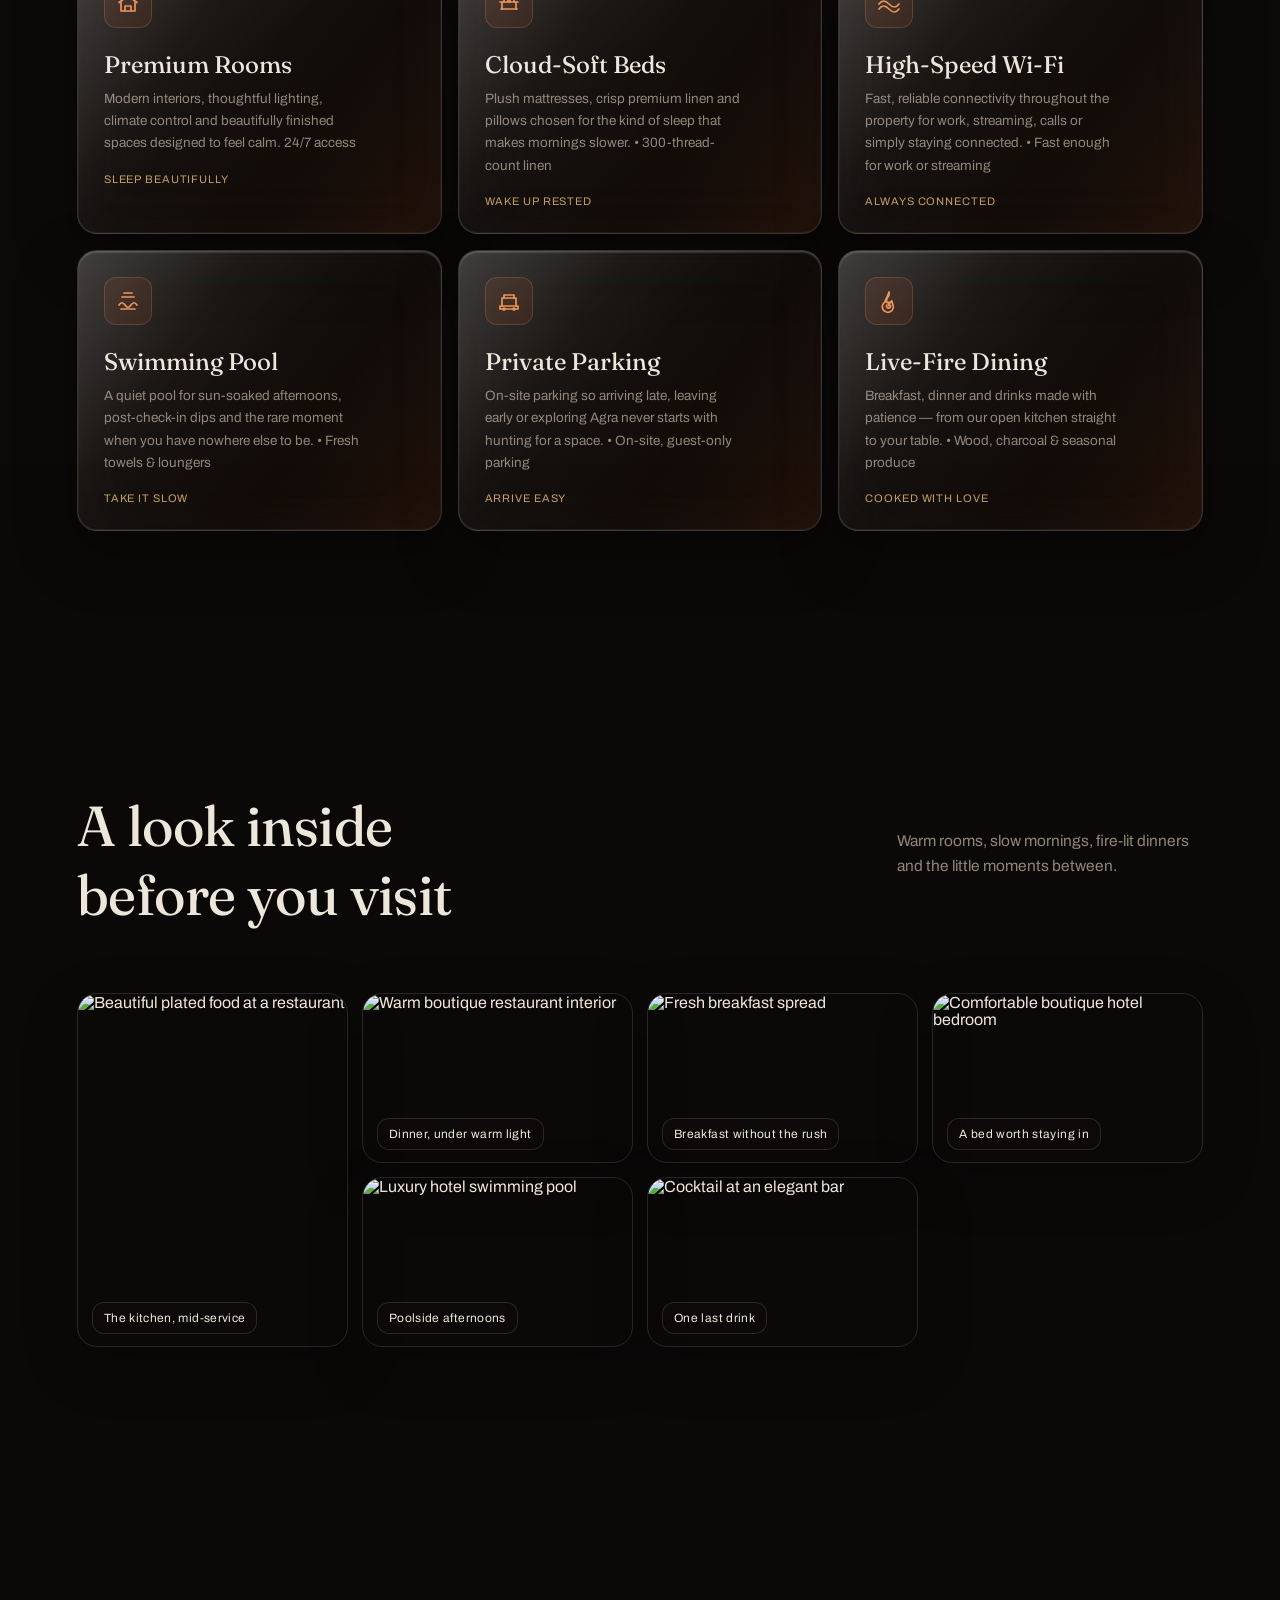
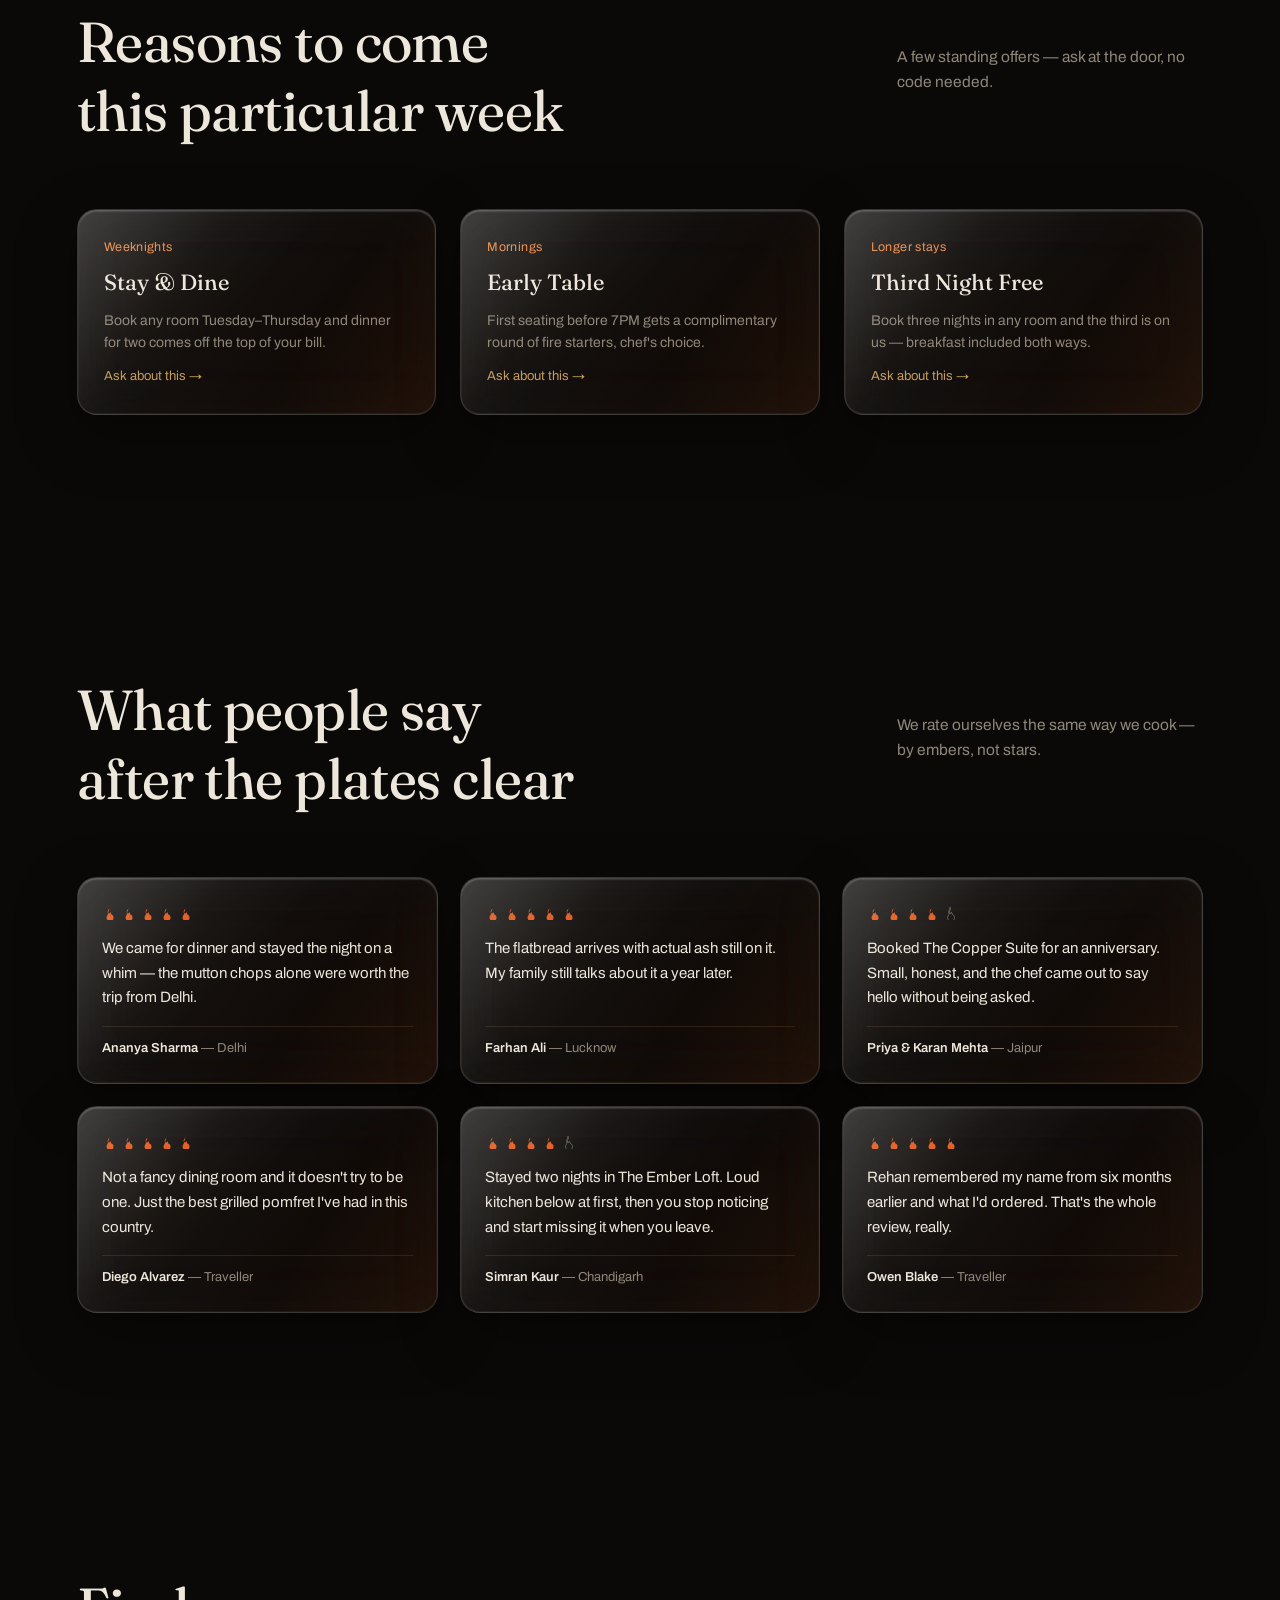
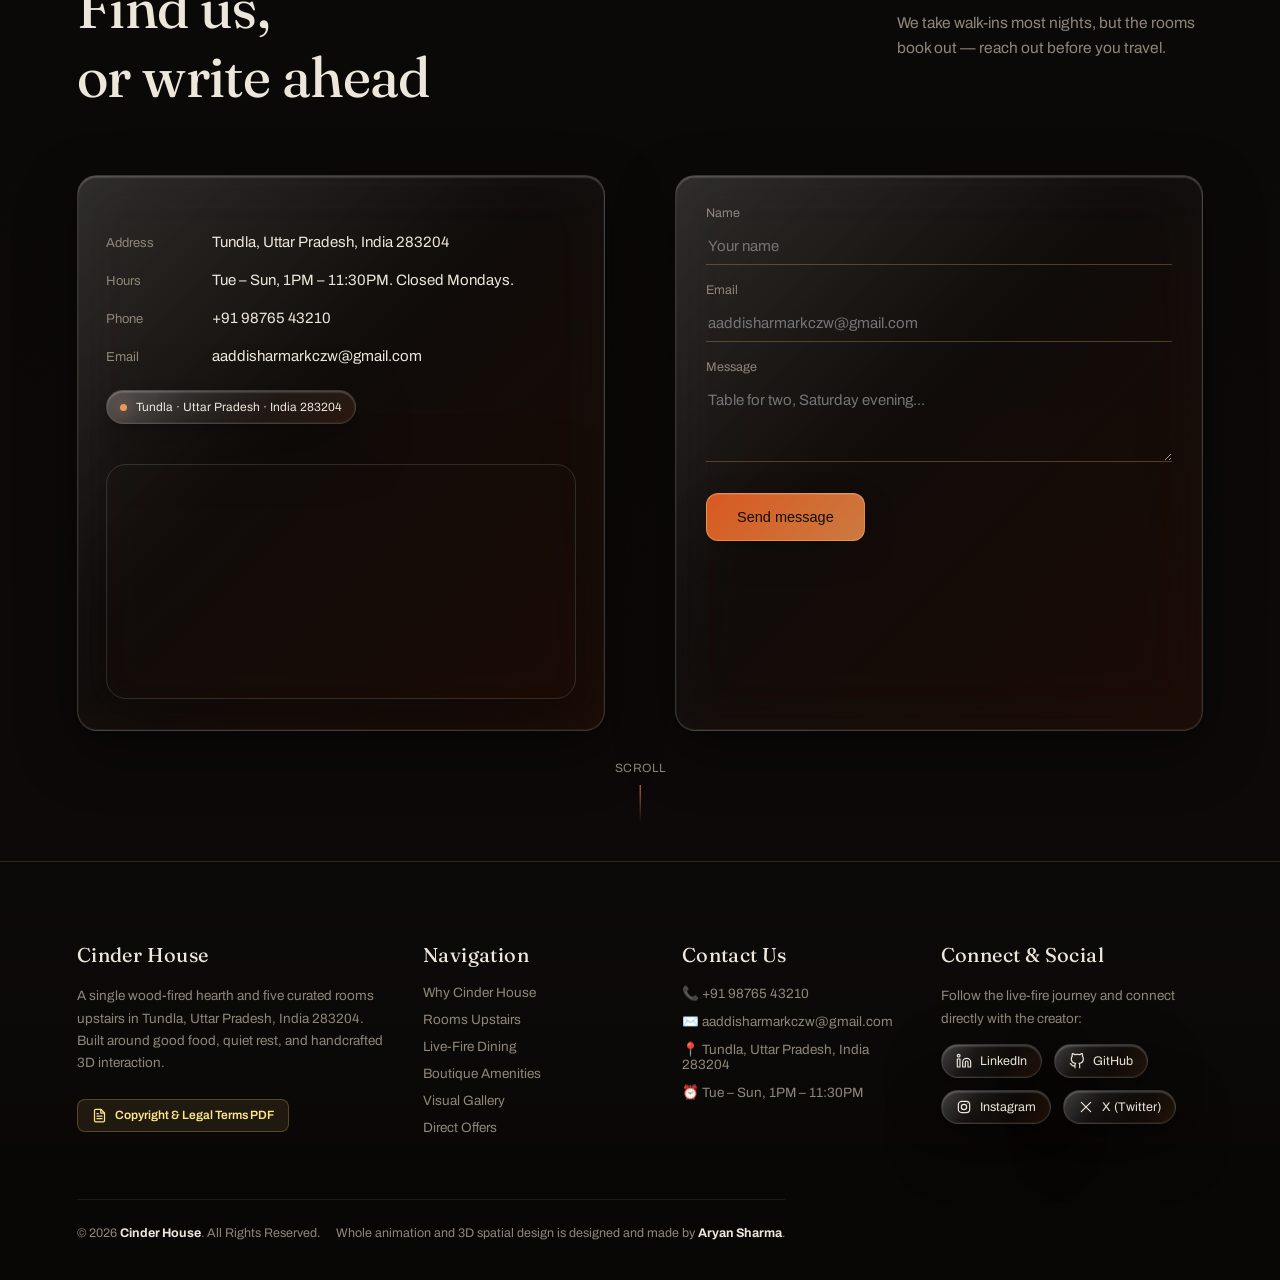
==== commit 4673464e: "fix(location): update venue and creator location to Tundla, Uttar Pradesh, India 283204 across all f" ====
--- a/index.html
+++ b/index.html
@@ -3,10 +3,10 @@
 <head>
 <meta charset="UTF-8">
 <meta name="viewport" content="width=device-width, initial-scale=1.0">
-<meta name="description" content="Cinder House — a live-fire kitchen and five-room boutique stay in Taj Ganj, Agra. Come for the room. Stay for the feeling.">
+<meta name="description" content="Cinder House — a live-fire kitchen and five-room boutique stay in Tundla, Uttar Pradesh, India 283204. Come for the room. Stay for the feeling.">
 <meta name="theme-color" content="#0c0a09">
 <meta property="og:title" content="Cinder House — Live Fire Kitchen & Rooms">
-<meta property="og:description" content="A live-fire kitchen and five-room boutique stay in Agra, built around good food and good rest.">
+<meta property="og:description" content="A live-fire kitchen and five-room boutique stay in Tundla, Uttar Pradesh, India 283204, built around good food and good rest.">
 <meta property="og:type" content="website">
 <title>Cinder House — Live Fire Kitchen &amp; Rooms</title>
 <link rel="preconnect" href="https://fonts.googleapis.com">
@@ -15,7 +15,7 @@
 <link rel="icon" type="image/svg+xml" href="favicon.svg">
 <link rel="stylesheet" href="css/style.css">
 
-<script type="application/ld+json">{"@context":"https://schema.org","@type":"Hotel","name":"Cinder House","description":"Live-fire kitchen and five-room boutique stay in Taj Ganj, Agra.","address":{"@type":"PostalAddress","streetAddress":"14 Taj Ganj Lane","addressLocality":"Agra","addressRegion":"Uttar Pradesh","postalCode":"282001","addressCountry":"IN"},"telephone":"+91 98765 43210"}</script>
+<script type="application/ld+json">{"@context":"https://schema.org","@type":"Hotel","name":"Cinder House","description":"Live-fire kitchen and five-room boutique stay in Tundla, Uttar Pradesh, India 283204.","address":{"@type":"PostalAddress","streetAddress":"Cinder House Estate","addressLocality":"Tundla","addressRegion":"Uttar Pradesh","postalCode":"283204","addressCountry":"IN"},"telephone":"+91 98765 43210"}</script>
 </head>
 <body>
 <a class="skip-link" href="#main-content">Skip to content</a>
@@ -65,7 +65,7 @@
 <main id="main-content">
 
   <section class="hero" id="top">
-    <div class="kicker">Live-fire kitchen &amp; five rooms upstairs — Agra</div>
+    <div class="kicker">Live-fire kitchen &amp; five rooms upstairs — Tundla, Uttar Pradesh, India 283204</div>
     <h1>Everything here<br>touches the coals.</h1>
     <p class="sub">Cinder House is a single wood-fired kitchen and five rooms above it, run by one family since 2011. No freezers, no shortcuts — just fire, patience, and a good bed for the night.</p>
     <div class="cta-row">
@@ -76,7 +76,7 @@
       <div class="hero-stat glass"><b>5 rooms</b><span>Private stays</span></div>
       <div class="hero-stat glass"><b>Live fire</b><span>Kitchen to table</span></div>
       <div class="hero-stat glass"><b>Poolside</b><span>Slow afternoons</span></div>
-      <div class="hero-stat glass"><b>Taj Ganj</b><span>Agra, India</span></div>
+      <div class="hero-stat glass"><b>Tundla</b><span>UP 283204, India</span></div>
     </div>
     <div class="scroll-cue"><span>SCROLL</span><span class="line"></span></div>
   </section>
@@ -396,17 +396,17 @@
     <div class="contact-grid">
       <div class="contact-info glass" style="padding:28px;border-radius:22px;">
         <ul class="contact-list">
-          <li><span class="label">Address</span><span>14 Taj Ganj Lane, Agra, Uttar Pradesh 282001</span></li>
+          <li><span class="label">Address</span><span>Tundla, Uttar Pradesh, India 283204</span></li>
           <li><span class="label">Hours</span><span>Tue – Sun, 1PM – 11:30PM. Closed Mondays.</span></li>
           <li><span class="label">Phone</span><span>+91 98765 43210</span></li>
           <li><span class="label">Email</span><a href="mailto:aaddisharmarkczw@gmail.com" style="color:inherit;">aaddisharmarkczw@gmail.com</a></li>
         </ul>
         <div class="location-pill glass" style="display:inline-flex;align-items:center;gap:9px;margin-top:26px;padding:9px 13px;border-radius:999px;font-size:12px;color:rgb(var(--bone));">
           <span style="width:7px;height:7px;border-radius:50%;background:rgb(var(--ember-soft));box-shadow:0 0 14px rgba(235,140,74,.8);"></span>
-          Taj Ganj · Agra · near the Taj Mahal
+          Tundla · Uttar Pradesh · India 283204
         </div>
         <iframe class="map-frame" loading="lazy" referrerpolicy="no-referrer-when-downgrade"
-          title="Cinder House location map — Taj Ganj, Agra" src="https://maps.google.com/maps?q=Taj%20Ganj%2C%20Agra%2C%20Uttar%20Pradesh&t=&z=14&ie=UTF8&iwloc=&output=embed"></iframe>
+          title="Cinder House location map — Tundla, Uttar Pradesh, India 283204" src="https://maps.google.com/maps?q=Tundla%2C%20Uttar%20Pradesh%2C%20India%20283204&t=&z=14&ie=UTF8&iwloc=&output=embed"></iframe>
       </div>
       <form class="contact-form glass" id="contactForm" style="padding:30px;border-radius:22px;" novalidate>
         <div class="field"><label for="contactName">Name</label><input id="contactName" name="name" type="text" placeholder="Your name" autocomplete="name" required></div>
@@ -424,7 +424,7 @@
   <div class="footer-grid">
     <div class="footer-col">
       <h4>Cinder House</h4>
-      <p>A single wood-fired hearth and five curated rooms upstairs in Taj Ganj, Agra. Built around good food, quiet rest, and handcrafted 3D interaction.</p>
+      <p>A single wood-fired hearth and five curated rooms upstairs in Tundla, Uttar Pradesh, India 283204. Built around good food, quiet rest, and handcrafted 3D interaction.</p>
       <a href="Cinder_House_Copyright_Legal_Terms.pdf" target="_blank" class="legal-badge-link" title="View Official Copyright & Authorship Certificate">
         <svg width="15" height="15" viewBox="0 0 24 24" fill="none" stroke="currentColor" stroke-width="2" stroke-linecap="round" stroke-linejoin="round"><path d="M14 2H6a2 2 0 0 0-2 2v16a2 2 0 0 0 2 2h12a2 2 0 0 0 2-2V8z"></path><polyline points="14 2 14 8 20 8"></polyline><line x1="16" y1="13" x2="8" y2="13"></line><line x1="16" y1="17" x2="8" y2="17"></line><polyline points="10 9 9 9 8 9"></polyline></svg>
         Copyright &amp; Legal Terms PDF
@@ -448,7 +448,7 @@
       <ul class="footer-links">
         <li><a href="tel:+919876543210">📞 +91 98765 43210</a></li>
         <li><a href="mailto:aaddisharmarkczw@gmail.com">✉️ aaddisharmarkczw@gmail.com</a></li>
-        <li><a href="#contact">📍 14 Taj Ganj Lane, Agra, UP</a></li>
+        <li><a href="#contact">📍 Tundla, Uttar Pradesh, India 283204</a></li>
         <li><a href="#contact">⏰ Tue – Sun, 1PM – 11:30PM</a></li>
       </ul>
     </div>
